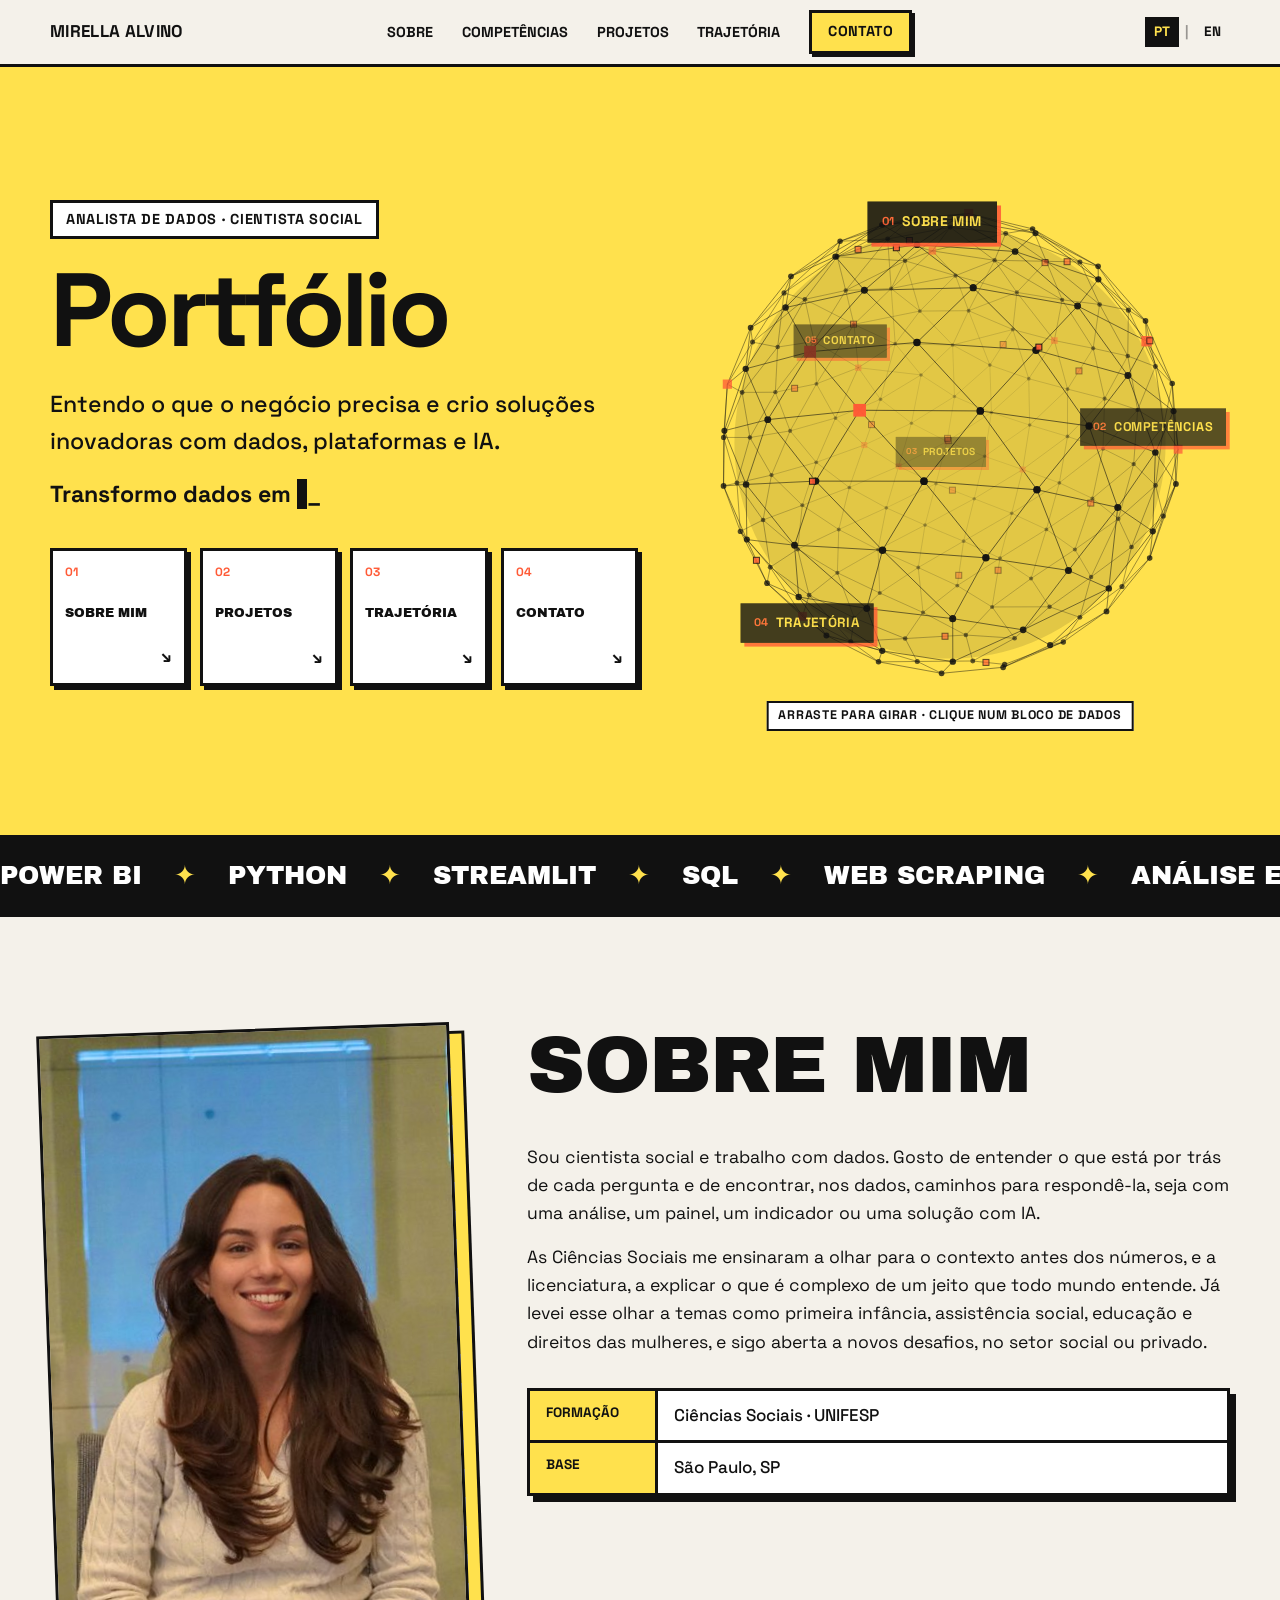
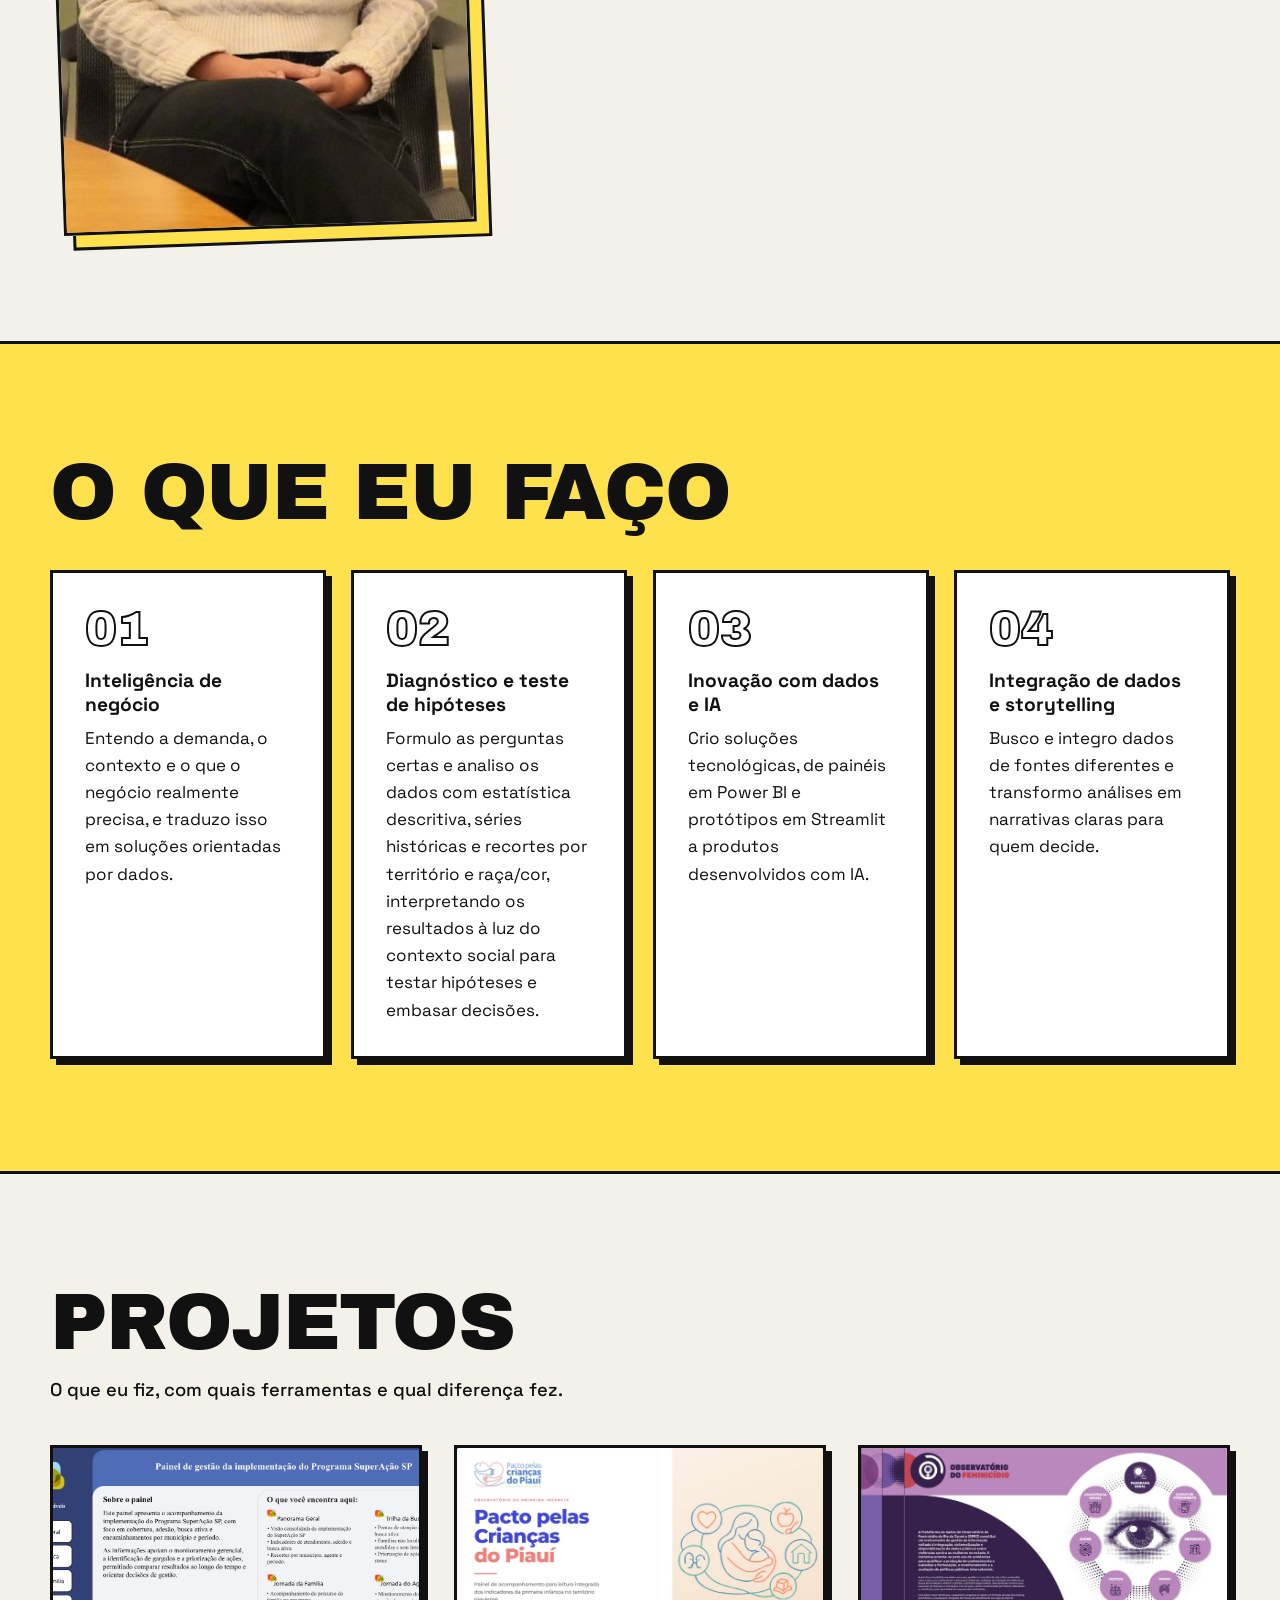
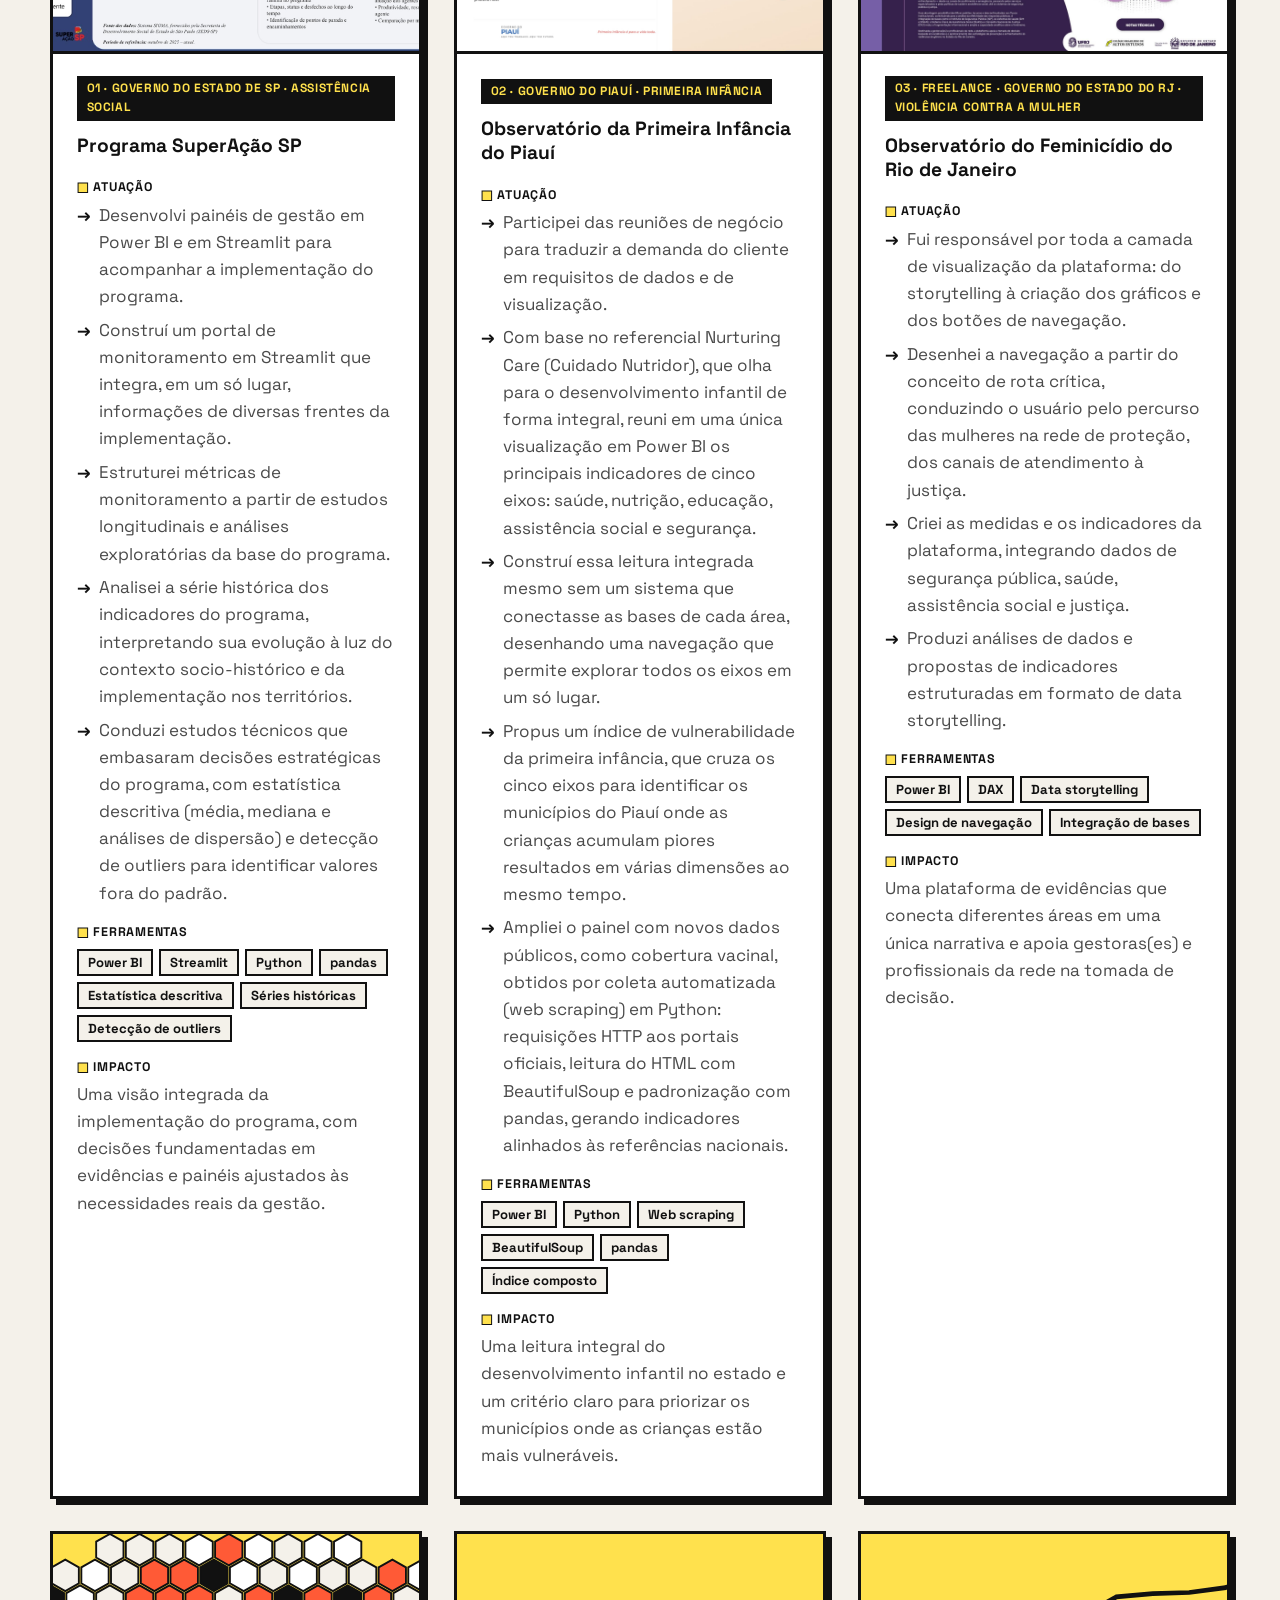
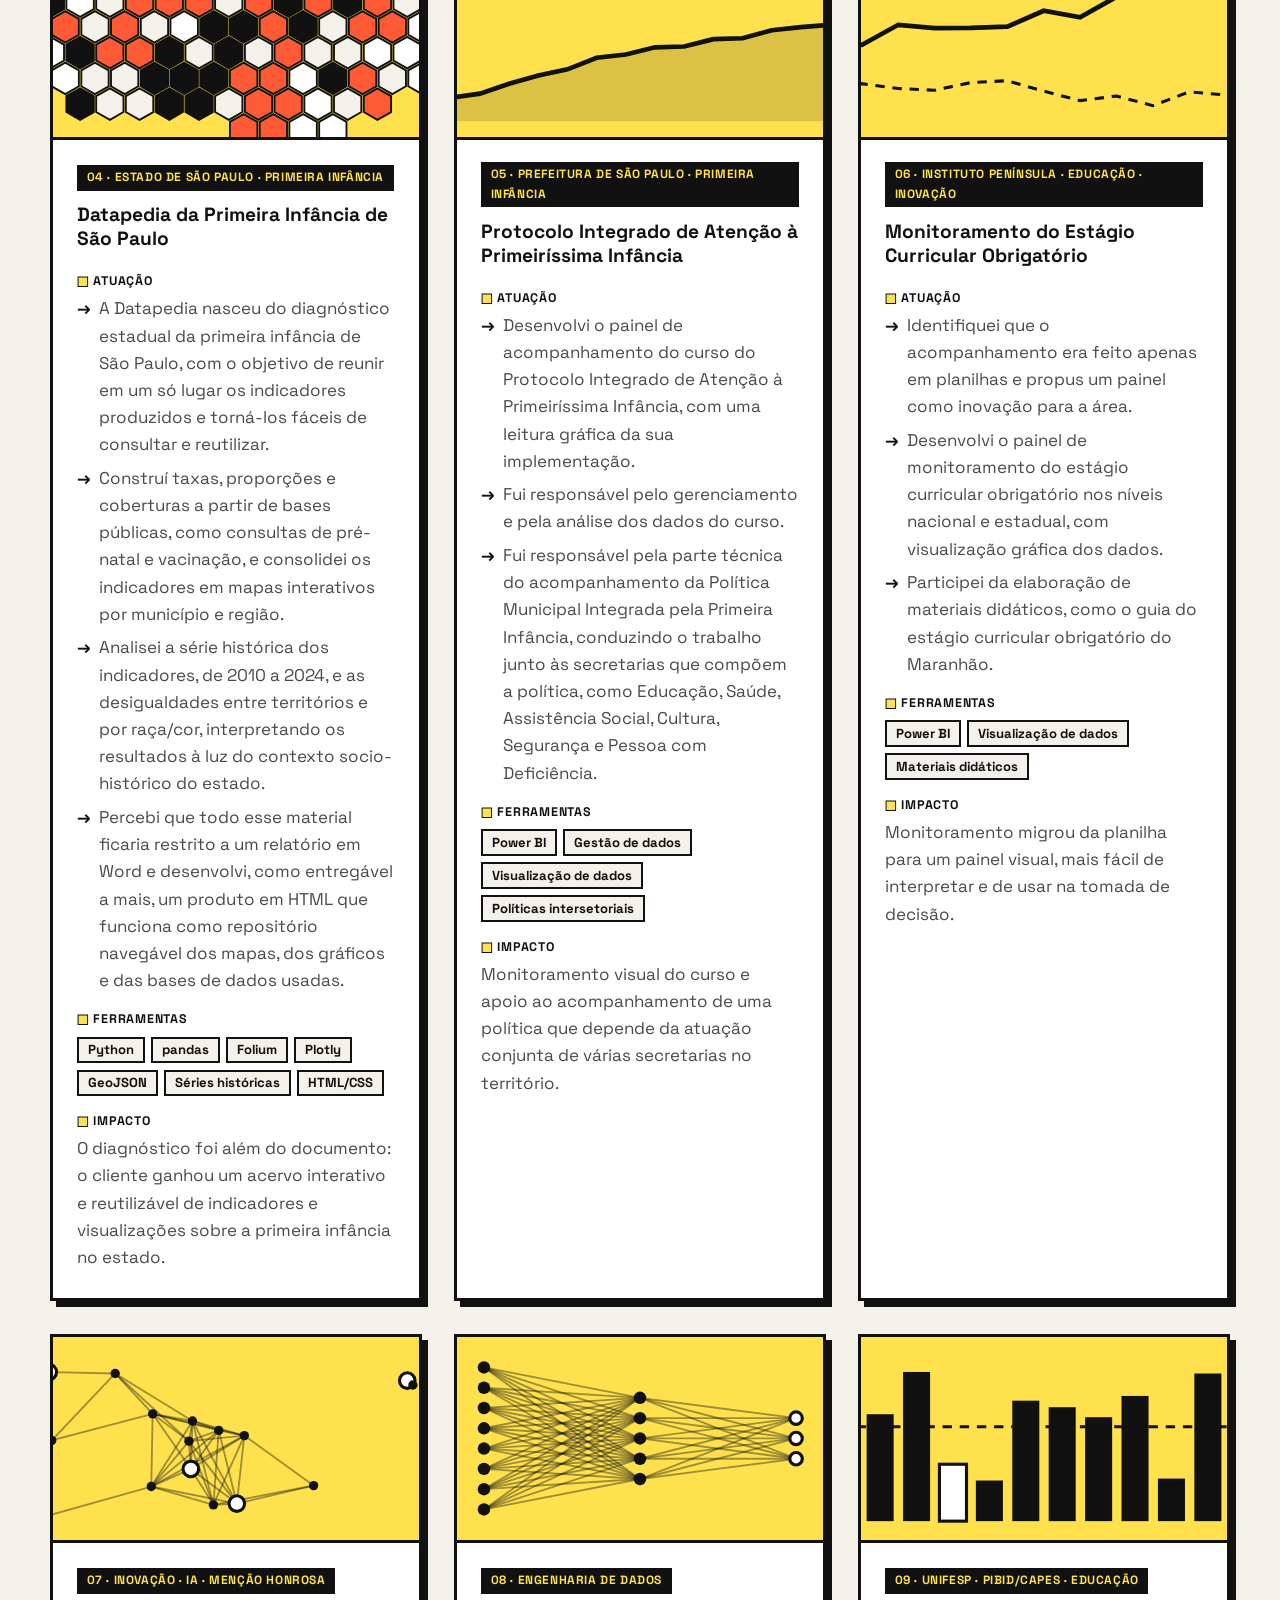
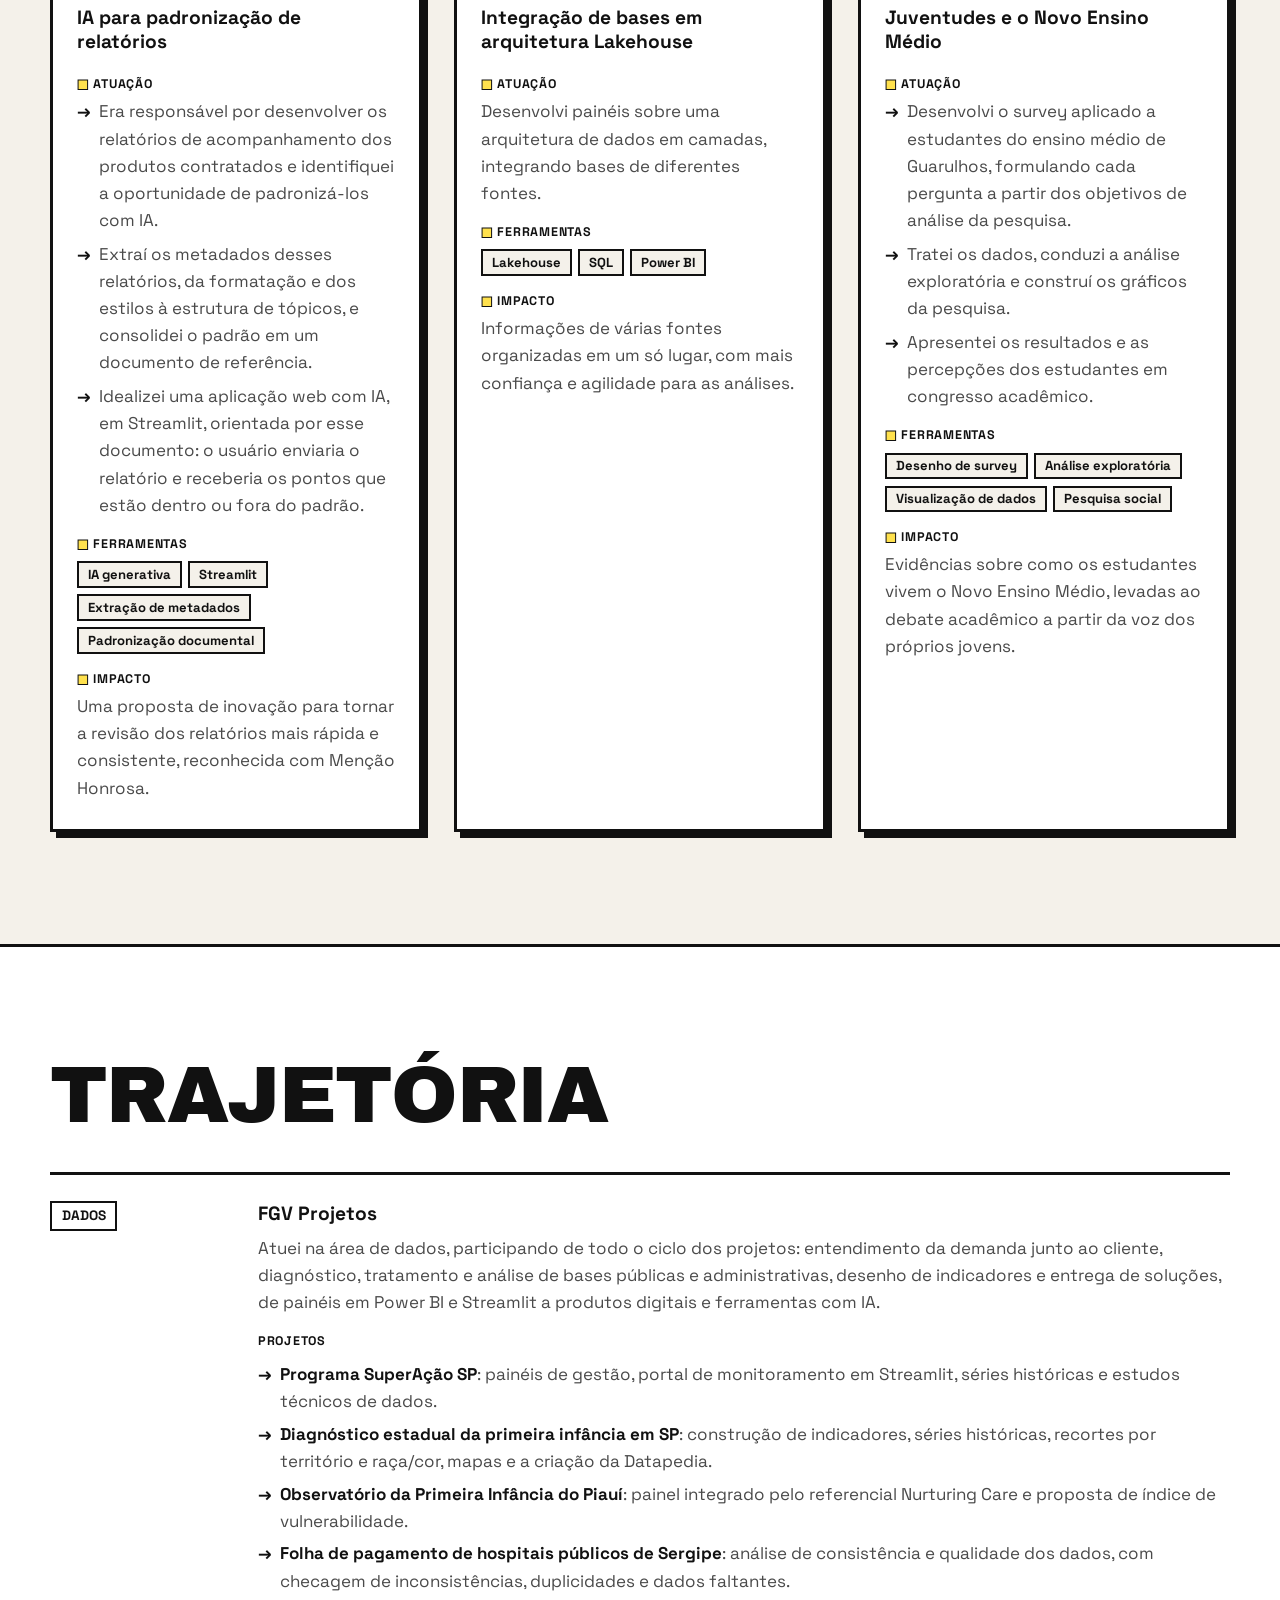
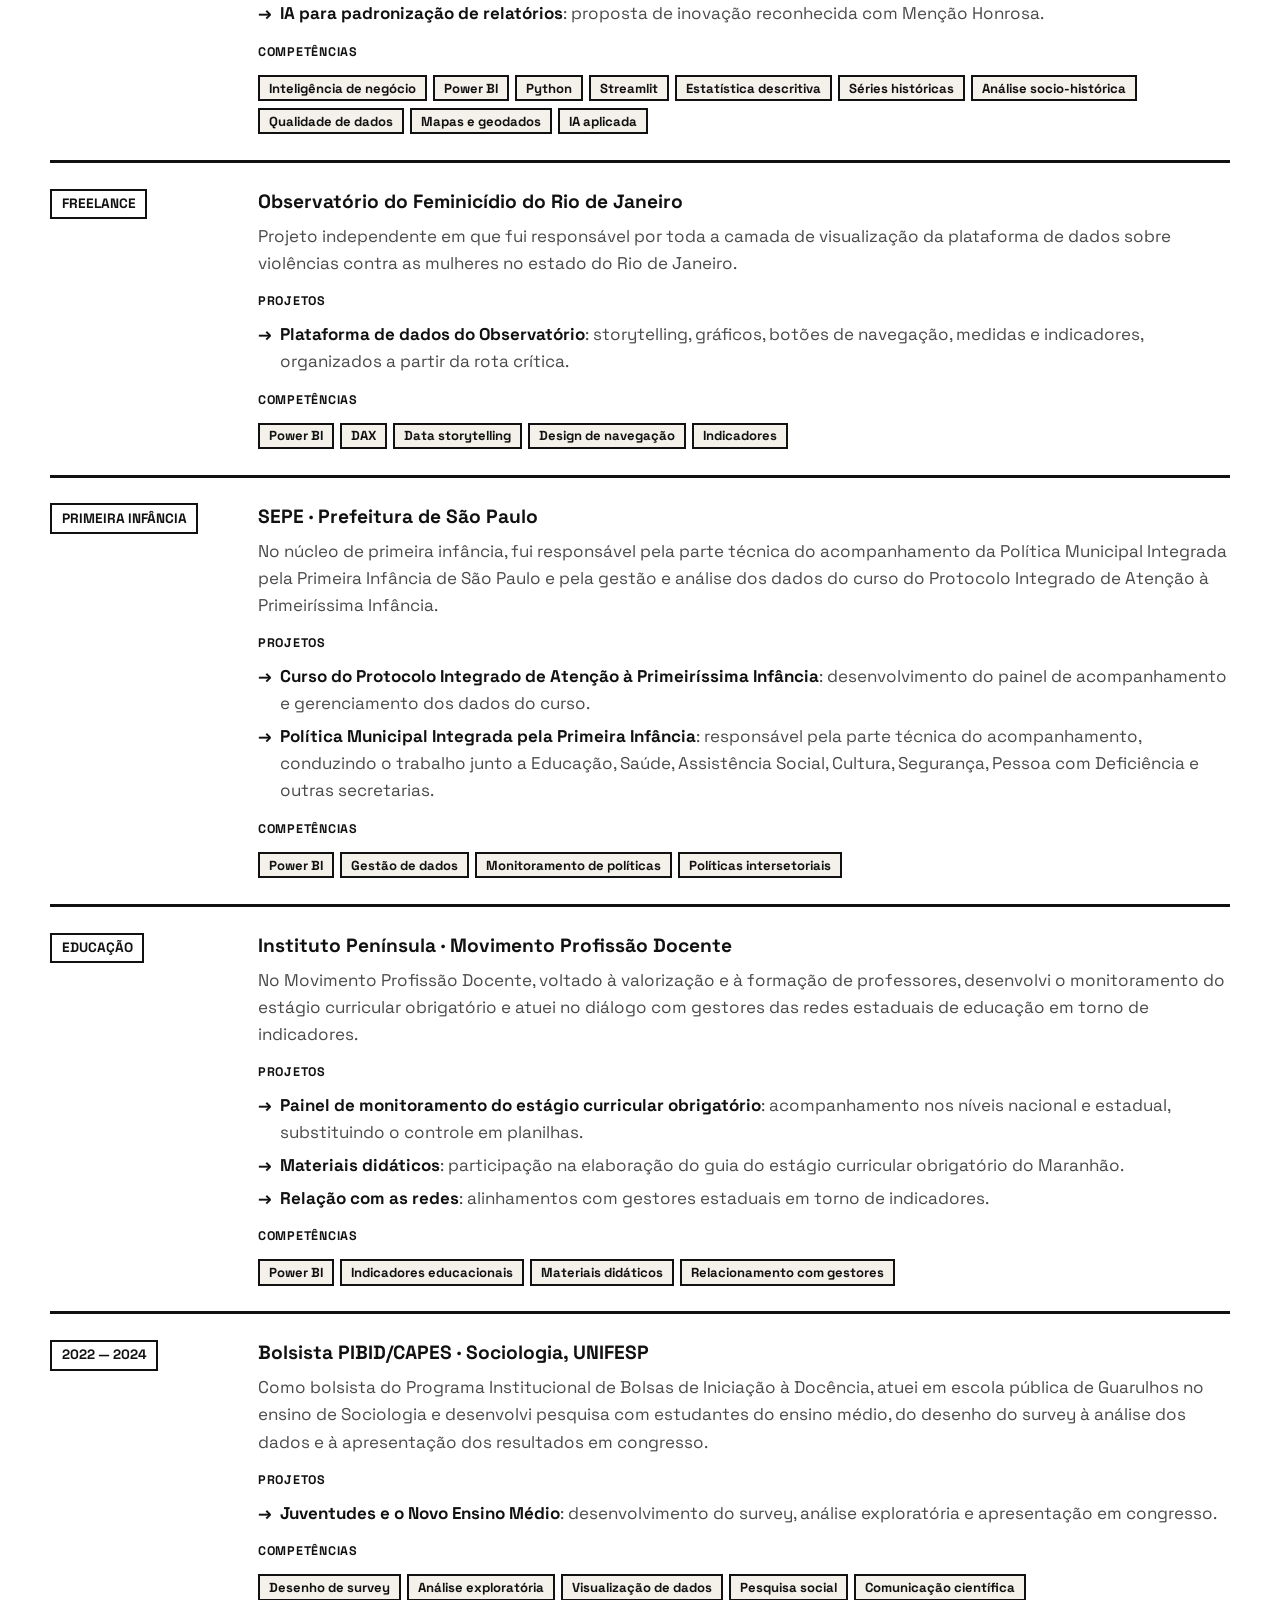
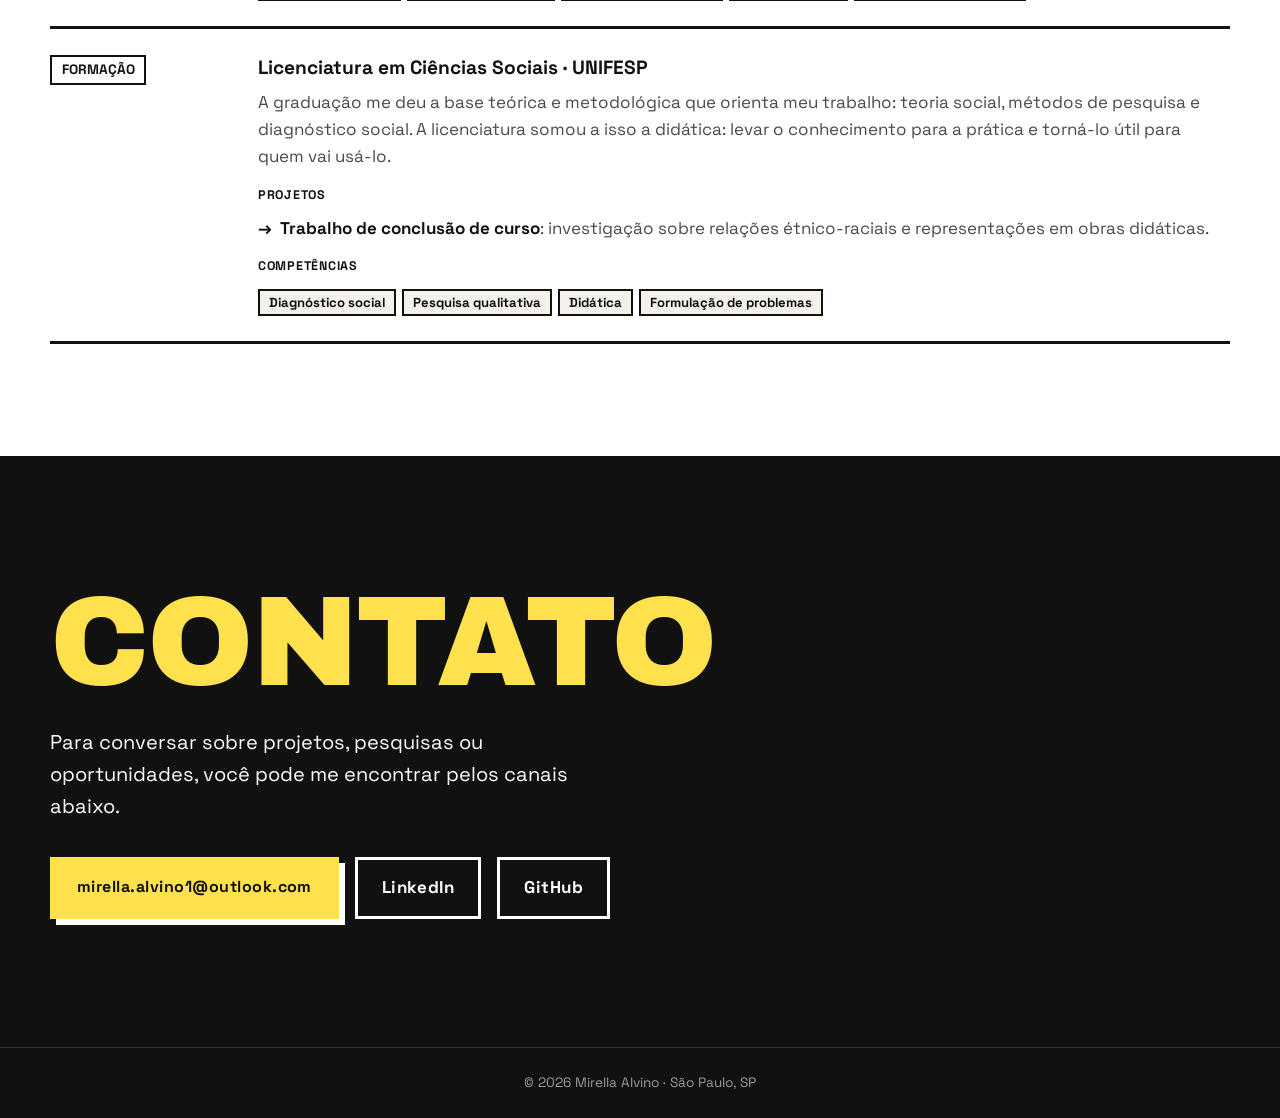
==== index.html @ a9a46445 "Adiciona versão em inglês e botão PT/EN" ====
<!doctype html>
<html lang="pt-BR">
<head>
  <meta charset="utf-8">
  <meta name="viewport" content="width=device-width, initial-scale=1">
  <title>Mirella Alvino — Portfólio</title>
  <meta name="description" content="Portfólio de Mirella Alvino: inteligência de negócio e soluções inovadoras com dados, plataformas e IA.">
  <link rel="preconnect" href="https://fonts.googleapis.com">
  <link rel="preconnect" href="https://fonts.gstatic.com" crossorigin>
  <link href="https://fonts.googleapis.com/css2?family=Archivo+Black&family=Space+Grotesk:wght@400;500;700&display=swap" rel="stylesheet">
  <link rel="alternate" hreflang="pt-BR" href="index.html">
  <link rel="alternate" hreflang="en" href="en.html">
  <link rel="stylesheet" href="style.css">
</head>
<body>

  <div class="progresso" aria-hidden="true"></div>

  <!-- ============ MENU ============ -->
  <header class="topo">
    <nav class="container nav">
      <a href="#inicio" class="logo">Mirella Alvino</a>
      <div class="idioma" aria-label="Idioma">
        <a href="index.html" aria-current="page">PT</a>
        <span aria-hidden="true">|</span>
        <a href="en.html" lang="en" hreflang="en">EN</a>
      </div>
      <button class="menu-btn" aria-label="Abrir menu" aria-expanded="false">☰</button>
      <ul class="menu">
        <li><a href="#sobre">Sobre</a></li>
        <li><a href="#competencias">Competências</a></li>
        <li><a href="#projetos">Projetos</a></li>
        <li><a href="#trajetoria">Trajetória</a></li>
        <li><a href="#contato" class="btn btn-pequeno">Contato</a></li>
      </ul>
    </nav>
  </header>

  <main>

    <!-- ============ INÍCIO ============ -->
    <section id="inicio" class="hero">
      <div class="container hero-grid">
        <div class="hero-texto">
          <p class="etiqueta revelar">Analista de dados · Cientista social</p>
          <h1 class="revelar">Portfólio</h1>
          <p class="cargo revelar">Entendo o que o negócio precisa e crio soluções inovadoras com dados, plataformas e IA.</p>
          <p class="digitando revelar" aria-label="Transformo dados em decisões, soluções, inovação, produtos e impacto">
            Transformo dados em <span class="palavra" data-palavras="decisões|soluções|inovação|produtos|impacto">decisões</span><span class="cursor-texto" aria-hidden="true">_</span>
          </p>
          <nav class="quadros revelar" aria-label="Seções do portfólio">
            <a href="#sobre" class="quadro"><small>01</small><span>Sobre mim</span><i aria-hidden="true">↘</i></a>
            <a href="#projetos" class="quadro"><small>02</small><span>Projetos</span><i aria-hidden="true">↘</i></a>
            <a href="#trajetoria" class="quadro"><small>03</small><span>Trajetória</span><i aria-hidden="true">↘</i></a>
            <a href="#contato" class="quadro"><small>04</small><span>Contato</span><i aria-hidden="true">↘</i></a>
          </nav>
        </div>

        <!-- mundo social feito de dados: pessoas (pontos) ligadas por conexões.
             Os blocos giram junto com o globo e levam para cada seção. -->
        <div class="mundo">
          <canvas class="mundo-canvas" aria-hidden="true"></canvas>
          <nav class="blocos" aria-label="Navegue pelo mundo de dados">
            <a href="#sobre" class="bloco" data-lat="38" data-lon="-35"><small>01</small>Sobre mim</a>
            <a href="#competencias" class="bloco" data-lat="-10" data-lon="45"><small>02</small>Competências</a>
            <a href="#projetos" class="bloco" data-lat="12" data-lon="140"><small>03</small>Projetos</a>
            <a href="#trajetoria" class="bloco" data-lat="-40" data-lon="-120"><small>04</small>Trajetória</a>
            <a href="#contato" class="bloco" data-lat="55" data-lon="-170"><small>05</small>Contato</a>
          </nav>
          <p class="mundo-legenda" data-toque="Arraste para girar · toque num bloco de dados">Arraste para girar · clique num bloco de dados</p>
        </div>
      </div>
    </section>

    <!-- ============ FAIXA DE FERRAMENTAS ============ -->
    <div class="faixa" aria-label="Ferramentas que uso">
      <div class="faixa-trilho">
        <span>Power BI</span><span>✦</span><span>Python</span><span>✦</span><span>Streamlit</span><span>✦</span><span>SQL</span><span>✦</span><span>Web scraping</span><span>✦</span><span>Análise exploratória</span><span>✦</span><span>Séries históricas</span><span>✦</span><span>Inteligência de negócio</span><span>✦</span><span>Storytelling com dados</span><span>✦</span><span>Produtos com IA</span><span>✦</span>
        <span aria-hidden="true">Power BI</span><span aria-hidden="true">✦</span><span aria-hidden="true">Python</span><span aria-hidden="true">✦</span><span aria-hidden="true">Streamlit</span><span aria-hidden="true">✦</span><span aria-hidden="true">SQL</span><span aria-hidden="true">✦</span><span aria-hidden="true">Web scraping</span><span aria-hidden="true">✦</span><span aria-hidden="true">Análise exploratória</span><span aria-hidden="true">✦</span><span aria-hidden="true">Séries históricas</span><span aria-hidden="true">✦</span><span aria-hidden="true">Inteligência de negócio</span><span aria-hidden="true">✦</span><span aria-hidden="true">Storytelling com dados</span><span aria-hidden="true">✦</span><span aria-hidden="true">Produtos com IA</span><span aria-hidden="true">✦</span>
      </div>
    </div>

    <!-- ============ SOBRE ============ -->
    <section id="sobre" class="secao">
      <div class="container sobre-grid">
        <div class="foto revelar">
          <img src="img/mirella.jpg" alt="Foto de Mirella Alvino" width="640" height="800">
        </div>
        <div>
          <h2 class="revelar">Sobre mim</h2>
          <p class="revelar">
            Sou cientista social e trabalho com dados. Gosto de entender o que está por trás de cada
            pergunta e de encontrar, nos dados, caminhos para respondê-la, seja com uma análise, um painel,
            um indicador ou uma solução com IA.
          </p>
          <p class="revelar">
            As Ciências Sociais me ensinaram a olhar para o contexto antes dos números, e a licenciatura, a
            explicar o que é complexo de um jeito que todo mundo entende. Já levei esse olhar a temas como
            primeira infância, assistência social, educação e direitos das mulheres, e sigo aberta a novos
            desafios, no setor social ou privado.
          </p>
          <dl class="ficha revelar">
            <div><dt>Formação</dt><dd>Ciências Sociais · UNIFESP</dd></div>
            <div><dt>Base</dt><dd>São Paulo, SP</dd></div>
          </dl>
        </div>
      </div>
    </section>

    <!-- ============ COMPETÊNCIAS ============ -->
    <section id="competencias" class="secao secao-amarela">
      <div class="container">
        <h2 class="revelar">O que eu faço</h2>
        <div class="cards">
          <article class="card revelar">
            <span class="icone">01</span>
            <h3>Inteligência de negócio</h3>
            <p>Entendo a demanda, o contexto e o que o negócio realmente precisa, e traduzo isso em soluções orientadas por dados.</p>
          </article>
          <article class="card revelar">
            <span class="icone">02</span>
            <h3>Diagnóstico e teste de hipóteses</h3>
            <p>Formulo as perguntas certas e analiso os dados com estatística descritiva, séries históricas e recortes por território e raça/cor, interpretando os resultados à luz do contexto social para testar hipóteses e embasar decisões.</p>
          </article>
          <article class="card revelar">
            <span class="icone">03</span>
            <h3>Inovação com dados e IA</h3>
            <p>Crio soluções tecnológicas, de painéis em Power BI e protótipos em Streamlit a produtos desenvolvidos com IA.</p>
          </article>
          <article class="card revelar">
            <span class="icone">04</span>
            <h3>Integração de dados e storytelling</h3>
            <p>Busco e integro dados de fontes diferentes e transformo análises em narrativas claras para quem decide.</p>
          </article>
        </div>
      </div>
    </section>

    <!-- ============ PROJETOS ============ -->
    <section id="projetos" class="secao">
      <div class="container">
        <h2 class="revelar">Projetos</h2>
        <p class="intro-secao revelar">O que eu fiz, com quais ferramentas e qual diferença fez.</p>
        <div class="projetos">

          <article class="projeto revelar" id="proj-superacao">
            <div class="projeto-img"><img src="img/painel-superacao.jpg" alt="Tela inicial do painel de gestão do Programa SuperAção SP" loading="lazy"></div>
            <div class="projeto-info">
              <p class="tags">01 · Governo do Estado de SP · Assistência social</p>
              <h3>Programa SuperAção SP</h3>
              <dl>
                <dt>Atuação</dt>
                <dd><ul class="atuacao"><li>Desenvolvi painéis de gestão em Power BI e em Streamlit para acompanhar a implementação do programa.</li><li>Construí um portal de monitoramento em Streamlit que integra, em um só lugar, informações de diversas frentes da implementação.</li><li>Estruturei métricas de monitoramento a partir de estudos longitudinais e análises exploratórias da base do programa.</li><li>Analisei a série histórica dos indicadores do programa, interpretando sua evolução à luz do contexto socio-histórico e da implementação nos territórios.</li><li>Conduzi estudos técnicos que embasaram decisões estratégicas do programa, com estatística descritiva (média, mediana e análises de dispersão) e detecção de outliers para identificar valores fora do padrão.</li></ul></dd>
                <dt>Ferramentas</dt>
                <dd class="ferramentas"><span>Power BI</span><span>Streamlit</span><span>Python</span><span>pandas</span><span>Estatística descritiva</span><span>Séries históricas</span><span>Detecção de outliers</span></dd>
                <dt>Impacto</dt>
                <dd>Uma visão integrada da implementação do programa, com decisões fundamentadas em evidências e painéis ajustados às necessidades reais da gestão.</dd>
              </dl>
            </div>
          </article>

          <article class="projeto revelar" id="proj-piaui">
            <div class="projeto-img"><img src="img/observatorio-primeira-infancia.jpg" alt="Tela inicial do Observatório da Primeira Infância do Piauí" loading="lazy"></div>
            <div class="projeto-info">
              <p class="tags">02 · Governo do Piauí · Primeira infância</p>
              <h3>Observatório da Primeira Infância do Piauí</h3>
              <dl>
                <dt>Atuação</dt>
                <dd><ul class="atuacao"><li>Participei das reuniões de negócio para traduzir a demanda do cliente em requisitos de dados e de visualização.</li><li>Com base no referencial Nurturing Care (Cuidado Nutridor), que olha para o desenvolvimento infantil de forma integral, reuni em uma única visualização em Power BI os principais indicadores de cinco eixos: saúde, nutrição, educação, assistência social e segurança.</li><li>Construí essa leitura integrada mesmo sem um sistema que conectasse as bases de cada área, desenhando uma navegação que permite explorar todos os eixos em um só lugar.</li><li>Propus um índice de vulnerabilidade da primeira infância, que cruza os cinco eixos para identificar os municípios do Piauí onde as crianças acumulam piores resultados em várias dimensões ao mesmo tempo.</li><li>Ampliei o painel com novos dados públicos, como cobertura vacinal, obtidos por coleta automatizada (web scraping) em Python: requisições HTTP aos portais oficiais, leitura do HTML com BeautifulSoup e padronização com pandas, gerando indicadores alinhados às referências nacionais.</li></ul></dd>
                <dt>Ferramentas</dt>
                <dd class="ferramentas"><span>Power BI</span><span>Python</span><span>Web scraping</span><span>BeautifulSoup</span><span>pandas</span><span>Índice composto</span></dd>
                <dt>Impacto</dt>
                <dd>Uma leitura integral do desenvolvimento infantil no estado e um critério claro para priorizar os municípios onde as crianças estão mais vulneráveis.</dd>
              </dl>
            </div>
          </article>

          <article class="projeto revelar" id="proj-feminicidio">
            <div class="projeto-img"><img src="img/observatorio-feminicidio.jpg" alt="Tela inicial do Observatório do Feminicídio do Rio de Janeiro" loading="lazy"></div>
            <div class="projeto-info">
              <p class="tags">03 · Freelance · Governo do Estado do RJ · Violência contra a mulher</p>
              <h3>Observatório do Feminicídio do Rio de Janeiro</h3>
              <dl>
                <dt>Atuação</dt>
                <dd><ul class="atuacao"><li>Fui responsável por toda a camada de visualização da plataforma: do storytelling à criação dos gráficos e dos botões de navegação.</li><li>Desenhei a navegação a partir do conceito de rota crítica, conduzindo o usuário pelo percurso das mulheres na rede de proteção, dos canais de atendimento à justiça.</li><li>Criei as medidas e os indicadores da plataforma, integrando dados de segurança pública, saúde, assistência social e justiça.</li><li>Produzi análises de dados e propostas de indicadores estruturadas em formato de data storytelling.</li></ul></dd>
                <dt>Ferramentas</dt>
                <dd class="ferramentas"><span>Power BI</span><span>DAX</span><span>Data storytelling</span><span>Design de navegação</span><span>Integração de bases</span></dd>
                <dt>Impacto</dt>
                <dd>Uma plataforma de evidências que conecta diferentes áreas em uma única narrativa e apoia gestoras(es) e profissionais da rede na tomada de decisão.</dd>
              </dl>
            </div>
          </article>

          <article class="projeto revelar" id="proj-datapedia">
            <div class="grafico" data-tipo="mapa" aria-hidden="true"></div>
            <div class="projeto-info">
              <p class="tags">04 · Estado de São Paulo · Primeira infância</p>
              <h3>Datapedia da Primeira Infância de São Paulo</h3>
              <dl>
                <dt>Atuação</dt>
                <dd><ul class="atuacao"><li>A Datapedia nasceu do diagnóstico estadual da primeira infância de São Paulo, com o objetivo de reunir em um só lugar os indicadores produzidos e torná-los fáceis de consultar e reutilizar.</li><li>Construí taxas, proporções e coberturas a partir de bases públicas, como consultas de pré-natal e vacinação, e consolidei os indicadores em mapas interativos por município e região.</li><li>Analisei a série histórica dos indicadores, de 2010 a 2024, e as desigualdades entre territórios e por raça/cor, interpretando os resultados à luz do contexto socio-histórico do estado.</li><li>Percebi que todo esse material ficaria restrito a um relatório em Word e desenvolvi, como entregável a mais, um produto em HTML que funciona como repositório navegável dos mapas, dos gráficos e das bases de dados usadas.</li></ul></dd>
                <dt>Ferramentas</dt>
                <dd class="ferramentas"><span>Python</span><span>pandas</span><span>Folium</span><span>Plotly</span><span>GeoJSON</span><span>Séries históricas</span><span>HTML/CSS</span></dd>
                <dt>Impacto</dt>
                <dd>O diagnóstico foi além do documento: o cliente ganhou um acervo interativo e reutilizável de indicadores e visualizações sobre a primeira infância no estado.</dd>
              </dl>
            </div>
          </article>

          <article class="projeto revelar" id="proj-protocolo">
            <div class="grafico" data-tipo="area" aria-hidden="true"></div>
            <div class="projeto-info">
              <p class="tags">05 · Prefeitura de São Paulo · Primeira infância</p>
              <h3>Protocolo Integrado de Atenção à Primeiríssima Infância</h3>
              <dl>
                <dt>Atuação</dt>
                <dd><ul class="atuacao"><li>Desenvolvi o painel de acompanhamento do curso do Protocolo Integrado de Atenção à Primeiríssima Infância, com uma leitura gráfica da sua implementação.</li><li>Fui responsável pelo gerenciamento e pela análise dos dados do curso.</li><li>Fui responsável pela parte técnica do acompanhamento da Política Municipal Integrada pela Primeira Infância, conduzindo o trabalho junto às secretarias que compõem a política, como Educação, Saúde, Assistência Social, Cultura, Segurança e Pessoa com Deficiência.</li></ul></dd>
                <dt>Ferramentas</dt>
                <dd class="ferramentas"><span>Power BI</span><span>Gestão de dados</span><span>Visualização de dados</span><span>Políticas intersetoriais</span></dd>
                <dt>Impacto</dt>
                <dd>Monitoramento visual do curso e apoio ao acompanhamento de uma política que depende da atuação conjunta de várias secretarias no território.</dd>
              </dl>
            </div>
          </article>

          <article class="projeto revelar" id="proj-estagio">
            <div class="grafico" data-tipo="linha" aria-hidden="true"></div>
            <div class="projeto-info">
              <p class="tags">06 · Instituto Península · Educação · Inovação</p>
              <h3>Monitoramento do Estágio Curricular Obrigatório</h3>
              <dl>
                <dt>Atuação</dt>
                <dd><ul class="atuacao"><li>Identifiquei que o acompanhamento era feito apenas em planilhas e propus um painel como inovação para a área.</li><li>Desenvolvi o painel de monitoramento do estágio curricular obrigatório nos níveis nacional e estadual, com visualização gráfica dos dados.</li><li>Participei da elaboração de materiais didáticos, como o guia do estágio curricular obrigatório do Maranhão.</li></ul></dd>
                <dt>Ferramentas</dt>
                <dd class="ferramentas"><span>Power BI</span><span>Visualização de dados</span><span>Materiais didáticos</span></dd>
                <dt>Impacto</dt>
                <dd>Monitoramento migrou da planilha para um painel visual, mais fácil de interpretar e de usar na tomada de decisão.</dd>
              </dl>
            </div>
          </article>

          <article class="projeto revelar" id="proj-ia">
            <div class="grafico" data-tipo="rede" aria-hidden="true"></div>
            <div class="projeto-info">
              <p class="tags">07 · Inovação · IA · Menção honrosa</p>
              <h3>IA para padronização de relatórios</h3>
              <dl>
                <dt>Atuação</dt>
                <dd><ul class="atuacao"><li>Era responsável por desenvolver os relatórios de acompanhamento dos produtos contratados e identifiquei a oportunidade de padronizá-los com IA.</li><li>Extraí os metadados desses relatórios, da formatação e dos estilos à estrutura de tópicos, e consolidei o padrão em um documento de referência.</li><li>Idealizei uma aplicação web com IA, em Streamlit, orientada por esse documento: o usuário enviaria o relatório e receberia os pontos que estão dentro ou fora do padrão.</li></ul></dd>
                <dt>Ferramentas</dt>
                <dd class="ferramentas"><span>IA generativa</span><span>Streamlit</span><span>Extração de metadados</span><span>Padronização documental</span></dd>
                <dt>Impacto</dt>
                <dd>Uma proposta de inovação para tornar a revisão dos relatórios mais rápida e consistente, reconhecida com Menção Honrosa.</dd>
              </dl>
            </div>
          </article>

          <article class="projeto revelar" id="proj-lakehouse">
            <div class="grafico" data-tipo="camadas" aria-hidden="true"></div>
            <div class="projeto-info">
              <p class="tags">08 · Engenharia de dados</p>
              <h3>Integração de bases em arquitetura Lakehouse</h3>
              <dl>
                <dt>Atuação</dt>
                <dd>Desenvolvi painéis sobre uma arquitetura de dados em camadas, integrando bases de diferentes fontes.</dd>
                <dt>Ferramentas</dt>
                <dd class="ferramentas"><span>Lakehouse</span><span>SQL</span><span>Power BI</span></dd>
                <dt>Impacto</dt>
                <dd>Informações de várias fontes organizadas em um só lugar, com mais confiança e agilidade para as análises.</dd>
              </dl>
            </div>
          </article>

          <article class="projeto revelar" id="proj-juventudes">
            <div class="grafico" data-tipo="barras" aria-hidden="true"></div>
            <div class="projeto-info">
              <p class="tags">09 · UNIFESP · PIBID/CAPES · Educação</p>
              <h3>Juventudes e o Novo Ensino Médio</h3>
              <dl>
                <dt>Atuação</dt>
                <dd><ul class="atuacao"><li>Desenvolvi o survey aplicado a estudantes do ensino médio de Guarulhos, formulando cada pergunta a partir dos objetivos de análise da pesquisa.</li><li>Tratei os dados, conduzi a análise exploratória e construí os gráficos da pesquisa.</li><li>Apresentei os resultados e as percepções dos estudantes em congresso acadêmico.</li></ul></dd>
                <dt>Ferramentas</dt>
                <dd class="ferramentas"><span>Desenho de survey</span><span>Análise exploratória</span><span>Visualização de dados</span><span>Pesquisa social</span></dd>
                <dt>Impacto</dt>
                <dd>Evidências sobre como os estudantes vivem o Novo Ensino Médio, levadas ao debate acadêmico a partir da voz dos próprios jovens.</dd>
              </dl>
            </div>
          </article>

        </div>
      </div>
    </section>

    <!-- ============ TRAJETÓRIA ============ -->
    <section id="trajetoria" class="secao secao-creme">
      <div class="container">
        <h2 class="revelar">Trajetória</h2>
        <ol class="linha-tempo">
          <li class="revelar">
            <span class="periodo">Dados</span>
            <div class="traj-corpo">
              <h3>FGV Projetos</h3>
              <p>Atuei na área de dados, participando de todo o ciclo dos projetos: entendimento da demanda junto ao cliente, diagnóstico, tratamento e análise de bases públicas e administrativas, desenho de indicadores e entrega de soluções, de painéis em Power BI e Streamlit a produtos digitais e ferramentas com IA.</p>
              <p class="traj-rotulo">Projetos</p>
              <ul class="traj-lista"><li><strong>Programa SuperAção SP</strong>: painéis de gestão, portal de monitoramento em Streamlit, séries históricas e estudos técnicos de dados.</li><li><strong>Diagnóstico estadual da primeira infância em SP</strong>: construção de indicadores, séries históricas, recortes por território e raça/cor, mapas e a criação da Datapedia.</li><li><strong>Observatório da Primeira Infância do Piauí</strong>: painel integrado pelo referencial Nurturing Care e proposta de índice de vulnerabilidade.</li><li><strong>Folha de pagamento de hospitais públicos de Sergipe</strong>: análise de consistência e qualidade dos dados, com checagem de inconsistências, duplicidades e dados faltantes.</li><li><strong>IA para padronização de relatórios</strong>: proposta de inovação reconhecida com Menção Honrosa.</li></ul>
              <p class="traj-rotulo">Competências</p>
              <div class="ferramentas"><span>Inteligência de negócio</span><span>Power BI</span><span>Python</span><span>Streamlit</span><span>Estatística descritiva</span><span>Séries históricas</span><span>Análise socio-histórica</span><span>Qualidade de dados</span><span>Mapas e geodados</span><span>IA aplicada</span></div>
            </div>
          </li>
          <li class="revelar">
            <span class="periodo">Freelance</span>
            <div class="traj-corpo">
              <h3>Observatório do Feminicídio do Rio de Janeiro</h3>
              <p>Projeto independente em que fui responsável por toda a camada de visualização da plataforma de dados sobre violências contra as mulheres no estado do Rio de Janeiro.</p>
              <p class="traj-rotulo">Projetos</p>
              <ul class="traj-lista"><li><strong>Plataforma de dados do Observatório</strong>: storytelling, gráficos, botões de navegação, medidas e indicadores, organizados a partir da rota crítica.</li></ul>
              <p class="traj-rotulo">Competências</p>
              <div class="ferramentas"><span>Power BI</span><span>DAX</span><span>Data storytelling</span><span>Design de navegação</span><span>Indicadores</span></div>
            </div>
          </li>
          <li class="revelar">
            <span class="periodo">Primeira infância</span>
            <div class="traj-corpo">
              <h3>SEPE · Prefeitura de São Paulo</h3>
              <p>No núcleo de primeira infância, fui responsável pela parte técnica do acompanhamento da Política Municipal Integrada pela Primeira Infância de São Paulo e pela gestão e análise dos dados do curso do Protocolo Integrado de Atenção à Primeiríssima Infância.</p>
              <p class="traj-rotulo">Projetos</p>
              <ul class="traj-lista"><li><strong>Curso do Protocolo Integrado de Atenção à Primeiríssima Infância</strong>: desenvolvimento do painel de acompanhamento e gerenciamento dos dados do curso.</li><li><strong>Política Municipal Integrada pela Primeira Infância</strong>: responsável pela parte técnica do acompanhamento, conduzindo o trabalho junto a Educação, Saúde, Assistência Social, Cultura, Segurança, Pessoa com Deficiência e outras secretarias.</li></ul>
              <p class="traj-rotulo">Competências</p>
              <div class="ferramentas"><span>Power BI</span><span>Gestão de dados</span><span>Monitoramento de políticas</span><span>Políticas intersetoriais</span></div>
            </div>
          </li>
          <li class="revelar">
            <span class="periodo">Educação</span>
            <div class="traj-corpo">
              <h3>Instituto Península · Movimento Profissão Docente</h3>
              <p>No Movimento Profissão Docente, voltado à valorização e à formação de professores, desenvolvi o monitoramento do estágio curricular obrigatório e atuei no diálogo com gestores das redes estaduais de educação em torno de indicadores.</p>
              <p class="traj-rotulo">Projetos</p>
              <ul class="traj-lista"><li><strong>Painel de monitoramento do estágio curricular obrigatório</strong>: acompanhamento nos níveis nacional e estadual, substituindo o controle em planilhas.</li><li><strong>Materiais didáticos</strong>: participação na elaboração do guia do estágio curricular obrigatório do Maranhão.</li><li><strong>Relação com as redes</strong>: alinhamentos com gestores estaduais em torno de indicadores.</li></ul>
              <p class="traj-rotulo">Competências</p>
              <div class="ferramentas"><span>Power BI</span><span>Indicadores educacionais</span><span>Materiais didáticos</span><span>Relacionamento com gestores</span></div>
            </div>
          </li>
          <li class="revelar">
            <span class="periodo">2022 — 2024</span>
            <div class="traj-corpo">
              <h3>Bolsista PIBID/CAPES · Sociologia, UNIFESP</h3>
              <p>Como bolsista do Programa Institucional de Bolsas de Iniciação à Docência, atuei em escola pública de Guarulhos no ensino de Sociologia e desenvolvi pesquisa com estudantes do ensino médio, do desenho do survey à análise dos dados e à apresentação dos resultados em congresso.</p>
              <p class="traj-rotulo">Projetos</p>
              <ul class="traj-lista"><li><strong>Juventudes e o Novo Ensino Médio</strong>: desenvolvimento do survey, análise exploratória e apresentação em congresso.</li></ul>
              <p class="traj-rotulo">Competências</p>
              <div class="ferramentas"><span>Desenho de survey</span><span>Análise exploratória</span><span>Visualização de dados</span><span>Pesquisa social</span><span>Comunicação científica</span></div>
            </div>
          </li>
          <li class="revelar">
            <span class="periodo">Formação</span>
            <div class="traj-corpo">
              <h3>Licenciatura em Ciências Sociais · UNIFESP</h3>
              <p>A graduação me deu a base teórica e metodológica que orienta meu trabalho: teoria social, métodos de pesquisa e diagnóstico social. A licenciatura somou a isso a didática: levar o conhecimento para a prática e torná-lo útil para quem vai usá-lo.</p>
              <p class="traj-rotulo">Projetos</p>
              <ul class="traj-lista"><li><strong>Trabalho de conclusão de curso</strong>: investigação sobre relações étnico-raciais e representações em obras didáticas.</li></ul>
              <p class="traj-rotulo">Competências</p>
              <div class="ferramentas"><span>Diagnóstico social</span><span>Pesquisa qualitativa</span><span>Didática</span><span>Formulação de problemas</span></div>
            </div>
          </li>
        </ol>
      </div>
    </section>

    <!-- ============ CONTATO ============ -->
    <section id="contato" class="contato">
      <div class="container">
        <h2 class="revelar">Contato</h2>
        <p class="revelar">Para conversar sobre projetos, pesquisas ou oportunidades, você pode me encontrar pelos canais abaixo.</p>
        <div class="acoes revelar">
          <a href="mailto:mirella.alvino1@outlook.com" class="btn btn-amarelo">mirella.alvino1@outlook.com</a>
          <a href="https://www.linkedin.com/in/mirellalvinobastos/" class="btn btn-claro" target="_blank" rel="noopener">LinkedIn</a>
          <a href="https://github.com/mialvino3-a11y" class="btn btn-claro" target="_blank" rel="noopener">GitHub</a>
        </div>
      </div>
    </section>

  </main>

  <footer class="rodape">
    <p>© <span id="ano">2026</span> Mirella Alvino · São Paulo, SP</p>
  </footer>

  <script src="efeitos.js"></script>
</body>
</html>
---- style.css ----
/* ============ CORES — mude aqui para trocar o visual do site todo ============ */
:root {
  --amarelo: #ffe14d;        /* cor principal */
  --laranja: #ff5a36;        /* cor de apoio */
  --preto: #111111;
  --creme: #f4f1ea;
  --branco: #ffffff;
  --cinza: #4a4a4a;
  --borda: 3px solid var(--preto);
  --sombra: 6px 6px 0 var(--preto);
  --titulo: 'Archivo Black', Impact, sans-serif;
}

/* ============ BASE ============ */
* { box-sizing: border-box; margin: 0; padding: 0; }
/* overflow-x: hidden é a alternativa para navegadores que não conhecem "clip" */
html { scroll-padding-top: 72px; overflow-x: hidden; overflow-x: clip; }
main > section { overflow-x: hidden; overflow-x: clip; }
body {
  font-family: 'Space Grotesk', system-ui, sans-serif;
  background: var(--creme);
  color: var(--preto);
  line-height: 1.6;
  font-size: 17px;
  overflow-x: clip;
}
img { max-width: 100%; display: block; }
a { color: inherit; }
h1, h2 { font-family: var(--titulo); font-weight: 400; text-transform: uppercase; line-height: .92; letter-spacing: -.02em; }
h2 { font-size: clamp(2.1rem, 7vw, 5rem); margin-bottom: 2.5rem; }
h3 { font-size: 1.2rem; font-weight: 700; line-height: 1.25; margin-bottom: .5rem; }
.container { width: min(1180px, 100% - 32px); margin-inline: auto; position: relative; }

/* ============ BOTÕES ============ */
.btn {
  display: inline-block;
  padding: .9rem 1.5rem;
  background: var(--preto);
  color: var(--branco);
  text-decoration: none;
  font-weight: 700;
  text-transform: uppercase;
  letter-spacing: .03em;
  border: var(--borda);
  box-shadow: 4px 4px 0 var(--branco), 4px 4px 0 3px var(--preto);
  transition: transform .15s, box-shadow .15s;
}
.btn:hover { transform: translate(-3px, -3px); box-shadow: 7px 7px 0 var(--branco), 7px 7px 0 3px var(--preto); }
.btn:active { transform: translate(2px, 2px); box-shadow: none; }
.btn-contorno { background: var(--branco); color: var(--preto); box-shadow: var(--sombra); }
.btn-contorno:hover { box-shadow: 9px 9px 0 var(--preto); }
.btn-pequeno { padding: .45rem 1rem; font-size: .85rem; box-shadow: 3px 3px 0 var(--preto); background: var(--amarelo); color: var(--preto) !important; }
.btn-pequeno:hover { box-shadow: 5px 5px 0 var(--preto); }
.acoes { display: flex; flex-wrap: wrap; gap: 1rem; margin-top: 2.2rem; }

/* ============ MENU ============ */
.topo { position: sticky; top: 0; z-index: 10; background: var(--creme); border-bottom: var(--borda); }
.nav { display: flex; align-items: center; justify-content: space-between; height: 64px; }
.logo { font-weight: 700; text-transform: uppercase; text-decoration: none; letter-spacing: .02em; }
.menu { display: flex; align-items: center; gap: 1.8rem; list-style: none; }
.menu a { text-decoration: none; font-weight: 700; font-size: .9rem; text-transform: uppercase; }
.menu a:not(.btn) { background: linear-gradient(var(--amarelo), var(--amarelo)) no-repeat 0 100% / 0 40%; transition: background-size .25s; }
.menu a:not(.btn):hover { background-size: 100% 40%; }
.menu-btn { display: none; background: none; border: 0; font-size: 1.6rem; cursor: pointer; }
.logo { order: 1; } .menu { order: 2; } .idioma { order: 3; } .menu-btn { order: 4; }
.idioma { display: flex; align-items: center; gap: .35rem; font-weight: 700; font-size: .85rem; margin-left: 1.8rem; }
.idioma span { opacity: .4; }
.idioma a { text-decoration: none; padding: .15rem .45rem; border: 2px solid transparent; }
.idioma a:hover { border-color: var(--preto); }
.idioma a[aria-current="page"] { background: var(--preto); color: var(--amarelo); }

/* ============ INÍCIO ============ */
.hero { position: relative; background: var(--amarelo); padding: clamp(3.5rem, 8vw, 6rem) 0 clamp(4rem, 9vw, 7rem); border-bottom: var(--borda); }
.etiqueta {
  display: inline-block; font-weight: 700; text-transform: uppercase; font-size: .9rem; letter-spacing: .05em;
  border: var(--borda); background: var(--branco); padding: .3rem .8rem;
}
.hero h1 {
  font-family: 'Space Grotesk', system-ui, sans-serif; font-weight: 700; text-transform: none;
  letter-spacing: -.045em; line-height: .95; font-size: clamp(3rem, 9vw, 6.5rem); margin: 1.4rem 0 1.6rem;
}
.tarja { background: var(--preto); color: var(--amarelo); padding: 0 .12em; display: inline-block; transform: rotate(-1.5deg); }
.cargo { font-size: clamp(1.15rem, 2.2vw, 1.45rem); font-weight: 500; max-width: 40rem; }
.digitando { margin-top: 1rem; font-size: clamp(1.15rem, 2.2vw, 1.45rem); font-weight: 700; }
.palavra { background: var(--preto); color: var(--amarelo); padding: 0 .3rem; }
.cursor-texto { animation: piscar 1s steps(1) infinite; font-weight: 700; }
@keyframes piscar { 50% { opacity: 0; } }

/* ============ FAIXA DE FERRAMENTAS ============ */
.faixa { overflow: hidden; background: var(--preto); color: var(--branco); padding: 1.1rem 0; border-bottom: var(--borda); }
.faixa-trilho {
  display: flex; gap: 2rem; width: max-content;
  font-family: var(--titulo); font-size: 1.6rem; text-transform: uppercase;
  animation: deslizar 32s linear infinite;
}
.faixa-trilho span:nth-child(even) { color: var(--amarelo); }
.faixa:hover .faixa-trilho { animation-play-state: paused; }
@keyframes deslizar { to { transform: translateX(-50%); } }

/* ============ SEÇÕES ============ */
.secao { padding: clamp(4.5rem, 9vw, 7rem) 0; }
.secao-amarela { background: var(--amarelo); border-block: var(--borda); }
.secao-creme { background: var(--branco); border-top: var(--borda); }

.sobre-grid { display: grid; grid-template-columns: 1fr 1.7fr; gap: 4rem; align-items: start; }
.sobre-grid p { margin-bottom: 1rem; font-size: 1.1rem; }
.foto img, .foto-placeholder {
  width: 100%; aspect-ratio: 4 / 5; object-fit: cover;
  border: var(--borda); box-shadow: 12px 12px 0 var(--amarelo), 12px 12px 0 3px var(--preto);
  transform: rotate(-2deg);
}
.foto-placeholder { display: grid; place-items: center; background: var(--branco); font-family: var(--titulo); font-size: 6rem; }
.sobre-grid strong { color: var(--preto); background: linear-gradient(transparent 55%, var(--amarelo) 55%); padding: 0 .1em; }
.ficha { margin-top: 2rem; border: var(--borda); background: var(--branco); box-shadow: var(--sombra); }
.ficha div { display: grid; grid-template-columns: 8rem 1fr; }
.ficha div + div { border-top: var(--borda); }
.ficha dt { background: var(--amarelo); padding: .7rem 1rem; font-weight: 700; text-transform: uppercase; font-size: .85rem; border-right: var(--borda); }
.ficha dd { padding: .7rem 1rem; font-weight: 500; }

.cards { display: grid; grid-template-columns: repeat(auto-fit, minmax(min(260px, 100%), 1fr)); gap: 1.6rem; }
.card {
  background: var(--branco); padding: 2rem; border: var(--borda); box-shadow: var(--sombra);
  transition: transform .2s, box-shadow .2s;
}
.card:hover { transform: translate(-4px, -4px) rotate(-1deg); box-shadow: 10px 10px 0 var(--preto); }
.icone { display: block; font-family: var(--titulo); font-size: 3rem; line-height: 1; margin-bottom: 1rem; -webkit-text-stroke: 2px var(--preto); color: transparent; }
.card:hover .icone { color: var(--amarelo); }
/* destaque no projeto escolhido pelo globo */
.projeto.destacado { animation: destacar 1.6s ease; }
@keyframes destacar {
  0%, 100% { box-shadow: var(--sombra); }
  20%, 60% { box-shadow: 0 0 0 6px var(--laranja), 10px 10px 0 6px var(--preto); }
}

/* quadradinhos de navegação da capa */
.quadros { display: grid; grid-template-columns: repeat(4, minmax(0, 1fr)); gap: .8rem; margin-top: 2.2rem; max-width: 38rem; }
.quadro {
  aspect-ratio: 1; display: flex; flex-direction: column; justify-content: space-between;
  padding: .75rem; background: var(--branco); color: var(--preto); text-decoration: none;
  border: var(--borda); box-shadow: 4px 4px 0 var(--preto);
  transition: transform .15s, box-shadow .15s, background .15s;
}
.quadro small { font-weight: 700; font-size: .75rem; color: var(--laranja); }
.quadro span { font-family: var(--titulo); text-transform: uppercase; font-size: .8rem; line-height: 1.1; overflow-wrap: anywhere; }
.quadro i { font-style: normal; font-weight: 700; align-self: flex-end; transition: transform .15s; }
.quadro:hover, .quadro:focus-visible { background: var(--preto); color: var(--amarelo); transform: translate(-3px, -3px); box-shadow: 7px 7px 0 var(--laranja); outline: none; }
.quadro:hover i, .quadro:focus-visible i { transform: translate(3px, 3px); }
.intro-secao { font-size: 1.15rem; font-weight: 500; margin: -1.5rem 0 2.5rem; }

/* ============ PROJETOS ============ */
/* min(...) e min-width: 0 impedem que a imagem (bem maior que a tela) estique o cartão no Safari */
.projetos { display: grid; grid-template-columns: repeat(auto-fit, minmax(min(320px, 100%), 1fr)); gap: 2rem; }
.projeto {
  background: var(--branco); border: var(--borda); box-shadow: var(--sombra);
  transition: transform .2s, box-shadow .2s; display: flex; flex-direction: column;
}
.projeto:hover { transform: translate(-4px, -4px); box-shadow: 10px 10px 0 var(--amarelo), 10px 10px 0 3px var(--preto); }
.projeto { min-width: 0; }
.card { min-width: 0; }
.projeto-img { position: relative; width: 100%; aspect-ratio: 16 / 9; border-bottom: var(--borda); overflow: hidden; background: var(--creme); }
.projeto-img img { position: absolute; inset: 0; width: 100%; max-width: 100%; height: 100%; object-fit: cover; object-position: center top; transition: transform .5s ease; }
.projeto:hover .projeto-img img { transform: scale(1.05); }
.grafico { aspect-ratio: 16 / 9; border-bottom: var(--borda); background: var(--amarelo); }
.grafico svg { width: 100%; height: 100%; display: block; }
.grafico .traco { fill: none; stroke: var(--preto); stroke-width: 3; }
.grafico .traco-2 { fill: none; stroke: var(--preto); stroke-width: 2; stroke-dasharray: 6 5; }
.grafico .preenche { fill: var(--preto); opacity: .15; }
.grafico .ponto { fill: var(--preto); }
.grafico .ponto-2 { fill: var(--branco); stroke: var(--preto); stroke-width: 2; }
.grafico .barra { fill: var(--preto); }
.grafico .barra-destaque { fill: var(--branco); stroke: var(--preto); stroke-width: 2; }
.grafico .hex { stroke: var(--preto); stroke-width: 1.2; }
.grafico .hex-0 { fill: var(--branco); }
.grafico .hex-1 { fill: var(--creme); }
.grafico .hex-2 { fill: var(--laranja); }
.grafico .hex-3 { fill: var(--preto); }
.com-efeitos .grafico .hex { opacity: 0; }
.com-efeitos .grafico.desenhado .hex { opacity: 1; transition: opacity .8s ease; }
.grafico .ligacao { stroke: var(--preto); stroke-width: 1.2; opacity: .4; }
.projeto-info { padding: 1.4rem 1.5rem 1.7rem; }
.tags {
  display: inline-block; font-size: .75rem; font-weight: 700; text-transform: uppercase; letter-spacing: .05em;
  background: var(--preto); color: var(--amarelo); padding: .2rem .6rem; margin-bottom: .8rem;
}
.projeto-info dl { display: grid; gap: .2rem; }
.projeto-info dt { font-weight: 700; text-transform: uppercase; font-size: .78rem; letter-spacing: .06em; margin-top: .8rem; }
.projeto-info dt::before { content: '■ '; color: var(--amarelo); -webkit-text-stroke: 1px var(--preto); }
.projeto-info dd { color: var(--cinza); }
.atuacao { list-style: none; display: grid; gap: .4rem; }
.atuacao li { position: relative; padding-left: 1.4rem; }
.atuacao li::before { content: '→'; position: absolute; left: 0; font-weight: 700; color: var(--preto); }
.ferramentas { display: flex; flex-wrap: wrap; gap: .4rem; margin-top: .2rem; }
.ferramentas span { border: 2px solid var(--preto); padding: .05rem .55rem; font-size: .82rem; font-weight: 700; color: var(--preto); background: var(--creme); }

/* ============ TRAJETÓRIA ============ */
.linha-tempo { list-style: none; border-top: var(--borda); }
.linha-tempo > li {
  display: grid; grid-template-columns: 11rem 1fr; gap: 2rem; align-items: baseline;
  padding: 1.6rem 0; border-bottom: var(--borda); transition: background .2s, padding .2s;
}
.linha-tempo > li:hover { background: var(--amarelo); padding-inline: 1rem; }
.periodo {
  justify-self: start; font-weight: 700; text-transform: uppercase; font-size: .85rem;
  border: 2px solid var(--preto); padding: .15rem .6rem; background: var(--branco);
}
.linha-tempo p { color: var(--cinza); }
.traj-corpo { display: grid; gap: .55rem; min-width: 0; }
.traj-corpo h3 { margin-bottom: 0; }
.traj-rotulo { color: var(--preto) !important; font-weight: 700; text-transform: uppercase; font-size: .78rem; letter-spacing: .06em; margin-top: .4rem; }
.traj-lista { list-style: none; display: grid; gap: .35rem; color: var(--cinza); }
.traj-lista li { position: relative; padding-left: 1.4rem; }
.traj-lista li::before { content: '→'; position: absolute; left: 0; font-weight: 700; color: var(--preto); }
.traj-lista strong { color: var(--preto); }

/* ============ CONTATO ============ */
.contato { background: var(--preto); color: var(--branco); padding: clamp(5rem, 10vw, 8rem) 0; }
.contato h2 { font-size: clamp(2.2rem, 11vw, 8rem); color: var(--amarelo); margin-bottom: 1.5rem; }
.contato p { font-size: 1.25rem; max-width: 36rem; }
.contato .btn { overflow-wrap: anywhere; text-transform: none; }
.contato .btn-amarelo { font-size: clamp(.82rem, 3.8vw, 1rem); padding-inline: clamp(.9rem, 4vw, 1.5rem); }
.btn-amarelo { background: var(--amarelo); color: var(--preto); border-color: var(--amarelo); box-shadow: 6px 6px 0 var(--branco); }
.btn-amarelo:hover { box-shadow: 9px 9px 0 var(--branco); }
.btn-claro { background: transparent; color: var(--branco); border-color: var(--branco); box-shadow: none; }
.btn-claro:hover { background: var(--branco); color: var(--preto); box-shadow: 6px 6px 0 var(--amarelo); }

.rodape { background: var(--preto); color: #9a9a9a; text-align: center; padding: 1.5rem 0; font-size: .85rem; border-top: 1px solid #333; }

/* ============ EFEITOS ============ */
.progresso {
  position: fixed; top: 0; left: 0; right: 0; height: 5px; z-index: 20;
  background: var(--amarelo); border-bottom: 2px solid var(--preto);
  transform-origin: left; transform: scaleX(0);
}

/* elementos aparecem ao rolar */
.com-efeitos .revelar {
  opacity: 0; transform: translateY(40px);
  transition: opacity .6s ease, transform .6s cubic-bezier(.2,.9,.3,1.2);
}
.com-efeitos .revelar.visivel { opacity: 1; transform: none; }

/* gráficos se desenham quando aparecem */
.com-efeitos .grafico .traco { stroke-dashoffset: var(--comp, 0); }
.com-efeitos .grafico.desenhado .traco { stroke-dashoffset: 0; transition: stroke-dashoffset 1.6s ease; }
.com-efeitos .grafico .barra, .com-efeitos .grafico .barra-destaque { transform: scaleY(0); transform-box: fill-box; transform-origin: bottom; }
.com-efeitos .grafico.desenhado .barra,
.com-efeitos .grafico.desenhado .barra-destaque { transform: none; transition: transform .8s cubic-bezier(.2,.9,.3,1.2); }
.com-efeitos .grafico .ponto, .com-efeitos .grafico .ponto-2 { opacity: 0; }
.com-efeitos .grafico.desenhado .ponto,
.com-efeitos .grafico.desenhado .ponto-2 { opacity: 1; transition: opacity .6s ease; }

@media (prefers-reduced-motion: reduce) {
  .cursor-texto, .faixa-trilho, .projeto.destacado { animation: none; }
}

/* ============ CAPA: MUNDO DE DADOS ============ */
.hero-grid { display: grid; grid-template-columns: 1.05fr 1fr; gap: 2rem; align-items: center; }
.hero-texto { min-width: 0; }
.mundo { position: relative; width: 100%; max-width: 560px; aspect-ratio: 1; justify-self: center; touch-action: none; cursor: grab; }
.mundo.arrastando { cursor: grabbing; }
.mundo-canvas { position: absolute; inset: 0; width: 100%; height: 100%; }
.blocos { position: absolute; inset: 0; pointer-events: none; }
.bloco {
  position: absolute; left: 0; top: 0; pointer-events: auto;
  display: flex; align-items: center; gap: .45rem; white-space: nowrap;
  padding: .45rem .75rem; background: var(--preto); color: var(--amarelo);
  border: 2px solid var(--preto); box-shadow: 4px 4px 0 var(--laranja);
  font-weight: 700; text-transform: uppercase; font-size: .85rem; letter-spacing: .03em; text-decoration: none;
  transform: translate(-50%, -50%) scale(var(--s, 1));
  opacity: var(--o, 1); z-index: var(--z, 1);
  transition: background .15s, color .15s, box-shadow .15s;
}
/* regras separadas: navegadores antigos ignoram a regra inteira se não conhecem :focus-visible */
.bloco small { font-size: .7rem; color: var(--laranja); }
.bloco:hover small, .bloco:focus-visible small { color: var(--preto); }
.bloco:hover { background: var(--laranja); color: var(--preto); box-shadow: 6px 6px 0 var(--preto); }
.bloco:focus-visible { background: var(--laranja); color: var(--preto); box-shadow: 6px 6px 0 var(--preto); outline: none; }
/* posições iniciais, usadas também se o JavaScript não carregar */
.bloco:nth-child(1) { left: 68%; top: 26%; }
.bloco:nth-child(2) { left: 72%; top: 55%; }
.bloco:nth-child(3) { left: 38%; top: 38%; }
.bloco:nth-child(4) { left: 30%; top: 78%; }
.bloco:nth-child(5) { left: 34%; top: 15%; }
.bloco:nth-child(6) { left: 62%; top: 85%; }
.bloco:nth-child(7) { left: 20%; top: 50%; }
.bloco:nth-child(8) { left: 80%; top: 40%; }
.bloco:nth-child(9) { left: 50%; top: 92%; }
.bloco.atras { pointer-events: none; }
.mundo-legenda {
  position: absolute; left: 50%; bottom: -.5rem; transform: translateX(-50%); white-space: nowrap;
  font-size: .78rem; font-weight: 700; text-transform: uppercase; letter-spacing: .06em;
  background: var(--branco); border: 2px solid var(--preto); padding: .2rem .6rem;
}

/* ============ EFEITOS 3D ============ */

/* cartões com profundidade: inclinam com o mouse e o conteúdo "salta".
   Só em aparelhos com mouse (no toque não há inclinação, e o Safari do iPhone
   deixa de cortar as imagens quando existe profundidade 3D) */
@media (hover: hover) and (pointer: fine) {
  .card { transform-style: preserve-3d; }
  .card .icone { transform: translateZ(50px); }
  .card h3 { transform: translateZ(30px); }
}
.card.inclinando, .projeto.inclinando {
  transform: perspective(900px) rotateX(var(--rx)) rotateY(var(--ry)) scale(1.02);
  box-shadow: var(--sx) var(--sy) 0 var(--preto);
  transition: transform .08s linear, box-shadow .08s linear;
}
.projeto.inclinando { box-shadow: var(--sx) var(--sy) 0 var(--amarelo), var(--sx) var(--sy) 0 3px var(--preto); }

/* cartões entram virando em 3D */
.com-efeitos .card.revelar, .com-efeitos .projeto.revelar {
  transform: perspective(900px) rotateX(18deg) translateY(50px);
  transform-origin: top center;
  transition: opacity .8s ease, transform .9s cubic-bezier(.2,.9,.3,1.15);
}
.com-efeitos .card.revelar.visivel, .com-efeitos .projeto.revelar.visivel { transform: perspective(900px) rotateX(0) translateY(0); }


@media (max-width: 900px) {
  /* no celular os cartões entram só subindo, sem virar em 3D */
  .com-efeitos .card.revelar, .com-efeitos .projeto.revelar { transform: translateY(40px); }
  .com-efeitos .card.revelar.visivel, .com-efeitos .projeto.revelar.visivel { transform: none; }
  .hero-grid { grid-template-columns: 1fr; }
  /* no celular o globo fica um pouco menor, deixando espaço nas laterais para rolar a página */
  .mundo { max-width: min(420px, 84%); margin-top: 1rem; }
  .bloco { font-size: .72rem; padding: .35rem .55rem; box-shadow: 3px 3px 0 var(--laranja); }
  .mundo-legenda { font-size: .68rem; }
}

/* ============ CELULAR ============ */
@media (max-width: 800px) {
  .quadros { grid-template-columns: repeat(2, minmax(0, 1fr)); max-width: 22rem; }
  .quadro { aspect-ratio: auto; min-height: 4.6rem; gap: .4rem; }
  .quadro span { font-size: .9rem; }
}
@media (max-width: 800px) {
  .sobre-grid { grid-template-columns: 1fr; gap: 3rem; }
  .foto { max-width: 260px; }
  .menu-btn { display: block; }
  .idioma { margin-left: auto; margin-right: .8rem; }
  .menu {
    display: none; position: absolute; top: 64px; left: 0; right: 0;
    flex-direction: column; gap: 1.2rem; padding: 1.5rem;
    background: var(--creme); border-bottom: var(--borda);
  }
  .menu.aberto { display: flex; }
  .projetos { grid-template-columns: 1fr; }
  .linha-tempo > li { grid-template-columns: 1fr; gap: .6rem; }
  .ficha div { grid-template-columns: 1fr; }
  .ficha dt { border-right: 0; border-bottom: var(--borda); }
  .faixa-trilho { font-size: 1.2rem; }
}
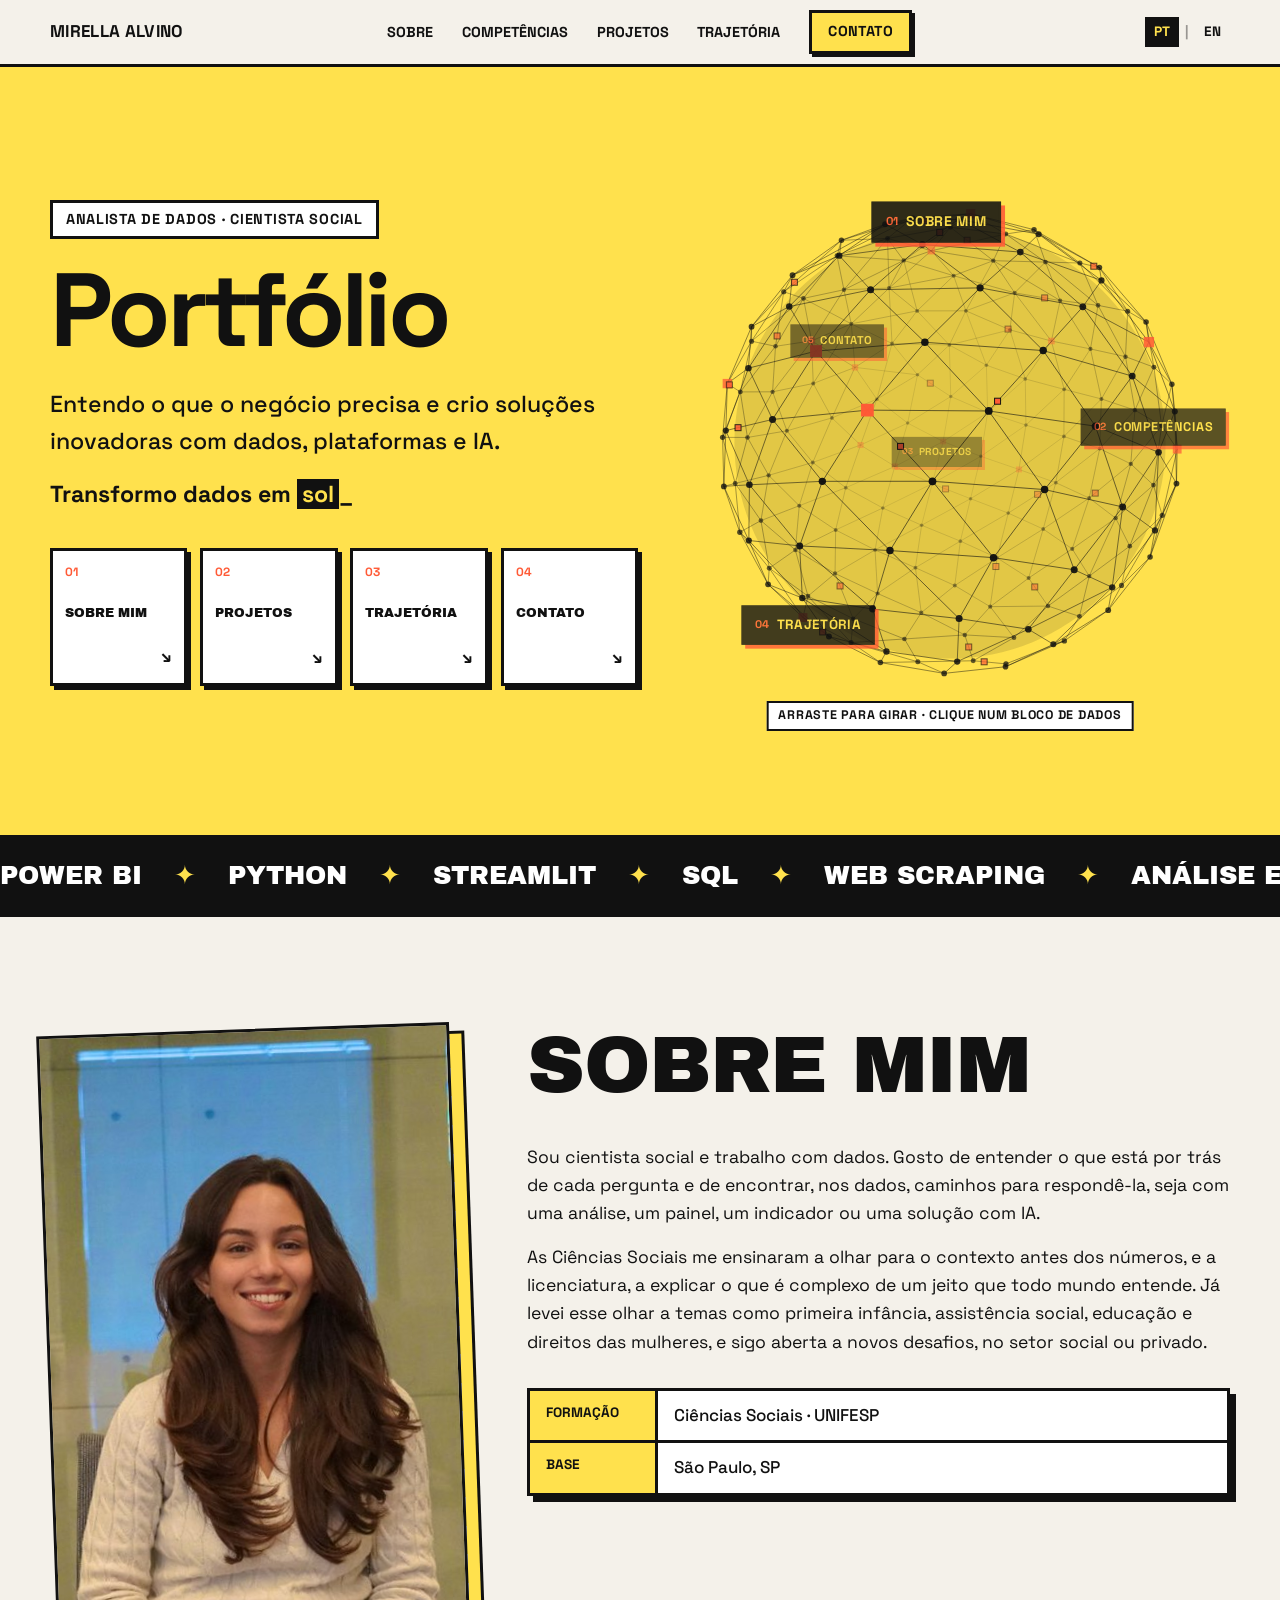
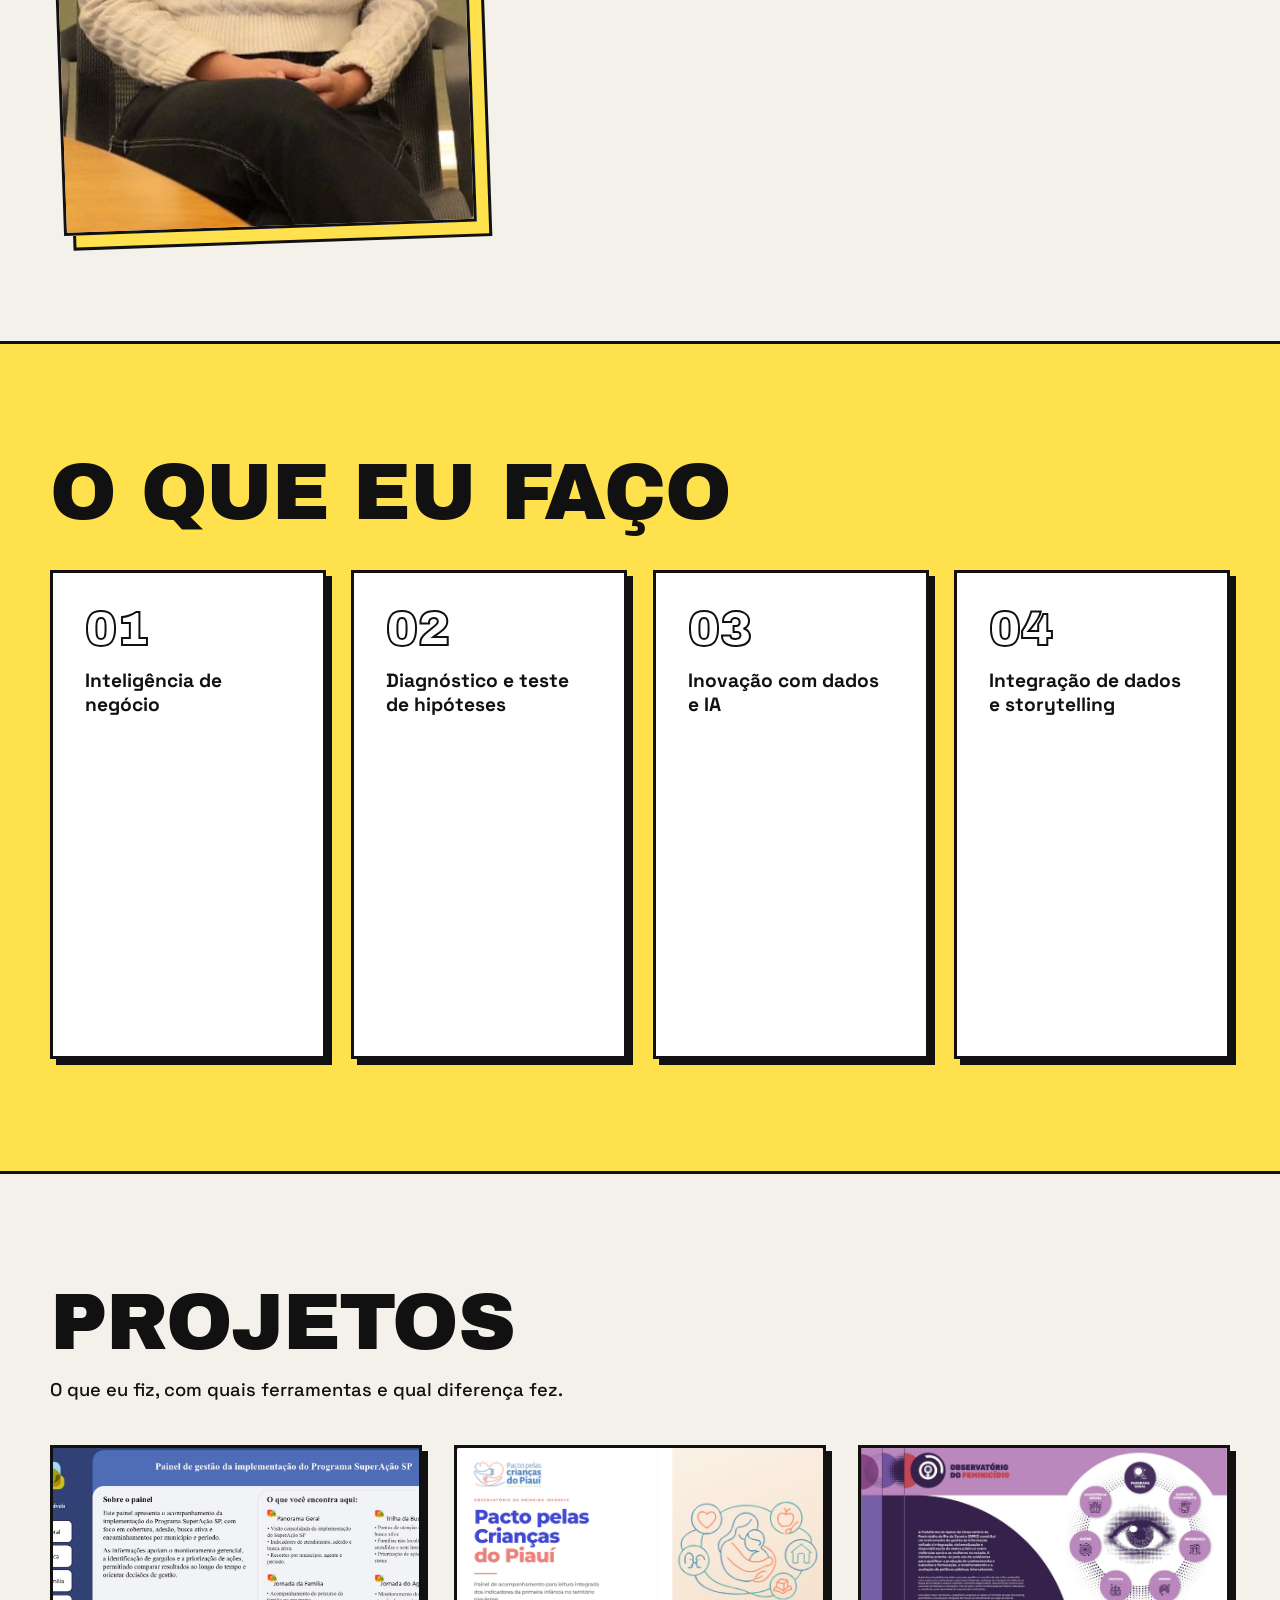
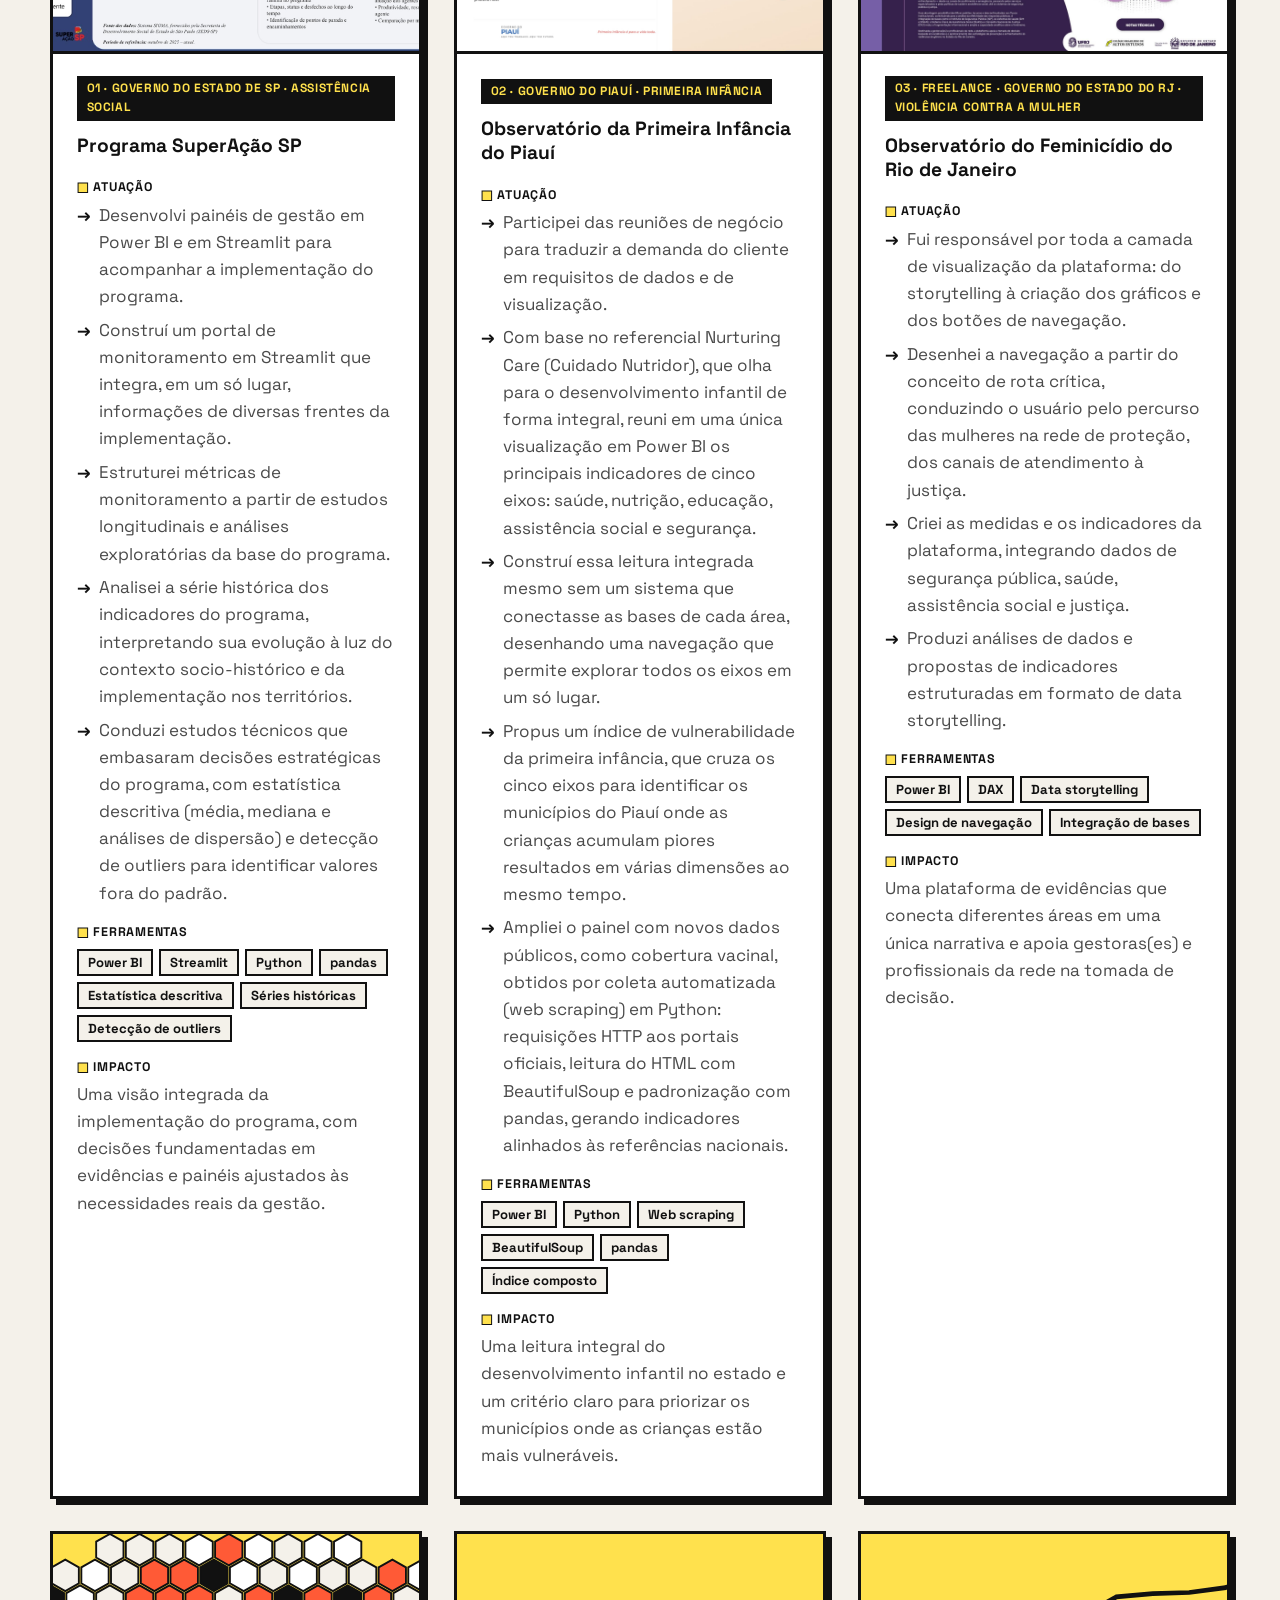
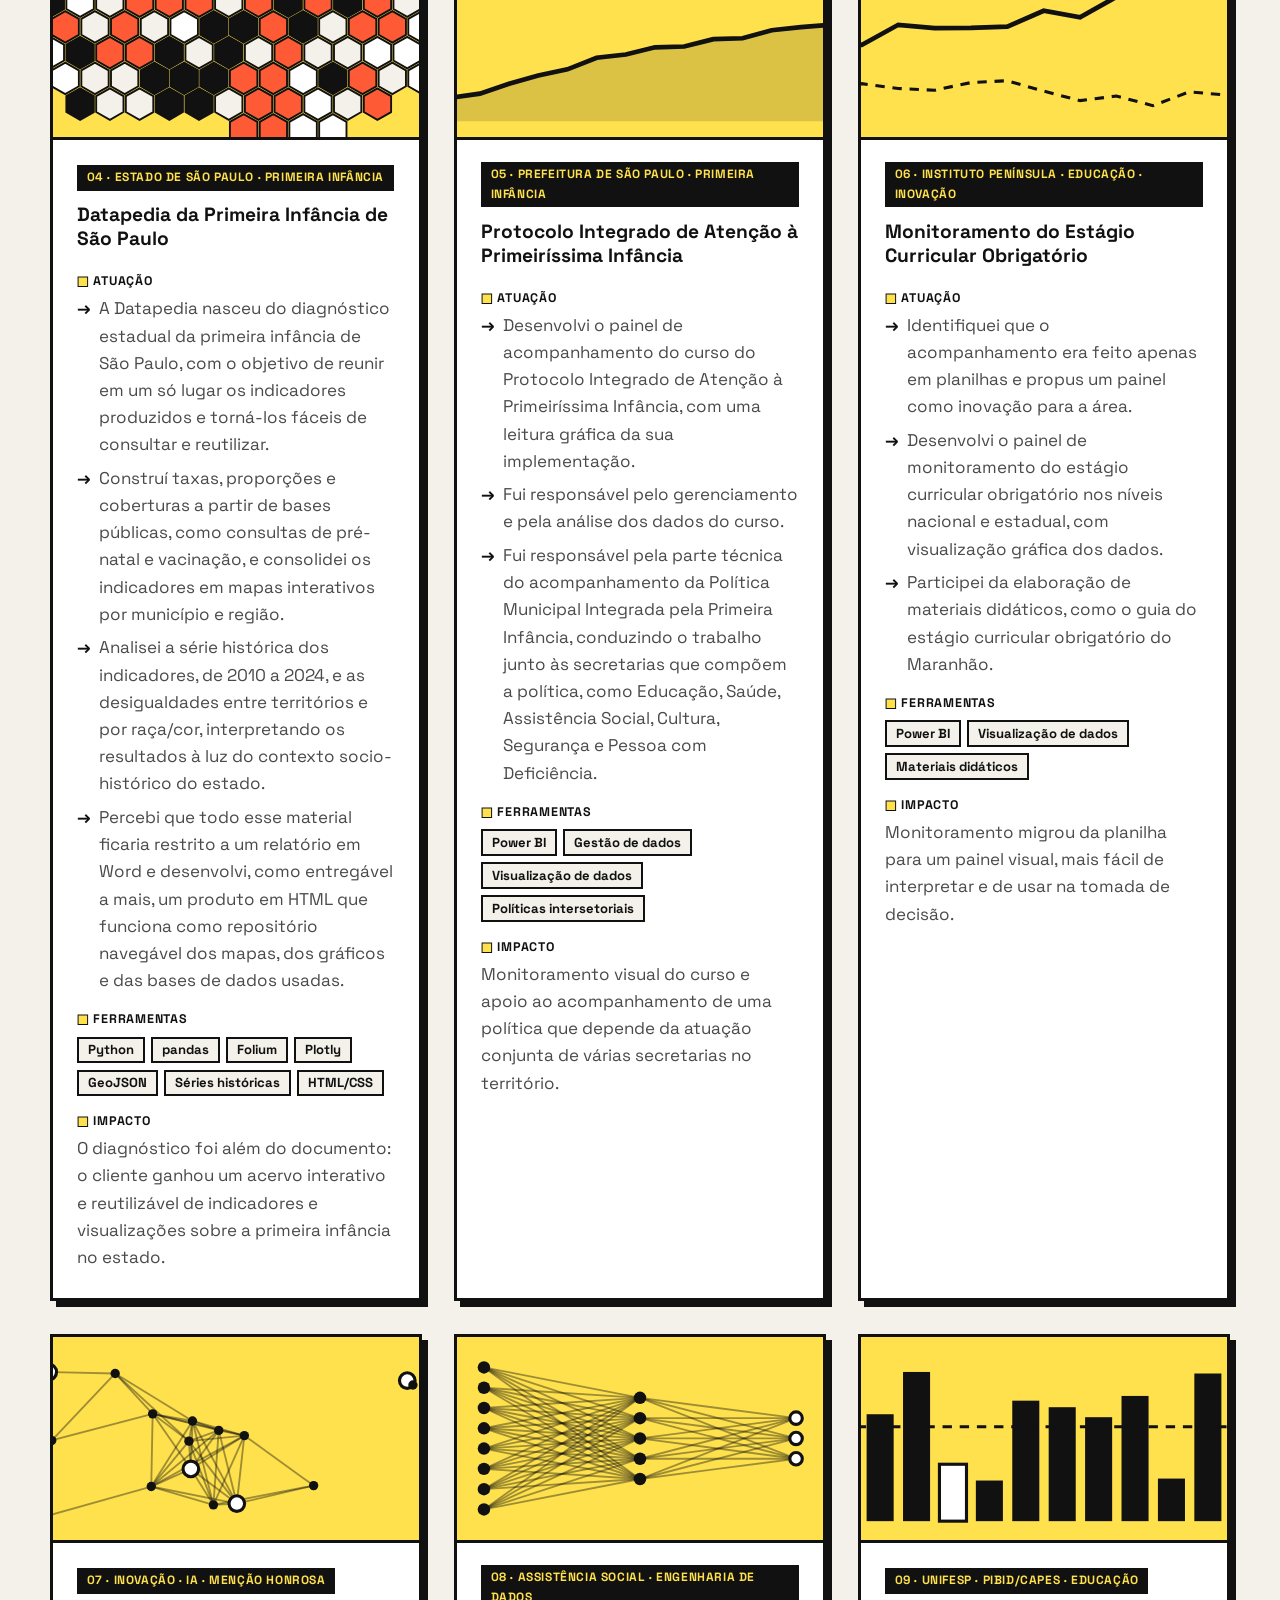
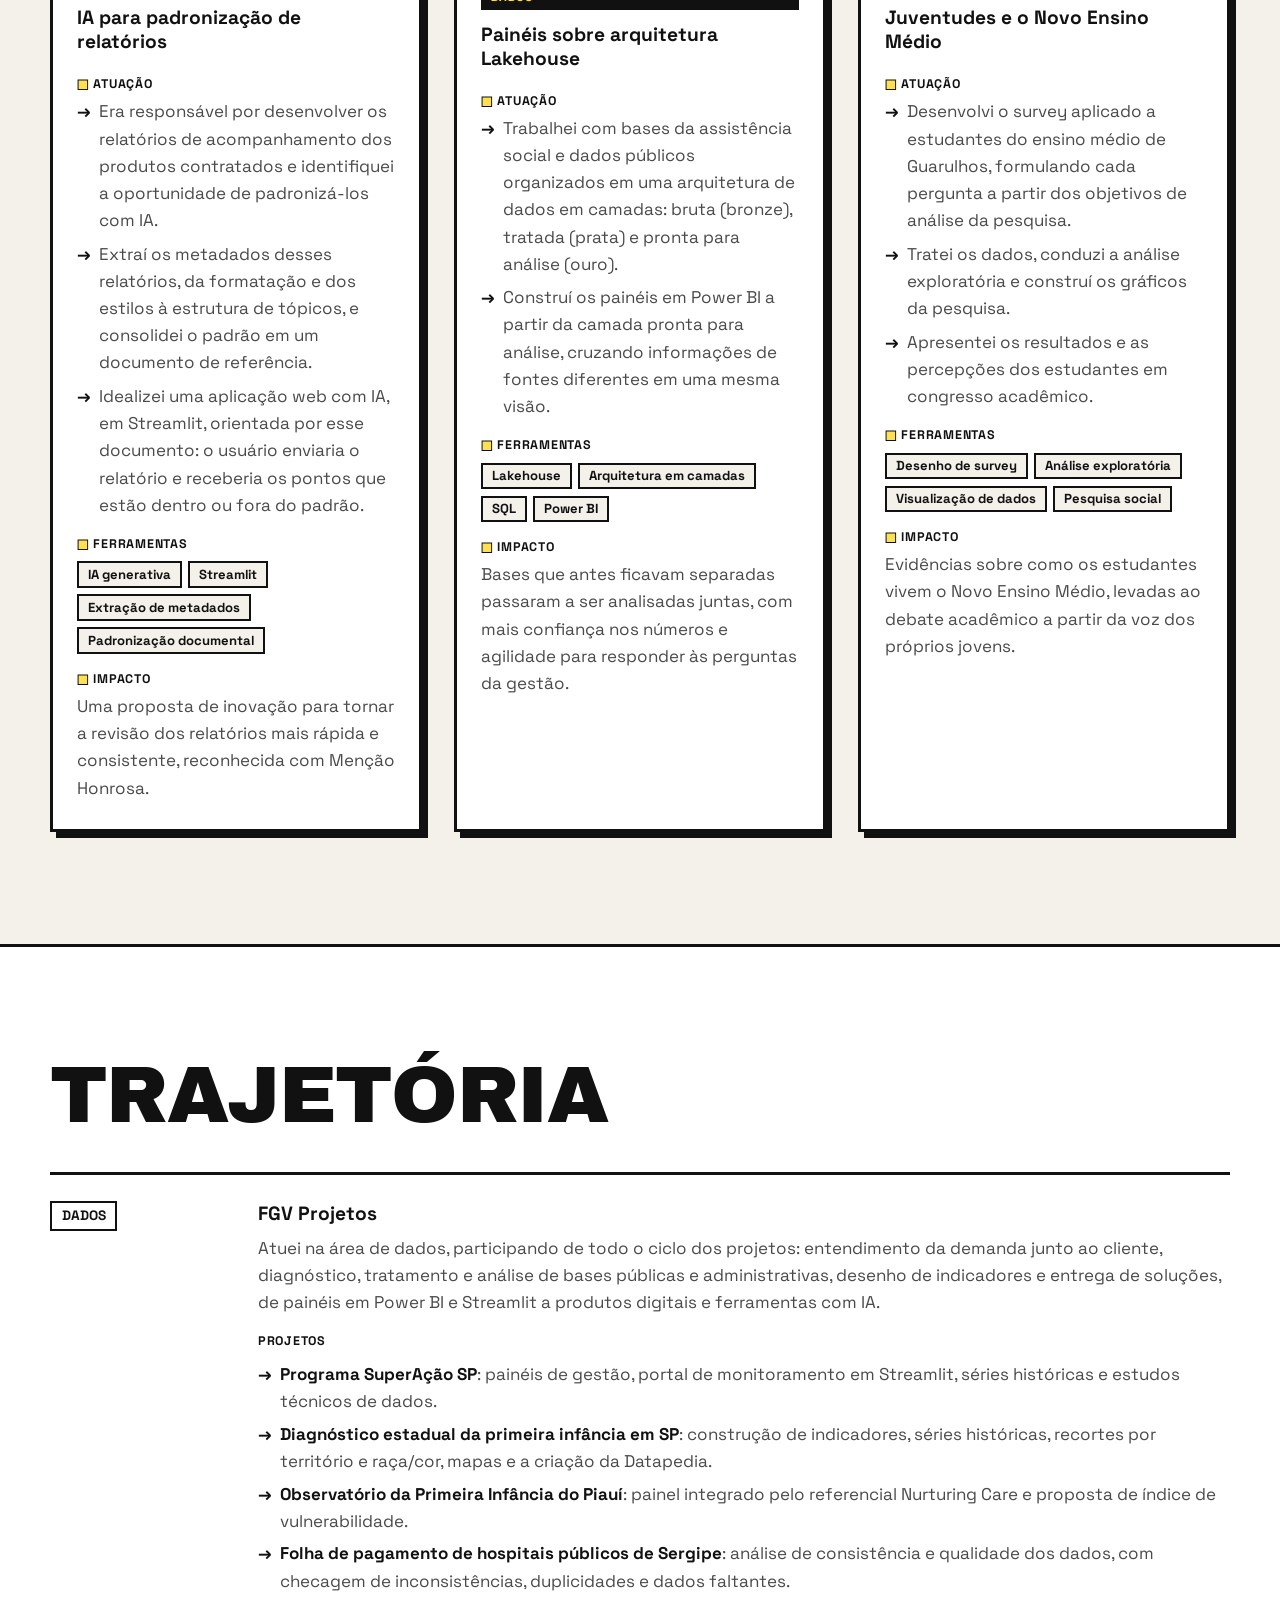
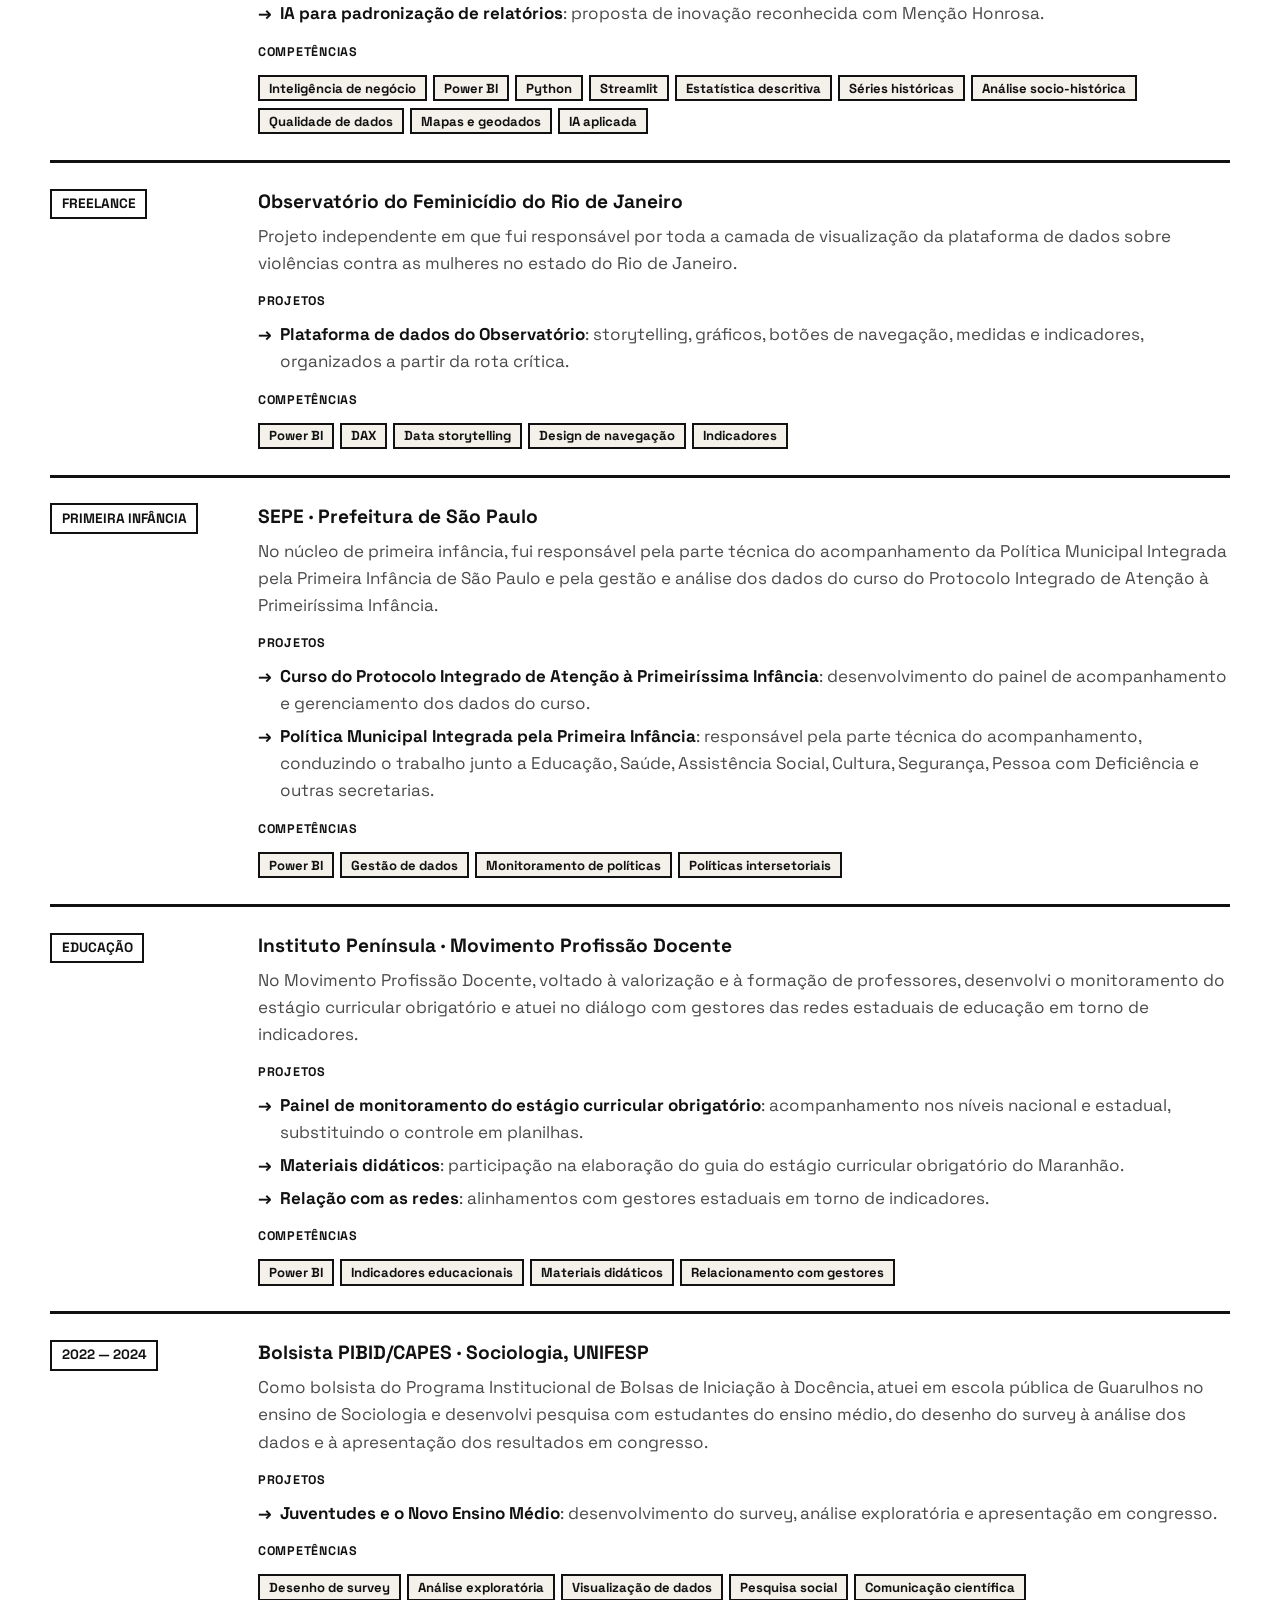
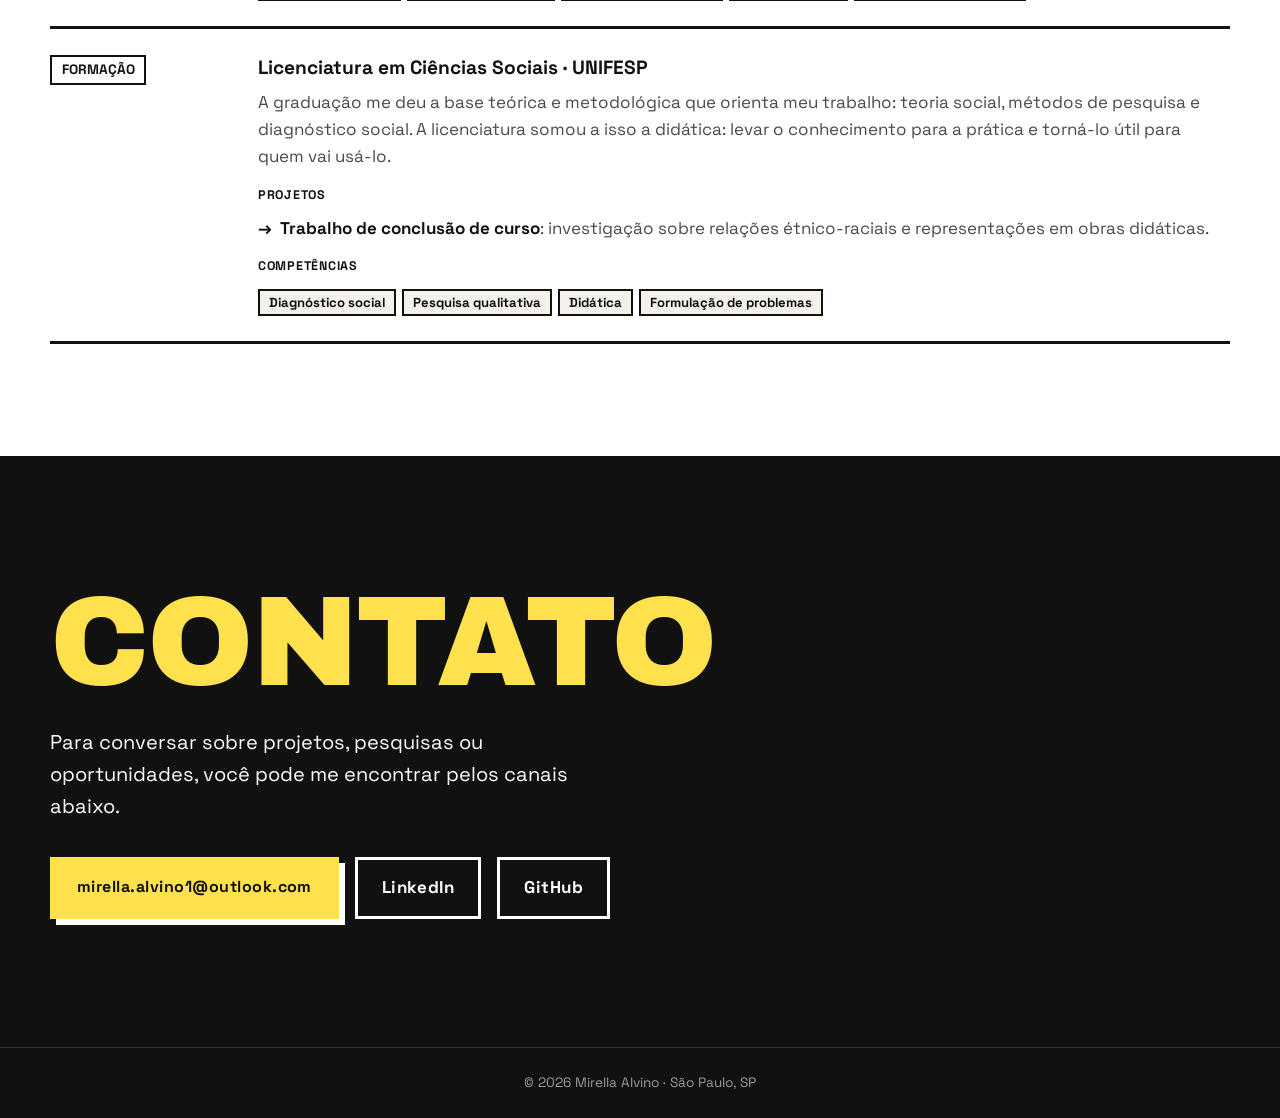
==== commit f0a2bbf4: "Prévia para compartilhar o link, ícone e novo texto do projeto Lakehouse" ====
--- a/index.html
+++ b/index.html
@@ -5,6 +5,18 @@
   <meta name="viewport" content="width=device-width, initial-scale=1">
   <title>Mirella Alvino — Portfólio</title>
   <meta name="description" content="Portfólio de Mirella Alvino: inteligência de negócio e soluções inovadoras com dados, plataformas e IA.">
+  <link rel="icon" href="img/favicon.svg" type="image/svg+xml">
+  <link rel="apple-touch-icon" href="img/icone-180.png">
+  <meta property="og:type" content="website">
+  <meta property="og:title" content="Mirella Alvino — Portfólio">
+  <meta property="og:description" content="Portfólio de Mirella Alvino: inteligência de negócio e soluções inovadoras com dados, plataformas e IA.">
+  <meta property="og:url" content="https://mialvino3-a11y.github.io/Portf-lio-/">
+  <meta property="og:image" content="https://mialvino3-a11y.github.io/Portf-lio-/img/previa-pt.png">
+  <meta property="og:image:width" content="1200">
+  <meta property="og:image:height" content="630">
+  <meta property="og:locale" content="pt_BR">
+  <meta property="og:locale:alternate" content="en_US">
+  <meta name="twitter:card" content="summary_large_image">
   <link rel="preconnect" href="https://fonts.googleapis.com">
   <link rel="preconnect" href="https://fonts.gstatic.com" crossorigin>
   <link href="https://fonts.googleapis.com/css2?family=Archivo+Black&family=Space+Grotesk:wght@400;500;700&display=swap" rel="stylesheet">
@@ -258,15 +270,15 @@
           <article class="projeto revelar" id="proj-lakehouse">
             <div class="grafico" data-tipo="camadas" aria-hidden="true"></div>
             <div class="projeto-info">
-              <p class="tags">08 · Engenharia de dados</p>
-              <h3>Integração de bases em arquitetura Lakehouse</h3>
-              <dl>
-                <dt>Atuação</dt>
-                <dd>Desenvolvi painéis sobre uma arquitetura de dados em camadas, integrando bases de diferentes fontes.</dd>
-                <dt>Ferramentas</dt>
-                <dd class="ferramentas"><span>Lakehouse</span><span>SQL</span><span>Power BI</span></dd>
-                <dt>Impacto</dt>
-                <dd>Informações de várias fontes organizadas em um só lugar, com mais confiança e agilidade para as análises.</dd>
+              <p class="tags">08 · Assistência social · Engenharia de dados</p>
+              <h3>Painéis sobre arquitetura Lakehouse</h3>
+              <dl>
+                <dt>Atuação</dt>
+                <dd><ul class="atuacao"><li>Trabalhei com bases da assistência social e dados públicos organizados em uma arquitetura de dados em camadas: bruta (bronze), tratada (prata) e pronta para análise (ouro).</li><li>Construí os painéis em Power BI a partir da camada pronta para análise, cruzando informações de fontes diferentes em uma mesma visão.</li></ul></dd>
+                <dt>Ferramentas</dt>
+                <dd class="ferramentas"><span>Lakehouse</span><span>Arquitetura em camadas</span><span>SQL</span><span>Power BI</span></dd>
+                <dt>Impacto</dt>
+                <dd>Bases que antes ficavam separadas passaram a ser analisadas juntas, com mais confiança nos números e agilidade para responder às perguntas da gestão.</dd>
               </dl>
             </div>
           </article>
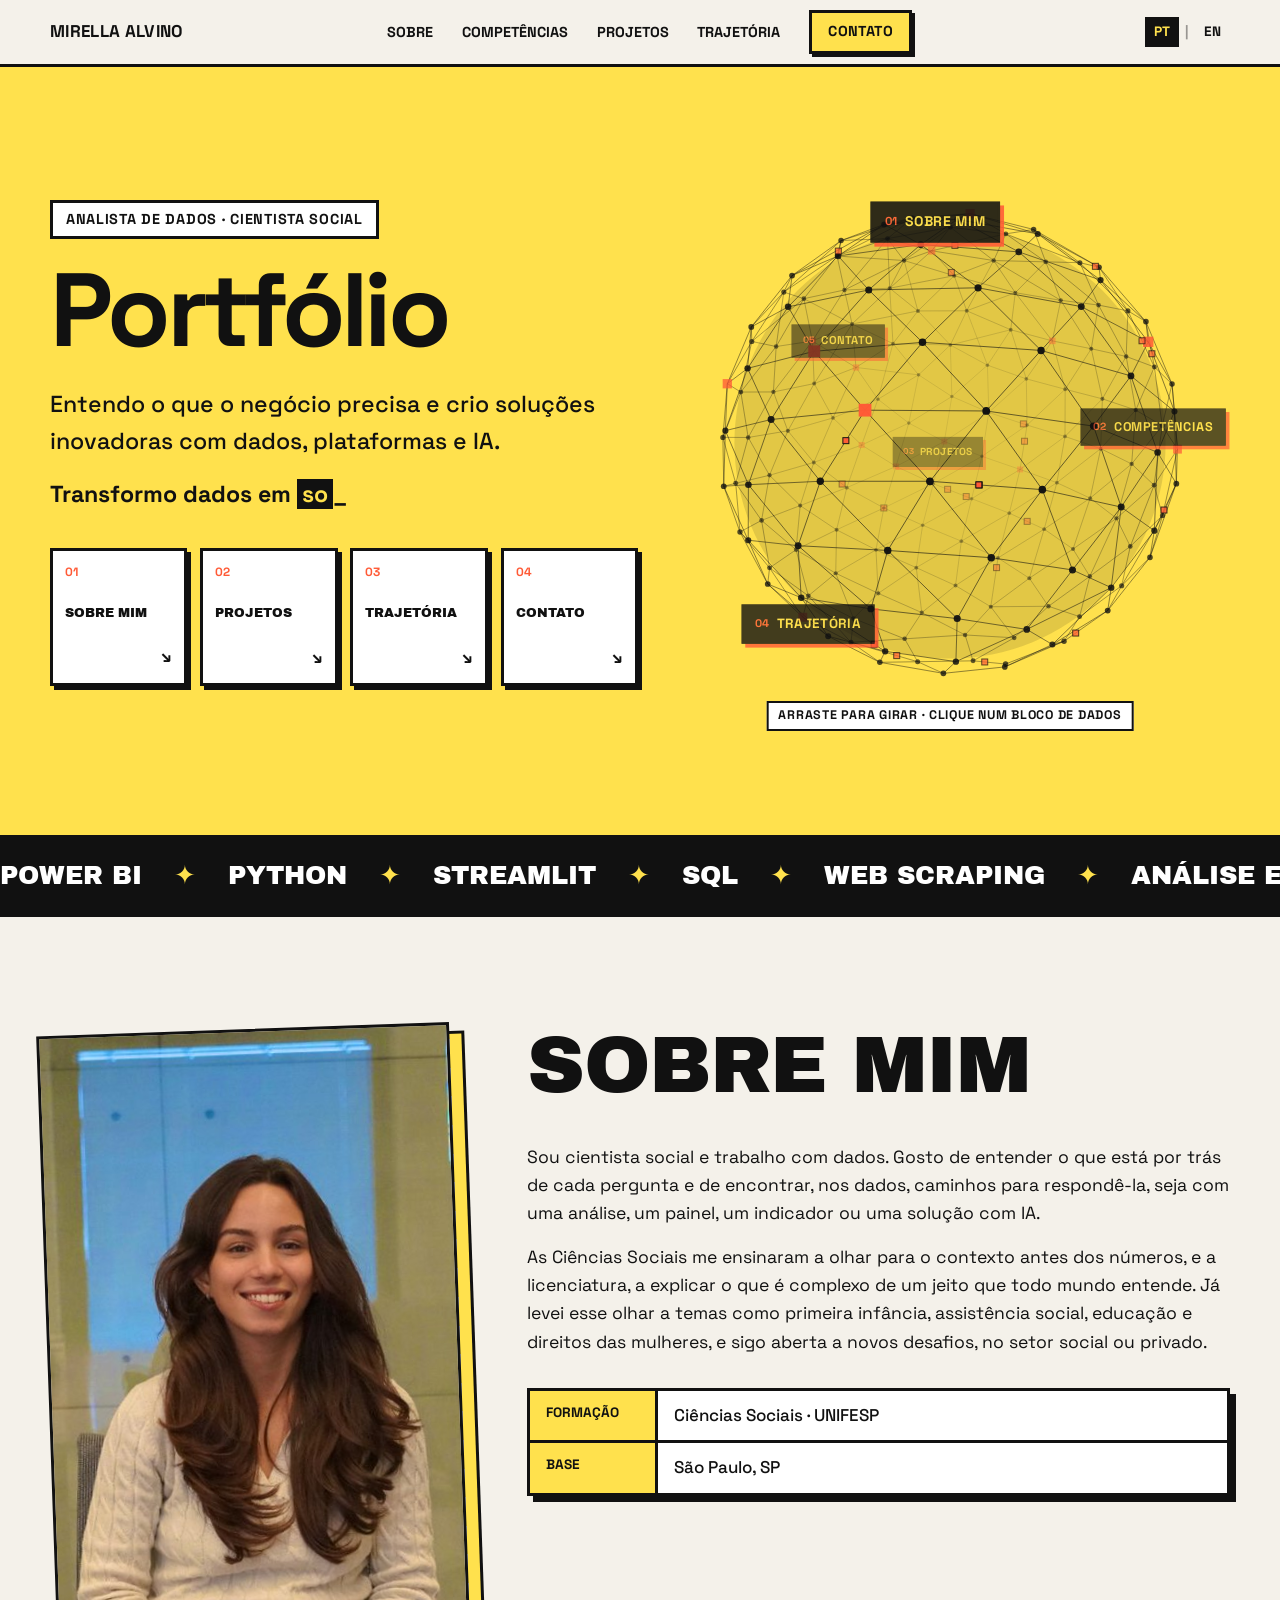
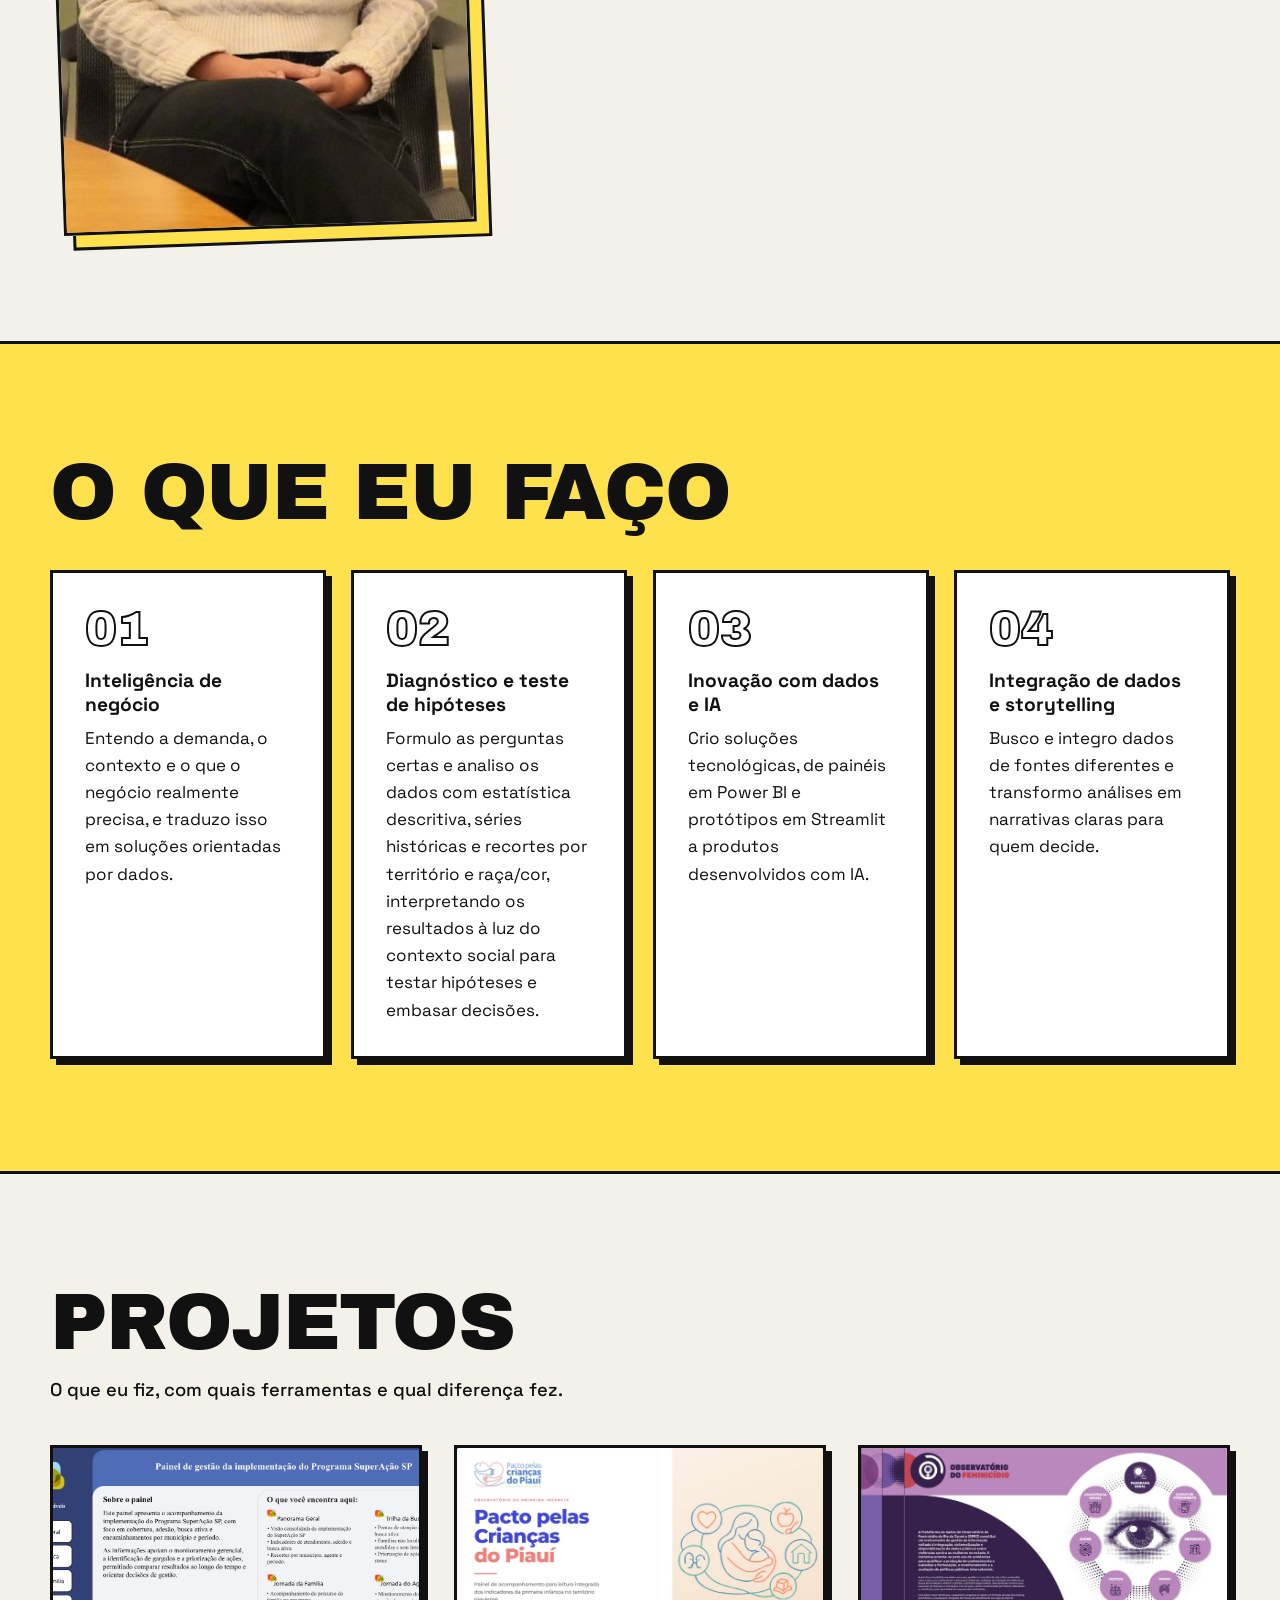
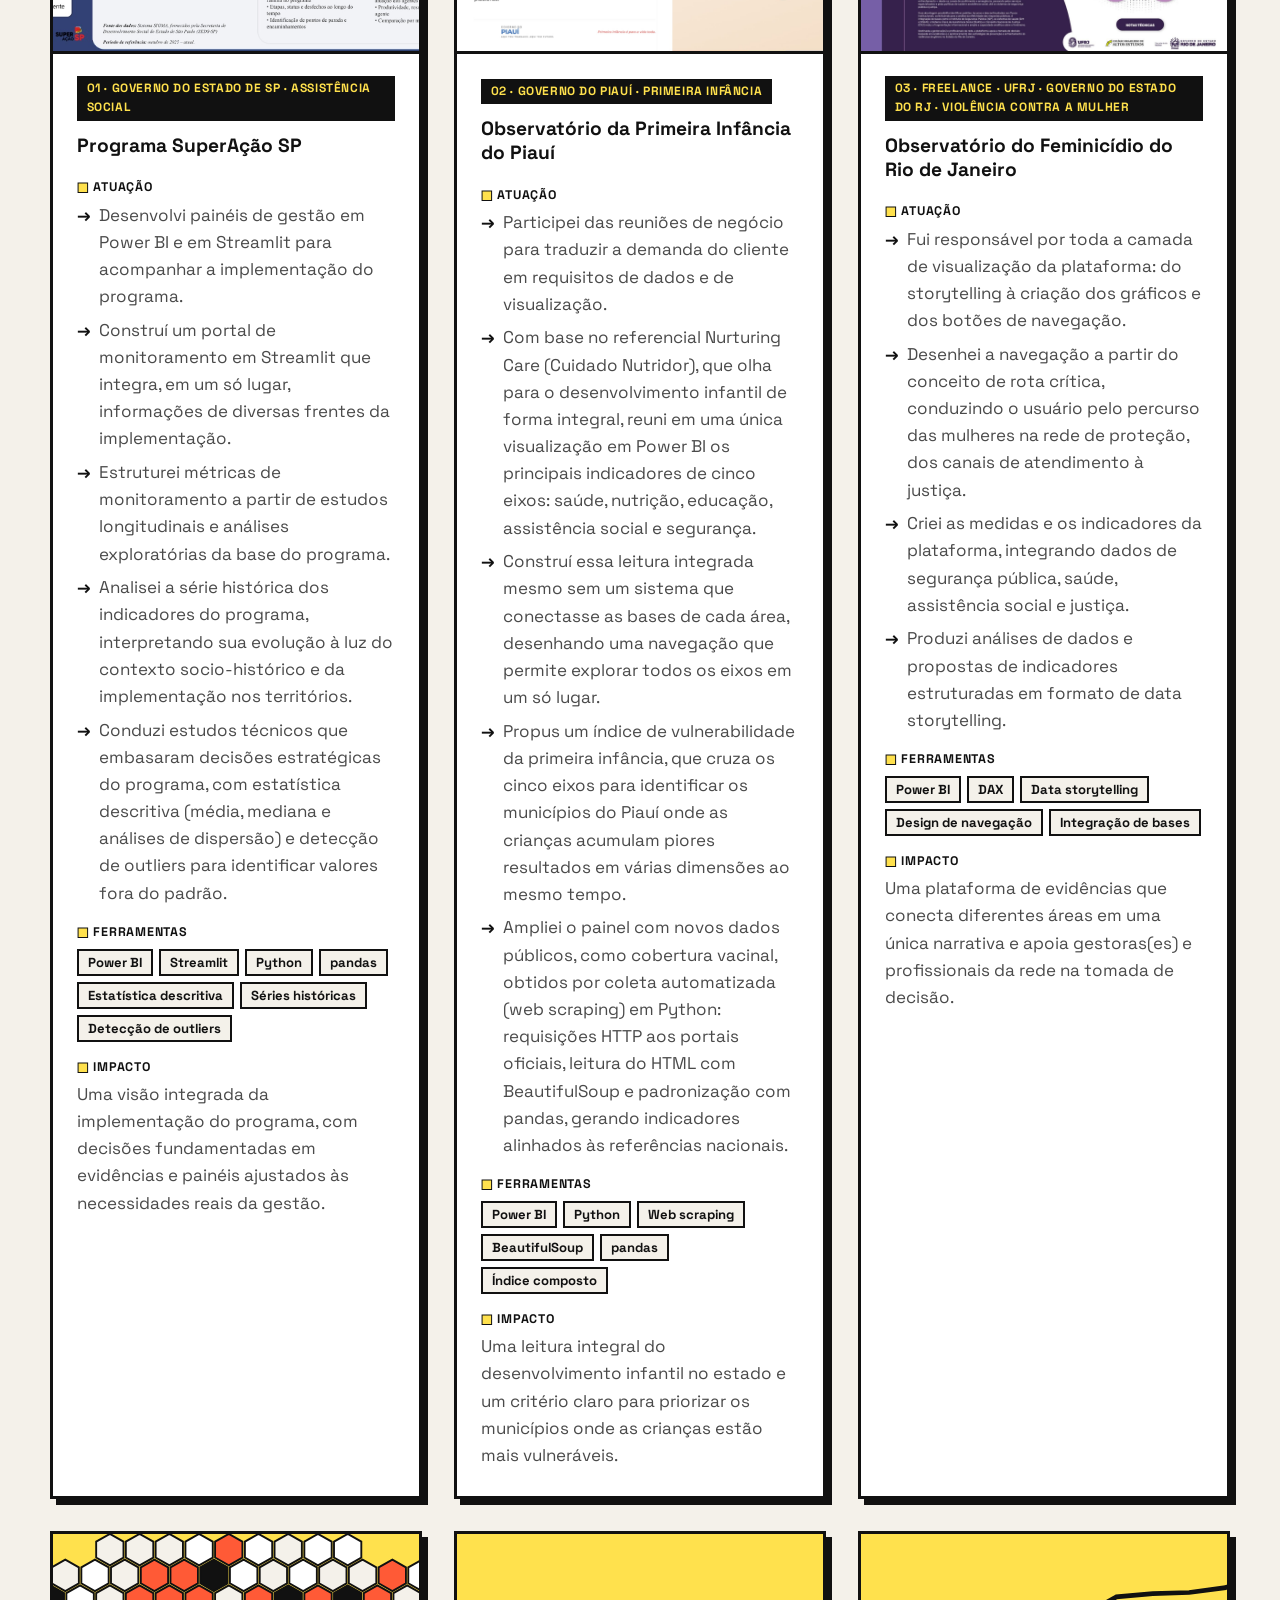
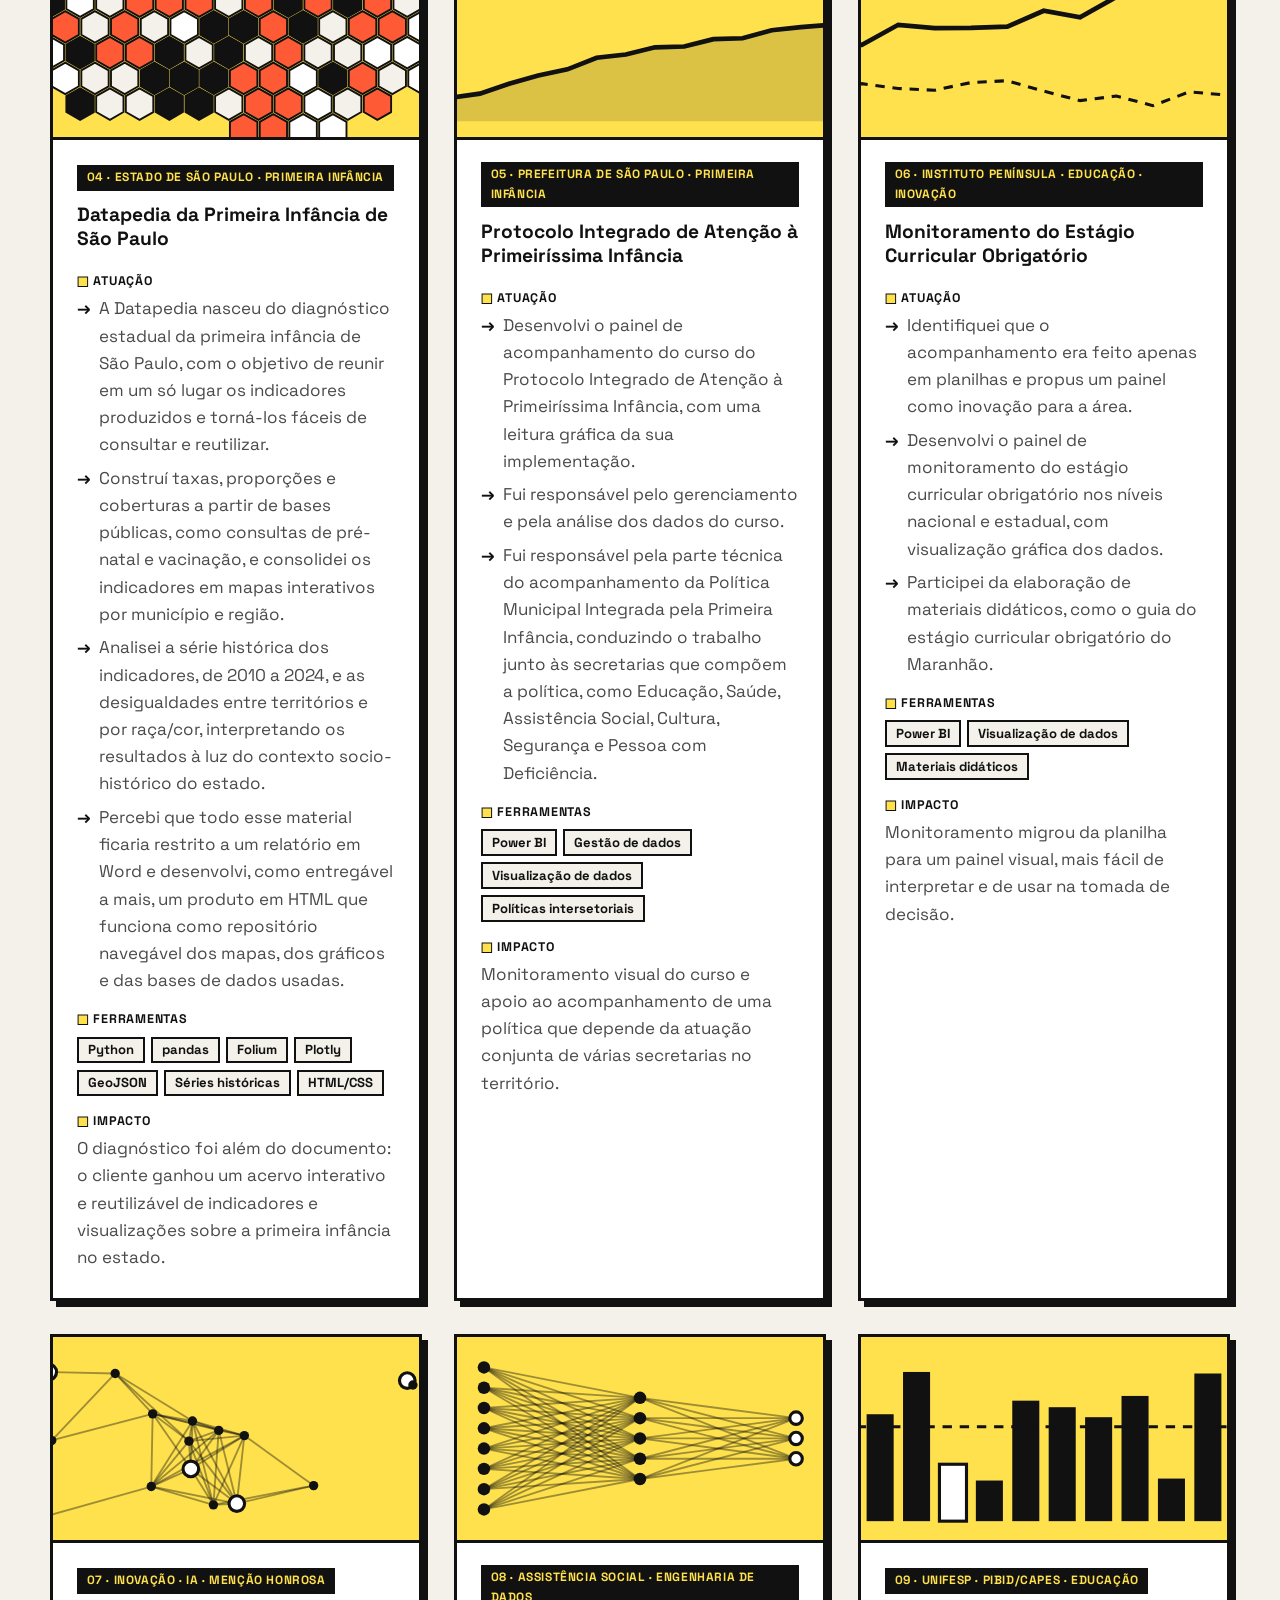
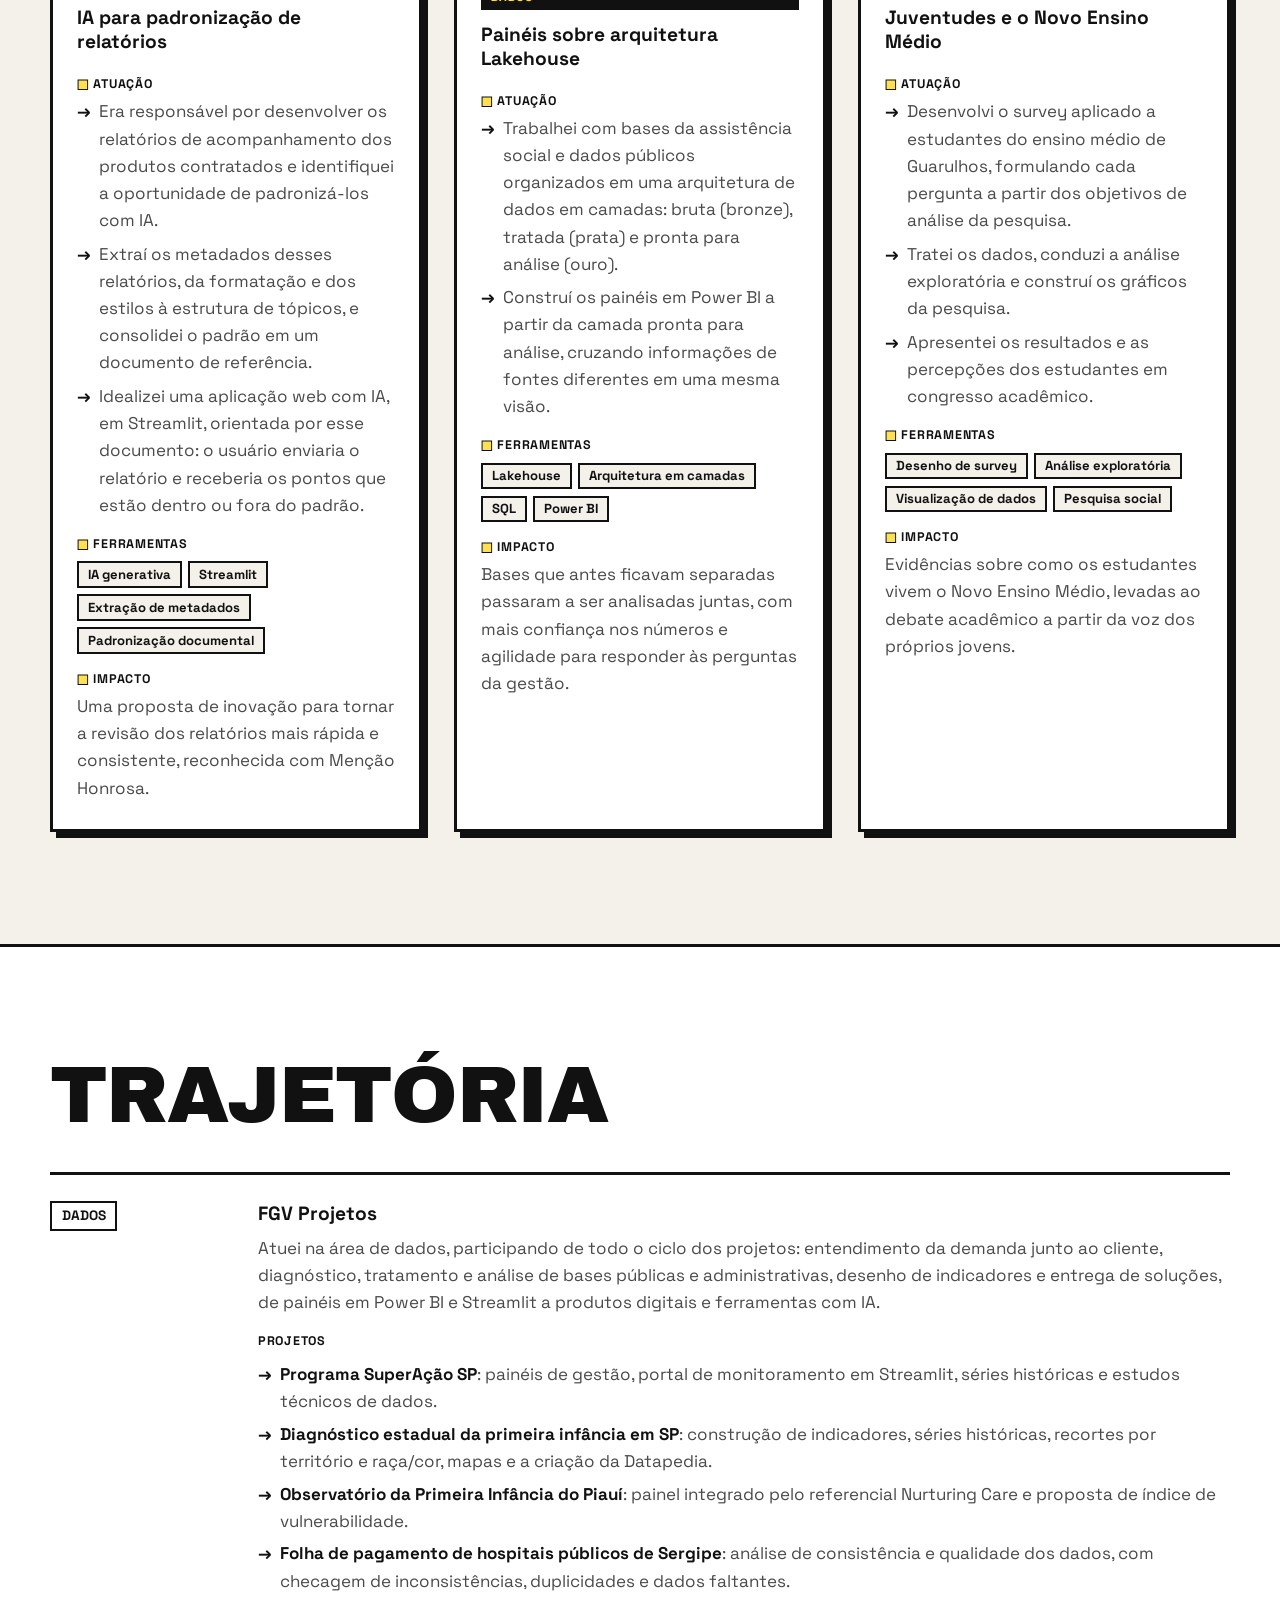
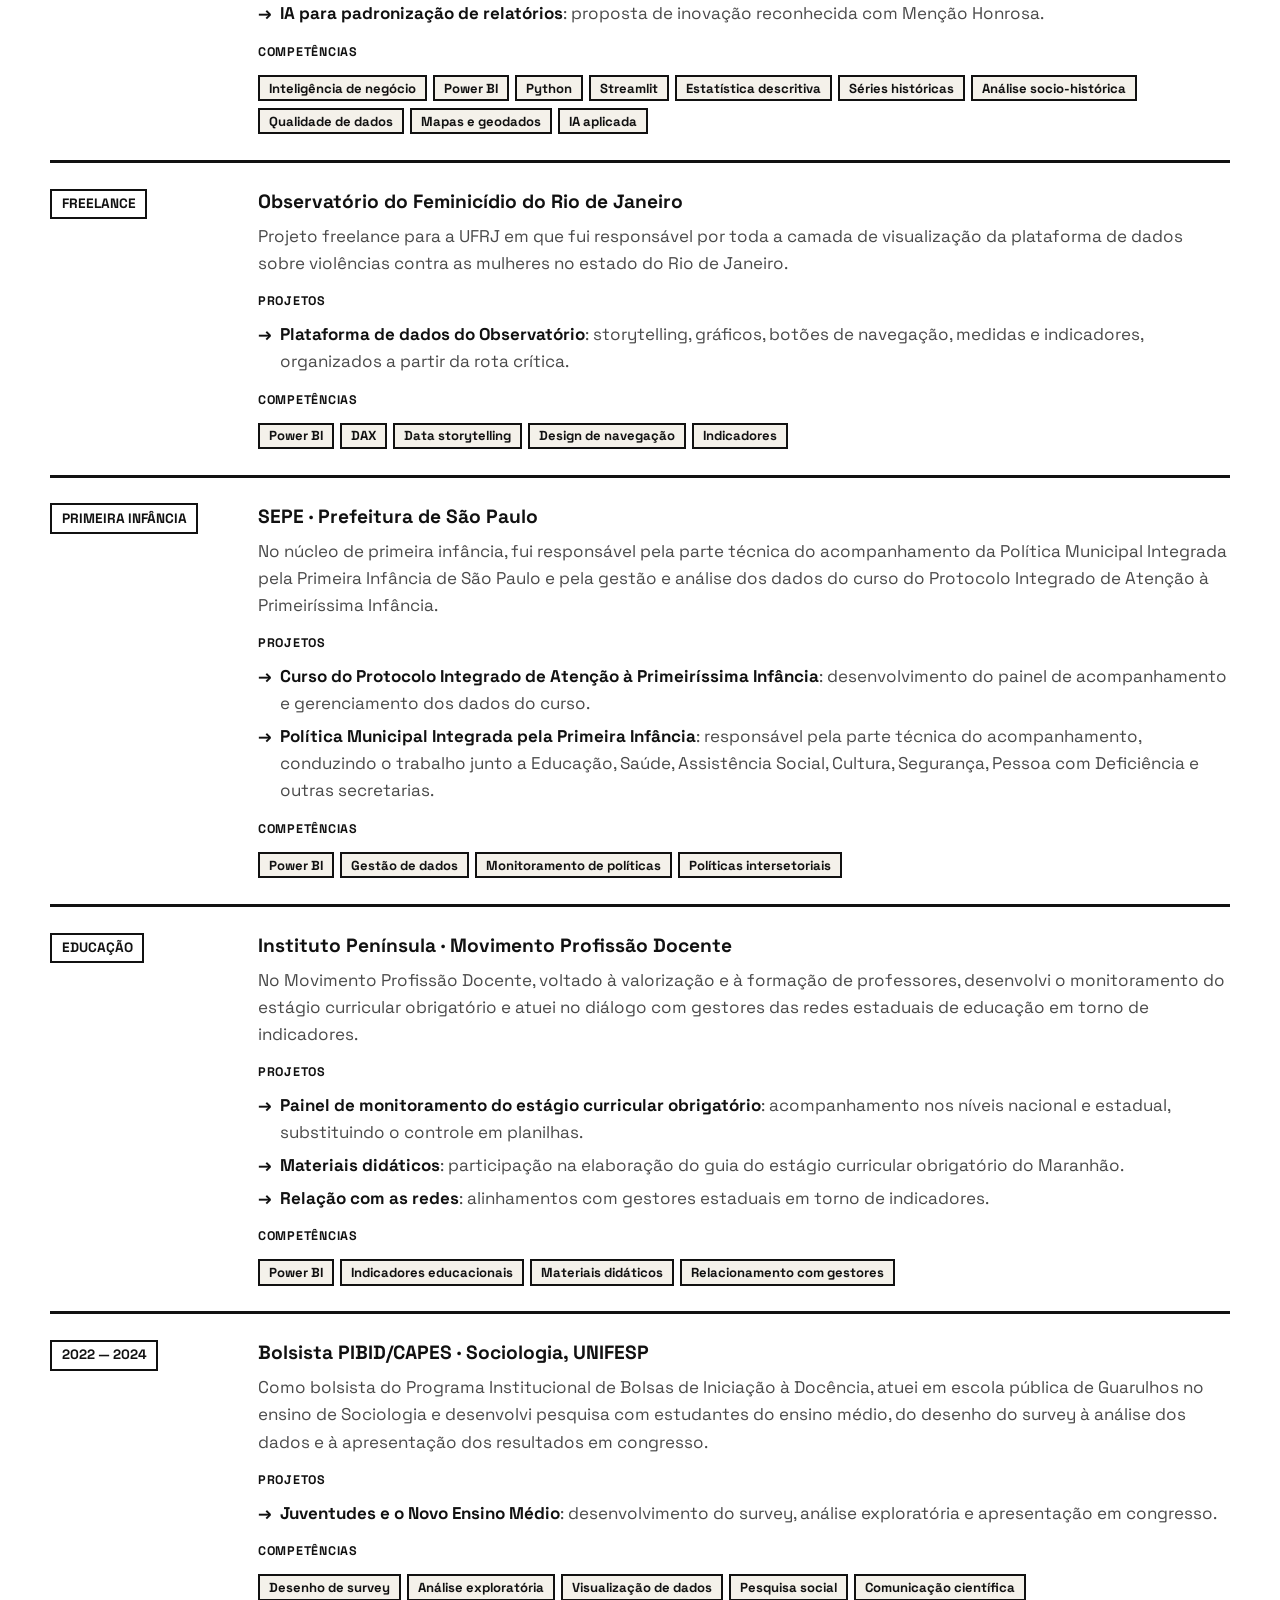
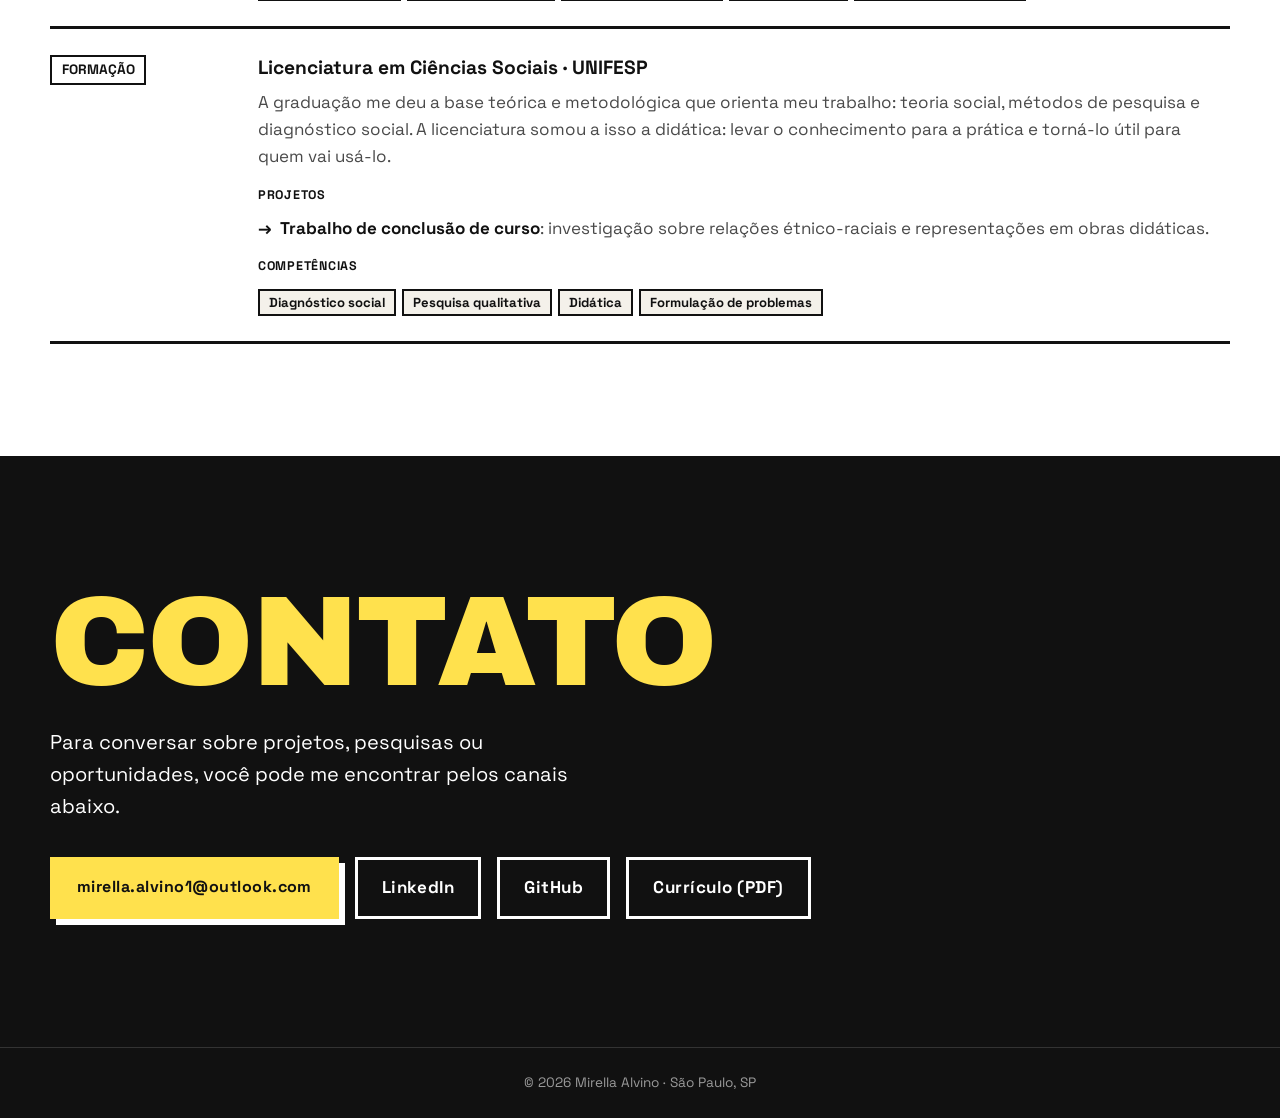
==== commit 06520e44: "Currículo em PDF (PT e EN) para baixar e Observatório do Feminicídio como freelance para a UFRJ" ====
--- a/index.html
+++ b/index.html
@@ -190,7 +190,7 @@
           <article class="projeto revelar" id="proj-feminicidio">
             <div class="projeto-img"><img src="img/observatorio-feminicidio.jpg" alt="Tela inicial do Observatório do Feminicídio do Rio de Janeiro" loading="lazy"></div>
             <div class="projeto-info">
-              <p class="tags">03 · Freelance · Governo do Estado do RJ · Violência contra a mulher</p>
+              <p class="tags">03 · Freelance · UFRJ · Governo do Estado do RJ · Violência contra a mulher</p>
               <h3>Observatório do Feminicídio do Rio de Janeiro</h3>
               <dl>
                 <dt>Atuação</dt>
@@ -323,7 +323,7 @@
             <span class="periodo">Freelance</span>
             <div class="traj-corpo">
               <h3>Observatório do Feminicídio do Rio de Janeiro</h3>
-              <p>Projeto independente em que fui responsável por toda a camada de visualização da plataforma de dados sobre violências contra as mulheres no estado do Rio de Janeiro.</p>
+              <p>Projeto freelance para a UFRJ em que fui responsável por toda a camada de visualização da plataforma de dados sobre violências contra as mulheres no estado do Rio de Janeiro.</p>
               <p class="traj-rotulo">Projetos</p>
               <ul class="traj-lista"><li><strong>Plataforma de dados do Observatório</strong>: storytelling, gráficos, botões de navegação, medidas e indicadores, organizados a partir da rota crítica.</li></ul>
               <p class="traj-rotulo">Competências</p>
@@ -387,6 +387,7 @@
           <a href="mailto:mirella.alvino1@outlook.com" class="btn btn-amarelo">mirella.alvino1@outlook.com</a>
           <a href="https://www.linkedin.com/in/mirellalvinobastos/" class="btn btn-claro" target="_blank" rel="noopener">LinkedIn</a>
           <a href="https://github.com/mialvino3-a11y" class="btn btn-claro" target="_blank" rel="noopener">GitHub</a>
+          <a href="curriculo/Mirella-Alvino-Curriculo.pdf" class="btn btn-claro" download>Currículo (PDF)</a>
         </div>
       </div>
     </section>
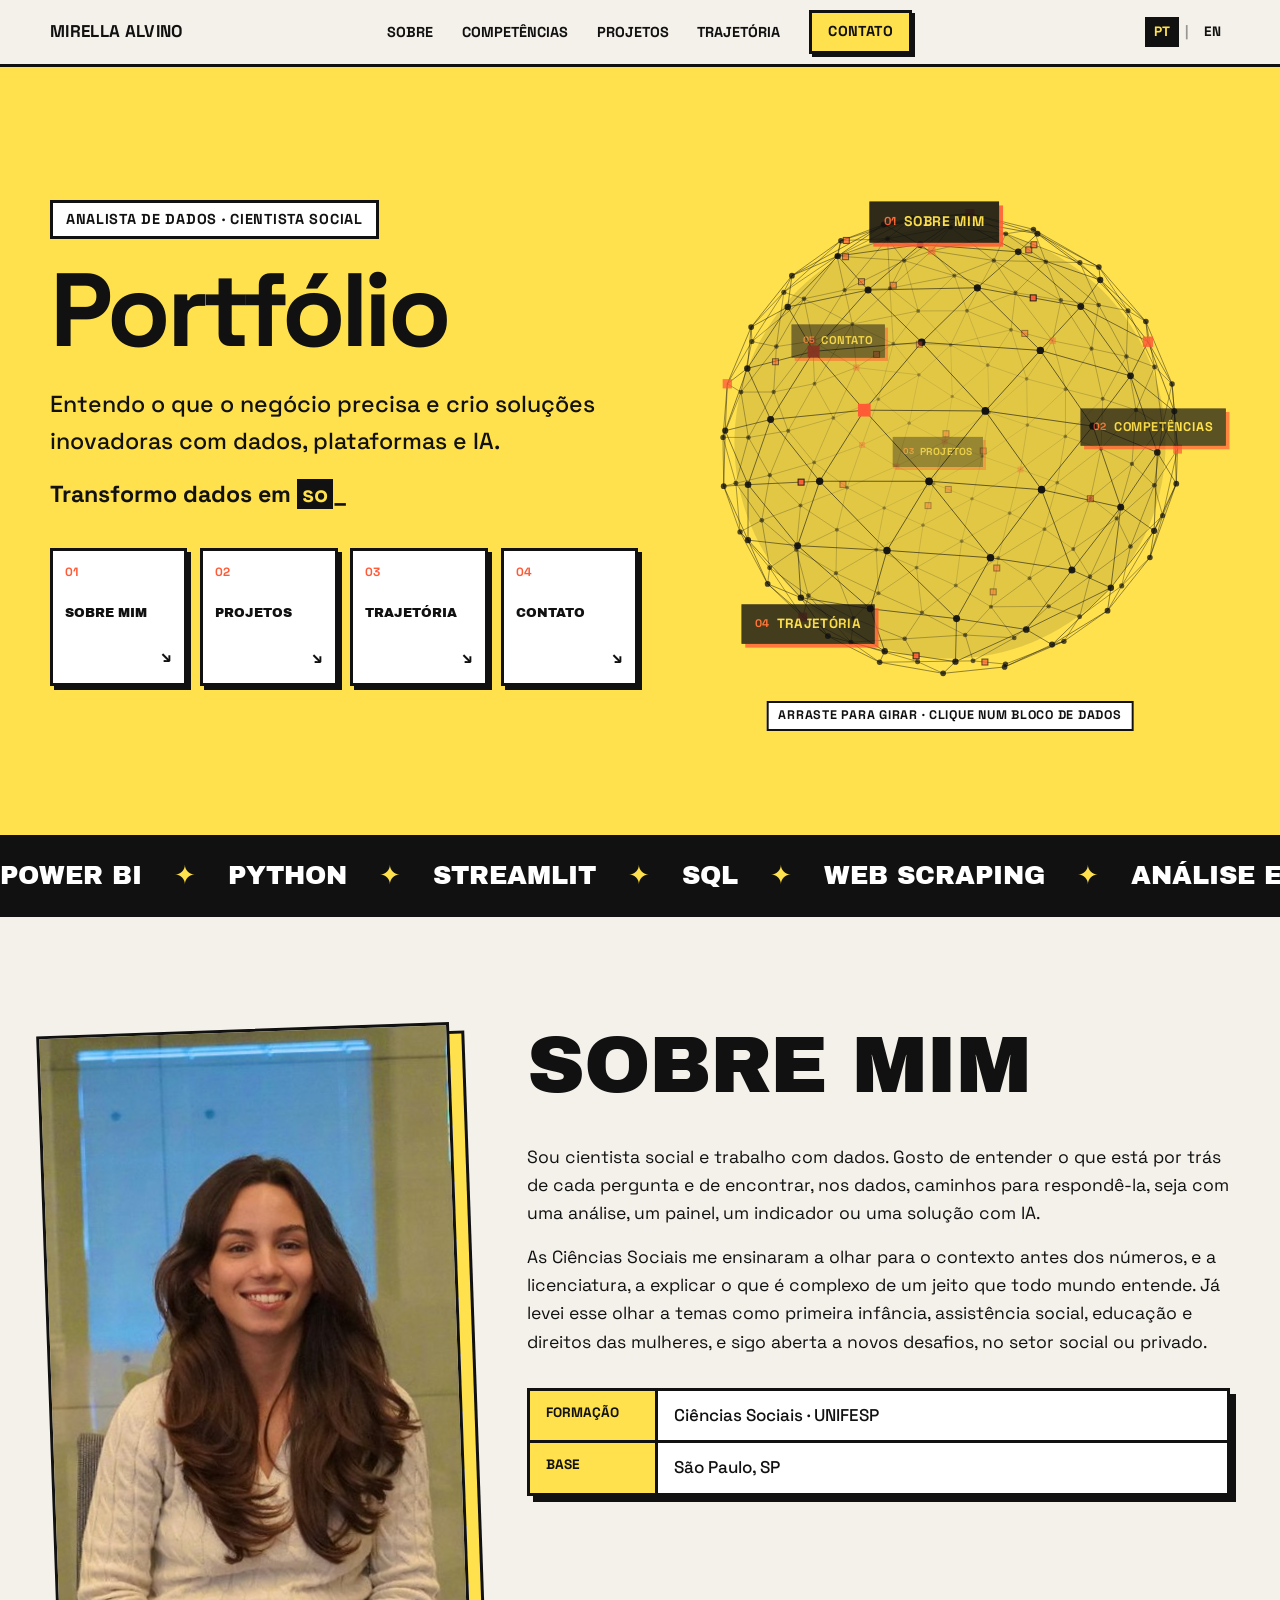
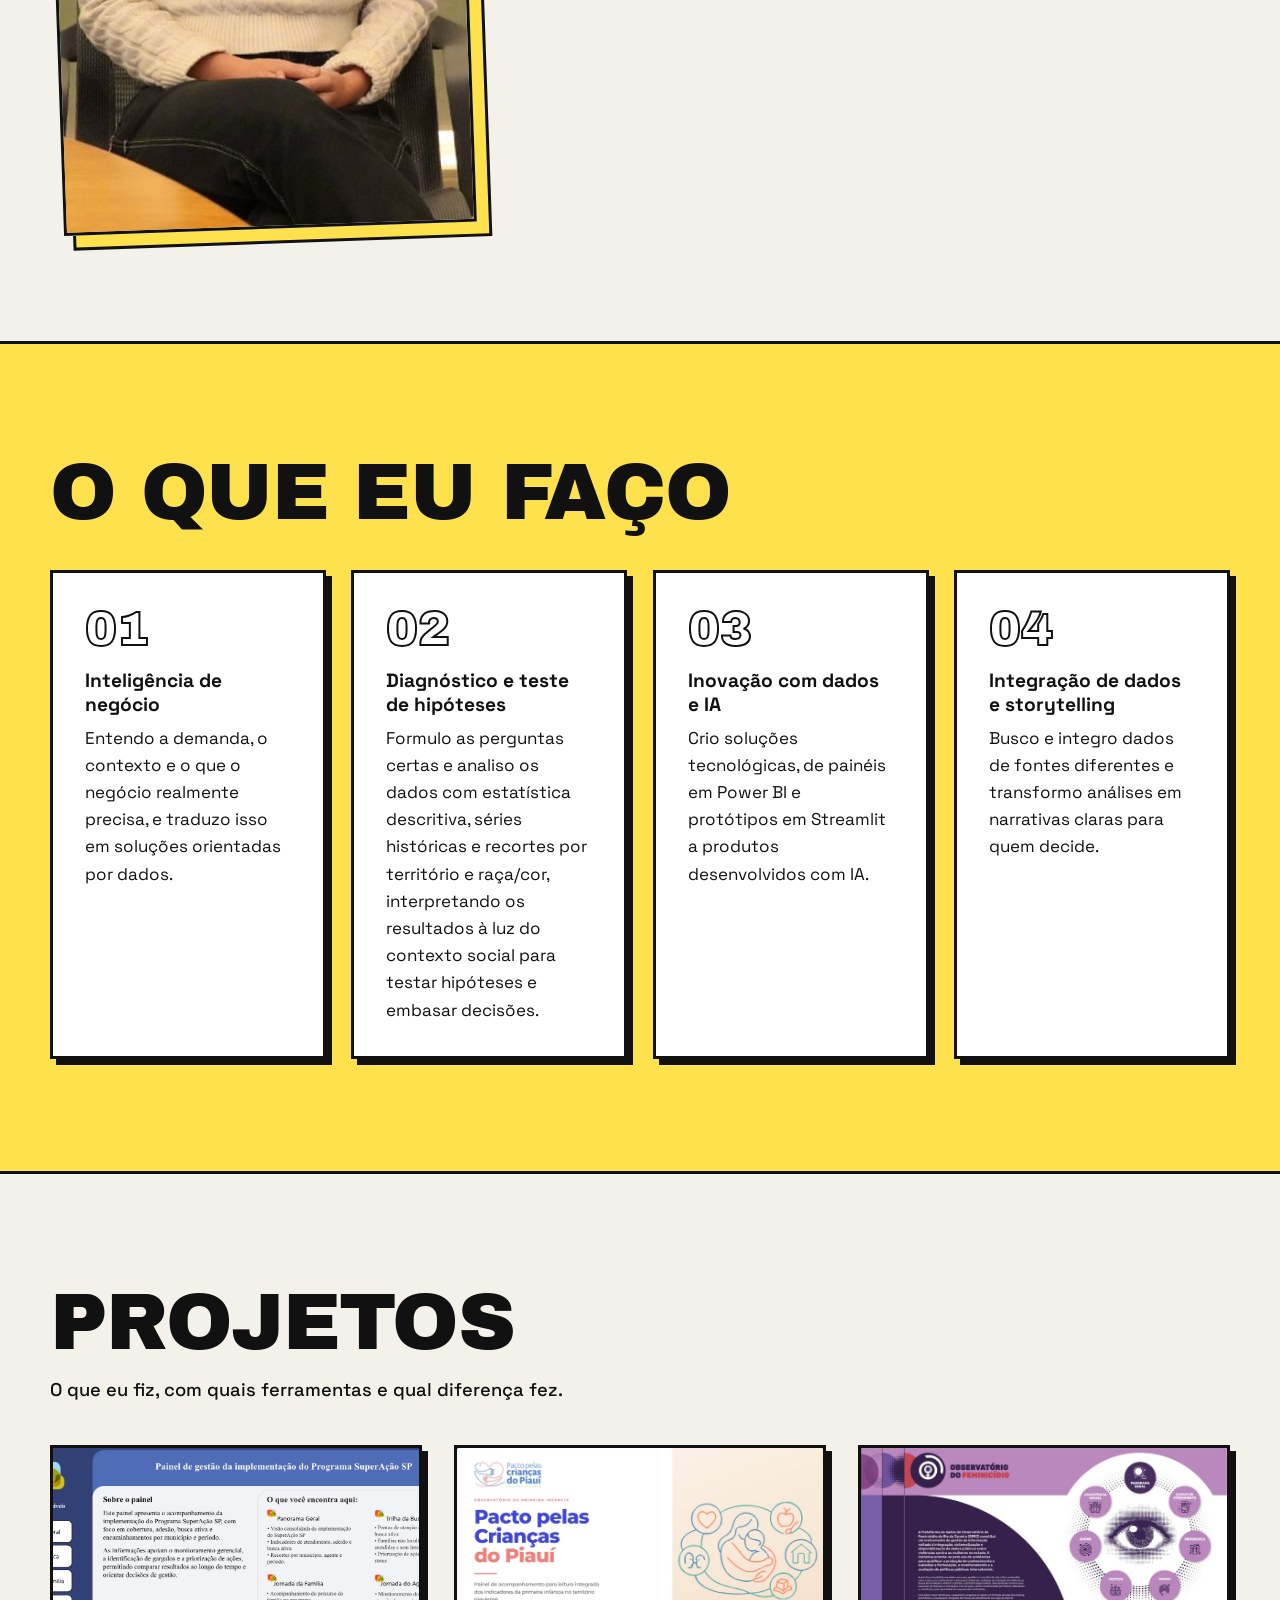
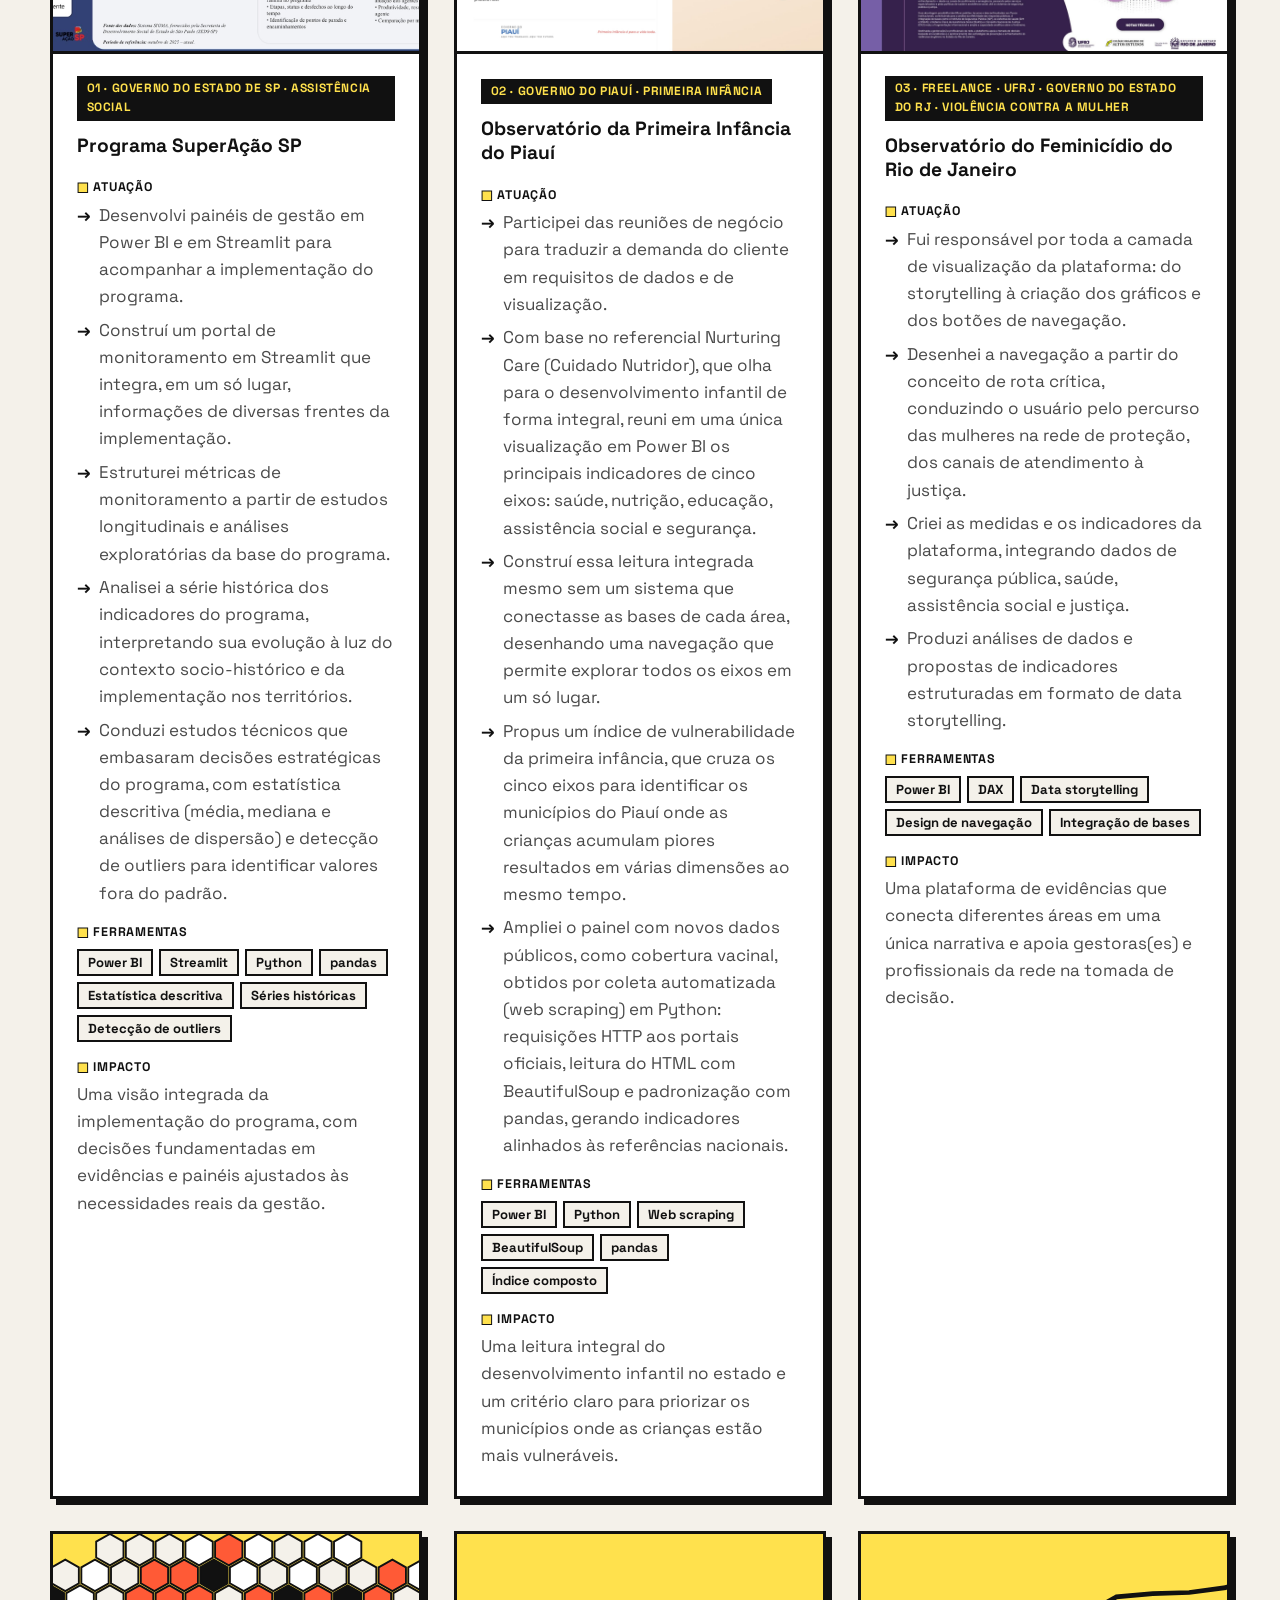
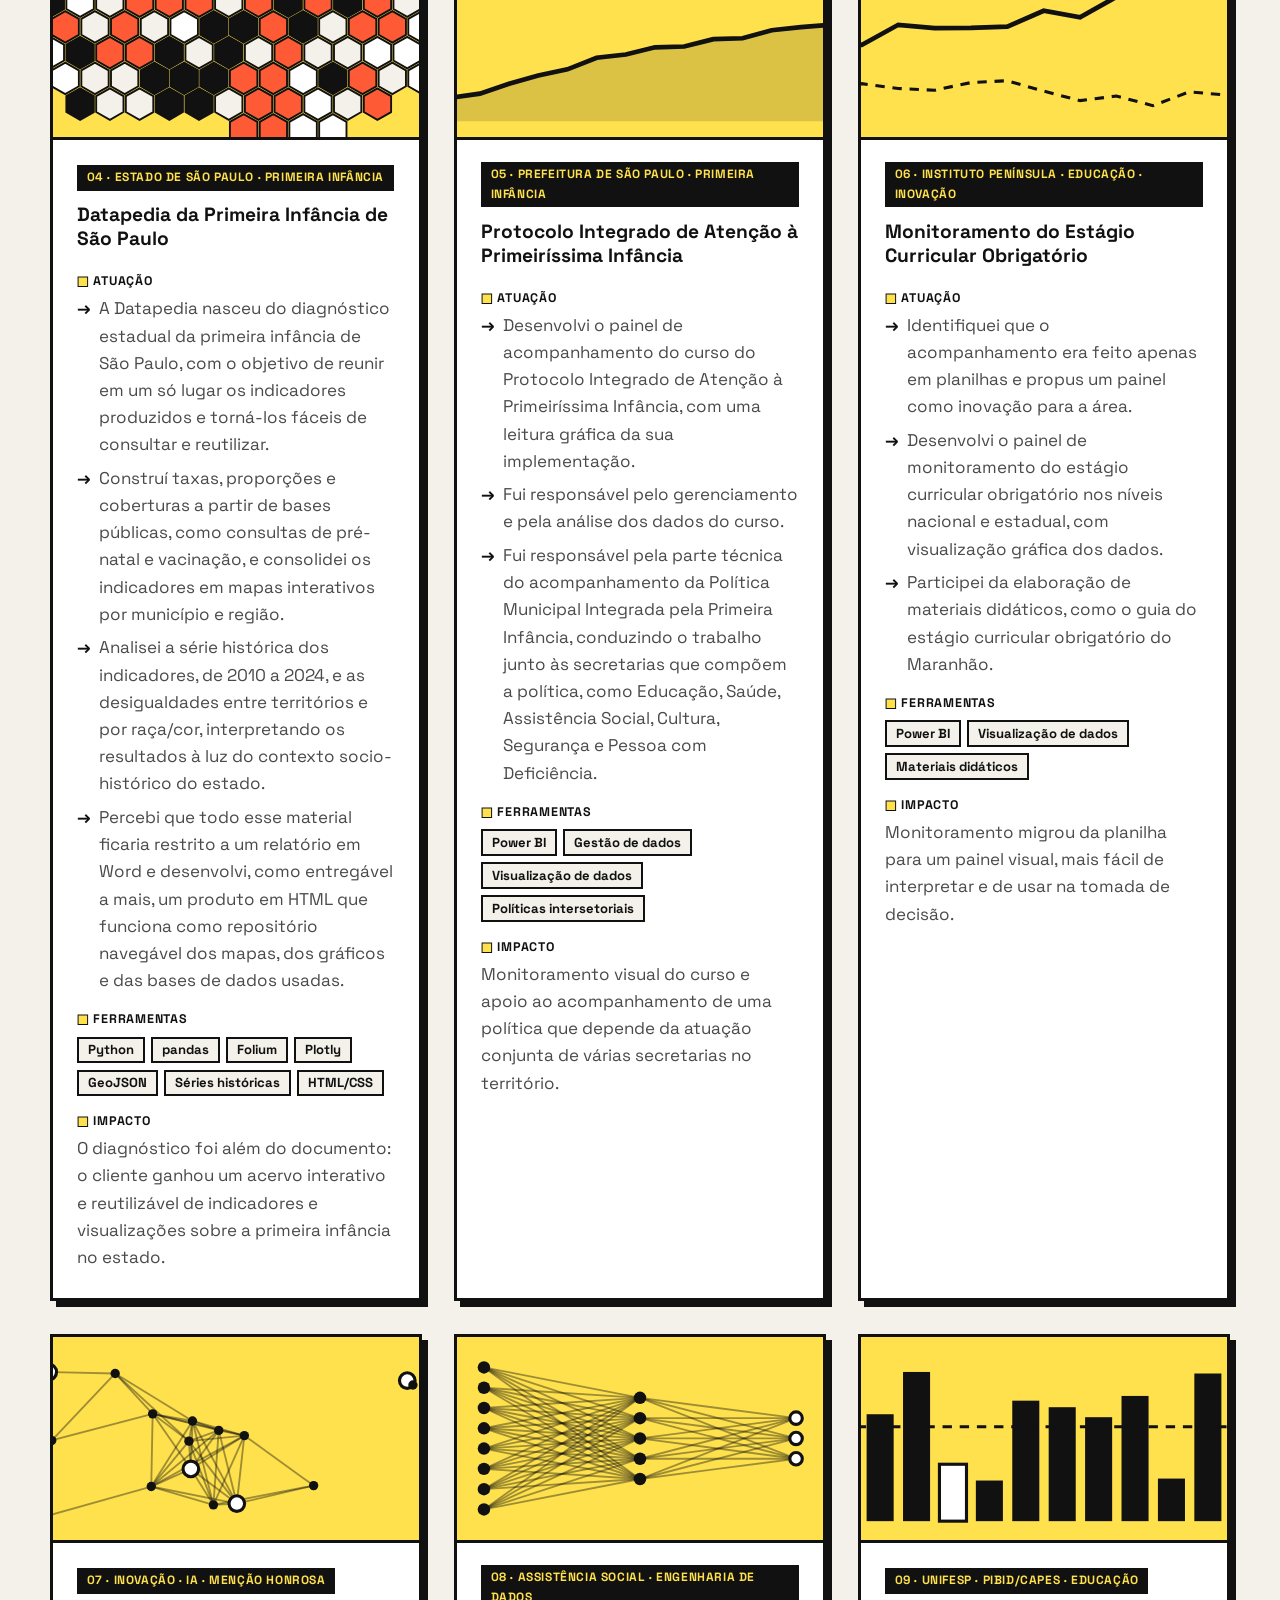
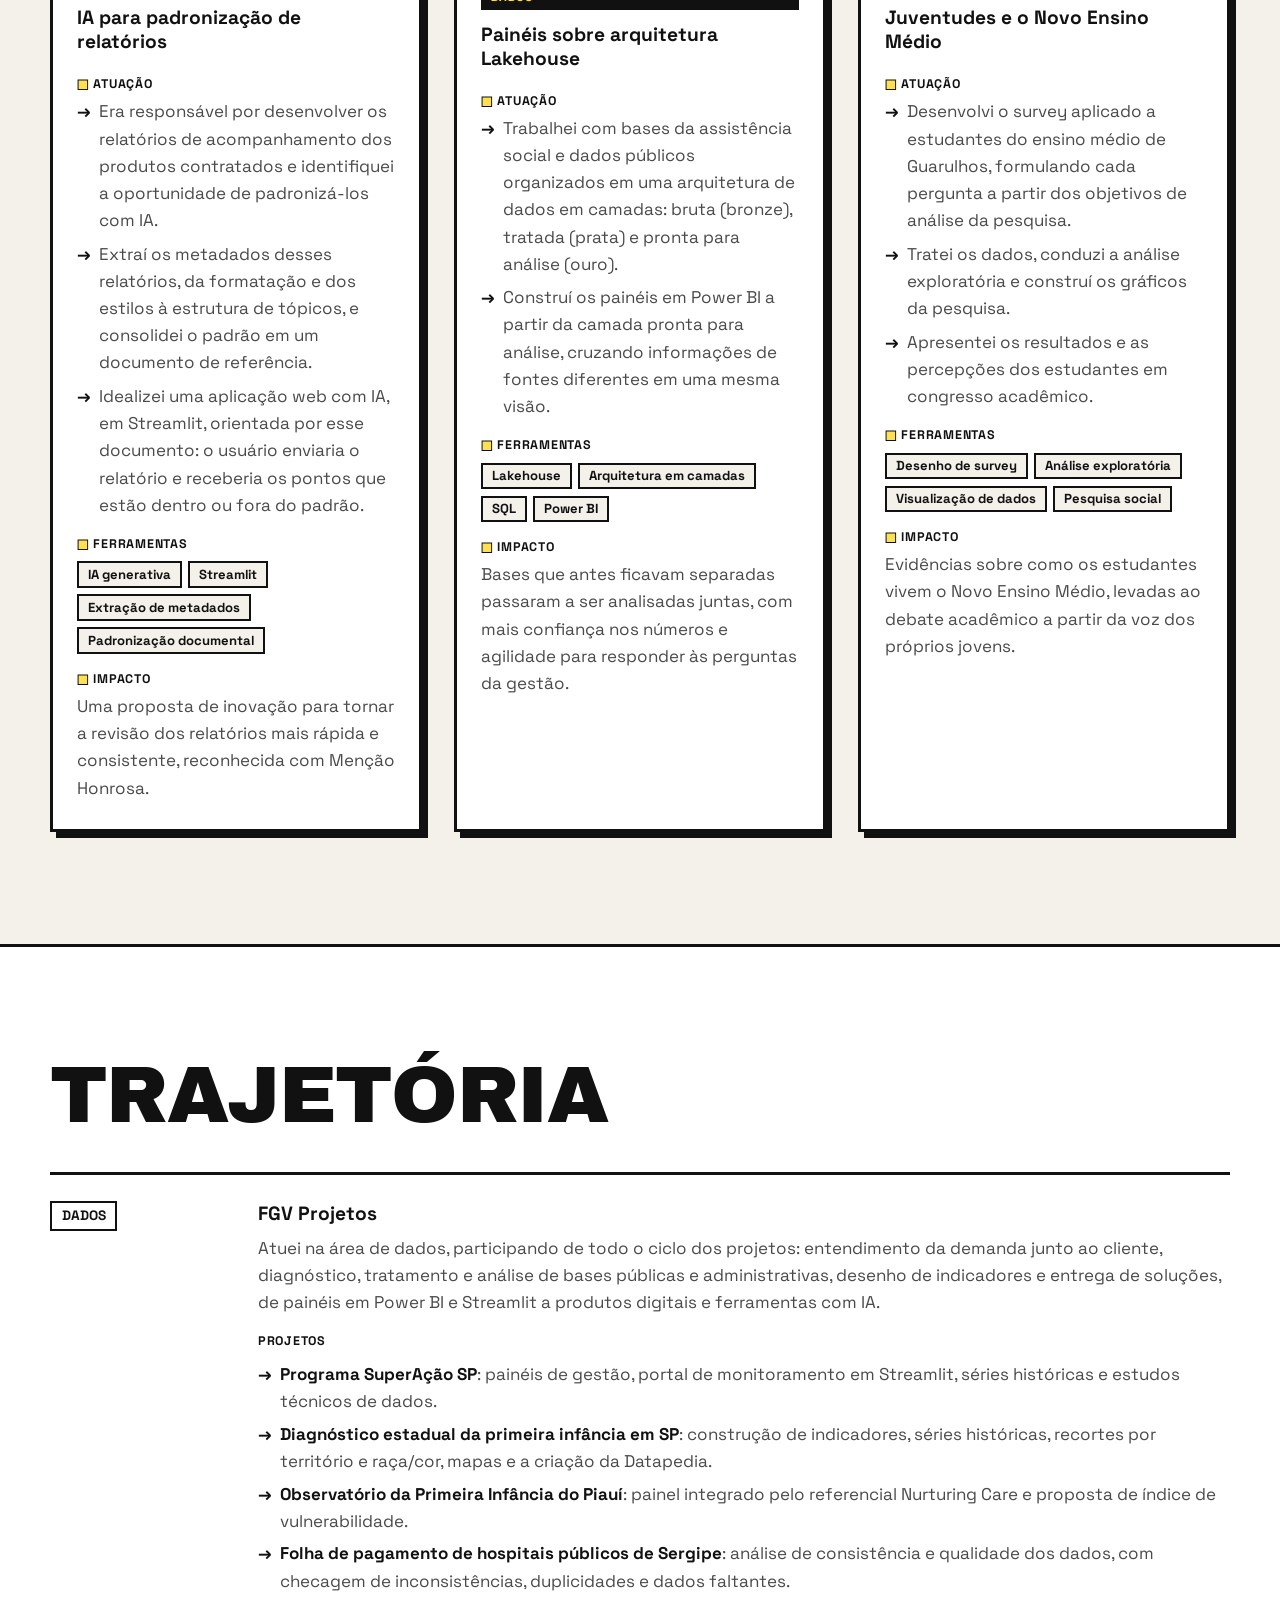
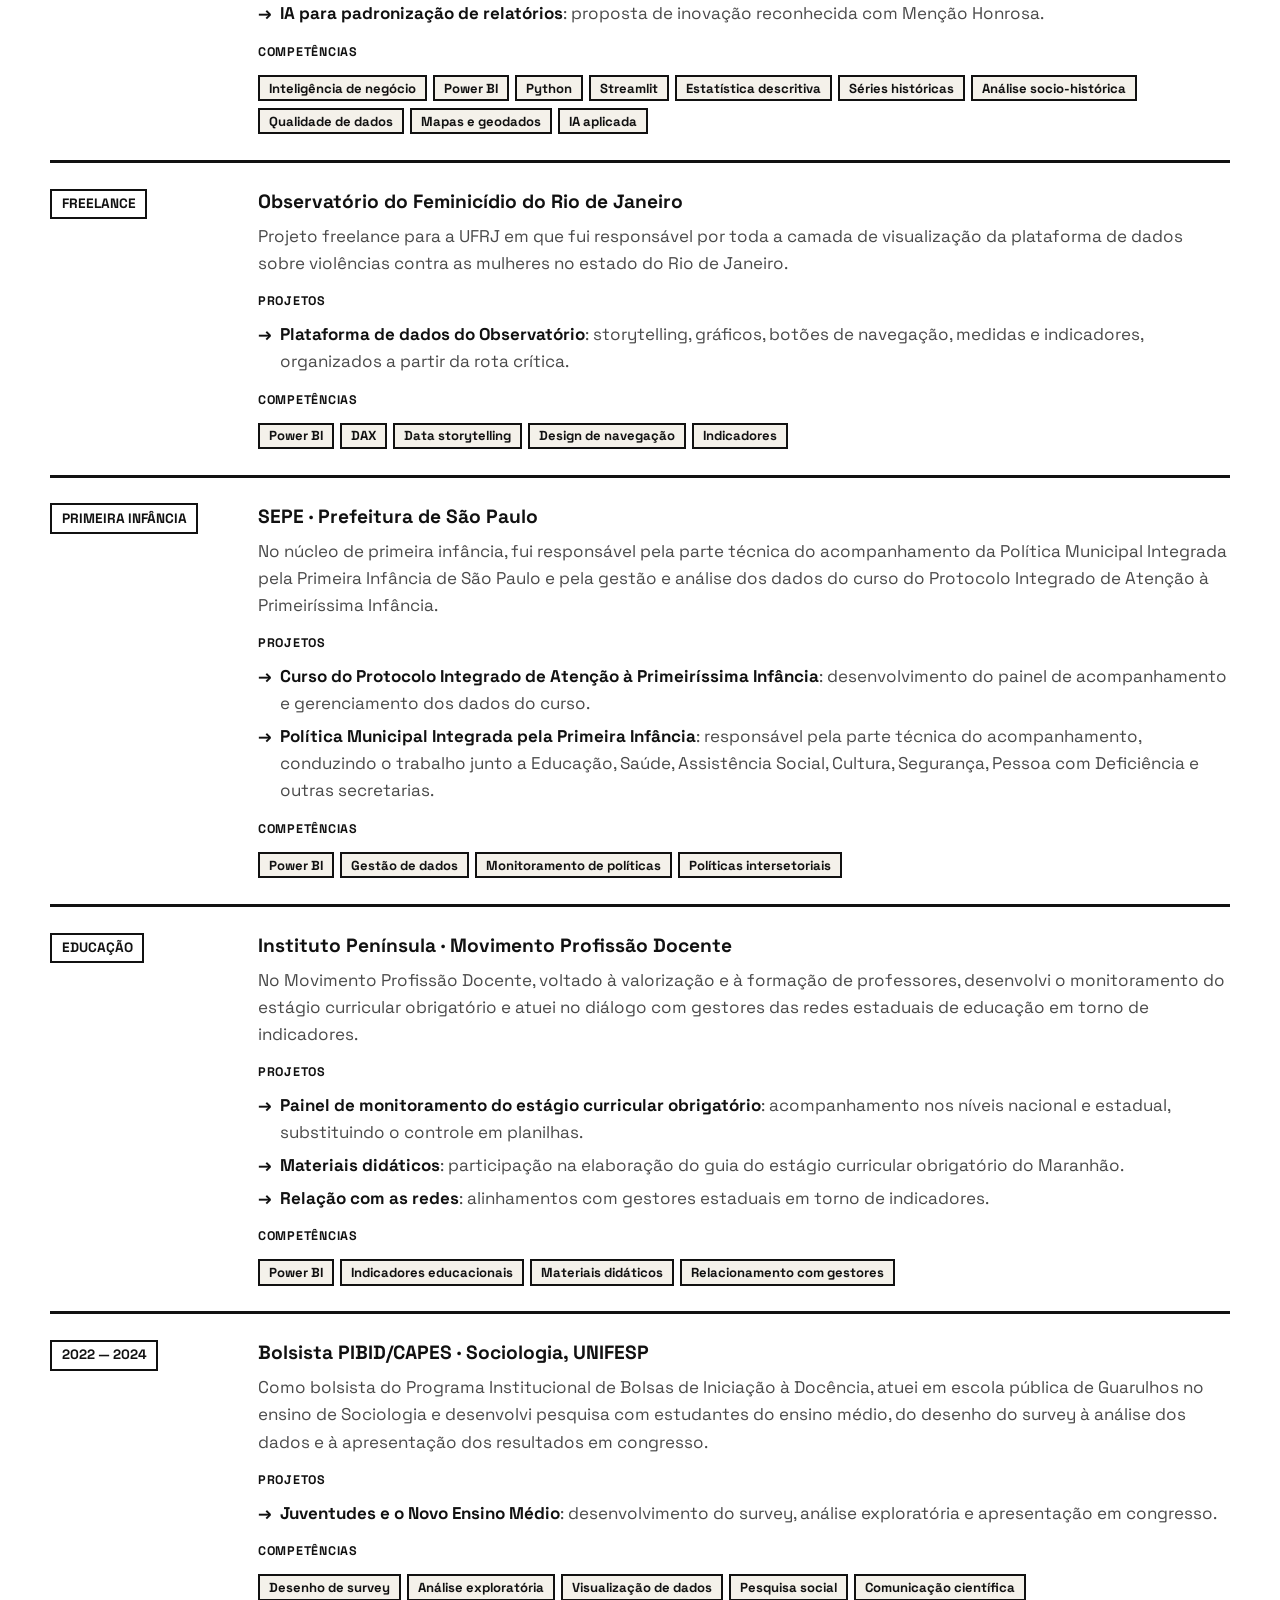
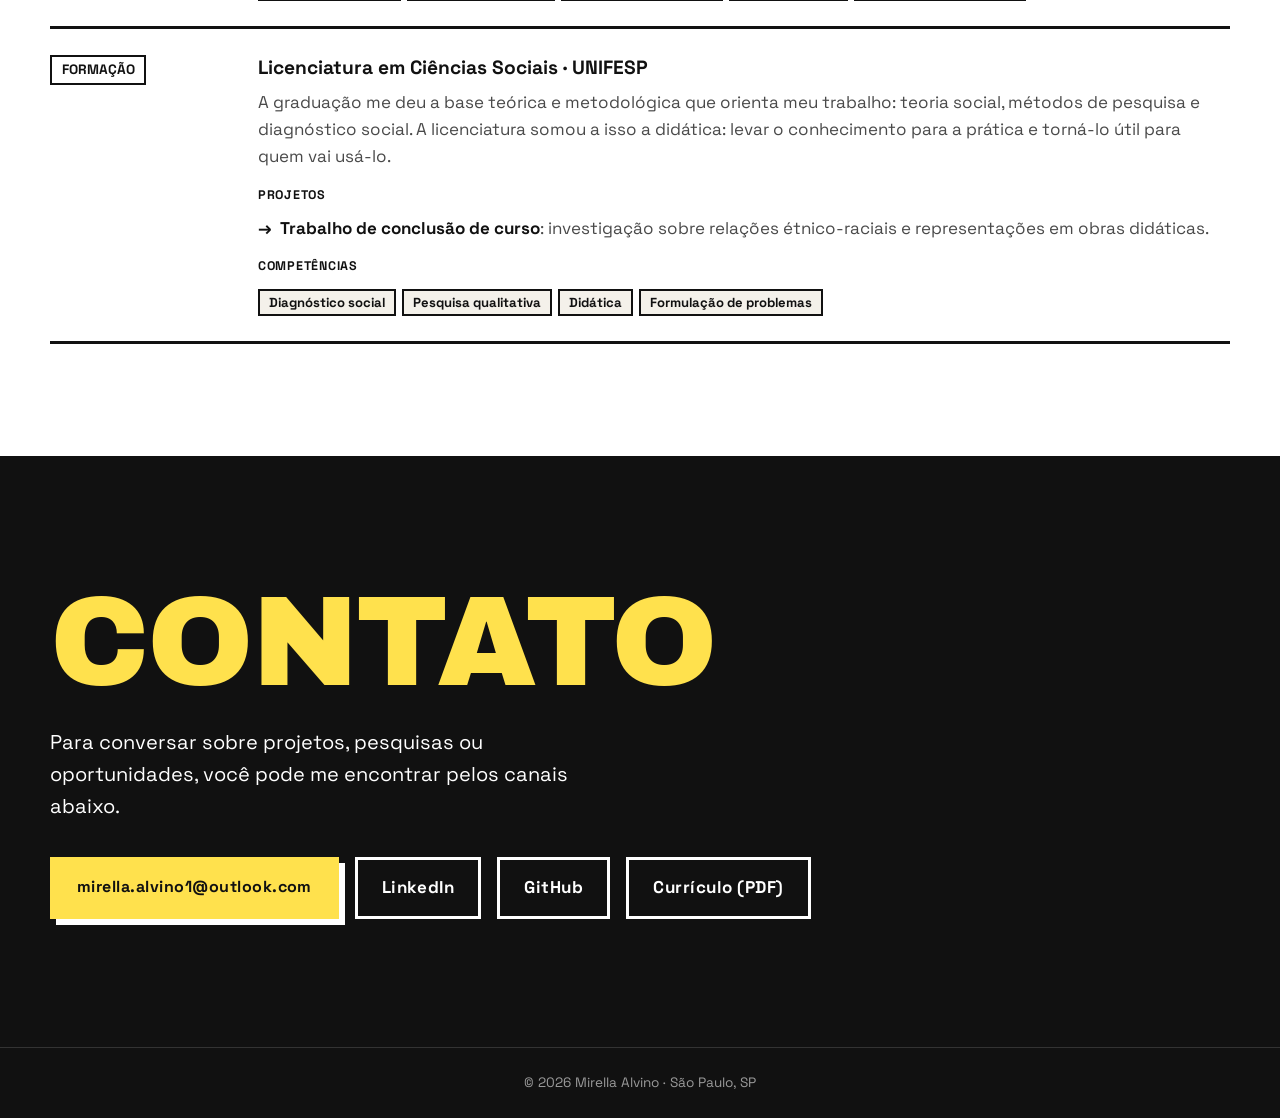
==== commit 2754e468: "Atualiza endereço do site para Portfolio-Mirella" ====
--- a/index.html
+++ b/index.html
@@ -10,8 +10,8 @@
   <meta property="og:type" content="website">
   <meta property="og:title" content="Mirella Alvino — Portfólio">
   <meta property="og:description" content="Portfólio de Mirella Alvino: inteligência de negócio e soluções inovadoras com dados, plataformas e IA.">
-  <meta property="og:url" content="https://mialvino3-a11y.github.io/Portf-lio-/">
-  <meta property="og:image" content="https://mialvino3-a11y.github.io/Portf-lio-/img/previa-pt.png">
+  <meta property="og:url" content="https://mialvino3-a11y.github.io/Portfolio-Mirella/">
+  <meta property="og:image" content="https://mialvino3-a11y.github.io/Portfolio-Mirella/img/previa-pt.png">
   <meta property="og:image:width" content="1200">
   <meta property="og:image:height" content="630">
   <meta property="og:locale" content="pt_BR">
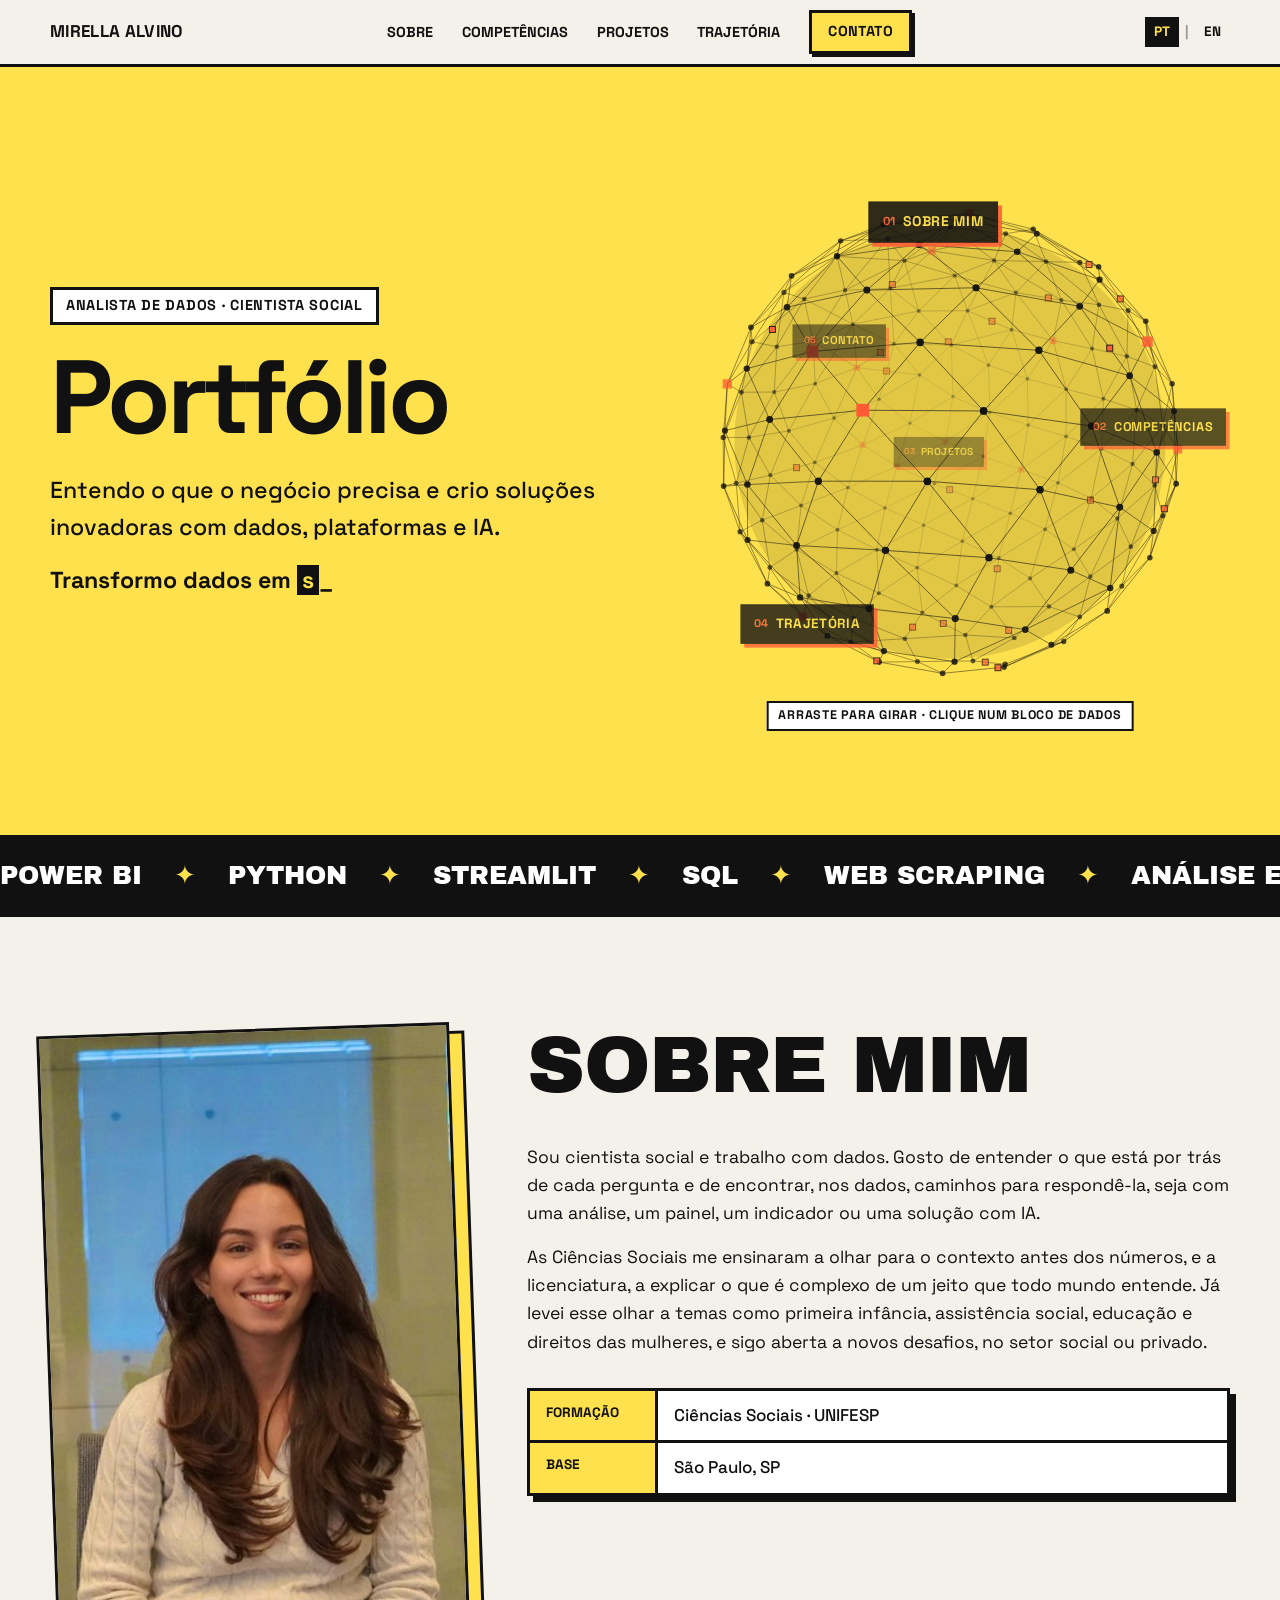
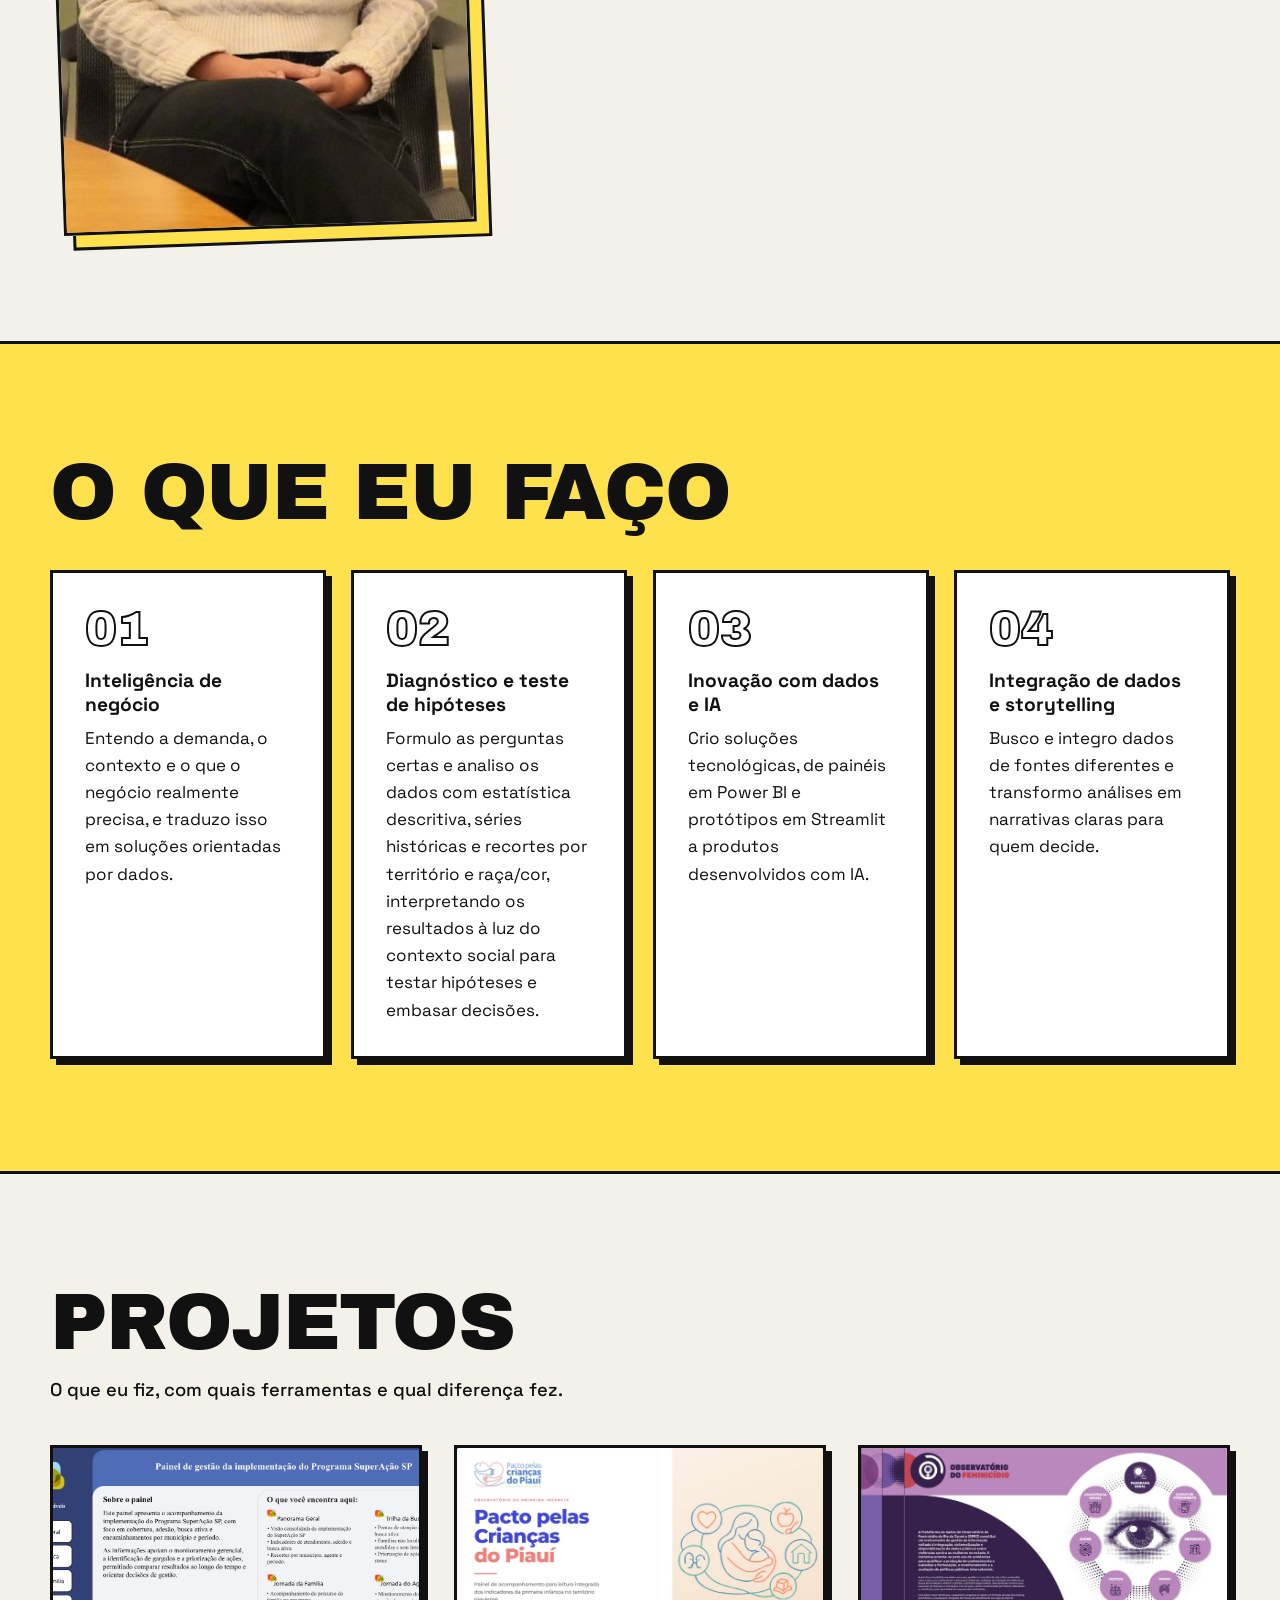
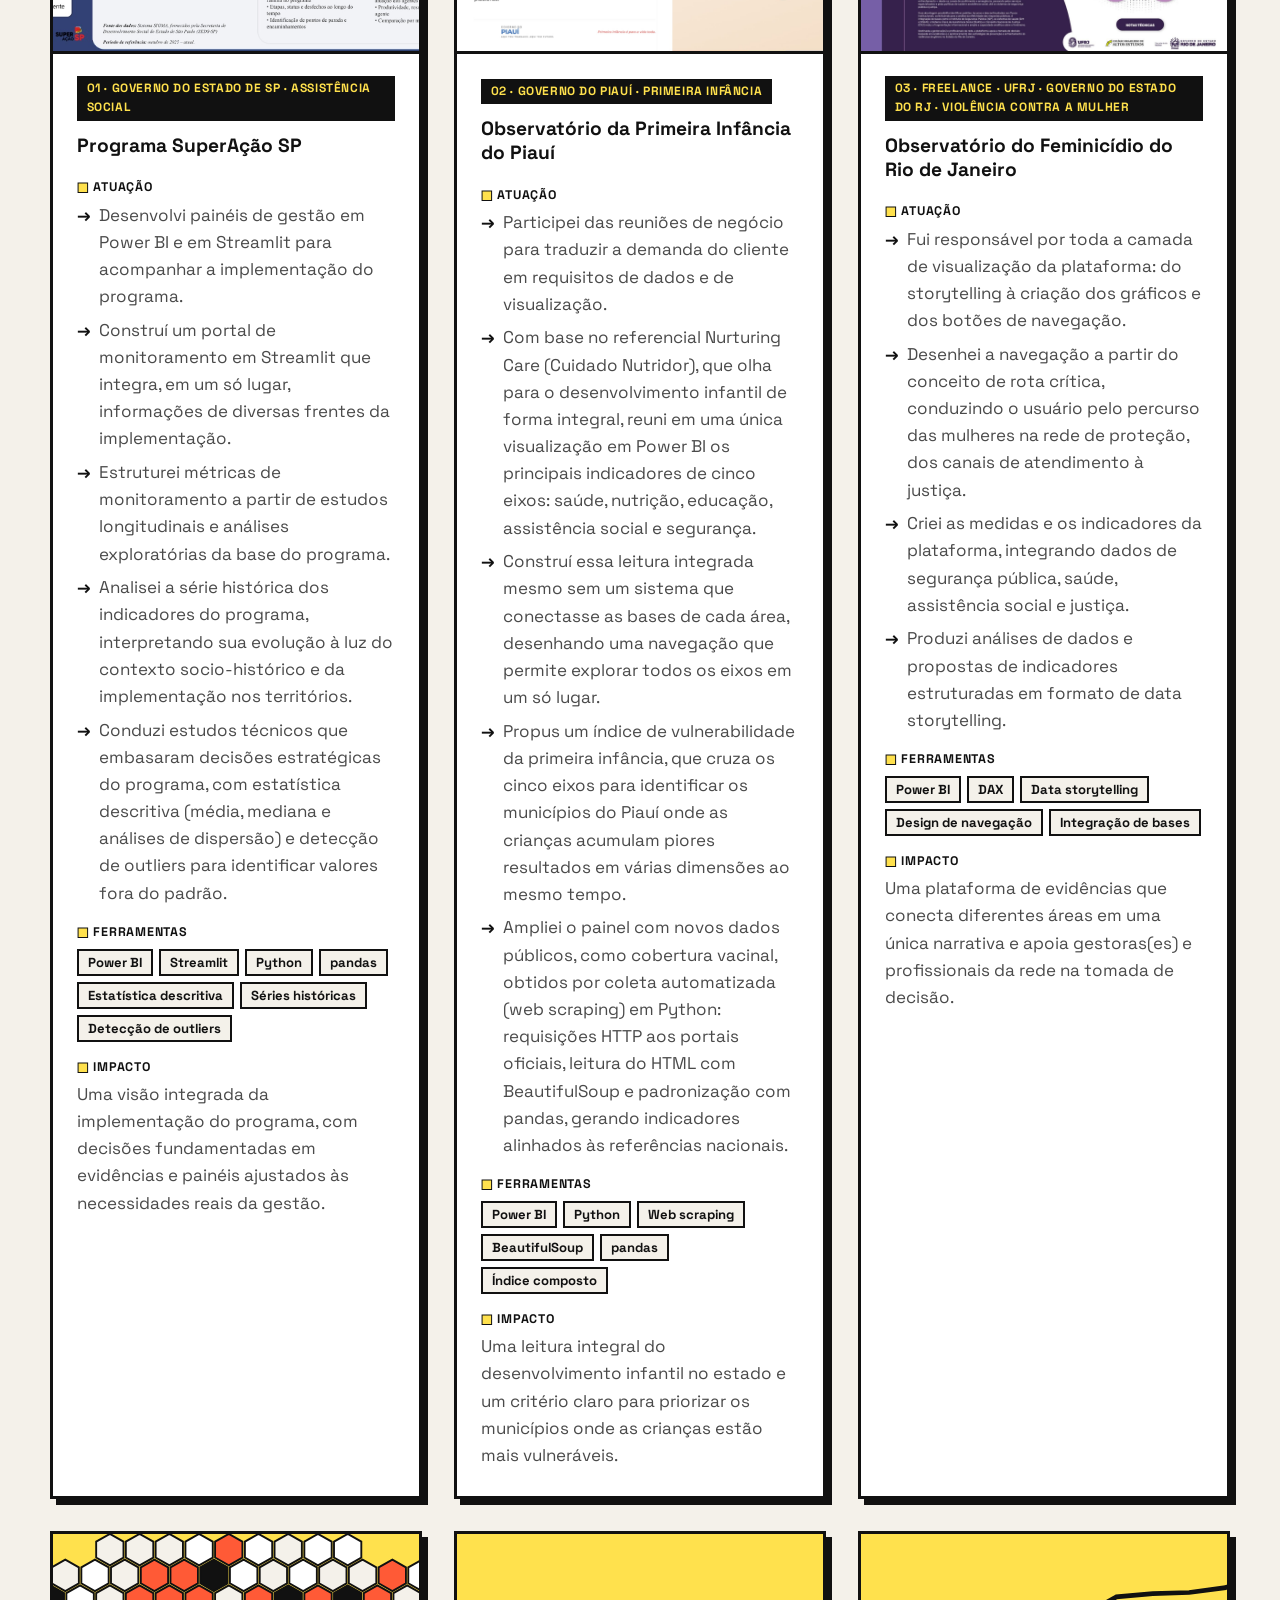
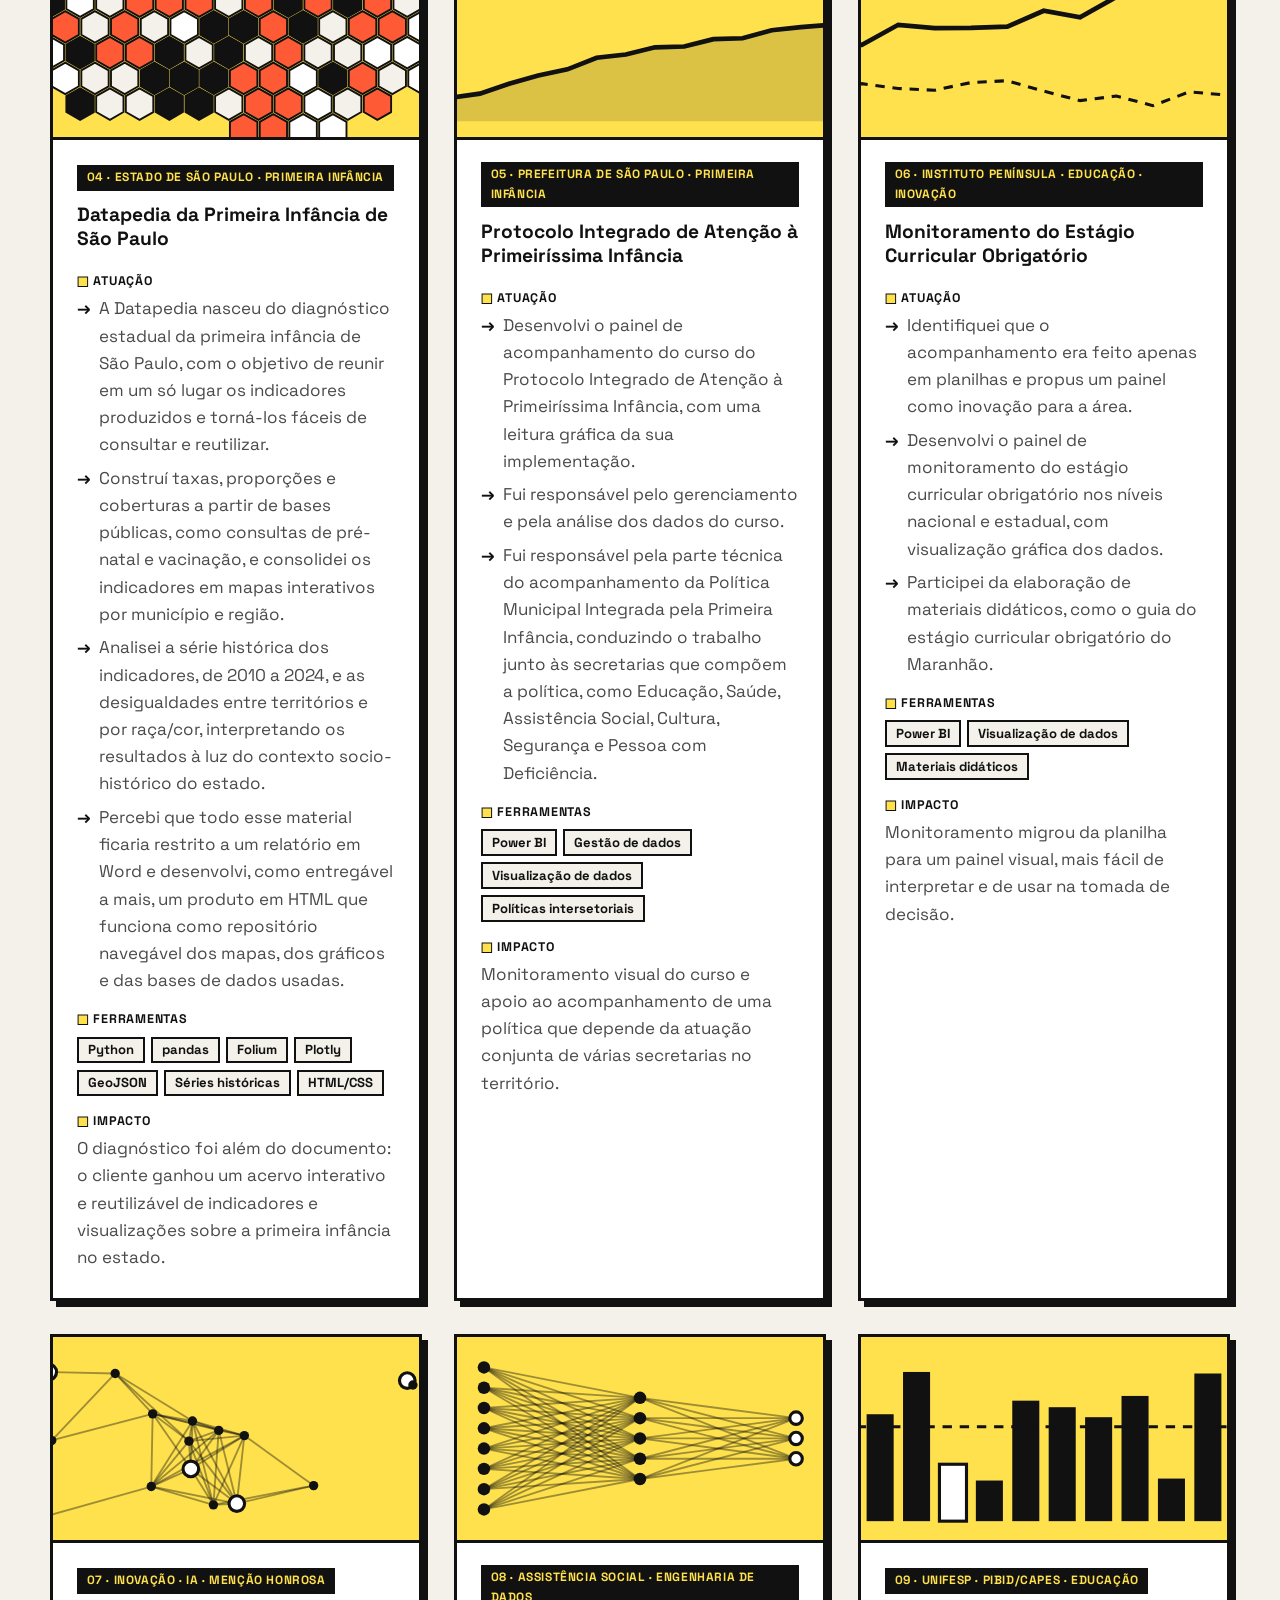
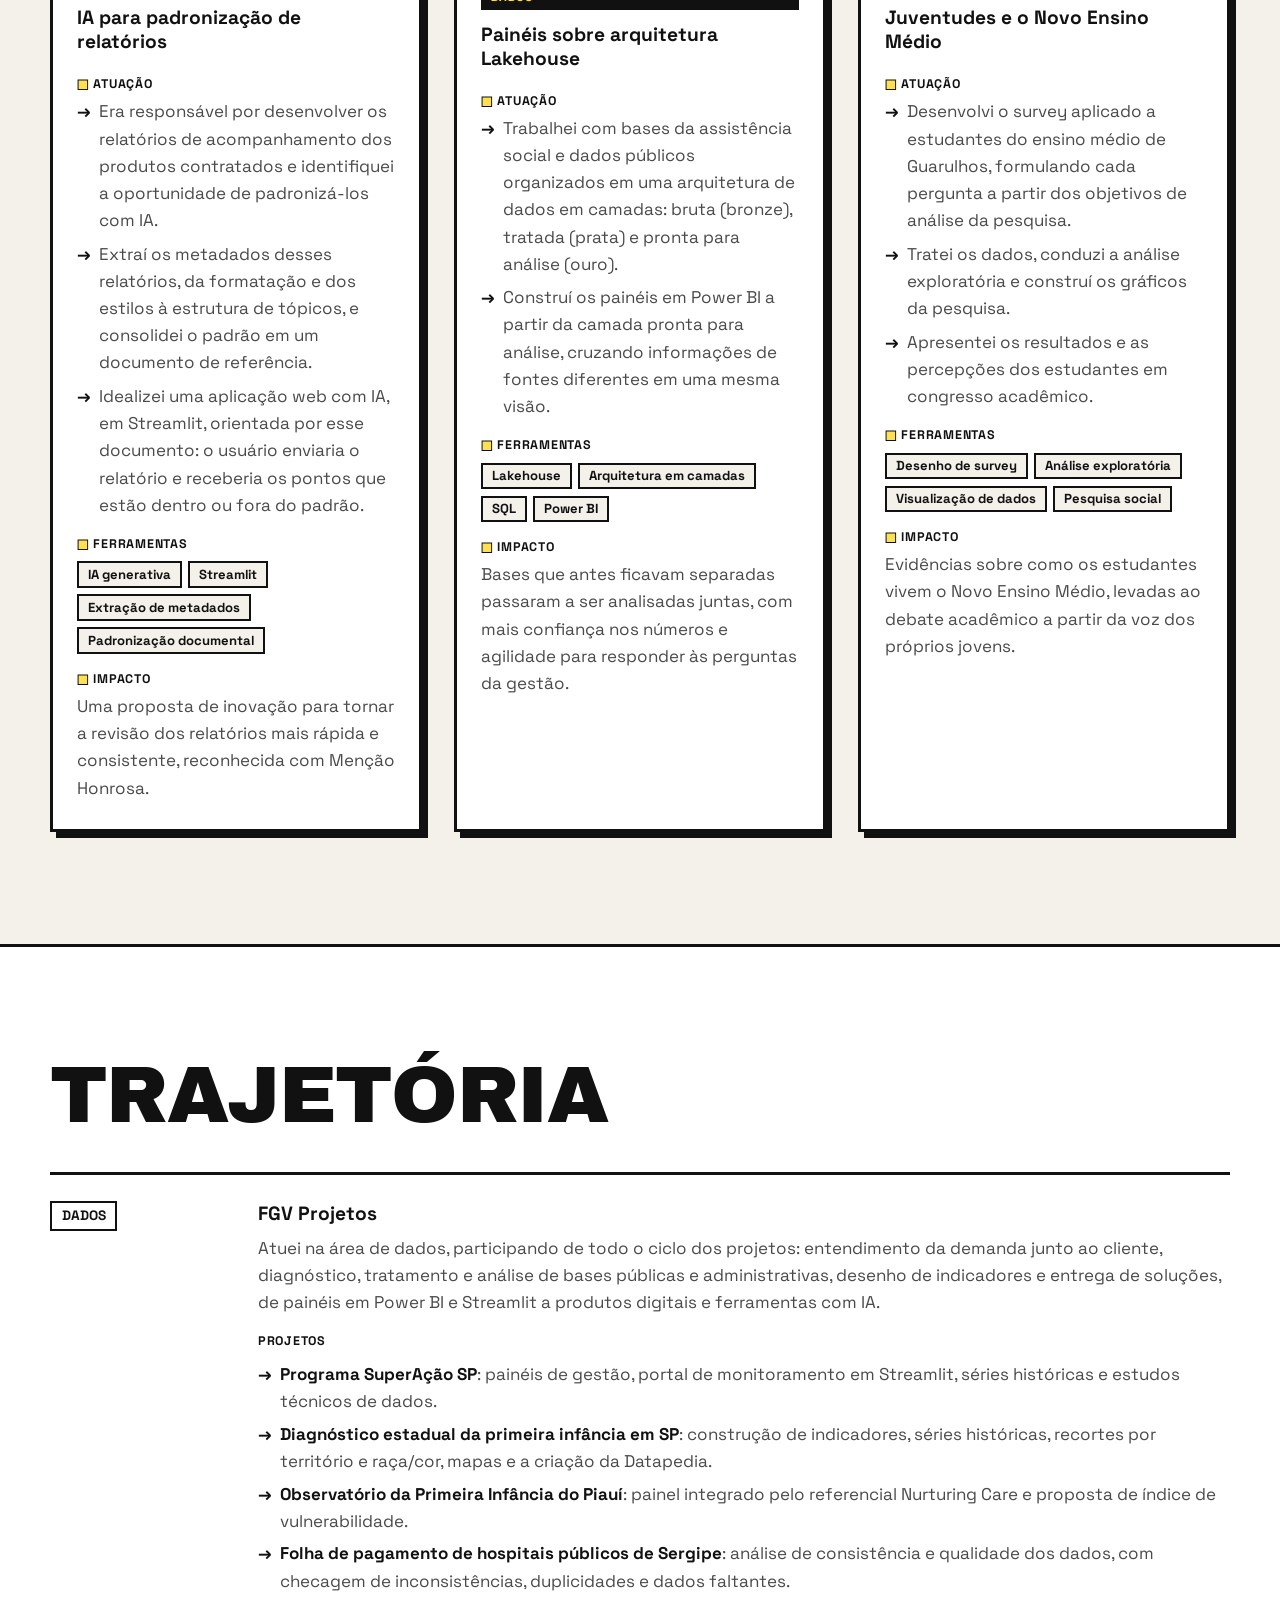
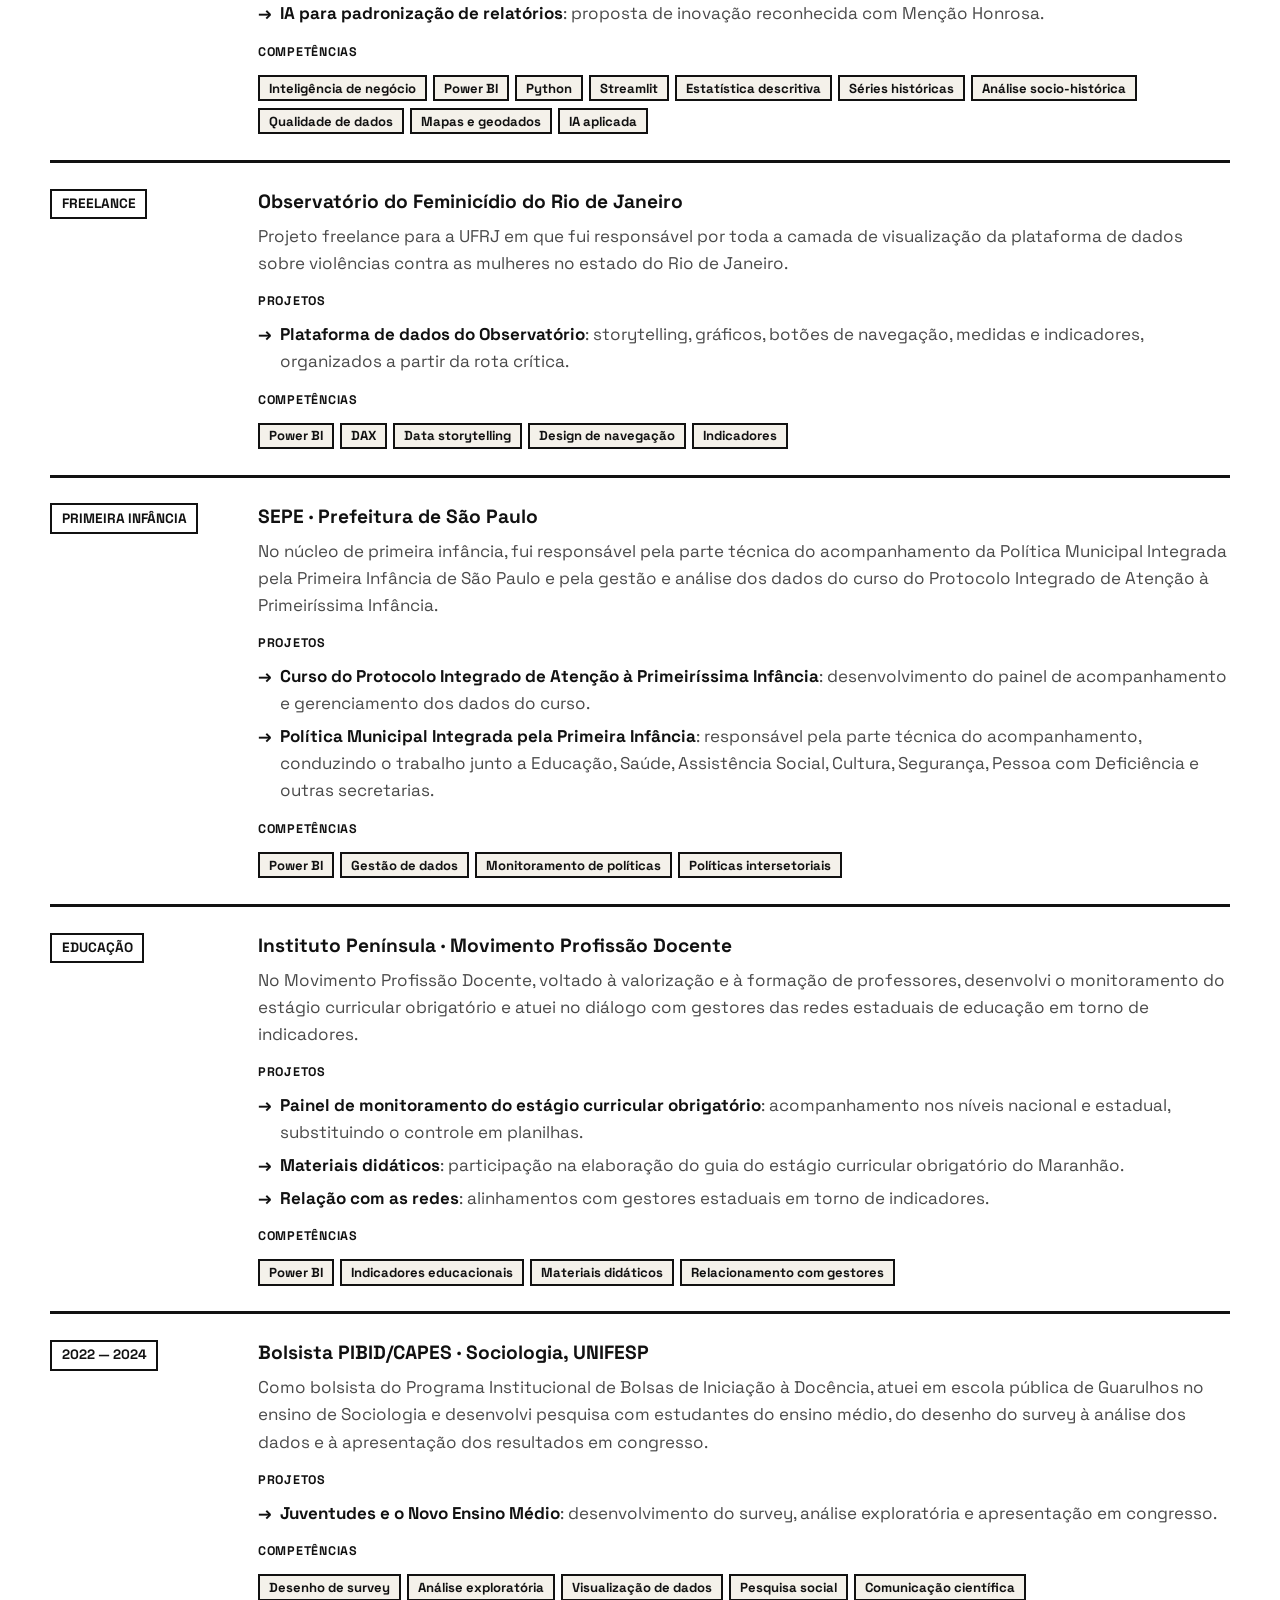
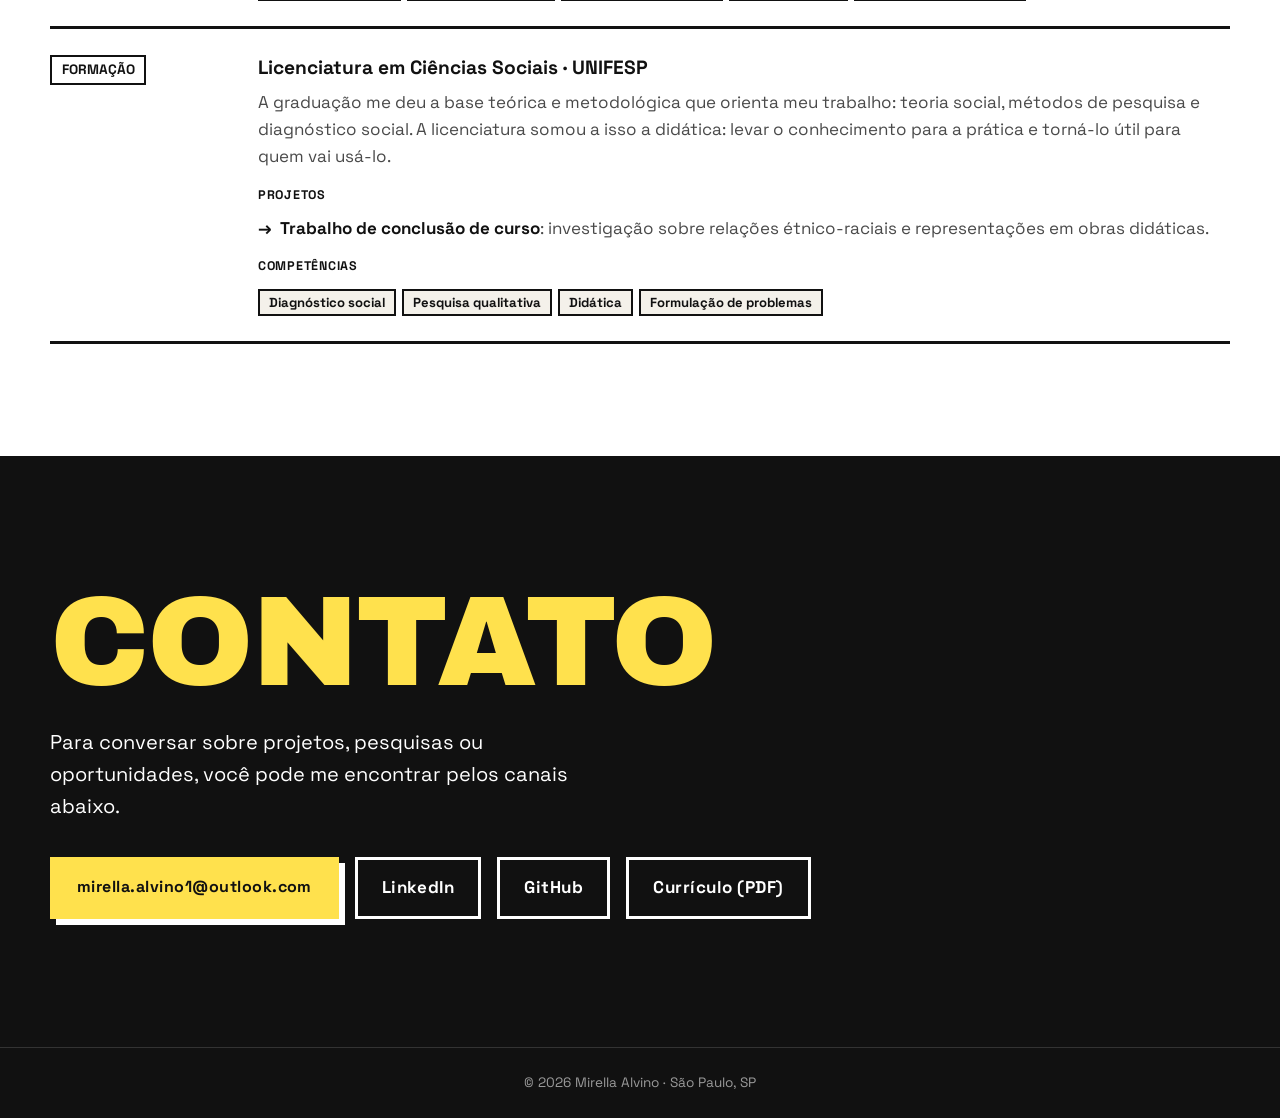
==== commit f97e86b0: "Capa: tira os quadradinhos e deixa só o globo" ====
--- a/index.html
+++ b/index.html
@@ -60,12 +60,6 @@
           <p class="digitando revelar" aria-label="Transformo dados em decisões, soluções, inovação, produtos e impacto">
             Transformo dados em <span class="palavra" data-palavras="decisões|soluções|inovação|produtos|impacto">decisões</span><span class="cursor-texto" aria-hidden="true">_</span>
           </p>
-          <nav class="quadros revelar" aria-label="Seções do portfólio">
-            <a href="#sobre" class="quadro"><small>01</small><span>Sobre mim</span><i aria-hidden="true">↘</i></a>
-            <a href="#projetos" class="quadro"><small>02</small><span>Projetos</span><i aria-hidden="true">↘</i></a>
-            <a href="#trajetoria" class="quadro"><small>03</small><span>Trajetória</span><i aria-hidden="true">↘</i></a>
-            <a href="#contato" class="quadro"><small>04</small><span>Contato</span><i aria-hidden="true">↘</i></a>
-          </nav>
         </div>
 
         <!-- mundo social feito de dados: pessoas (pontos) ligadas por conexões.
--- a/style.css
+++ b/style.css
@@ -132,19 +132,6 @@
   20%, 60% { box-shadow: 0 0 0 6px var(--laranja), 10px 10px 0 6px var(--preto); }
 }
 
-/* quadradinhos de navegação da capa */
-.quadros { display: grid; grid-template-columns: repeat(4, minmax(0, 1fr)); gap: .8rem; margin-top: 2.2rem; max-width: 38rem; }
-.quadro {
-  aspect-ratio: 1; display: flex; flex-direction: column; justify-content: space-between;
-  padding: .75rem; background: var(--branco); color: var(--preto); text-decoration: none;
-  border: var(--borda); box-shadow: 4px 4px 0 var(--preto);
-  transition: transform .15s, box-shadow .15s, background .15s;
-}
-.quadro small { font-weight: 700; font-size: .75rem; color: var(--laranja); }
-.quadro span { font-family: var(--titulo); text-transform: uppercase; font-size: .8rem; line-height: 1.1; overflow-wrap: anywhere; }
-.quadro i { font-style: normal; font-weight: 700; align-self: flex-end; transition: transform .15s; }
-.quadro:hover, .quadro:focus-visible { background: var(--preto); color: var(--amarelo); transform: translate(-3px, -3px); box-shadow: 7px 7px 0 var(--laranja); outline: none; }
-.quadro:hover i, .quadro:focus-visible i { transform: translate(3px, 3px); }
 .intro-secao { font-size: 1.15rem; font-weight: 500; margin: -1.5rem 0 2.5rem; }
 
 /* ============ PROJETOS ============ */
@@ -331,11 +318,6 @@
 
 /* ============ CELULAR ============ */
 @media (max-width: 800px) {
-  .quadros { grid-template-columns: repeat(2, minmax(0, 1fr)); max-width: 22rem; }
-  .quadro { aspect-ratio: auto; min-height: 4.6rem; gap: .4rem; }
-  .quadro span { font-size: .9rem; }
-}
-@media (max-width: 800px) {
   .sobre-grid { grid-template-columns: 1fr; gap: 3rem; }
   .foto { max-width: 260px; }
   .menu-btn { display: block; }
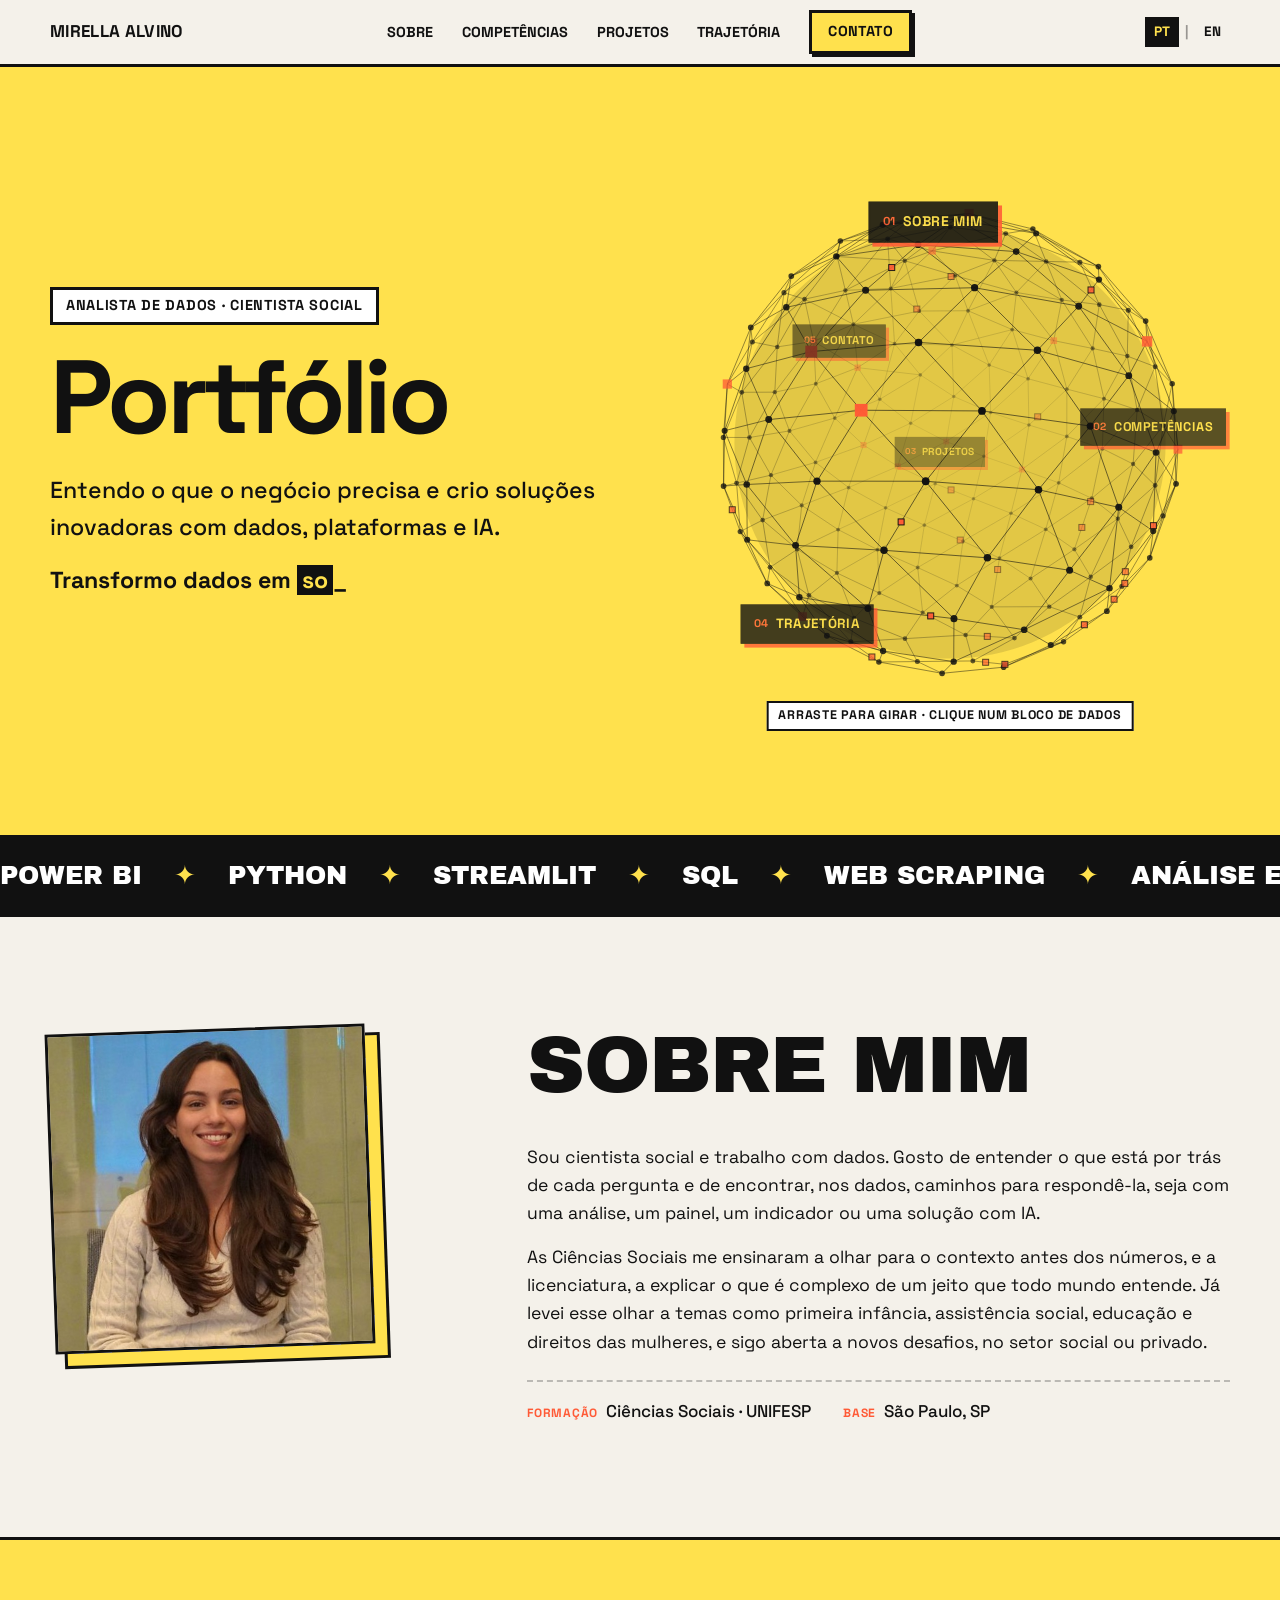
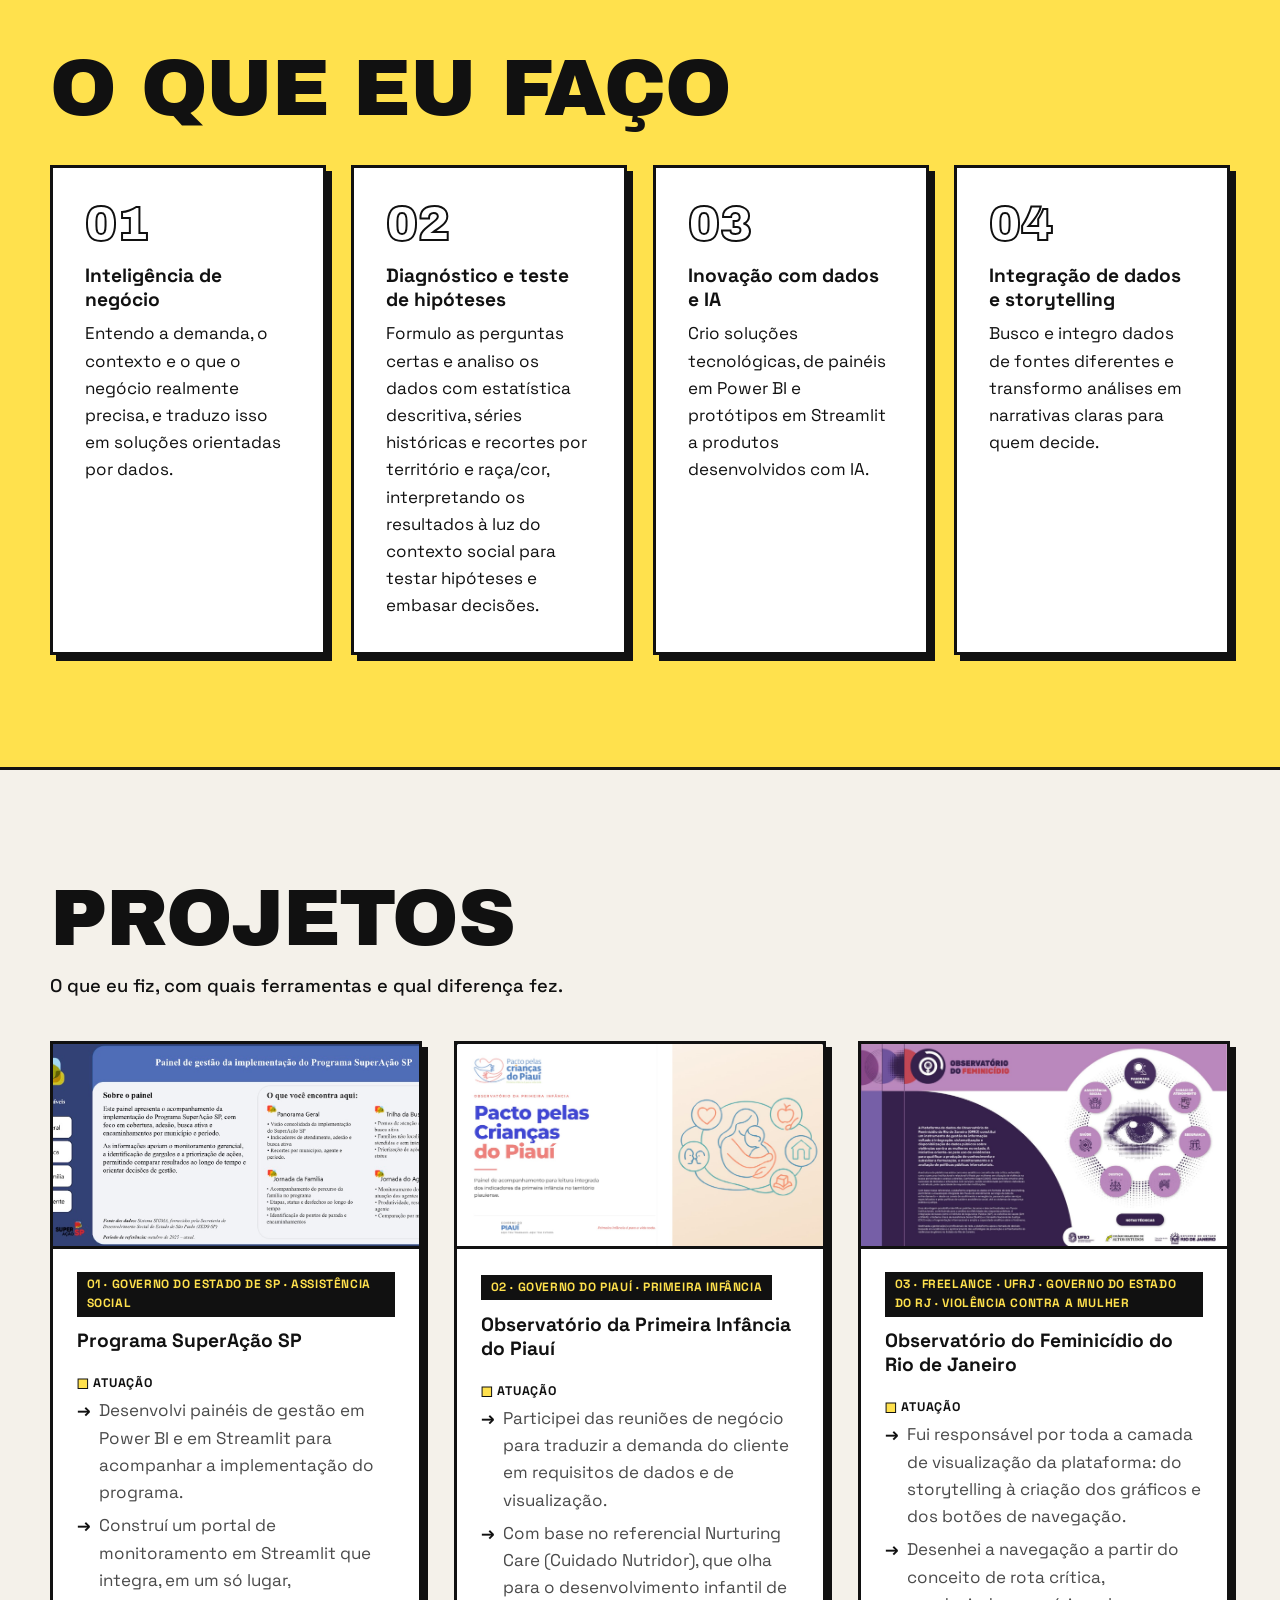
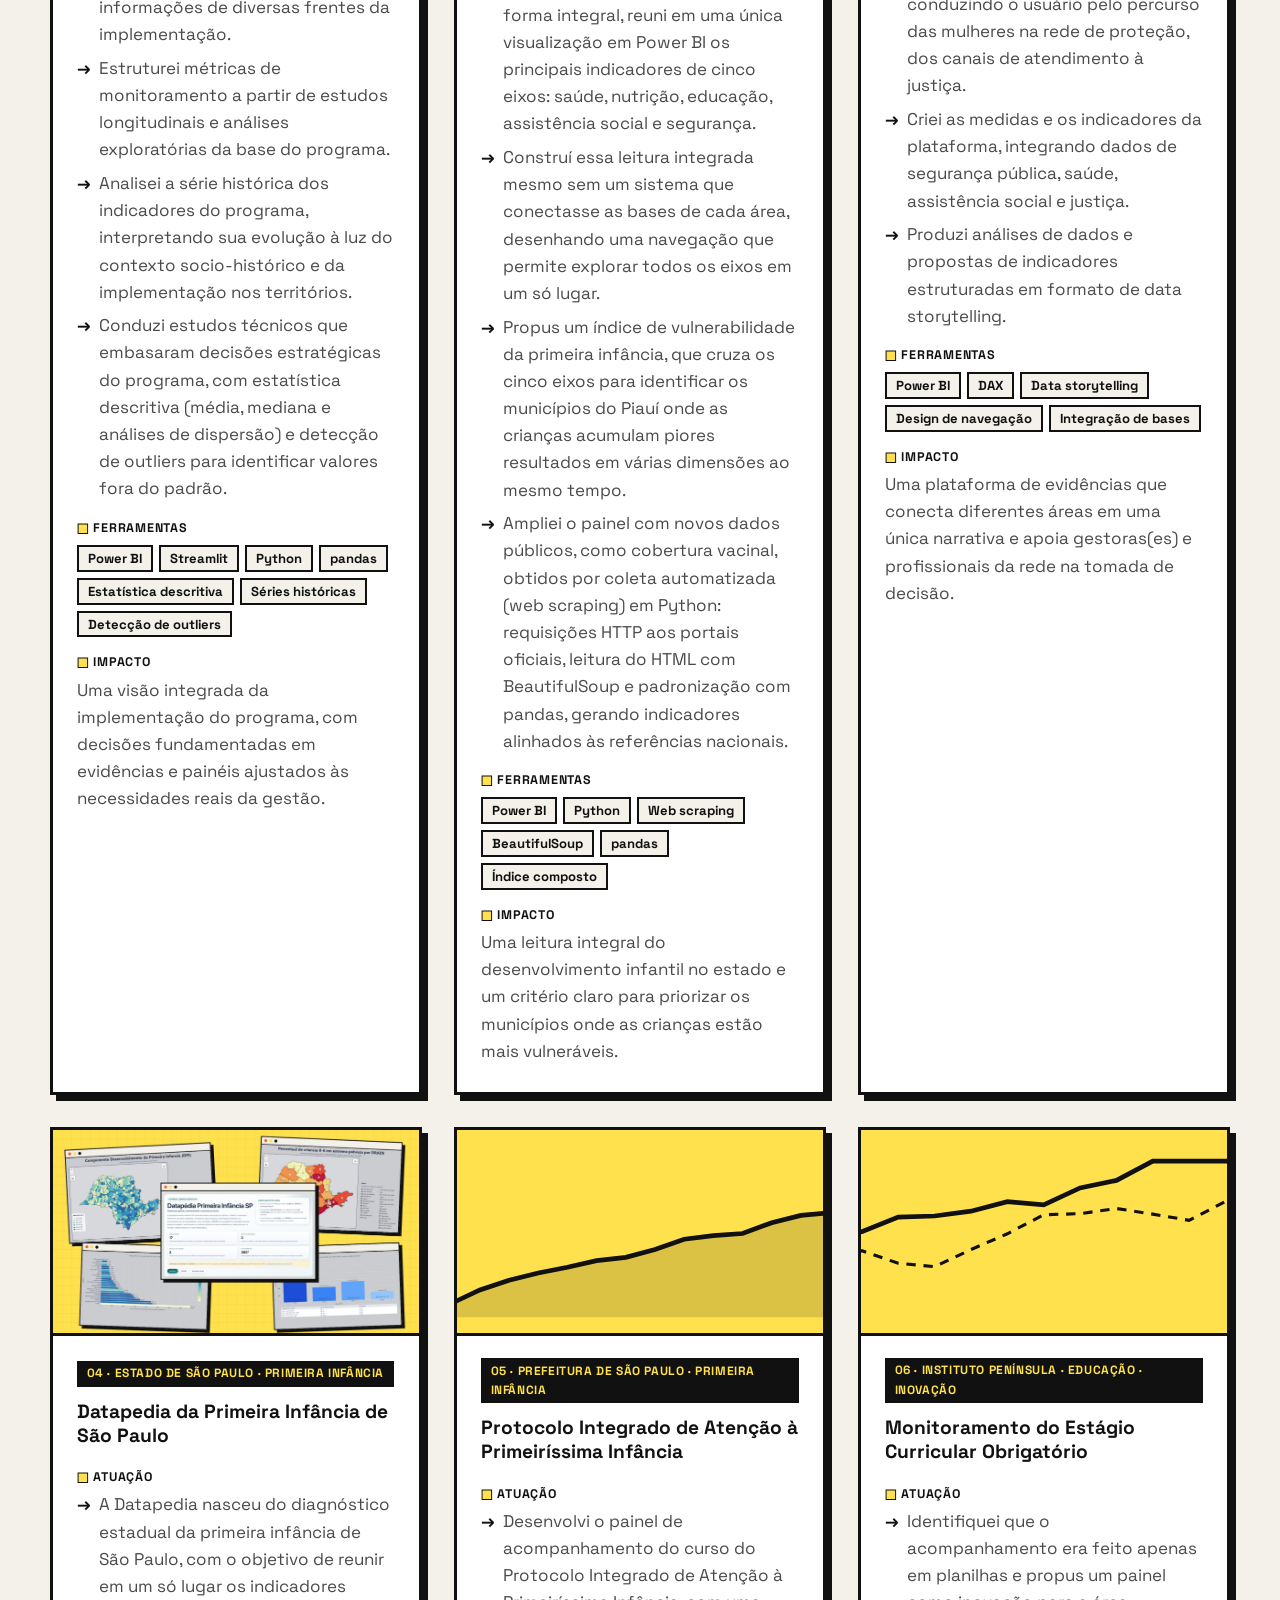
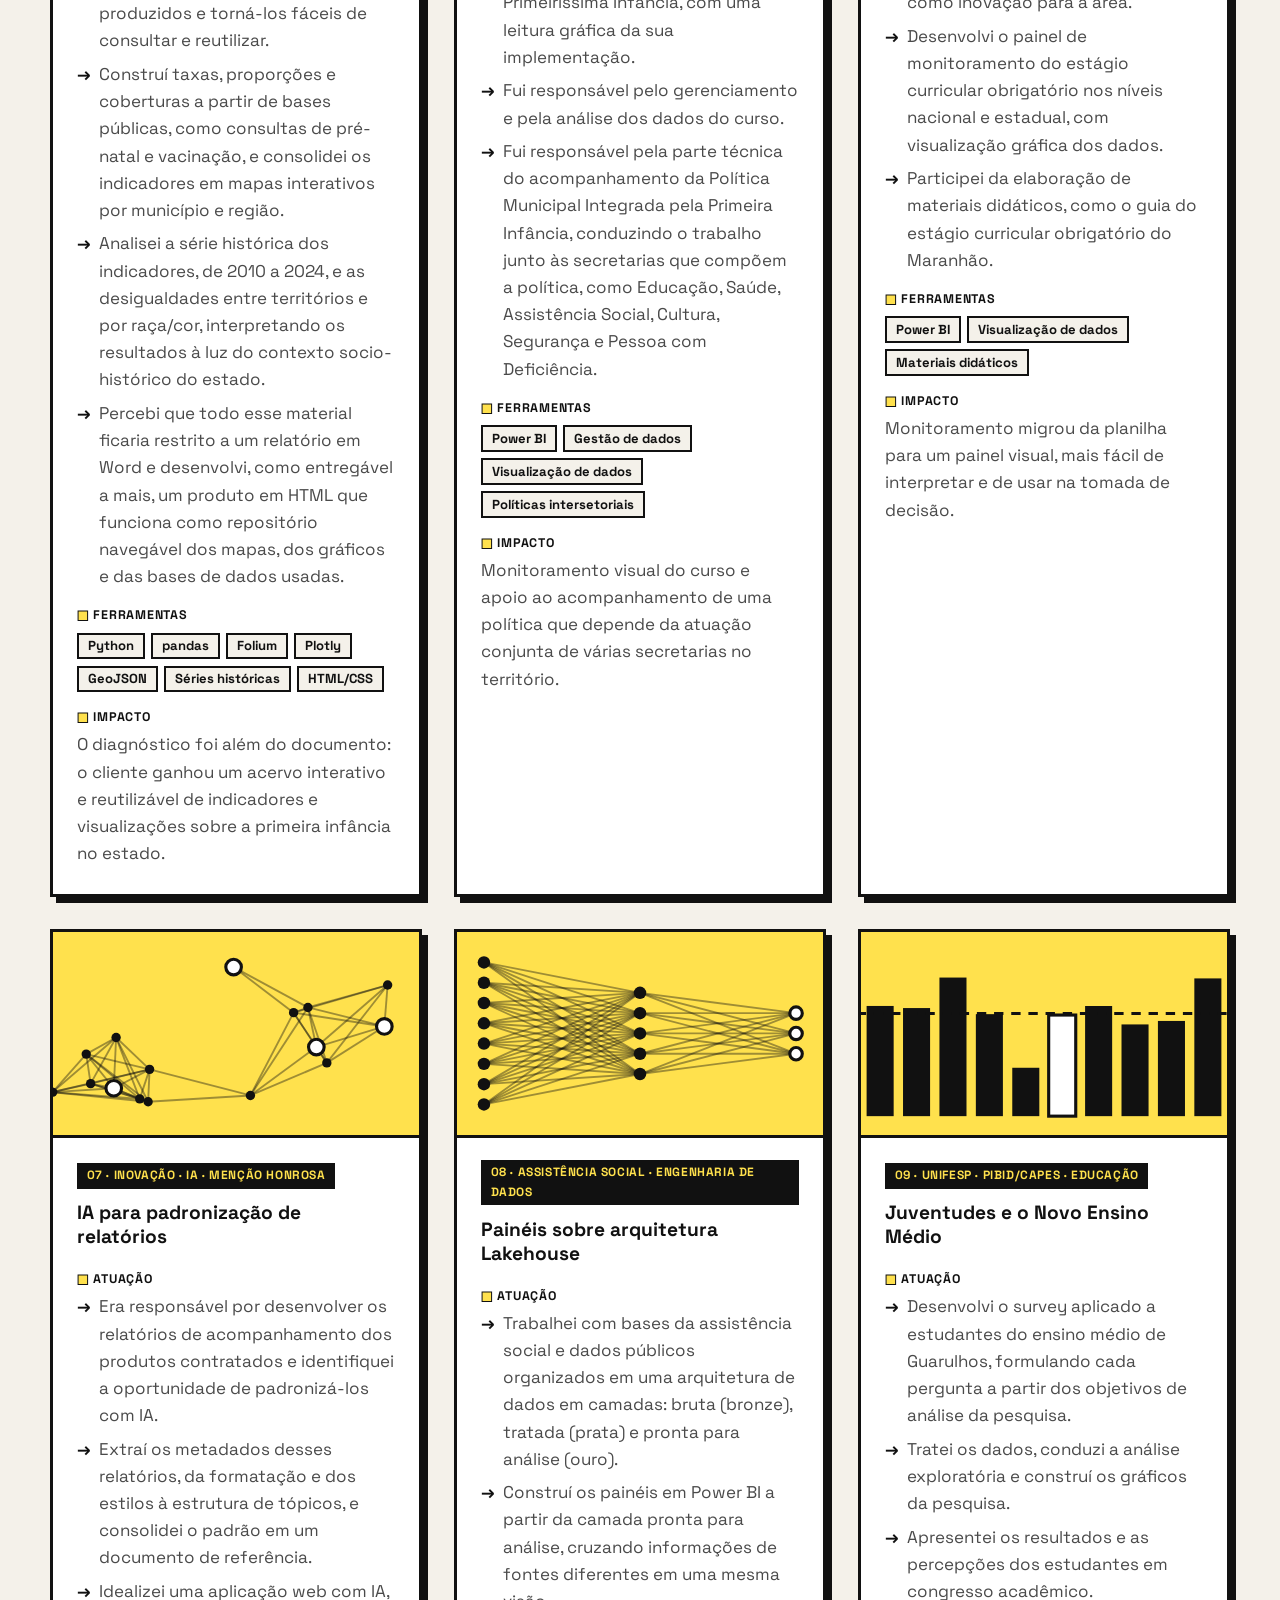
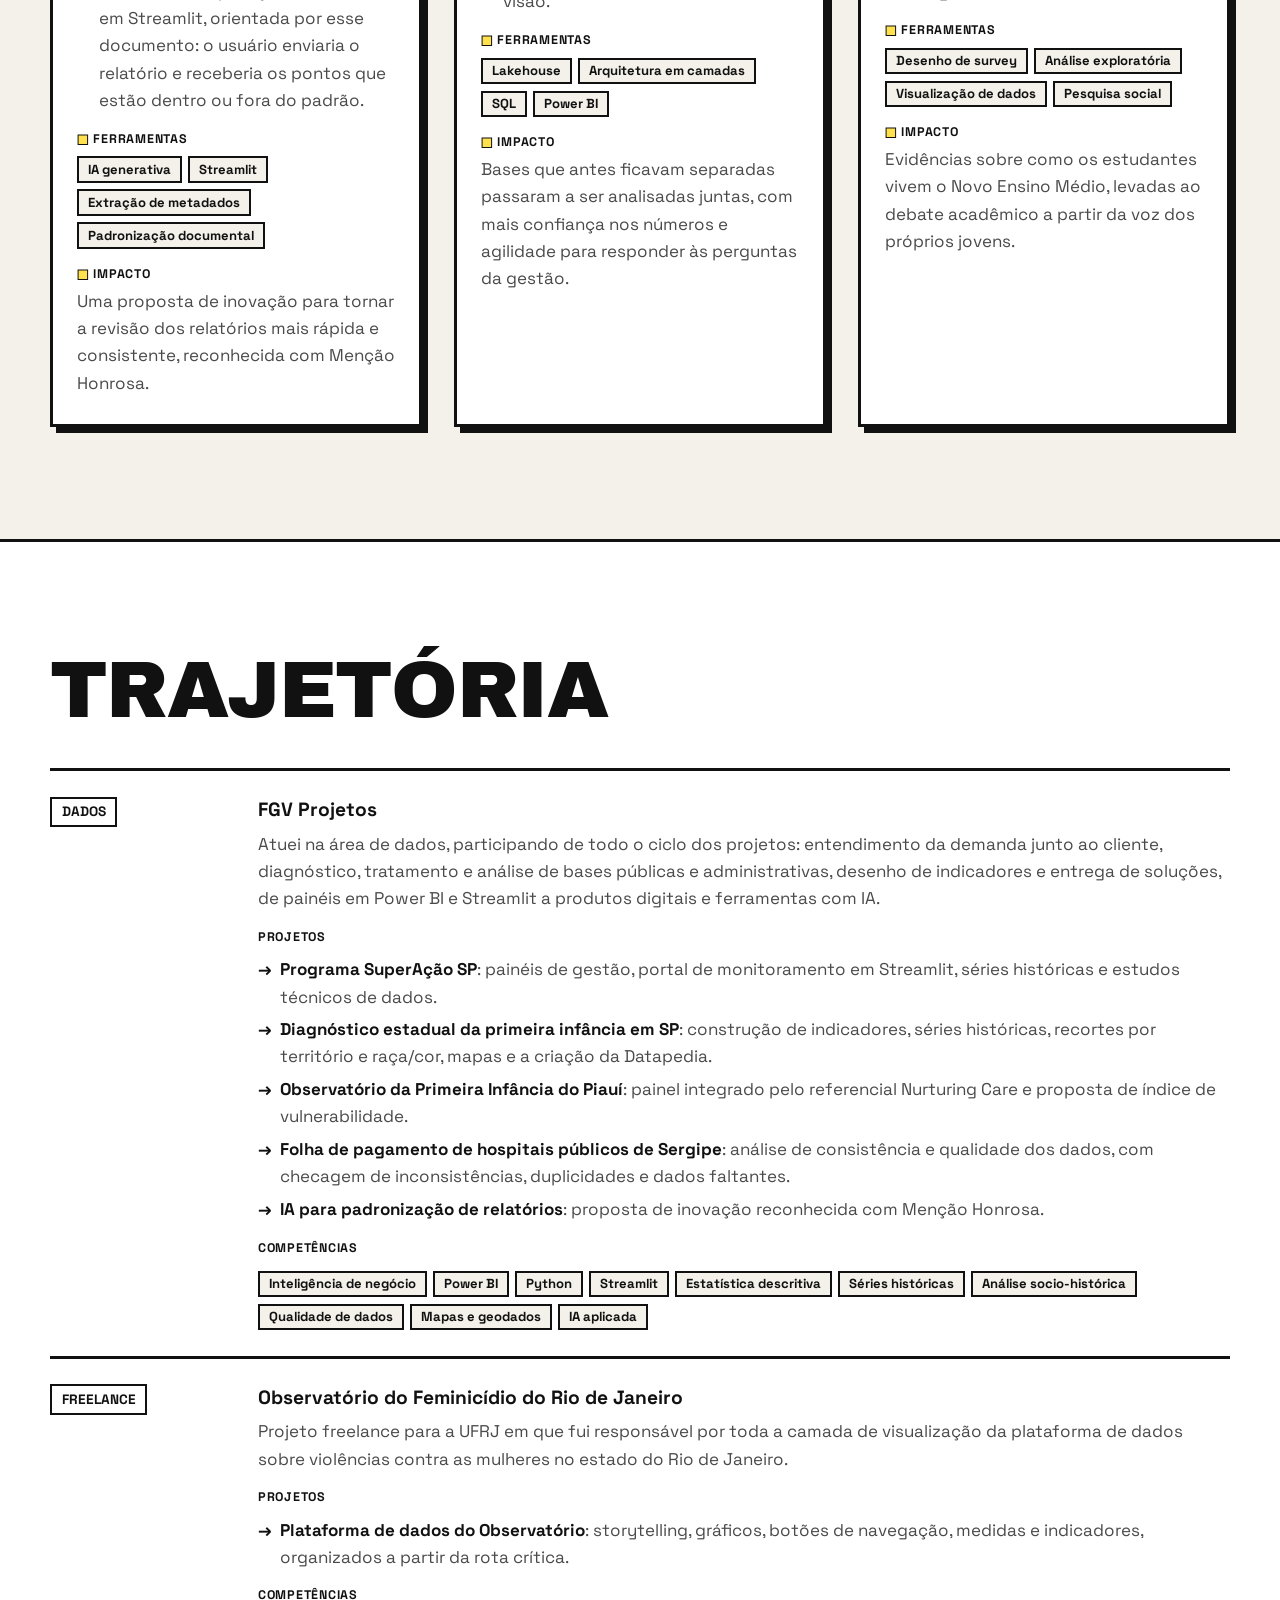
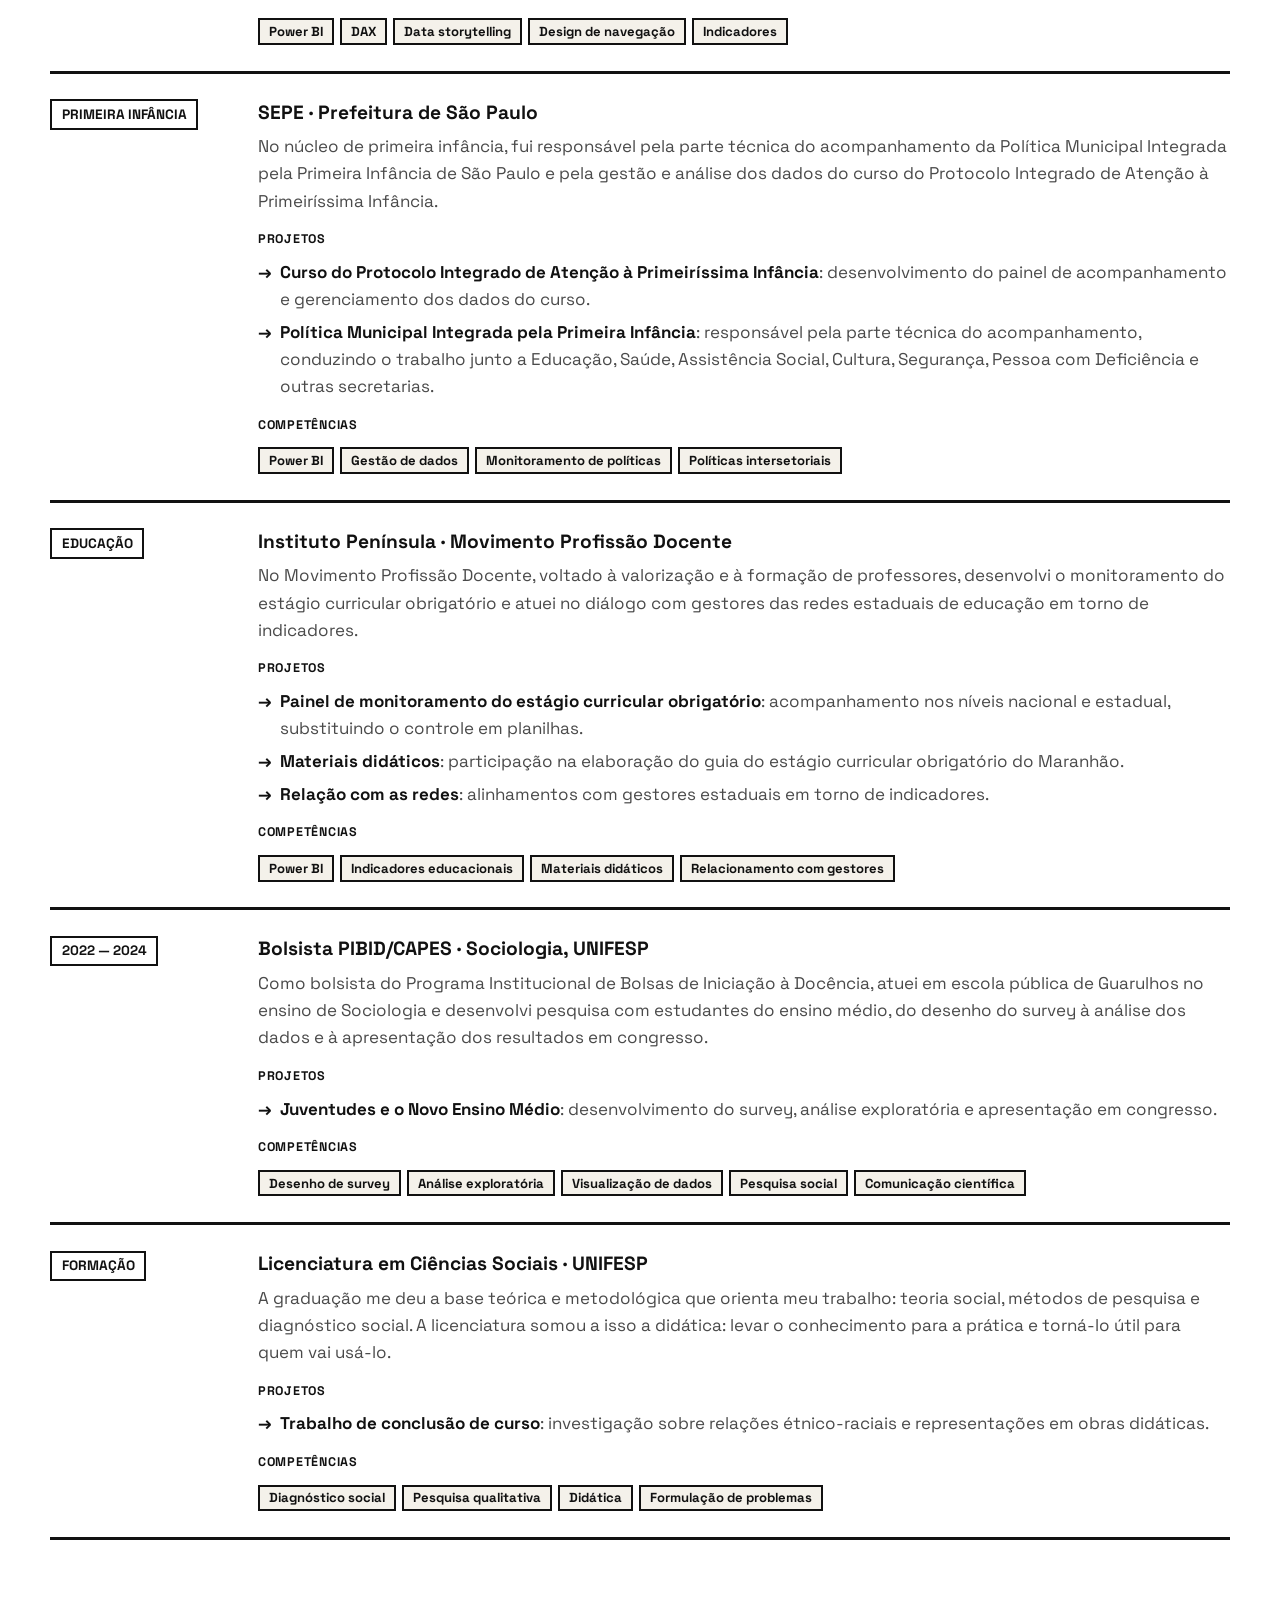
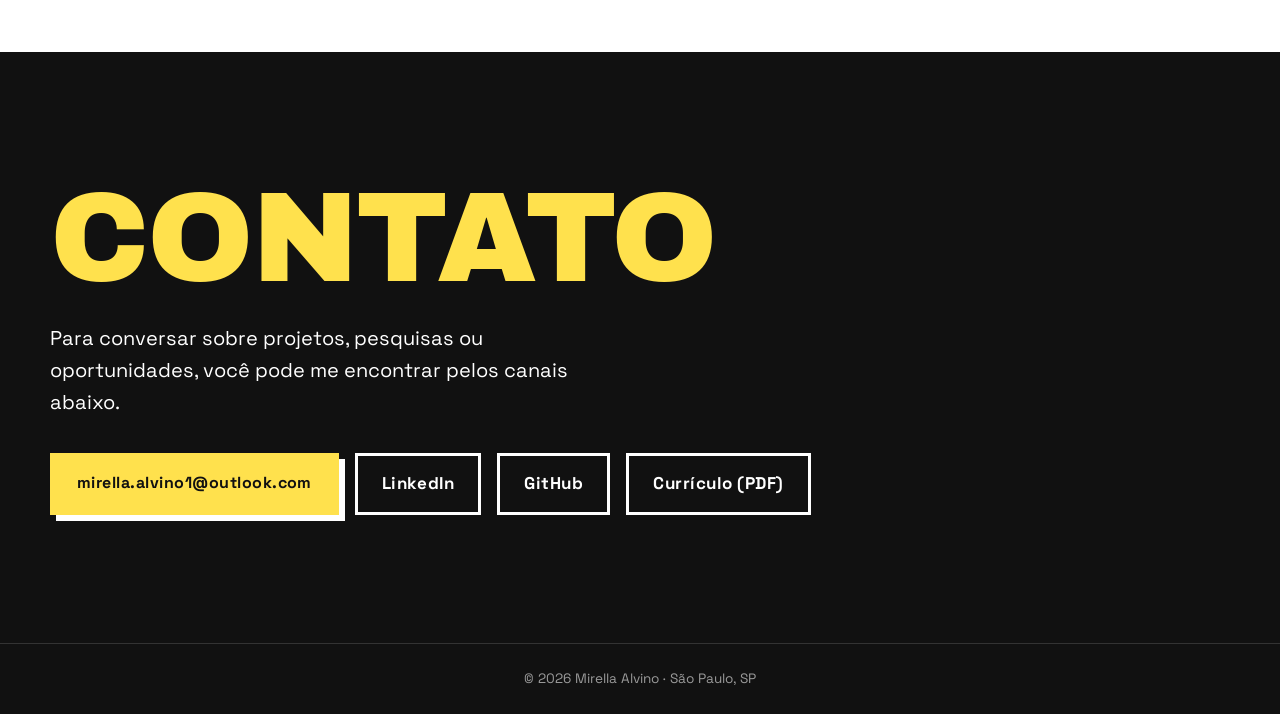
==== commit cdbc30e0: "Foto quadrada (redonda no celular), informações do Sobre sem cara de botão e telas da Datapedia" ====
--- a/index.html
+++ b/index.html
@@ -90,7 +90,7 @@
     <section id="sobre" class="secao">
       <div class="container sobre-grid">
         <div class="foto revelar">
-          <img src="img/mirella.jpg" alt="Foto de Mirella Alvino" width="640" height="800">
+          <img src="img/mirella-perfil.jpg" alt="Foto de Mirella Alvino" width="470" height="470">
         </div>
         <div>
           <h2 class="revelar">Sobre mim</h2>
@@ -198,7 +198,7 @@
           </article>
 
           <article class="projeto revelar" id="proj-datapedia">
-            <div class="grafico" data-tipo="mapa" aria-hidden="true"></div>
+            <div class="projeto-img"><img src="img/datapedia.jpg" alt="Telas da Datapedia da Primeira Infância de São Paulo: mapas, rankings e gráficos" loading="lazy"></div>
             <div class="projeto-info">
               <p class="tags">04 · Estado de São Paulo · Primeira infância</p>
               <h3>Datapedia da Primeira Infância de São Paulo</h3>
--- a/style.css
+++ b/style.css
@@ -104,18 +104,19 @@
 
 .sobre-grid { display: grid; grid-template-columns: 1fr 1.7fr; gap: 4rem; align-items: start; }
 .sobre-grid p { margin-bottom: 1rem; font-size: 1.1rem; }
+.foto { max-width: 320px; }
 .foto img, .foto-placeholder {
-  width: 100%; aspect-ratio: 4 / 5; object-fit: cover;
+  width: 100%; height: auto; aspect-ratio: 1; object-fit: cover; object-position: center;
   border: var(--borda); box-shadow: 12px 12px 0 var(--amarelo), 12px 12px 0 3px var(--preto);
   transform: rotate(-2deg);
 }
 .foto-placeholder { display: grid; place-items: center; background: var(--branco); font-family: var(--titulo); font-size: 6rem; }
 .sobre-grid strong { color: var(--preto); background: linear-gradient(transparent 55%, var(--amarelo) 55%); padding: 0 .1em; }
-.ficha { margin-top: 2rem; border: var(--borda); background: var(--branco); box-shadow: var(--sombra); }
-.ficha div { display: grid; grid-template-columns: 8rem 1fr; }
-.ficha div + div { border-top: var(--borda); }
-.ficha dt { background: var(--amarelo); padding: .7rem 1rem; font-weight: 700; text-transform: uppercase; font-size: .85rem; border-right: var(--borda); }
-.ficha dd { padding: .7rem 1rem; font-weight: 500; }
+/* informações rápidas: texto simples, sem cara de botão */
+.ficha { margin-top: 1.5rem; padding-top: 1rem; border-top: 2px dashed rgba(17,17,17,.25); display: flex; flex-wrap: wrap; gap: .4rem 2rem; }
+.ficha div { display: flex; align-items: baseline; gap: .5rem; }
+.ficha dt { font-weight: 700; text-transform: uppercase; font-size: .75rem; letter-spacing: .06em; color: var(--laranja); }
+.ficha dd { font-weight: 500; }
 
 .cards { display: grid; grid-template-columns: repeat(auto-fit, minmax(min(260px, 100%), 1fr)); gap: 1.6rem; }
 .card {
@@ -318,8 +319,9 @@
 
 /* ============ CELULAR ============ */
 @media (max-width: 800px) {
-  .sobre-grid { grid-template-columns: 1fr; gap: 3rem; }
-  .foto { max-width: 260px; }
+  .sobre-grid { grid-template-columns: 1fr; gap: 1.8rem; }
+  .foto { max-width: 9.5rem; }
+  .foto img { border-radius: 50%; transform: none; box-shadow: 6px 6px 0 var(--amarelo), 6px 6px 0 3px var(--preto); }
   .menu-btn { display: block; }
   .idioma { margin-left: auto; margin-right: .8rem; }
   .menu {
@@ -330,7 +332,5 @@
   .menu.aberto { display: flex; }
   .projetos { grid-template-columns: 1fr; }
   .linha-tempo > li { grid-template-columns: 1fr; gap: .6rem; }
-  .ficha div { grid-template-columns: 1fr; }
-  .ficha dt { border-right: 0; border-bottom: var(--borda); }
   .faixa-trilho { font-size: 1.2rem; }
 }
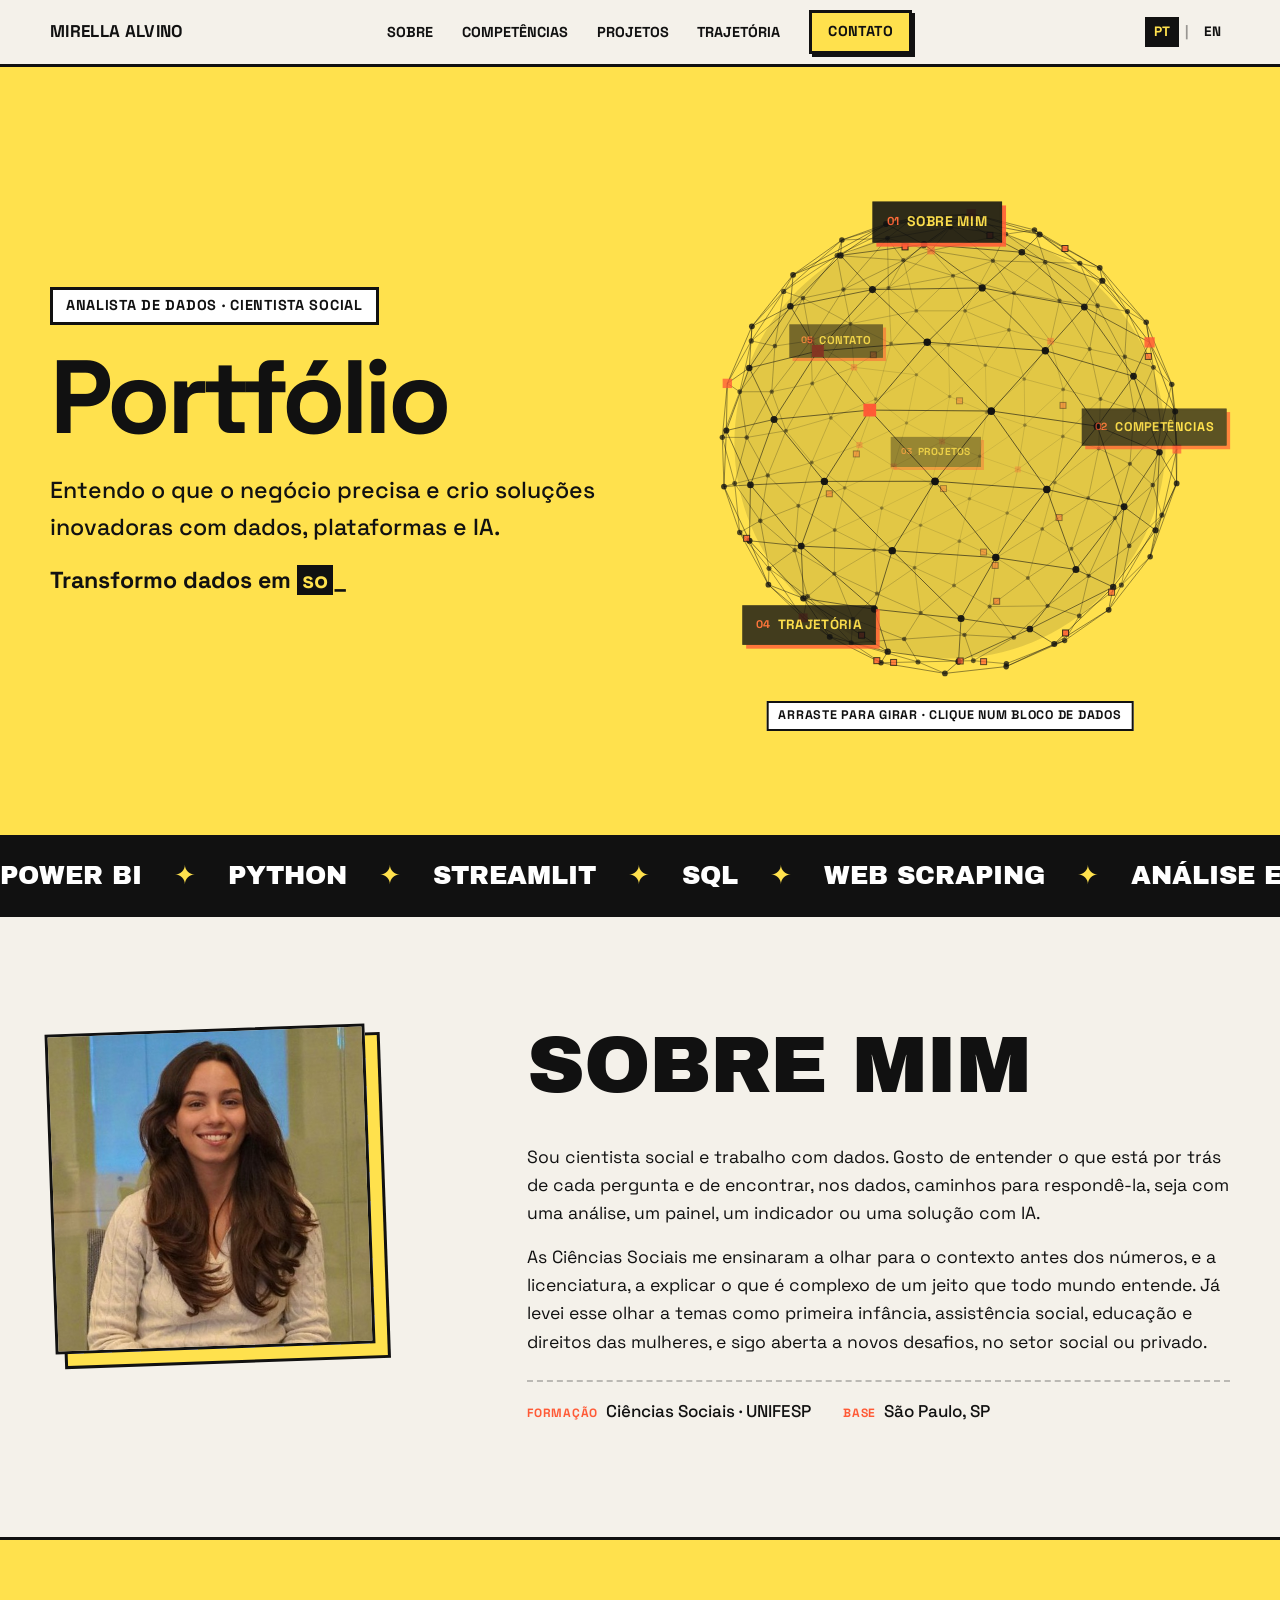
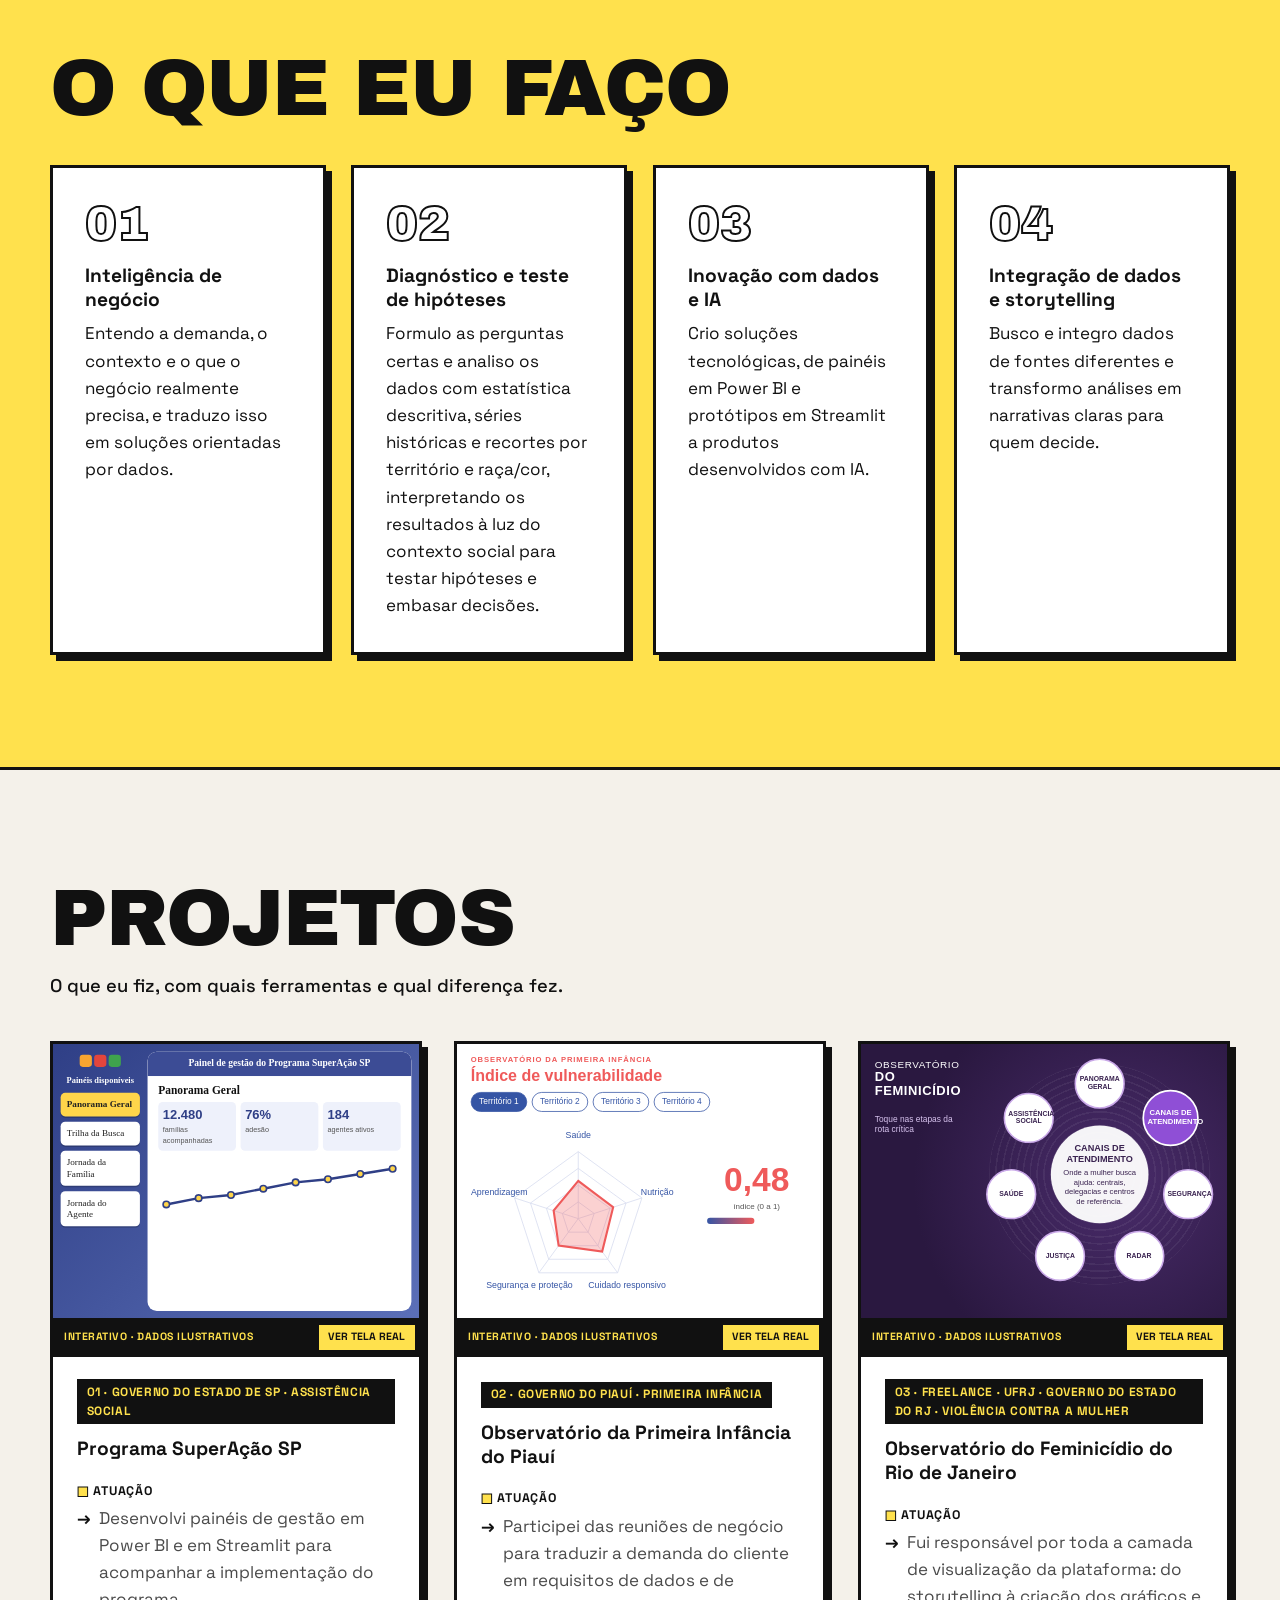
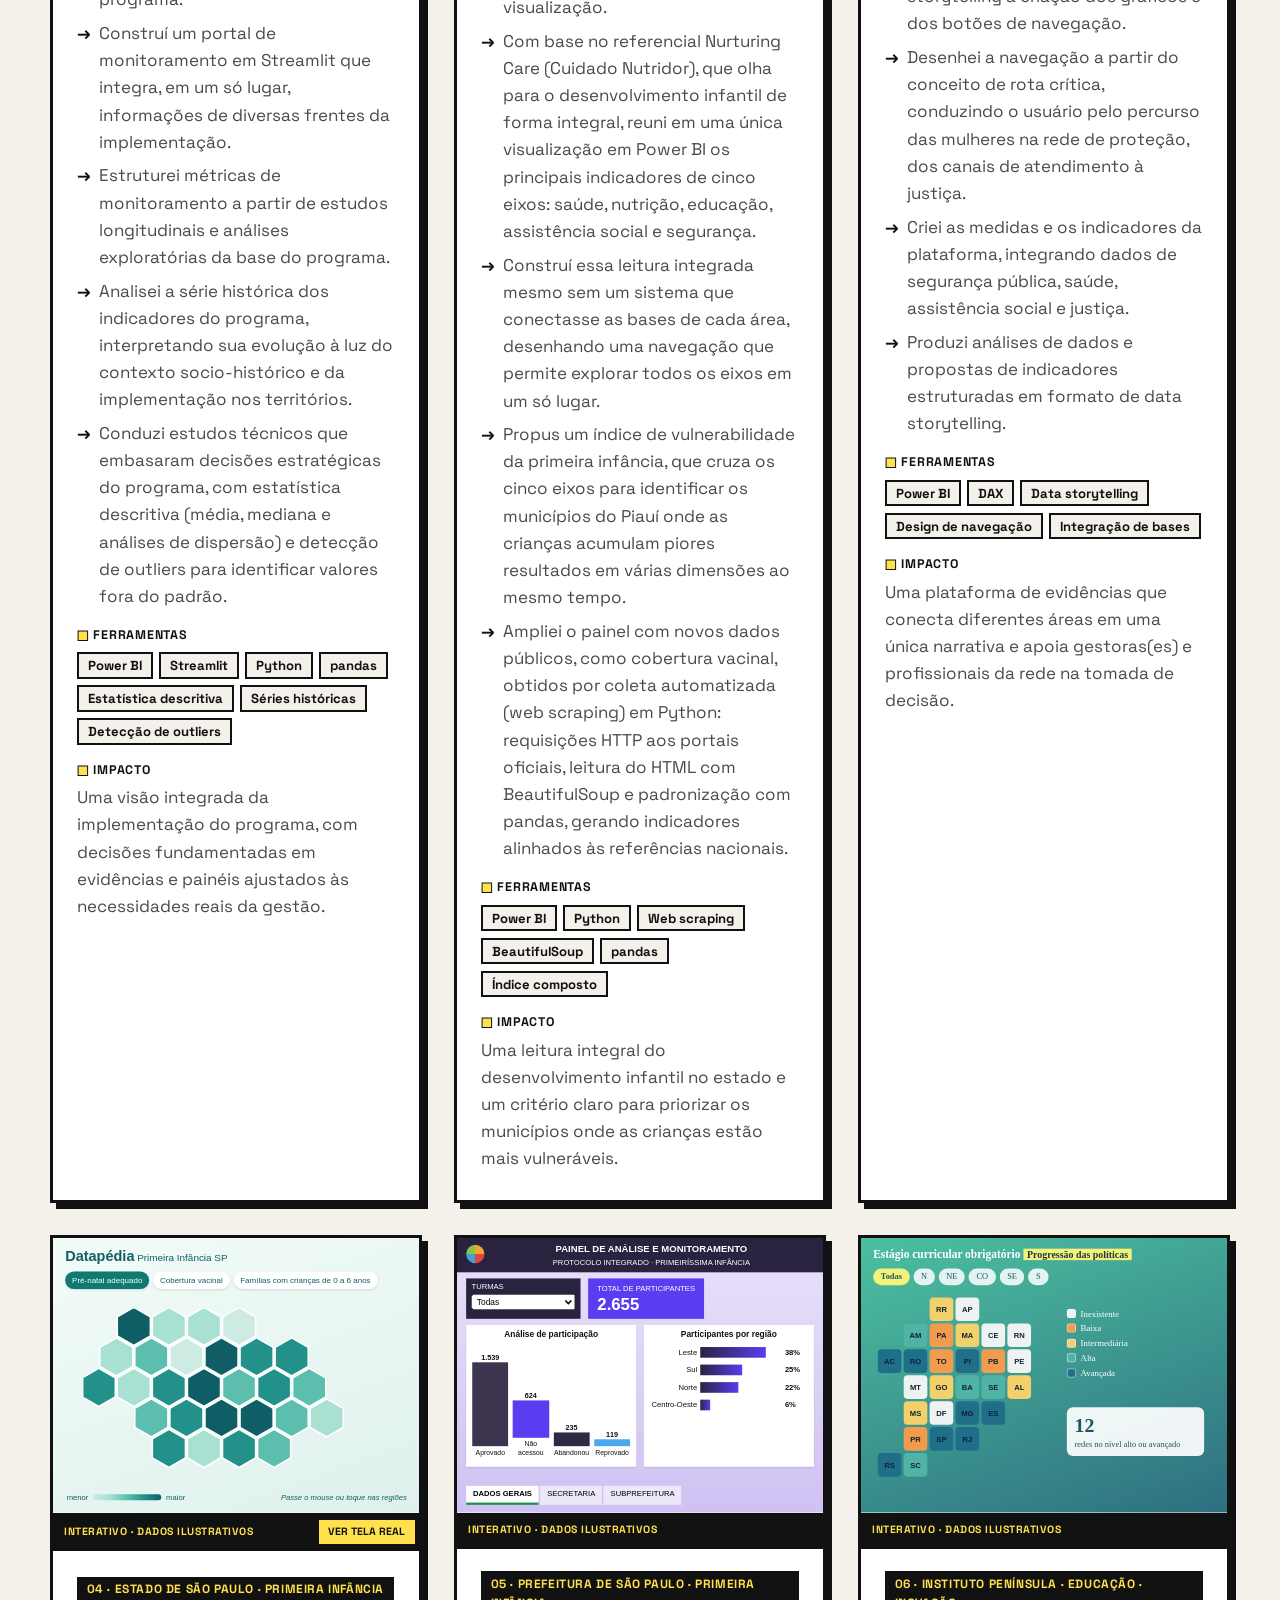
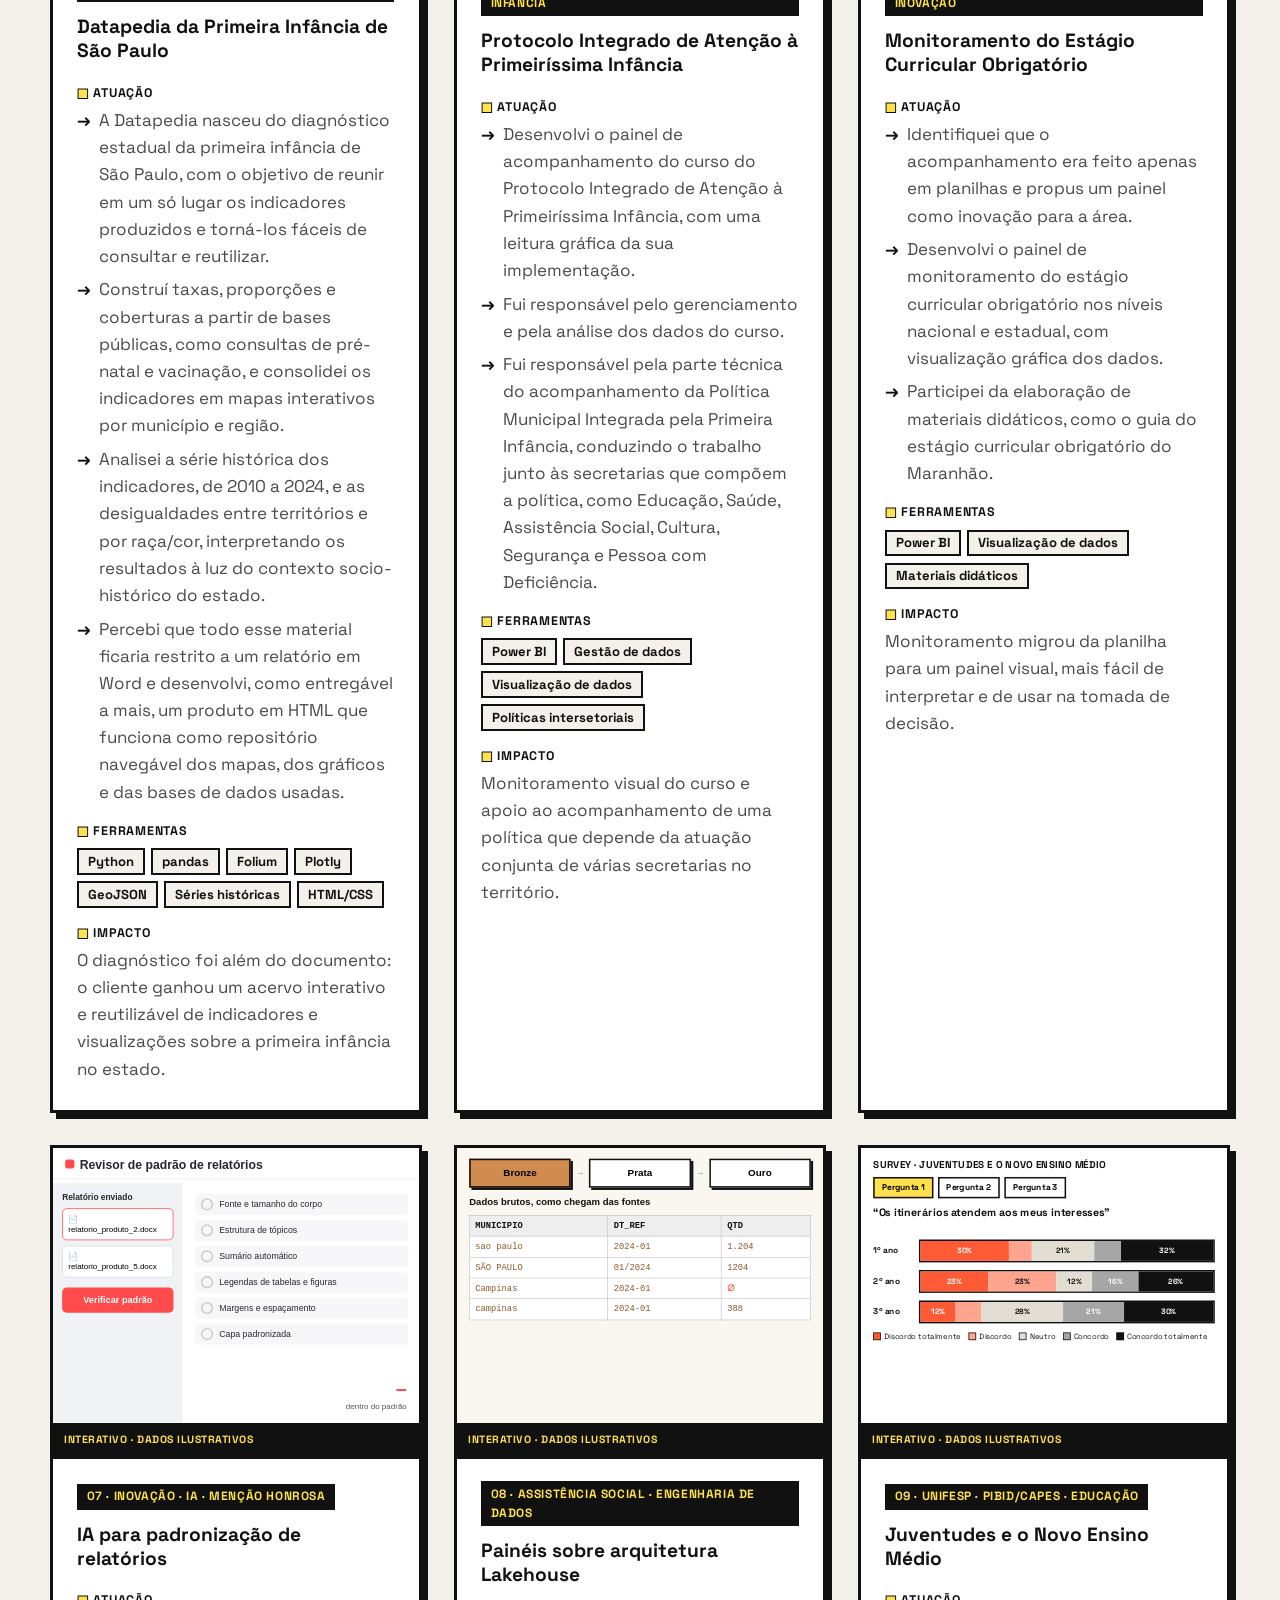
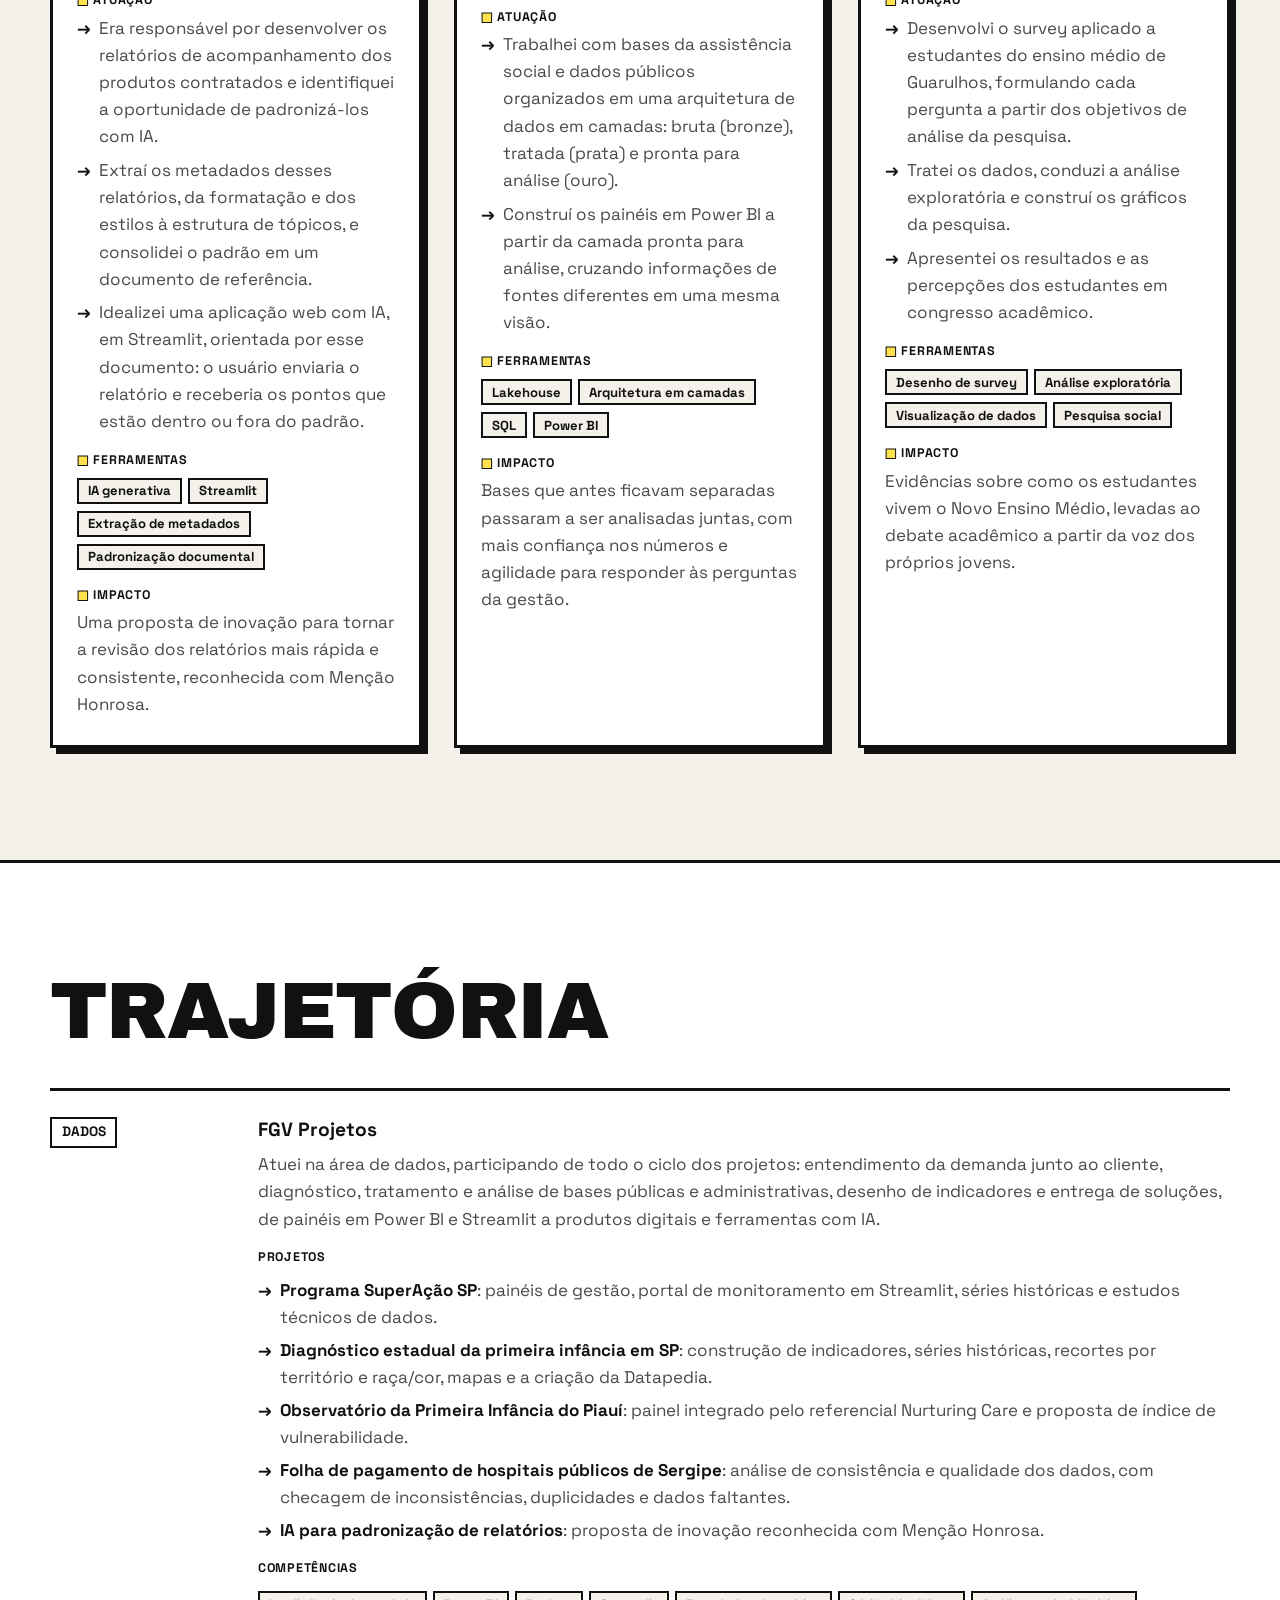
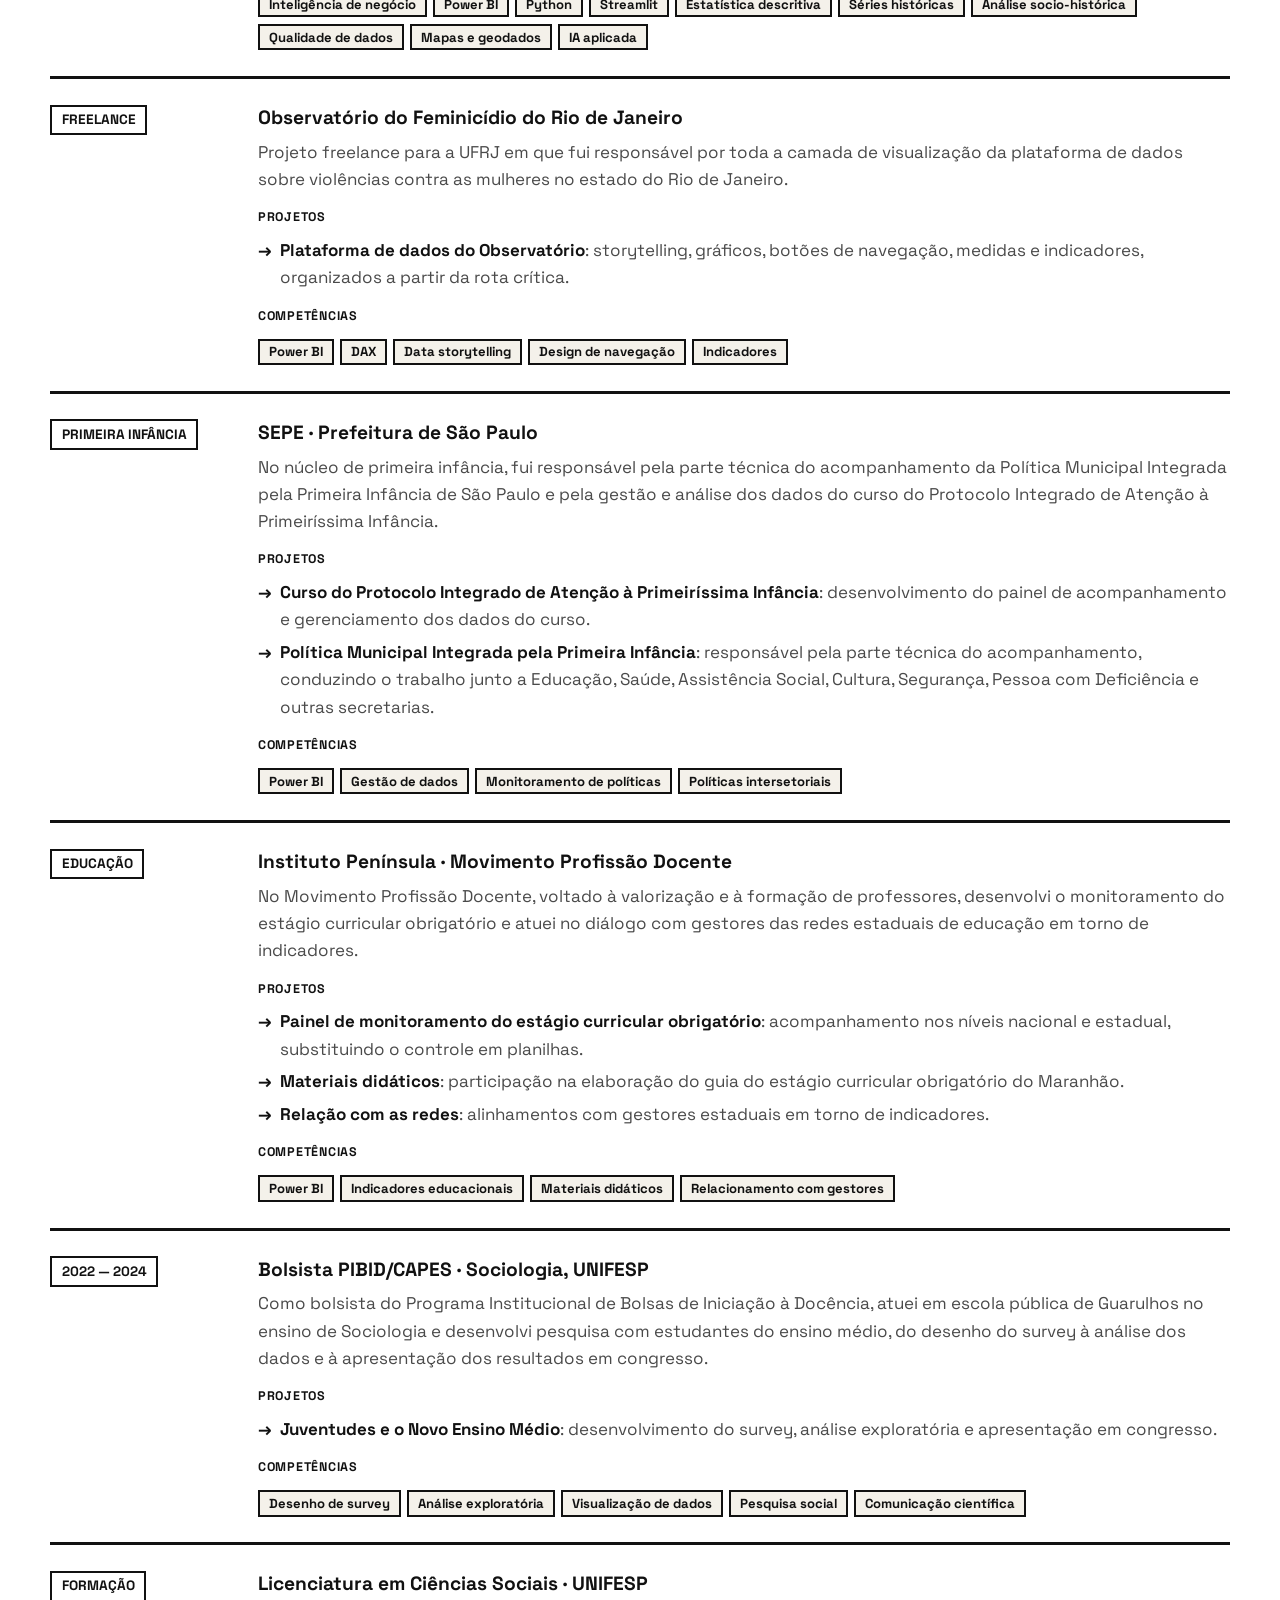
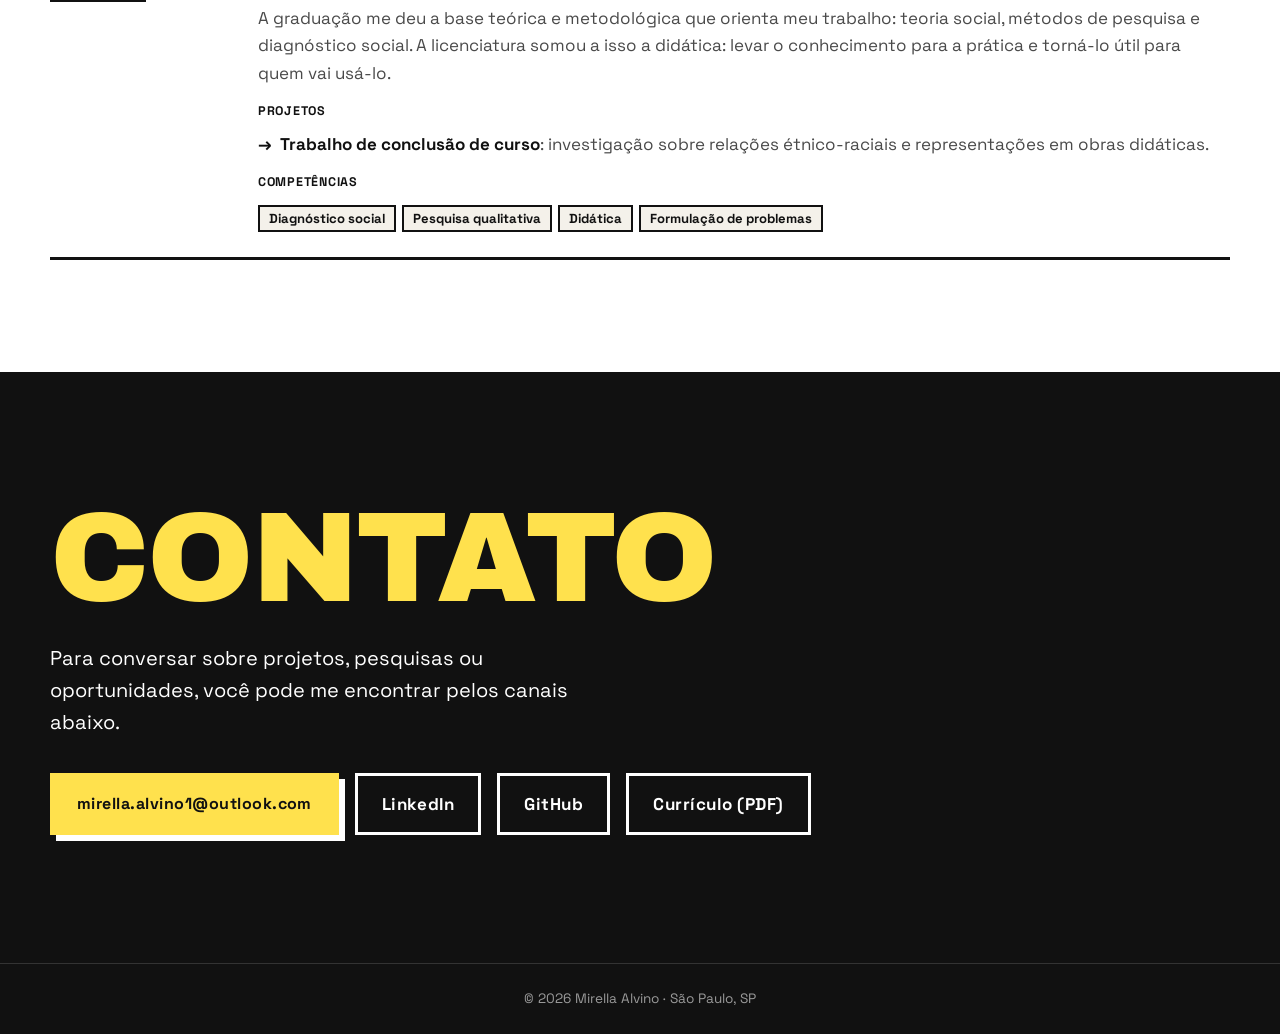
==== commit 21975747: "Capas dos projetos viram demonstrações interativas com dados ilustrativos" ====
--- a/index.html
+++ b/index.html
@@ -150,7 +150,7 @@
         <div class="projetos">
 
           <article class="projeto revelar" id="proj-superacao">
-            <div class="projeto-img"><img src="img/painel-superacao.jpg" alt="Tela inicial do painel de gestão do Programa SuperAção SP" loading="lazy"></div>
+            <div class="demo" data-demo="superacao"><img src="img/painel-superacao.jpg" alt="Tela inicial do painel de gestão do Programa SuperAção SP" loading="lazy"></div>
             <div class="projeto-info">
               <p class="tags">01 · Governo do Estado de SP · Assistência social</p>
               <h3>Programa SuperAção SP</h3>
@@ -166,7 +166,7 @@
           </article>
 
           <article class="projeto revelar" id="proj-piaui">
-            <div class="projeto-img"><img src="img/observatorio-primeira-infancia.jpg" alt="Tela inicial do Observatório da Primeira Infância do Piauí" loading="lazy"></div>
+            <div class="demo" data-demo="piaui"><img src="img/observatorio-primeira-infancia.jpg" alt="Tela inicial do Observatório da Primeira Infância do Piauí" loading="lazy"></div>
             <div class="projeto-info">
               <p class="tags">02 · Governo do Piauí · Primeira infância</p>
               <h3>Observatório da Primeira Infância do Piauí</h3>
@@ -182,7 +182,7 @@
           </article>
 
           <article class="projeto revelar" id="proj-feminicidio">
-            <div class="projeto-img"><img src="img/observatorio-feminicidio.jpg" alt="Tela inicial do Observatório do Feminicídio do Rio de Janeiro" loading="lazy"></div>
+            <div class="demo" data-demo="feminicidio"><img src="img/observatorio-feminicidio.jpg" alt="Tela inicial do Observatório do Feminicídio do Rio de Janeiro" loading="lazy"></div>
             <div class="projeto-info">
               <p class="tags">03 · Freelance · UFRJ · Governo do Estado do RJ · Violência contra a mulher</p>
               <h3>Observatório do Feminicídio do Rio de Janeiro</h3>
@@ -198,7 +198,7 @@
           </article>
 
           <article class="projeto revelar" id="proj-datapedia">
-            <div class="projeto-img"><img src="img/datapedia.jpg" alt="Telas da Datapedia da Primeira Infância de São Paulo: mapas, rankings e gráficos" loading="lazy"></div>
+            <div class="demo" data-demo="datapedia"><img src="img/datapedia.jpg" alt="Telas da Datapedia da Primeira Infância de São Paulo: mapas, rankings e gráficos" loading="lazy"></div>
             <div class="projeto-info">
               <p class="tags">04 · Estado de São Paulo · Primeira infância</p>
               <h3>Datapedia da Primeira Infância de São Paulo</h3>
@@ -214,7 +214,7 @@
           </article>
 
           <article class="projeto revelar" id="proj-protocolo">
-            <div class="grafico" data-tipo="area" aria-hidden="true"></div>
+            <div class="demo" data-demo="protocolo"></div>
             <div class="projeto-info">
               <p class="tags">05 · Prefeitura de São Paulo · Primeira infância</p>
               <h3>Protocolo Integrado de Atenção à Primeiríssima Infância</h3>
@@ -230,7 +230,7 @@
           </article>
 
           <article class="projeto revelar" id="proj-estagio">
-            <div class="grafico" data-tipo="linha" aria-hidden="true"></div>
+            <div class="demo" data-demo="estagio"></div>
             <div class="projeto-info">
               <p class="tags">06 · Instituto Península · Educação · Inovação</p>
               <h3>Monitoramento do Estágio Curricular Obrigatório</h3>
@@ -246,7 +246,7 @@
           </article>
 
           <article class="projeto revelar" id="proj-ia">
-            <div class="grafico" data-tipo="rede" aria-hidden="true"></div>
+            <div class="demo" data-demo="ia"></div>
             <div class="projeto-info">
               <p class="tags">07 · Inovação · IA · Menção honrosa</p>
               <h3>IA para padronização de relatórios</h3>
@@ -262,7 +262,7 @@
           </article>
 
           <article class="projeto revelar" id="proj-lakehouse">
-            <div class="grafico" data-tipo="camadas" aria-hidden="true"></div>
+            <div class="demo" data-demo="lakehouse"></div>
             <div class="projeto-info">
               <p class="tags">08 · Assistência social · Engenharia de dados</p>
               <h3>Painéis sobre arquitetura Lakehouse</h3>
@@ -278,7 +278,7 @@
           </article>
 
           <article class="projeto revelar" id="proj-juventudes">
-            <div class="grafico" data-tipo="barras" aria-hidden="true"></div>
+            <div class="demo" data-demo="juventudes"></div>
             <div class="projeto-info">
               <p class="tags">09 · UNIFESP · PIBID/CAPES · Educação</p>
               <h3>Juventudes e o Novo Ensino Médio</h3>
@@ -392,6 +392,7 @@
     <p>© <span id="ano">2026</span> Mirella Alvino · São Paulo, SP</p>
   </footer>
 
+  <script src="demos.js"></script>
   <script src="efeitos.js"></script>
 </body>
 </html>
--- a/style.css
+++ b/style.css
@@ -145,26 +145,6 @@
 .projeto:hover { transform: translate(-4px, -4px); box-shadow: 10px 10px 0 var(--amarelo), 10px 10px 0 3px var(--preto); }
 .projeto { min-width: 0; }
 .card { min-width: 0; }
-.projeto-img { position: relative; width: 100%; aspect-ratio: 16 / 9; border-bottom: var(--borda); overflow: hidden; background: var(--creme); }
-.projeto-img img { position: absolute; inset: 0; width: 100%; max-width: 100%; height: 100%; object-fit: cover; object-position: center top; transition: transform .5s ease; }
-.projeto:hover .projeto-img img { transform: scale(1.05); }
-.grafico { aspect-ratio: 16 / 9; border-bottom: var(--borda); background: var(--amarelo); }
-.grafico svg { width: 100%; height: 100%; display: block; }
-.grafico .traco { fill: none; stroke: var(--preto); stroke-width: 3; }
-.grafico .traco-2 { fill: none; stroke: var(--preto); stroke-width: 2; stroke-dasharray: 6 5; }
-.grafico .preenche { fill: var(--preto); opacity: .15; }
-.grafico .ponto { fill: var(--preto); }
-.grafico .ponto-2 { fill: var(--branco); stroke: var(--preto); stroke-width: 2; }
-.grafico .barra { fill: var(--preto); }
-.grafico .barra-destaque { fill: var(--branco); stroke: var(--preto); stroke-width: 2; }
-.grafico .hex { stroke: var(--preto); stroke-width: 1.2; }
-.grafico .hex-0 { fill: var(--branco); }
-.grafico .hex-1 { fill: var(--creme); }
-.grafico .hex-2 { fill: var(--laranja); }
-.grafico .hex-3 { fill: var(--preto); }
-.com-efeitos .grafico .hex { opacity: 0; }
-.com-efeitos .grafico.desenhado .hex { opacity: 1; transition: opacity .8s ease; }
-.grafico .ligacao { stroke: var(--preto); stroke-width: 1.2; opacity: .4; }
 .projeto-info { padding: 1.4rem 1.5rem 1.7rem; }
 .tags {
   display: inline-block; font-size: .75rem; font-weight: 700; text-transform: uppercase; letter-spacing: .05em;
@@ -226,16 +206,6 @@
   transition: opacity .6s ease, transform .6s cubic-bezier(.2,.9,.3,1.2);
 }
 .com-efeitos .revelar.visivel { opacity: 1; transform: none; }
-
-/* gráficos se desenham quando aparecem */
-.com-efeitos .grafico .traco { stroke-dashoffset: var(--comp, 0); }
-.com-efeitos .grafico.desenhado .traco { stroke-dashoffset: 0; transition: stroke-dashoffset 1.6s ease; }
-.com-efeitos .grafico .barra, .com-efeitos .grafico .barra-destaque { transform: scaleY(0); transform-box: fill-box; transform-origin: bottom; }
-.com-efeitos .grafico.desenhado .barra,
-.com-efeitos .grafico.desenhado .barra-destaque { transform: none; transition: transform .8s cubic-bezier(.2,.9,.3,1.2); }
-.com-efeitos .grafico .ponto, .com-efeitos .grafico .ponto-2 { opacity: 0; }
-.com-efeitos .grafico.desenhado .ponto,
-.com-efeitos .grafico.desenhado .ponto-2 { opacity: 1; transition: opacity .6s ease; }
 
 @media (prefers-reduced-motion: reduce) {
   .cursor-texto, .faixa-trilho, .projeto.destacado { animation: none; }
@@ -334,3 +304,137 @@
   .linha-tempo > li { grid-template-columns: 1fr; gap: .6rem; }
   .faixa-trilho { font-size: 1.2rem; }
 }
+
+/* ============ DEMONSTRAÇÕES INTERATIVAS DOS PROJETOS ============ */
+.demo { border-bottom: var(--borda); background: var(--branco); }
+.demo-tela { position: relative; width: 100%; aspect-ratio: 4 / 3; overflow: hidden; }
+.palco { position: absolute; left: 0; top: 0; width: 480px; height: 360px; transform-origin: 0 0; font-size: 12px; line-height: 1.25; }
+.palco button { font: inherit; cursor: pointer; }
+.demo-barra { display: flex; justify-content: space-between; align-items: center; gap: .5rem; min-height: 2.1rem; padding: .25rem .25rem .25rem .7rem; background: var(--preto); color: var(--amarelo); border-top: var(--borda); font-size: .66rem; font-weight: 700; text-transform: uppercase; letter-spacing: .05em; }
+.demo-ver-real { flex: none; font: 700 .66rem/1 'Space Grotesk', sans-serif; text-transform: uppercase; background: var(--amarelo); color: var(--preto); border: 0; padding: .45rem .6rem; cursor: pointer; }
+.demo .demo-real { position: absolute; inset: 0; width: 100%; height: 100%; object-fit: contain; background: #1d1d1d; z-index: 2; opacity: 0; pointer-events: none; transition: opacity .3s; }
+.demo.mostrando-real .demo-real { opacity: 1; }
+
+/* 01 SuperAção: portal com menu lateral */
+.palco-superacao { display: grid; grid-template-columns: 124px 1fr; background: linear-gradient(135deg, #2f3f86, #5b6fb8); font-family: Georgia, 'Times New Roman', serif; }
+.palco-superacao aside { padding: 14px 10px; display: flex; flex-direction: column; gap: 7px; color: #fff; }
+.sa-logo { display: flex; gap: 3px; margin: 0 auto 4px; } .sa-logo i { width: 16px; height: 16px; border-radius: 4px; background: #f7a531; } .sa-logo i:nth-child(2) { background: #e2453c; } .sa-logo i:nth-child(3) { background: #3fa34d; }
+.palco-superacao aside small { text-align: center; font-weight: 700; font-size: 11px; margin-bottom: 2px; }
+.sa-bt { text-align: left; background: #fff; color: #222; border: 0; border-radius: 6px; padding: 8px 8px; font-size: 11.5px; box-shadow: 0 2px 0 rgba(0,0,0,.2); }
+.sa-bt.ativo { background: #ffd54a; font-weight: 700; }
+.palco-superacao section { margin: 10px 10px 10px 0; background: #fff; border-radius: 12px; display: flex; flex-direction: column; overflow: hidden; }
+.palco-superacao header { background: #3c4c95; color: #fff; text-align: center; padding: 8px; font-size: 12.5px; font-weight: 700; }
+.palco-superacao h4 { margin: 10px 14px 6px; font-size: 15px; }
+.sa-corpo { flex: 1; padding: 0 14px 10px; font-family: Arial, sans-serif; }
+.sa-kpis { display: grid; grid-template-columns: repeat(3, 1fr); gap: 6px; } .sa-kpis div { background: #eef1fb; border-radius: 6px; padding: 6px; } .sa-kpis b { display: block; font-size: 17px; color: #2f3f86; } .sa-kpis span { font-size: 9.5px; color: #555; }
+.sa-corpo svg { width: 100%; height: 140px; } .sa-linha { fill: none; stroke: #2f3f86; stroke-width: 3; } .sa-corpo circle { fill: #ffd54a; stroke: #2f3f86; stroke-width: 2; }
+.sa-funil { display: flex; flex-direction: column; align-items: center; gap: 6px; margin-top: 8px; }
+.sa-funil div { width: var(--v); background: linear-gradient(90deg, #3c4c95, #6c7fd0); color: #fff; border-radius: 5px; padding: 9px 8px; display: flex; justify-content: space-between; font-size: 11.5px; transition: width .4s; }
+.sa-jornada { display: flex; align-items: flex-end; gap: 10px; height: 190px; padding-top: 10px; }
+.sa-jornada div { flex: 1; display: flex; flex-direction: column; align-items: center; justify-content: flex-end; gap: 3px; } .sa-jornada i { width: 100%; background: #3c4c95; border-radius: 4px 4px 0 0; } .sa-jornada div:nth-child(1) i { background: #ffb300; } .sa-jornada span { font-size: 10px; color: #555; }
+.sa-agentes { position: relative; display: flex; flex-direction: column; gap: 6px; margin-top: 6px; }
+.sa-agentes div { display: grid; grid-template-columns: 4.4rem 1fr 2.2rem; align-items: center; gap: 4px; font-size: 11px; } .sa-agentes i { display: block; height: 16px; background: #6c7fd0; border-radius: 3px; } .sa-agentes b { color: #2f3f86; }
+.sa-agentes em { position: absolute; top: -4px; bottom: -14px; border-left: 2px dashed #e2453c; font-size: 9.5px; color: #e2453c; padding-left: 3px; display: flex; align-items: flex-end; font-style: normal; }
+
+/* 02 Piauí: índice pelos componentes do Nurturing Care */
+.palco-piaui { background: #fff; font-family: Arial, sans-serif; padding: 14px 18px; }
+.pi-sobre { color: #ef5a5a; font-size: 10px; letter-spacing: .12em; text-transform: uppercase; font-weight: 700; }
+.palco-piaui h4 { font-size: 21px; color: #ef5a5a; margin: 2px 0 8px; font-weight: 800; }
+.pi-terr { display: flex; gap: 6px; } .pi-terr button { border: 1.5px solid #3555a5; background: #fff; color: #3555a5; border-radius: 20px; padding: 5px 10px; font-size: 11px; } .pi-terr button.ativo { background: #3555a5; color: #fff; }
+.pi-radar { position: absolute; left: 14px; top: 106px; width: 290px; height: 246px; overflow: visible; }
+.pi-radar text { font-size: 10.5px; fill: #3555a5; } .pi-grade { fill: none; stroke: #d9def0; stroke-width: 1; }
+.pi-forma { fill: rgba(239,90,90,.28); stroke: #ef5a5a; stroke-width: 2.5; transition: all .5s; }
+.pi-indice { position: absolute; right: 22px; top: 150px; width: 130px; text-align: center; }
+.pi-indice b { display: block; font-size: 44px; color: #ef5a5a; font-weight: 800; } .pi-indice span { font-size: 10.5px; color: #555; }
+.pi-indice i { display: block; height: 8px; margin-top: 8px; border-radius: 4px; background: linear-gradient(90deg, #3555a5, #ef5a5a); transition: width .5s; }
+
+/* 03 Feminicídio: navegação pela rota crítica */
+.palco-feminicidio { background: radial-gradient(circle at 70% 50%, #4a2c6b, #2a1840 70%); color: #fff; font-family: Arial, sans-serif; }
+.fe-titulo { position: absolute; left: 18px; top: 20px; font-size: 13px; text-transform: uppercase; letter-spacing: .06em; line-height: 1.1; width: 120px; }
+.fe-titulo b { display: block; font-size: 17px; }
+.fe-roda { position: absolute; left: 168px; top: 26px; width: 290px; height: 290px; border-radius: 50%; background: repeating-radial-gradient(circle, rgba(255,255,255,.06) 0 2px, transparent 2px 9px); }
+.fe-roda button { position: absolute; transform: translate(-50%, -50%); width: 66px; height: 66px; border-radius: 50%; border: 2px solid #c9a8e8; background: #fff; color: #3a2350; font-size: 9px; font-weight: 700; text-transform: uppercase; padding: 4px; line-height: 1.1; transition: transform .2s, background .2s; }
+.fe-roda button.ativo { background: #8f4fd6; color: #fff; transform: translate(-50%, -50%) scale(1.12); border-color: #fff; }
+.fe-centro { position: absolute; left: 50%; top: 50%; transform: translate(-50%, -50%); width: 128px; height: 128px; border-radius: 50%; background: rgba(255,255,255,.95); color: #3a2350; display: flex; flex-direction: column; align-items: center; justify-content: center; text-align: center; padding: 12px; }
+.fe-centro b { font-size: 12px; text-transform: uppercase; margin-bottom: 4px; } .fe-centro span { font-size: 10px; }
+.fe-dica { position: absolute; left: 18px; top: 92px; width: 120px; font-size: 11px; color: #d8c4ef; }
+
+/* 04 Datapedia: mapa por região */
+.palco-datapedia { background: linear-gradient(160deg, #f2fbf8, #dff1ec); font-family: Arial, sans-serif; padding: 12px 16px; }
+.palco-datapedia header { font-size: 13px; color: #0f5e66; } .palco-datapedia header b { font-size: 19px; }
+.dp-ind { display: flex; gap: 5px; margin-top: 8px; } .dp-ind button { border: 0; background: #fff; color: #0f5e66; border-radius: 14px; padding: 5px 9px; font-size: 10.5px; box-shadow: 0 1px 3px rgba(0,0,0,.15); } .dp-ind button.ativo { background: #0f7a72; color: #fff; }
+.dp-mapa { position: absolute; left: 40px; top: 92px; width: 400px; height: 230px; }
+.dp-mapa polygon { stroke: #fff; stroke-width: 2; cursor: pointer; transition: fill .4s; outline: none; } .dp-mapa polygon.ativo { stroke: #111; stroke-width: 3; }
+.dp-dica { position: absolute; right: 16px; bottom: 14px; font-size: 10px; color: #0f5e66; font-style: italic; }
+.dp-leg { position: absolute; left: 18px; bottom: 14px; display: flex; align-items: center; gap: 6px; font-size: 10px; color: #0f5e66; } .dp-leg i { width: 90px; height: 8px; background: linear-gradient(90deg, #cdebe3, #a8e0d2, #5cbfae, #22918a, #0f5e66); border-radius: 4px; }
+.dp-tip { position: absolute; transform: translate(-50%, -110%); background: #0f3f44; color: #fff; font-size: 10.5px; padding: 5px 8px; border-radius: 5px; pointer-events: none; white-space: nowrap; } .dp-tip b { display: block; }
+
+/* 05 Protocolo: painel Power BI */
+.palco-protocolo { background: linear-gradient(180deg, #e9e2fb, #cfc1f2); font-family: 'Segoe UI', Arial, sans-serif; }
+.palco-protocolo header { background: #2a2340; color: #fff; text-align: center; padding: 8px 10px 7px 40px; font-weight: 700; text-transform: uppercase; font-size: 12.5px; position: relative; }
+.palco-protocolo header small { display: block; font-size: 10px; font-weight: 400; margin-top: 2px; }
+.palco-protocolo header i { position: absolute; left: 12px; top: 9px; width: 24px; height: 24px; border-radius: 50%; background: conic-gradient(#f7a531 0 25%, #e2453c 0 50%, #3fa3d8 0 75%, #8bc34a 0); }
+.pr-filtros { display: flex; gap: 10px; padding: 8px 12px 0; align-items: stretch; }
+.pr-filtros label { background: #2a2340; color: #fff; font-size: 10px; text-transform: uppercase; padding: 5px 7px; display: flex; flex-direction: column; gap: 3px; width: 150px; }
+.pr-filtros select { font: inherit; font-size: 11px; text-transform: none; padding: 2px; }
+.pr-kpi { background: #5a3df0; color: #fff; padding: 5px 12px; min-width: 150px; } .pr-kpi span { font-size: 10px; text-transform: uppercase; } .pr-kpi b { display: block; font-size: 22px; }
+.pr-graf { display: grid; grid-template-columns: 1fr 1fr; gap: 10px; padding: 8px 12px; }
+.pr-graf > div { background: #fff; padding: 6px 8px; height: 186px; box-shadow: 0 1px 3px rgba(0,0,0,.15); } .pr-graf h5 { font-size: 11px; text-align: center; margin-bottom: 4px; }
+.pr-colunas { display: flex; align-items: flex-end; gap: 6px; height: 150px; }
+.pr-colunas div { flex: 1; height: 100%; display: flex; flex-direction: column; justify-content: flex-end; align-items: center; font-size: 9px; }
+.pr-colunas i { width: 100%; max-height: 110px; background: #5a3df0; transition: height .4s; } .pr-colunas div:nth-child(1) i { background: #3d3550; } .pr-colunas div:nth-child(3) i { background: #2f2944; } .pr-colunas div:nth-child(4) i { background: #49a8f0; }
+.pr-colunas span { margin-top: 3px; text-align: center; } .pr-colunas b { font-size: 9.5px; }
+.pr-barras { display: flex; flex-direction: column; gap: 9px; margin-top: 10px; }
+.pr-barras div { display: grid; grid-template-columns: 62px 1fr 30px; align-items: center; gap: 4px; font-size: 10px; } .pr-barras span { text-align: right; } .pr-barras i { display: block; height: 14px; max-width: 100%; background: linear-gradient(90deg, #2a2340, #5a3df0); transition: width .4s; }
+.pr-abas { position: absolute; left: 12px; bottom: 10px; display: flex; gap: 2px; } .pr-abas button { border: 0; background: rgba(255,255,255,.6); font-size: 10px; text-transform: uppercase; padding: 5px 9px; border-bottom: 3px solid transparent; } .pr-abas button.ativo { background: #fff; border-bottom-color: #1f8f4e; font-weight: 700; }
+
+/* 06 Estágio: mapa da progressão por UF */
+.palco-estagio { background: linear-gradient(160deg, #4cc0a0, #2e6f80); color: #fff; font-family: Georgia, 'Times New Roman', serif; padding: 12px 16px; }
+.palco-estagio header { font-size: 15px; font-weight: 700; } .palco-estagio header span { background: #f3f37a; color: #234; padding: 0 5px; font-size: 13px; }
+.es-reg { display: flex; gap: 5px; margin-top: 9px; } .es-reg button { border: 0; border-radius: 12px; background: rgba(255,255,255,.85); color: #1f5560; padding: 4px 10px; font-size: 11px; } .es-reg button.ativo { background: #f3f37a; font-weight: 700; }
+.es-mapa { position: absolute; left: 22px; top: 78px; width: 210px; height: 240px; }
+.es-mapa div { position: absolute; width: 31px; height: 31px; border-radius: 5px; color: #123; font: 700 10px/31px Arial, sans-serif; text-align: center; transition: opacity .3s, transform .3s; }
+.es-mapa div.fora { opacity: .18; transform: scale(.85); }
+.es-leg { position: absolute; left: 270px; top: 92px; list-style: none; font-size: 11.5px; display: flex; flex-direction: column; gap: 5px; } .es-leg i { display: inline-block; width: 12px; height: 12px; border-radius: 3px; margin-right: 6px; vertical-align: -2px; border: 1px solid rgba(255,255,255,.6); }
+.es-total { position: absolute; left: 270px; top: 222px; width: 180px; background: rgba(255,255,255,.92); color: #1f5560; padding: 8px 10px; border-radius: 8px; } .es-total b { font-size: 26px; display: block; } .es-total span { font-size: 11px; }
+
+/* 07 IA: checagem do padrão (estilo Streamlit) */
+.palco-ia { background: #fff; font-family: 'Source Sans Pro', Arial, sans-serif; color: #262730; }
+.palco-ia header { padding: 12px 16px 8px; font-size: 16px; font-weight: 700; border-bottom: 1px solid #eee; } .palco-ia header i { display: inline-block; width: 12px; height: 12px; background: #ff4b4b; border-radius: 3px; margin-right: 7px; }
+.ia-env { position: absolute; left: 0; top: 46px; bottom: 0; width: 170px; background: #f0f2f6; padding: 12px; display: flex; flex-direction: column; gap: 7px; }
+.ia-env span { font-size: 11px; font-weight: 700; }
+.ia-env button { text-align: left; border: 1px solid #d5d8de; background: #fff; border-radius: 6px; padding: 7px; font-size: 10.5px; } .ia-env button.ativo { border-color: #ff4b4b; }
+.ia-env .ia-rodar { margin-top: 6px; background: #ff4b4b; color: #fff; border: 0; text-align: center; font-weight: 700; font-size: 12px; padding: 9px; }
+.ia-lista { position: absolute; left: 186px; top: 60px; right: 14px; list-style: none; display: flex; flex-direction: column; gap: 6px; }
+.ia-lista li { display: flex; align-items: center; gap: 8px; padding: 6px 8px; border-radius: 6px; background: #f7f7f9; font-size: 11.5px; transition: background .2s; }
+.ia-lista i { width: 16px; height: 16px; border-radius: 50%; border: 2px solid #ccc; flex: none; display: grid; place-items: center; font-style: normal; font-size: 10px; color: #fff; }
+.ia-lista li.lendo i { border-color: #ff4b4b; border-top-color: transparent; animation: ia-gira .6s linear infinite; }
+.ia-lista li.ok { background: #e6f6ec; } .ia-lista li.ok i { background: #21a35a; border-color: #21a35a; } .ia-lista li.ok i::before { content: '✓'; }
+.ia-lista li.erro { background: #fdecec; } .ia-lista li.erro i { background: #ff4b4b; border-color: #ff4b4b; } .ia-lista li.erro i::before { content: '✕'; }
+@keyframes ia-gira { to { transform: rotate(360deg); } }
+.ia-nota { position: absolute; right: 16px; bottom: 14px; text-align: right; } .ia-nota b { font-size: 26px; color: #ff4b4b; display: block; } .ia-nota span { font-size: 10.5px; color: #555; }
+
+/* 08 Lakehouse: camadas bronze, prata e ouro */
+.palco-lakehouse { background: #faf7f0; font-family: Arial, sans-serif; padding: 14px 16px; }
+.lk-camadas { display: flex; align-items: center; gap: 6px; } .lk-camadas span { font-weight: 700; color: #888; }
+.lk-camadas button { flex: 1; border: 2px solid #111; padding: 9px 4px; font-weight: 700; font-size: 13px; background: #fff; box-shadow: 3px 3px 0 #111; }
+.lk-camadas button:nth-of-type(1).ativo { background: #d08b4f; } .lk-camadas button:nth-of-type(2).ativo { background: #cfd3d6; } .lk-camadas button:nth-of-type(3).ativo { background: #f2c94c; }
+.lk-desc { margin: 12px 0 8px; font-size: 12.5px; font-weight: 700; }
+.lk-corpo table { width: 100%; border-collapse: collapse; font-family: 'Courier New', monospace; font-size: 11.5px; background: #fff; }
+.lk-corpo th, .lk-corpo td { border: 1px solid #ccc; padding: 6px 7px; text-align: left; } .lk-corpo th { background: #eee; } .lk-corpo em { color: #ff5a36; font-style: normal; font-weight: 700; }
+.palco-lakehouse[data-camada="0"] .lk-corpo td { color: #8a5a2b; }
+.lk-painel { position: relative; height: 200px; background: #fff; border: 1px solid #ddd; display: flex; align-items: flex-end; gap: 10px; padding: 26px 14px 22px; }
+.lk-painel > span { position: absolute; left: 10px; top: 6px; font-size: 10.5px; font-weight: 700; background: #f2c94c; padding: 1px 6px; }
+.lk-painel div { flex: 1; height: 100%; display: flex; flex-direction: column; justify-content: flex-end; align-items: center; } .lk-painel i { width: 100%; background: #111; animation: lk-sobe .6s ease-out; } .lk-painel div:nth-child(6) i { background: #f2c94c; } .lk-painel b { font-size: 10px; margin-top: 3px; }
+@keyframes lk-sobe { from { transform: scaleY(0); transform-origin: bottom; } }
+
+/* 09 Juventudes: escala de concordância */
+.palco-juventudes { background: #fff; font-family: 'Space Grotesk', Arial, sans-serif; padding: 14px 16px; }
+.palco-juventudes h4 { font-size: 13px; text-transform: uppercase; letter-spacing: .03em; }
+.ju-perg { display: flex; gap: 6px; margin-top: 8px; } .ju-perg button { border: 2px solid #111; background: #fff; padding: 5px 9px; font-size: 11px; font-weight: 700; } .ju-perg button.ativo { background: #ffe14d; }
+.ju-texto { margin: 10px 0 8px; font-size: 14px; font-weight: 700; min-height: 36px; }
+.ju-barras { display: flex; flex-direction: column; gap: 10px; }
+.ju-barras > div { display: grid; grid-template-columns: 54px 1fr; align-items: center; gap: 6px; font-size: 11px; font-weight: 700; }
+.ju-barras p { display: flex; height: 30px; border: 2px solid #111; }
+.ju-barras i { display: grid; place-items: center; font-style: normal; font-size: 10px; color: #fff; transition: width .5s; } .ju-barras i:nth-child(2), .ju-barras i:nth-child(3) { color: #111; }
+.ju-leg { list-style: none; display: flex; flex-wrap: wrap; gap: 4px 10px; margin-top: 12px; font-size: 10px; } .ju-leg i { display: inline-block; width: 10px; height: 10px; margin-right: 4px; border: 1px solid #111; vertical-align: -1px; }
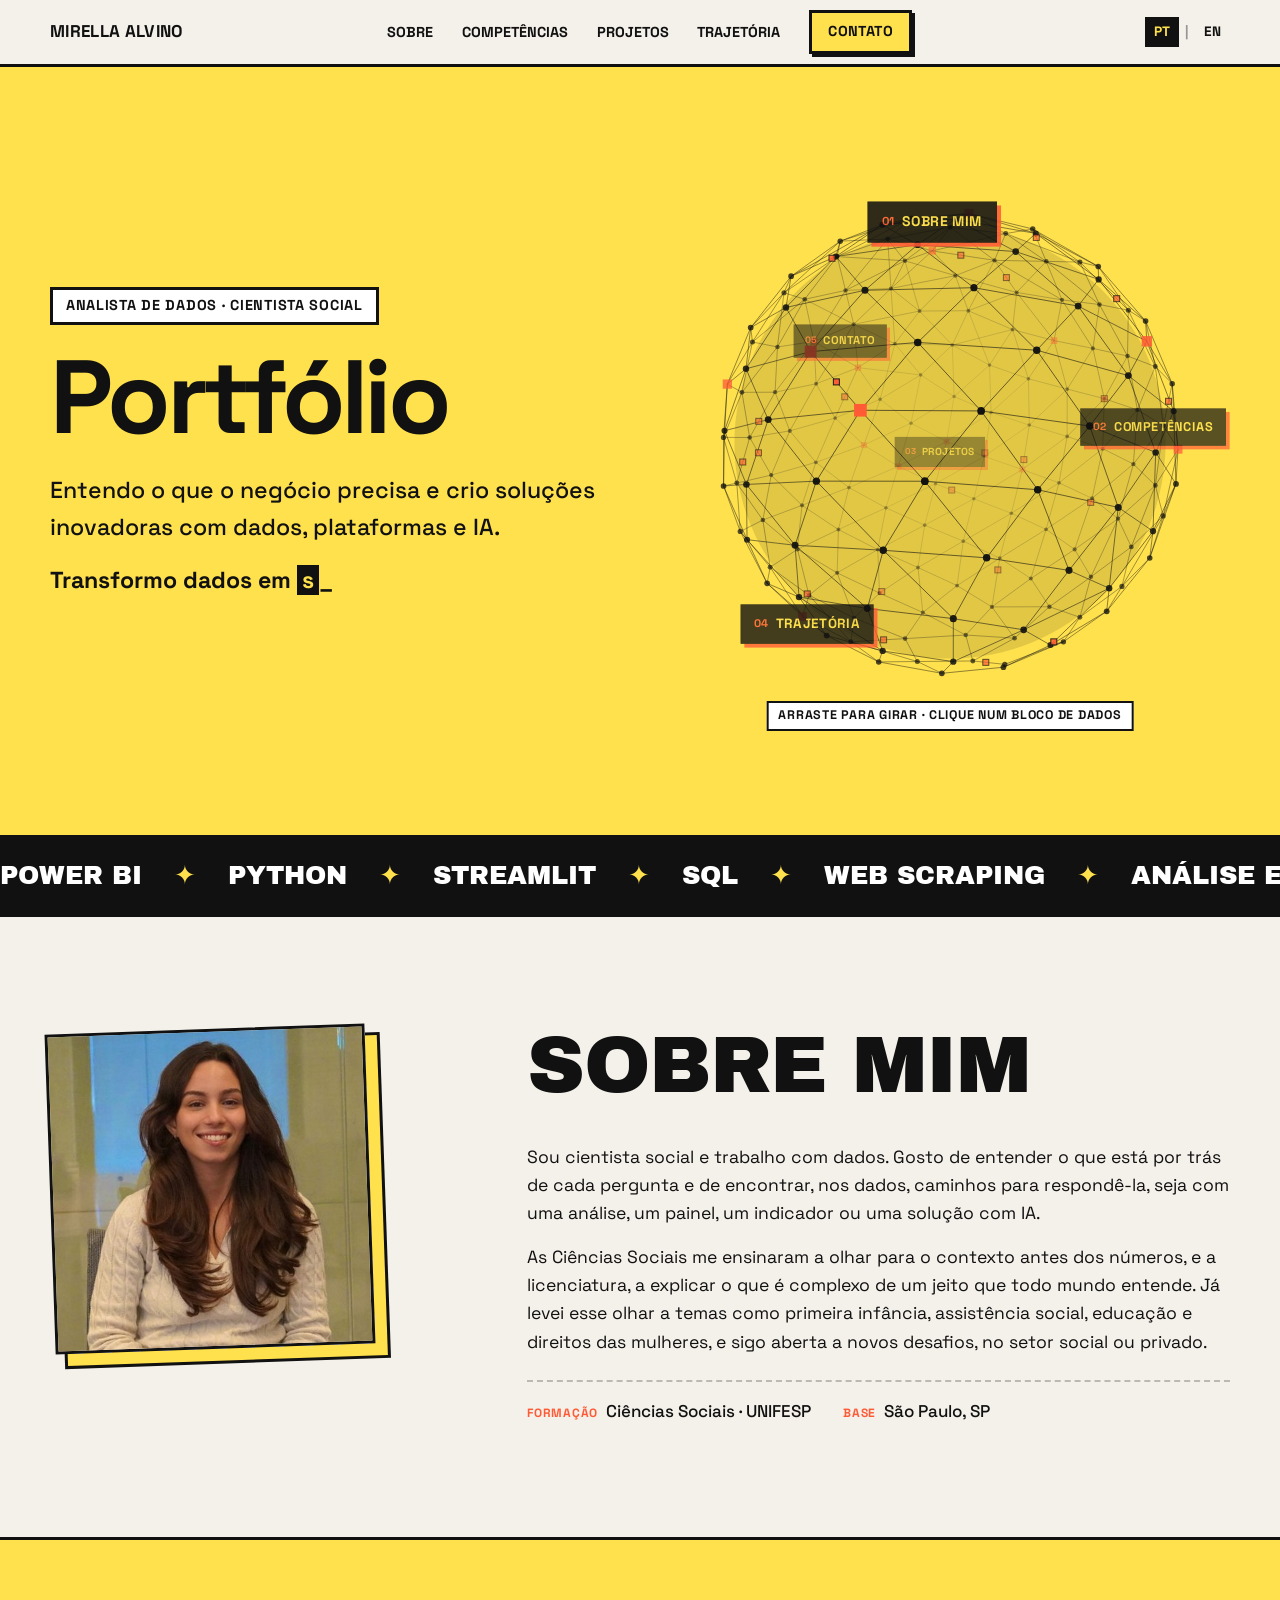
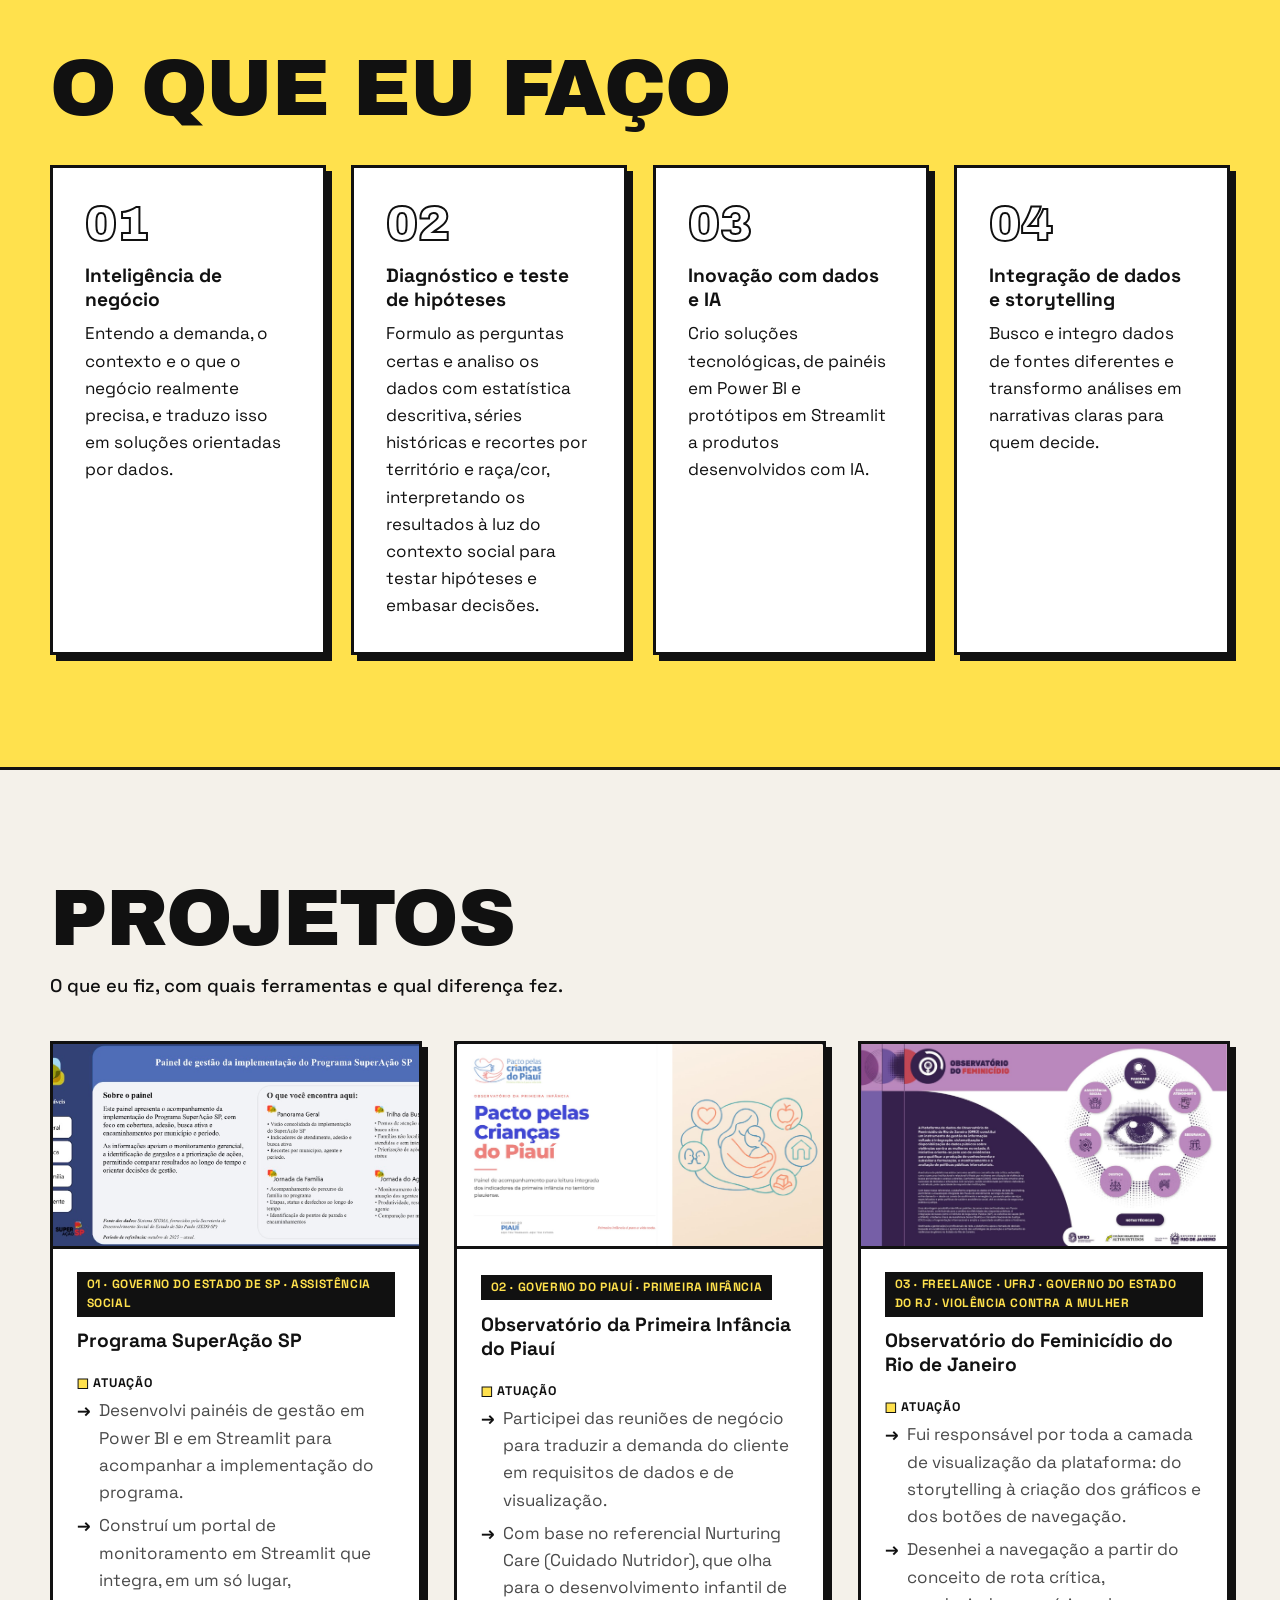
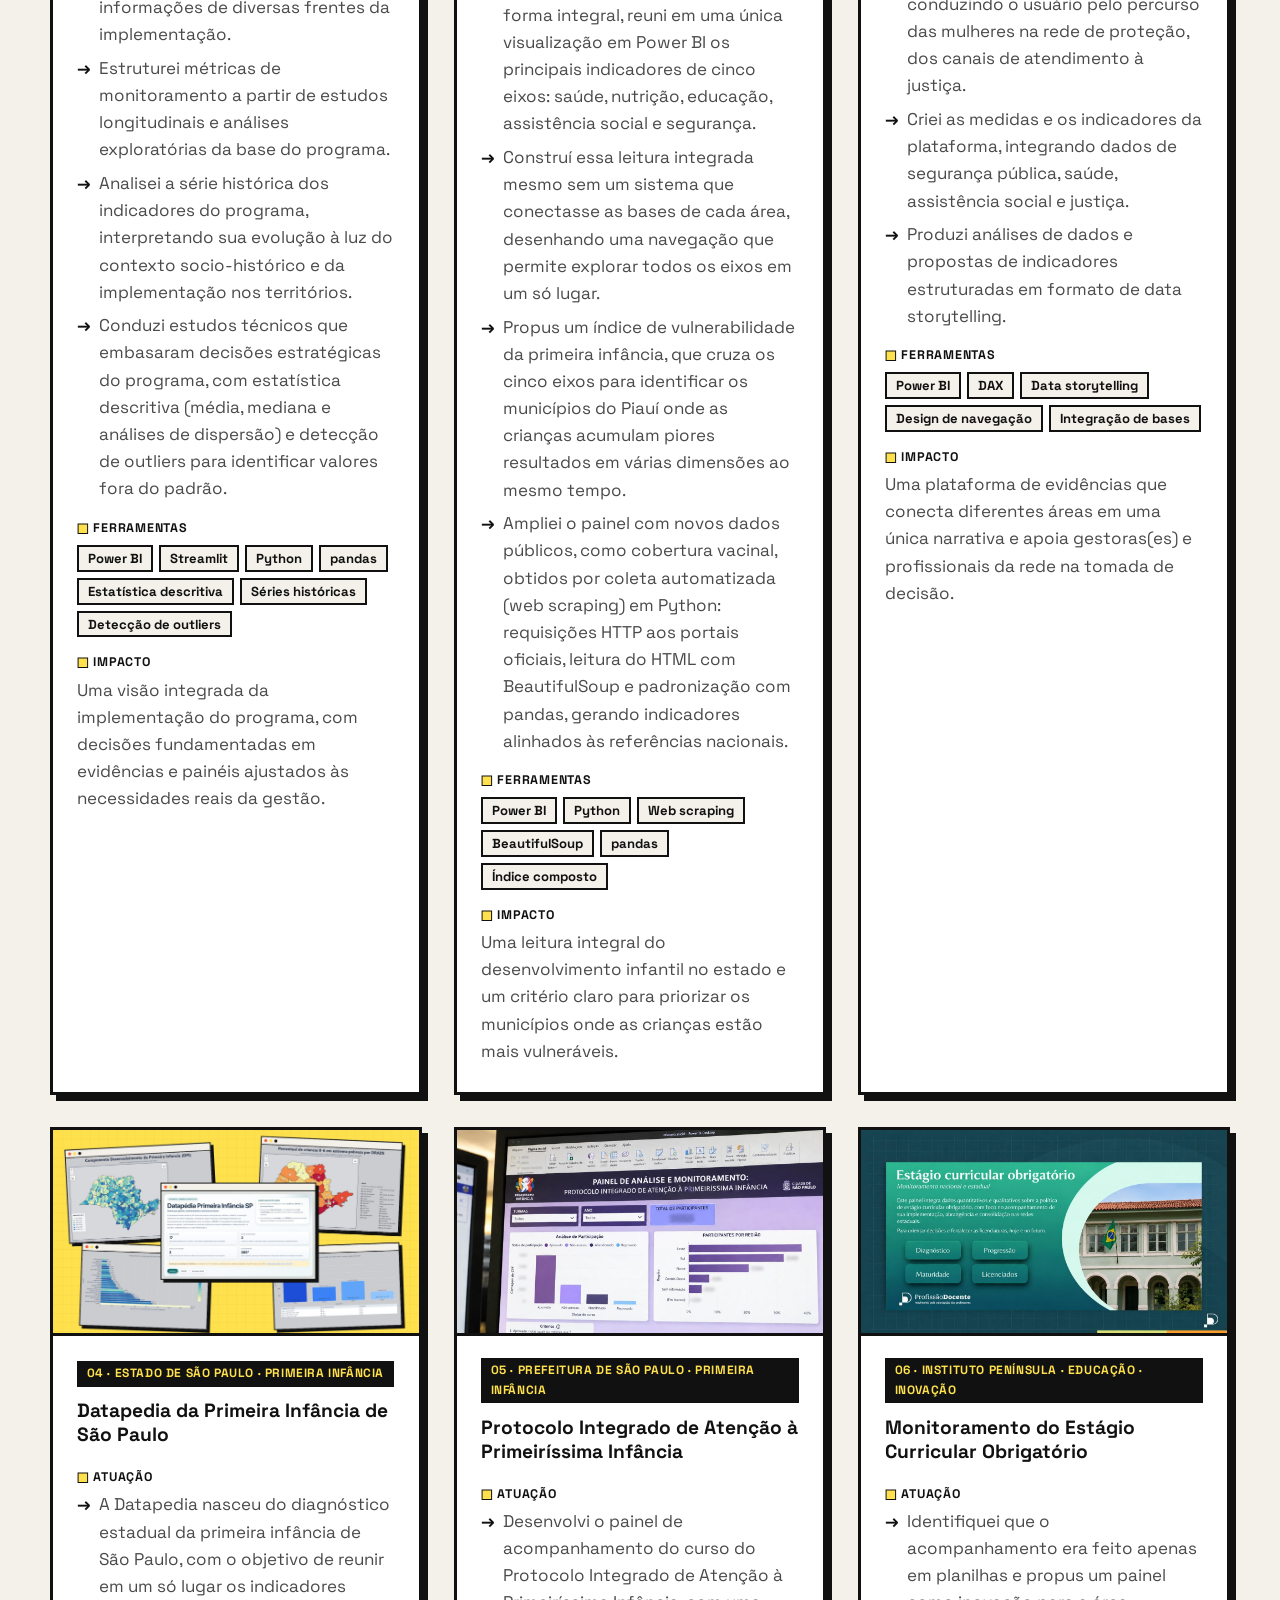
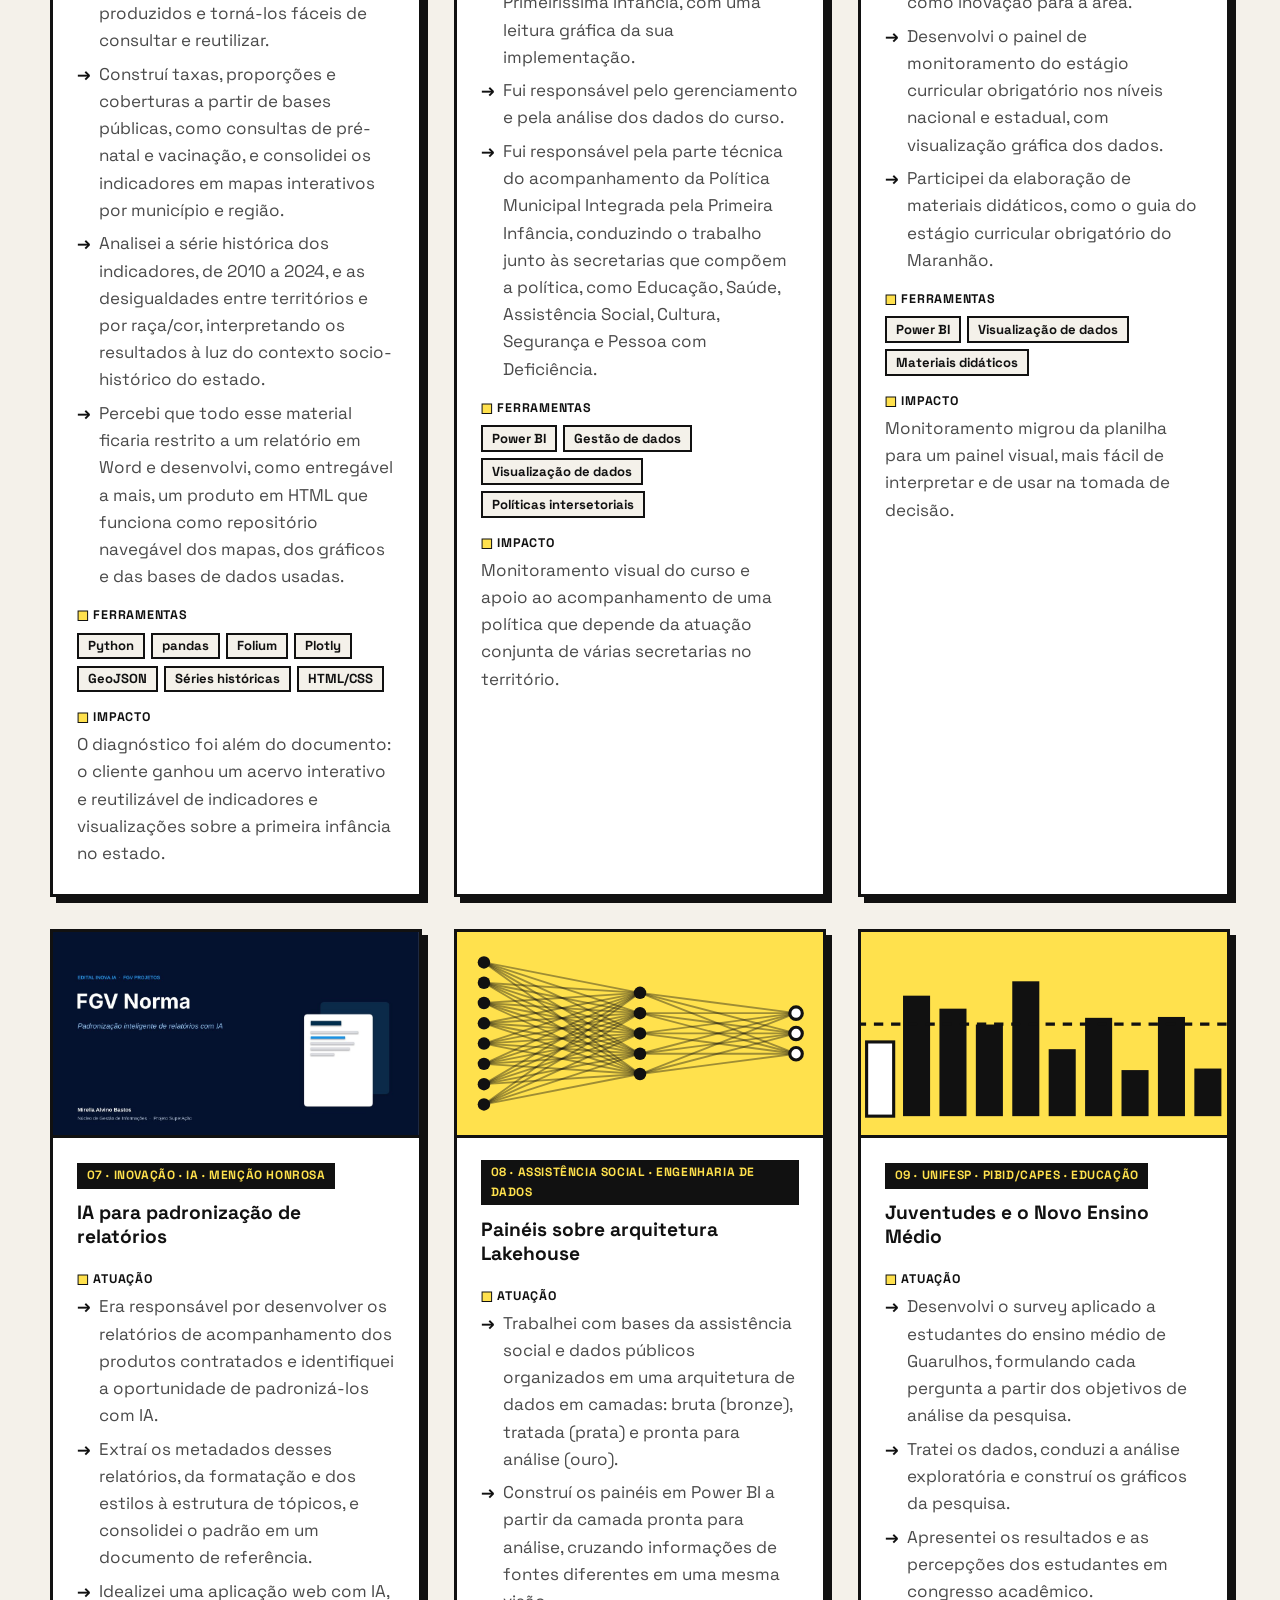
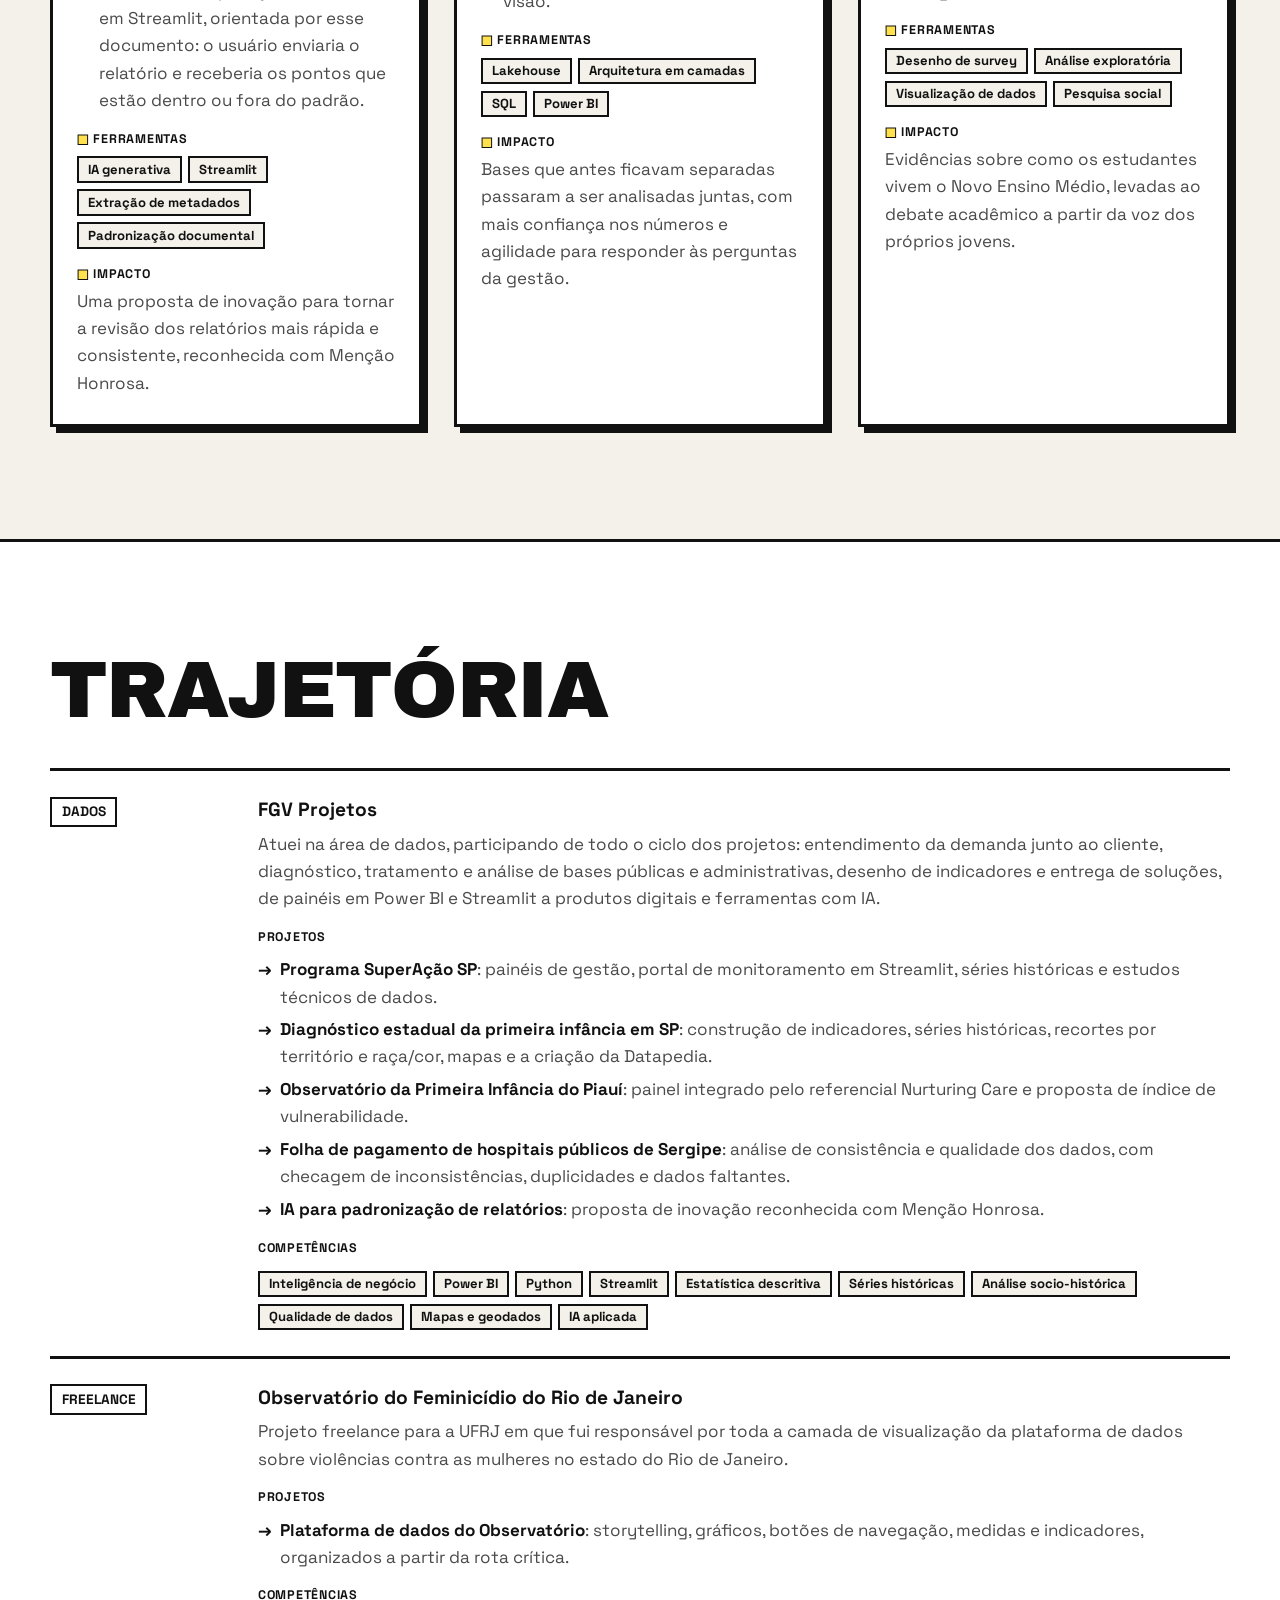
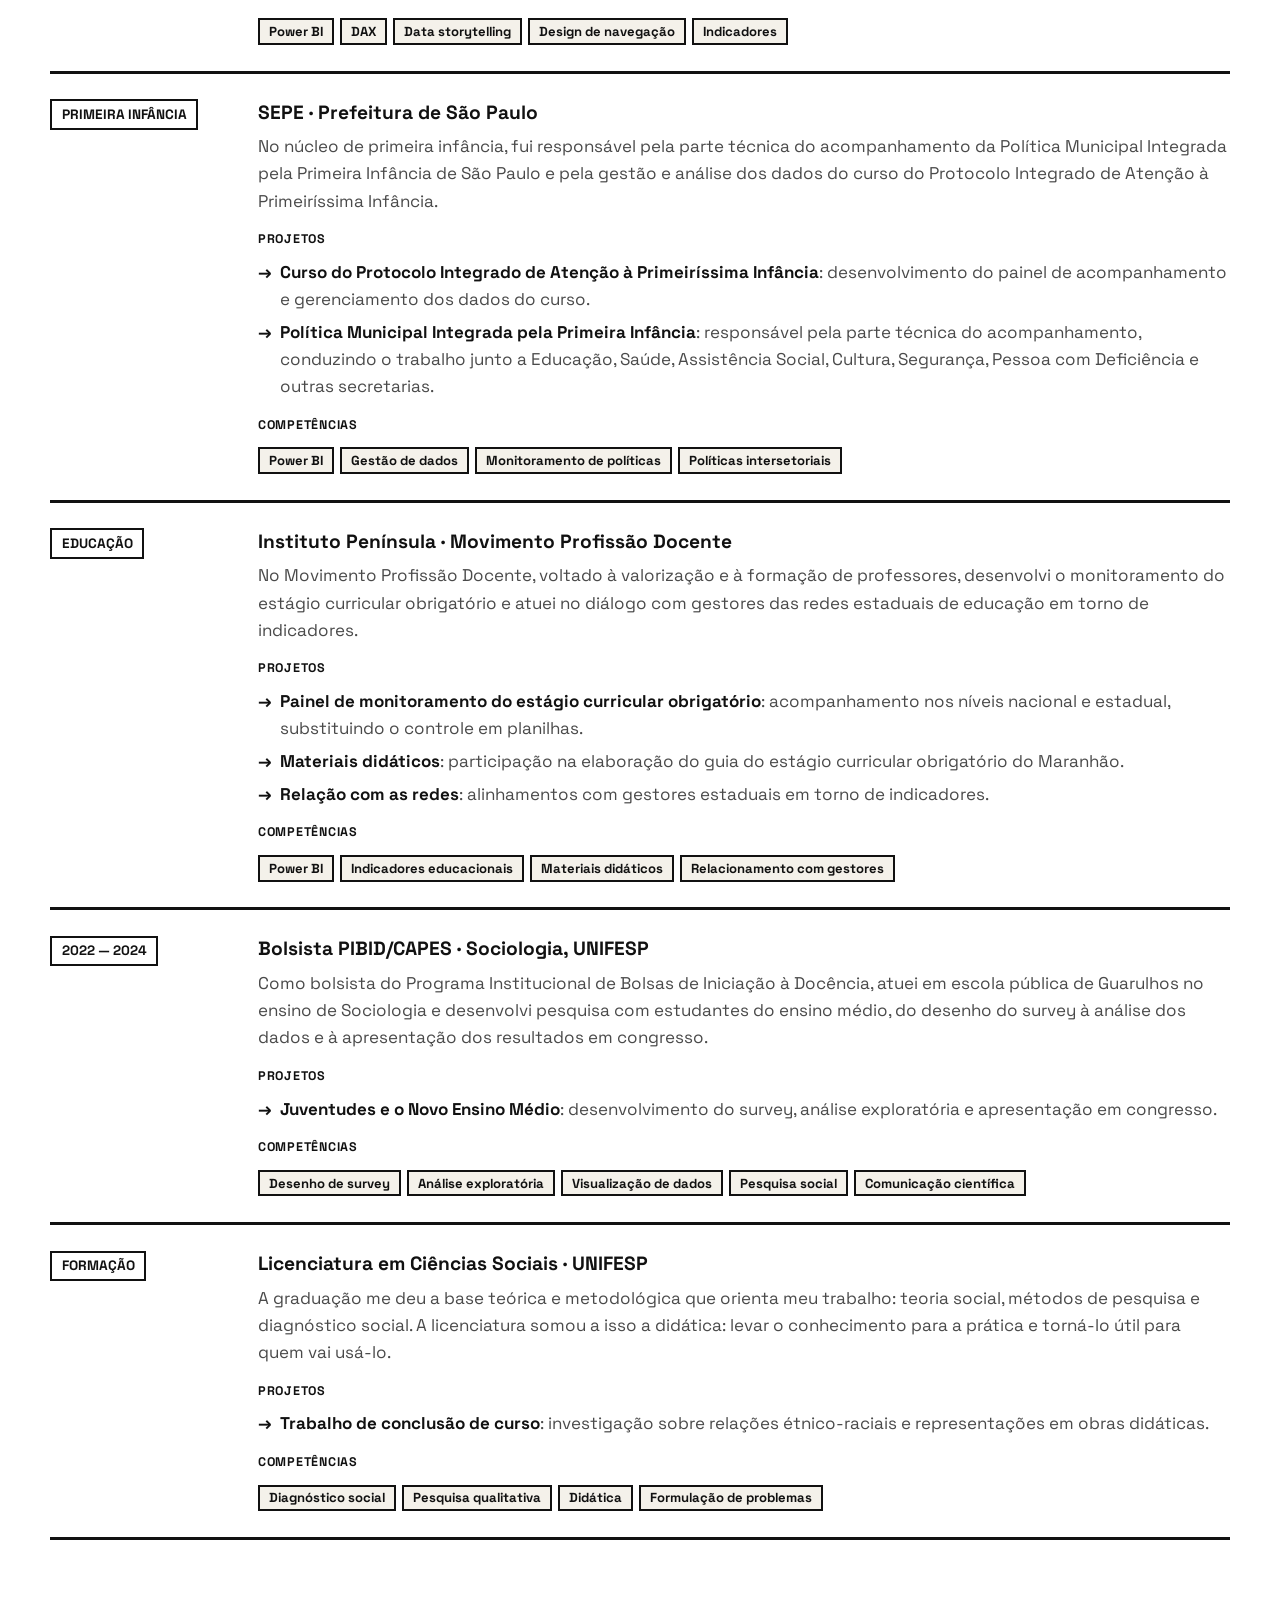
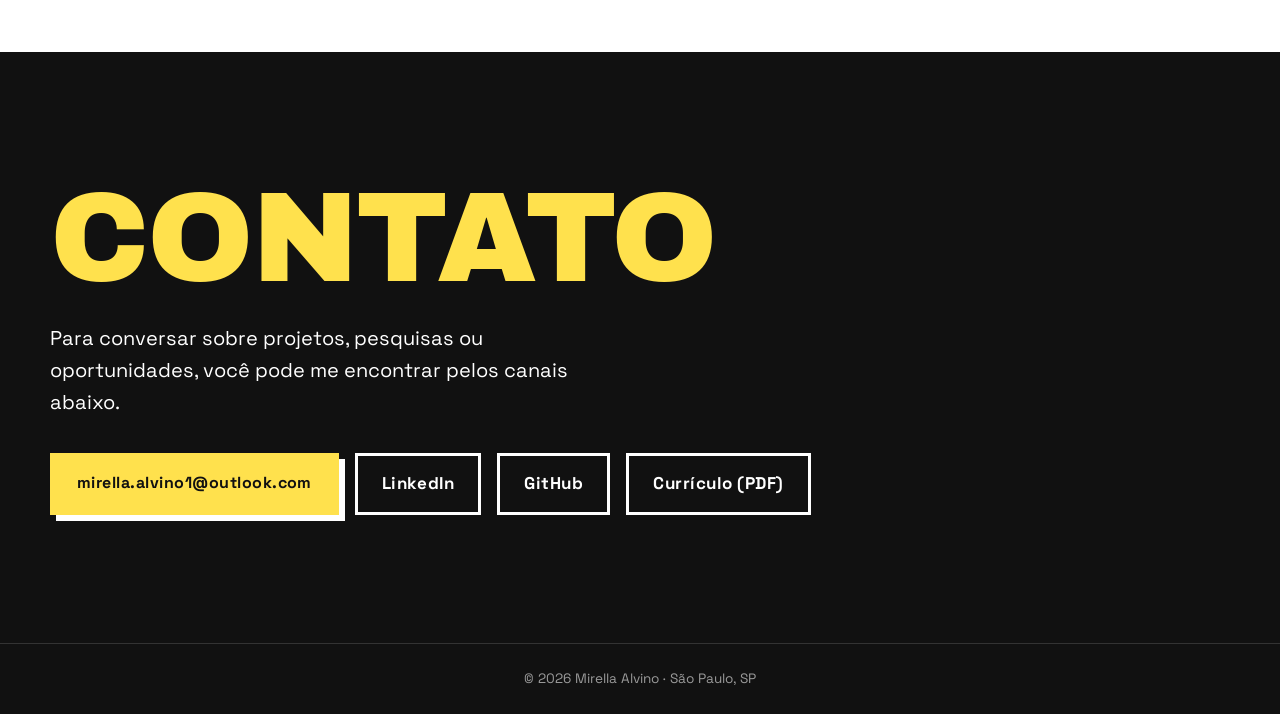
==== commit fc640284: "Volta as capas dos projetos com as telas reais e tira as demonstrações" ====
--- a/index.html
+++ b/index.html
@@ -150,7 +150,7 @@
         <div class="projetos">
 
           <article class="projeto revelar" id="proj-superacao">
-            <div class="demo" data-demo="superacao"><img src="img/painel-superacao.jpg" alt="Tela inicial do painel de gestão do Programa SuperAção SP" loading="lazy"></div>
+            <div class="projeto-img"><img src="img/painel-superacao.jpg" alt="Tela inicial do painel de gestão do Programa SuperAção SP" loading="lazy"></div>
             <div class="projeto-info">
               <p class="tags">01 · Governo do Estado de SP · Assistência social</p>
               <h3>Programa SuperAção SP</h3>
@@ -166,7 +166,7 @@
           </article>
 
           <article class="projeto revelar" id="proj-piaui">
-            <div class="demo" data-demo="piaui"><img src="img/observatorio-primeira-infancia.jpg" alt="Tela inicial do Observatório da Primeira Infância do Piauí" loading="lazy"></div>
+            <div class="projeto-img"><img src="img/observatorio-primeira-infancia.jpg" alt="Tela inicial do Observatório da Primeira Infância do Piauí" loading="lazy"></div>
             <div class="projeto-info">
               <p class="tags">02 · Governo do Piauí · Primeira infância</p>
               <h3>Observatório da Primeira Infância do Piauí</h3>
@@ -182,7 +182,7 @@
           </article>
 
           <article class="projeto revelar" id="proj-feminicidio">
-            <div class="demo" data-demo="feminicidio"><img src="img/observatorio-feminicidio.jpg" alt="Tela inicial do Observatório do Feminicídio do Rio de Janeiro" loading="lazy"></div>
+            <div class="projeto-img"><img src="img/observatorio-feminicidio.jpg" alt="Tela inicial do Observatório do Feminicídio do Rio de Janeiro" loading="lazy"></div>
             <div class="projeto-info">
               <p class="tags">03 · Freelance · UFRJ · Governo do Estado do RJ · Violência contra a mulher</p>
               <h3>Observatório do Feminicídio do Rio de Janeiro</h3>
@@ -198,7 +198,7 @@
           </article>
 
           <article class="projeto revelar" id="proj-datapedia">
-            <div class="demo" data-demo="datapedia"><img src="img/datapedia.jpg" alt="Telas da Datapedia da Primeira Infância de São Paulo: mapas, rankings e gráficos" loading="lazy"></div>
+            <div class="projeto-img"><img src="img/datapedia.jpg" alt="Telas da Datapedia da Primeira Infância de São Paulo: mapas, rankings e gráficos" loading="lazy"></div>
             <div class="projeto-info">
               <p class="tags">04 · Estado de São Paulo · Primeira infância</p>
               <h3>Datapedia da Primeira Infância de São Paulo</h3>
@@ -214,7 +214,7 @@
           </article>
 
           <article class="projeto revelar" id="proj-protocolo">
-            <div class="demo" data-demo="protocolo"></div>
+            <div class="projeto-img"><img src="img/painel-protocolo.jpg" alt="Painel de análise e monitoramento do Protocolo Integrado de Atenção à Primeiríssima Infância no Power BI" loading="lazy"></div>
             <div class="projeto-info">
               <p class="tags">05 · Prefeitura de São Paulo · Primeira infância</p>
               <h3>Protocolo Integrado de Atenção à Primeiríssima Infância</h3>
@@ -230,7 +230,7 @@
           </article>
 
           <article class="projeto revelar" id="proj-estagio">
-            <div class="demo" data-demo="estagio"></div>
+            <div class="projeto-img"><img src="img/painel-estagio.jpg" alt="Tela inicial do painel de monitoramento do estágio curricular obrigatório" loading="lazy"></div>
             <div class="projeto-info">
               <p class="tags">06 · Instituto Península · Educação · Inovação</p>
               <h3>Monitoramento do Estágio Curricular Obrigatório</h3>
@@ -246,7 +246,7 @@
           </article>
 
           <article class="projeto revelar" id="proj-ia">
-            <div class="demo" data-demo="ia"></div>
+            <div class="projeto-img"><img src="img/fgv-norma.jpg" alt="Capa da apresentação FGV Norma: padronização inteligente de relatórios com IA" loading="lazy"></div>
             <div class="projeto-info">
               <p class="tags">07 · Inovação · IA · Menção honrosa</p>
               <h3>IA para padronização de relatórios</h3>
@@ -262,7 +262,7 @@
           </article>
 
           <article class="projeto revelar" id="proj-lakehouse">
-            <div class="demo" data-demo="lakehouse"></div>
+            <div class="grafico" data-tipo="camadas" aria-hidden="true"></div>
             <div class="projeto-info">
               <p class="tags">08 · Assistência social · Engenharia de dados</p>
               <h3>Painéis sobre arquitetura Lakehouse</h3>
@@ -278,7 +278,7 @@
           </article>
 
           <article class="projeto revelar" id="proj-juventudes">
-            <div class="demo" data-demo="juventudes"></div>
+            <div class="grafico" data-tipo="barras" aria-hidden="true"></div>
             <div class="projeto-info">
               <p class="tags">09 · UNIFESP · PIBID/CAPES · Educação</p>
               <h3>Juventudes e o Novo Ensino Médio</h3>
@@ -392,7 +392,6 @@
     <p>© <span id="ano">2026</span> Mirella Alvino · São Paulo, SP</p>
   </footer>
 
-  <script src="demos.js"></script>
   <script src="efeitos.js"></script>
 </body>
 </html>
--- a/style.css
+++ b/style.css
@@ -145,6 +145,26 @@
 .projeto:hover { transform: translate(-4px, -4px); box-shadow: 10px 10px 0 var(--amarelo), 10px 10px 0 3px var(--preto); }
 .projeto { min-width: 0; }
 .card { min-width: 0; }
+.projeto-img { position: relative; width: 100%; aspect-ratio: 16 / 9; border-bottom: var(--borda); overflow: hidden; background: var(--creme); }
+.projeto-img img { position: absolute; inset: 0; width: 100%; max-width: 100%; height: 100%; object-fit: cover; object-position: center top; transition: transform .5s ease; }
+.projeto:hover .projeto-img img { transform: scale(1.05); }
+.grafico { aspect-ratio: 16 / 9; border-bottom: var(--borda); background: var(--amarelo); }
+.grafico svg { width: 100%; height: 100%; display: block; }
+.grafico .traco { fill: none; stroke: var(--preto); stroke-width: 3; }
+.grafico .traco-2 { fill: none; stroke: var(--preto); stroke-width: 2; stroke-dasharray: 6 5; }
+.grafico .preenche { fill: var(--preto); opacity: .15; }
+.grafico .ponto { fill: var(--preto); }
+.grafico .ponto-2 { fill: var(--branco); stroke: var(--preto); stroke-width: 2; }
+.grafico .barra { fill: var(--preto); }
+.grafico .barra-destaque { fill: var(--branco); stroke: var(--preto); stroke-width: 2; }
+.grafico .hex { stroke: var(--preto); stroke-width: 1.2; }
+.grafico .hex-0 { fill: var(--branco); }
+.grafico .hex-1 { fill: var(--creme); }
+.grafico .hex-2 { fill: var(--laranja); }
+.grafico .hex-3 { fill: var(--preto); }
+.com-efeitos .grafico .hex { opacity: 0; }
+.com-efeitos .grafico.desenhado .hex { opacity: 1; transition: opacity .8s ease; }
+.grafico .ligacao { stroke: var(--preto); stroke-width: 1.2; opacity: .4; }
 .projeto-info { padding: 1.4rem 1.5rem 1.7rem; }
 .tags {
   display: inline-block; font-size: .75rem; font-weight: 700; text-transform: uppercase; letter-spacing: .05em;
@@ -206,6 +226,16 @@
   transition: opacity .6s ease, transform .6s cubic-bezier(.2,.9,.3,1.2);
 }
 .com-efeitos .revelar.visivel { opacity: 1; transform: none; }
+
+/* gráficos se desenham quando aparecem */
+.com-efeitos .grafico .traco { stroke-dashoffset: var(--comp, 0); }
+.com-efeitos .grafico.desenhado .traco { stroke-dashoffset: 0; transition: stroke-dashoffset 1.6s ease; }
+.com-efeitos .grafico .barra, .com-efeitos .grafico .barra-destaque { transform: scaleY(0); transform-box: fill-box; transform-origin: bottom; }
+.com-efeitos .grafico.desenhado .barra,
+.com-efeitos .grafico.desenhado .barra-destaque { transform: none; transition: transform .8s cubic-bezier(.2,.9,.3,1.2); }
+.com-efeitos .grafico .ponto, .com-efeitos .grafico .ponto-2 { opacity: 0; }
+.com-efeitos .grafico.desenhado .ponto,
+.com-efeitos .grafico.desenhado .ponto-2 { opacity: 1; transition: opacity .6s ease; }
 
 @media (prefers-reduced-motion: reduce) {
   .cursor-texto, .faixa-trilho, .projeto.destacado { animation: none; }
@@ -304,137 +334,3 @@
   .linha-tempo > li { grid-template-columns: 1fr; gap: .6rem; }
   .faixa-trilho { font-size: 1.2rem; }
 }
-
-/* ============ DEMONSTRAÇÕES INTERATIVAS DOS PROJETOS ============ */
-.demo { border-bottom: var(--borda); background: var(--branco); }
-.demo-tela { position: relative; width: 100%; aspect-ratio: 4 / 3; overflow: hidden; }
-.palco { position: absolute; left: 0; top: 0; width: 480px; height: 360px; transform-origin: 0 0; font-size: 12px; line-height: 1.25; }
-.palco button { font: inherit; cursor: pointer; }
-.demo-barra { display: flex; justify-content: space-between; align-items: center; gap: .5rem; min-height: 2.1rem; padding: .25rem .25rem .25rem .7rem; background: var(--preto); color: var(--amarelo); border-top: var(--borda); font-size: .66rem; font-weight: 700; text-transform: uppercase; letter-spacing: .05em; }
-.demo-ver-real { flex: none; font: 700 .66rem/1 'Space Grotesk', sans-serif; text-transform: uppercase; background: var(--amarelo); color: var(--preto); border: 0; padding: .45rem .6rem; cursor: pointer; }
-.demo .demo-real { position: absolute; inset: 0; width: 100%; height: 100%; object-fit: contain; background: #1d1d1d; z-index: 2; opacity: 0; pointer-events: none; transition: opacity .3s; }
-.demo.mostrando-real .demo-real { opacity: 1; }
-
-/* 01 SuperAção: portal com menu lateral */
-.palco-superacao { display: grid; grid-template-columns: 124px 1fr; background: linear-gradient(135deg, #2f3f86, #5b6fb8); font-family: Georgia, 'Times New Roman', serif; }
-.palco-superacao aside { padding: 14px 10px; display: flex; flex-direction: column; gap: 7px; color: #fff; }
-.sa-logo { display: flex; gap: 3px; margin: 0 auto 4px; } .sa-logo i { width: 16px; height: 16px; border-radius: 4px; background: #f7a531; } .sa-logo i:nth-child(2) { background: #e2453c; } .sa-logo i:nth-child(3) { background: #3fa34d; }
-.palco-superacao aside small { text-align: center; font-weight: 700; font-size: 11px; margin-bottom: 2px; }
-.sa-bt { text-align: left; background: #fff; color: #222; border: 0; border-radius: 6px; padding: 8px 8px; font-size: 11.5px; box-shadow: 0 2px 0 rgba(0,0,0,.2); }
-.sa-bt.ativo { background: #ffd54a; font-weight: 700; }
-.palco-superacao section { margin: 10px 10px 10px 0; background: #fff; border-radius: 12px; display: flex; flex-direction: column; overflow: hidden; }
-.palco-superacao header { background: #3c4c95; color: #fff; text-align: center; padding: 8px; font-size: 12.5px; font-weight: 700; }
-.palco-superacao h4 { margin: 10px 14px 6px; font-size: 15px; }
-.sa-corpo { flex: 1; padding: 0 14px 10px; font-family: Arial, sans-serif; }
-.sa-kpis { display: grid; grid-template-columns: repeat(3, 1fr); gap: 6px; } .sa-kpis div { background: #eef1fb; border-radius: 6px; padding: 6px; } .sa-kpis b { display: block; font-size: 17px; color: #2f3f86; } .sa-kpis span { font-size: 9.5px; color: #555; }
-.sa-corpo svg { width: 100%; height: 140px; } .sa-linha { fill: none; stroke: #2f3f86; stroke-width: 3; } .sa-corpo circle { fill: #ffd54a; stroke: #2f3f86; stroke-width: 2; }
-.sa-funil { display: flex; flex-direction: column; align-items: center; gap: 6px; margin-top: 8px; }
-.sa-funil div { width: var(--v); background: linear-gradient(90deg, #3c4c95, #6c7fd0); color: #fff; border-radius: 5px; padding: 9px 8px; display: flex; justify-content: space-between; font-size: 11.5px; transition: width .4s; }
-.sa-jornada { display: flex; align-items: flex-end; gap: 10px; height: 190px; padding-top: 10px; }
-.sa-jornada div { flex: 1; display: flex; flex-direction: column; align-items: center; justify-content: flex-end; gap: 3px; } .sa-jornada i { width: 100%; background: #3c4c95; border-radius: 4px 4px 0 0; } .sa-jornada div:nth-child(1) i { background: #ffb300; } .sa-jornada span { font-size: 10px; color: #555; }
-.sa-agentes { position: relative; display: flex; flex-direction: column; gap: 6px; margin-top: 6px; }
-.sa-agentes div { display: grid; grid-template-columns: 4.4rem 1fr 2.2rem; align-items: center; gap: 4px; font-size: 11px; } .sa-agentes i { display: block; height: 16px; background: #6c7fd0; border-radius: 3px; } .sa-agentes b { color: #2f3f86; }
-.sa-agentes em { position: absolute; top: -4px; bottom: -14px; border-left: 2px dashed #e2453c; font-size: 9.5px; color: #e2453c; padding-left: 3px; display: flex; align-items: flex-end; font-style: normal; }
-
-/* 02 Piauí: índice pelos componentes do Nurturing Care */
-.palco-piaui { background: #fff; font-family: Arial, sans-serif; padding: 14px 18px; }
-.pi-sobre { color: #ef5a5a; font-size: 10px; letter-spacing: .12em; text-transform: uppercase; font-weight: 700; }
-.palco-piaui h4 { font-size: 21px; color: #ef5a5a; margin: 2px 0 8px; font-weight: 800; }
-.pi-terr { display: flex; gap: 6px; } .pi-terr button { border: 1.5px solid #3555a5; background: #fff; color: #3555a5; border-radius: 20px; padding: 5px 10px; font-size: 11px; } .pi-terr button.ativo { background: #3555a5; color: #fff; }
-.pi-radar { position: absolute; left: 14px; top: 106px; width: 290px; height: 246px; overflow: visible; }
-.pi-radar text { font-size: 10.5px; fill: #3555a5; } .pi-grade { fill: none; stroke: #d9def0; stroke-width: 1; }
-.pi-forma { fill: rgba(239,90,90,.28); stroke: #ef5a5a; stroke-width: 2.5; transition: all .5s; }
-.pi-indice { position: absolute; right: 22px; top: 150px; width: 130px; text-align: center; }
-.pi-indice b { display: block; font-size: 44px; color: #ef5a5a; font-weight: 800; } .pi-indice span { font-size: 10.5px; color: #555; }
-.pi-indice i { display: block; height: 8px; margin-top: 8px; border-radius: 4px; background: linear-gradient(90deg, #3555a5, #ef5a5a); transition: width .5s; }
-
-/* 03 Feminicídio: navegação pela rota crítica */
-.palco-feminicidio { background: radial-gradient(circle at 70% 50%, #4a2c6b, #2a1840 70%); color: #fff; font-family: Arial, sans-serif; }
-.fe-titulo { position: absolute; left: 18px; top: 20px; font-size: 13px; text-transform: uppercase; letter-spacing: .06em; line-height: 1.1; width: 120px; }
-.fe-titulo b { display: block; font-size: 17px; }
-.fe-roda { position: absolute; left: 168px; top: 26px; width: 290px; height: 290px; border-radius: 50%; background: repeating-radial-gradient(circle, rgba(255,255,255,.06) 0 2px, transparent 2px 9px); }
-.fe-roda button { position: absolute; transform: translate(-50%, -50%); width: 66px; height: 66px; border-radius: 50%; border: 2px solid #c9a8e8; background: #fff; color: #3a2350; font-size: 9px; font-weight: 700; text-transform: uppercase; padding: 4px; line-height: 1.1; transition: transform .2s, background .2s; }
-.fe-roda button.ativo { background: #8f4fd6; color: #fff; transform: translate(-50%, -50%) scale(1.12); border-color: #fff; }
-.fe-centro { position: absolute; left: 50%; top: 50%; transform: translate(-50%, -50%); width: 128px; height: 128px; border-radius: 50%; background: rgba(255,255,255,.95); color: #3a2350; display: flex; flex-direction: column; align-items: center; justify-content: center; text-align: center; padding: 12px; }
-.fe-centro b { font-size: 12px; text-transform: uppercase; margin-bottom: 4px; } .fe-centro span { font-size: 10px; }
-.fe-dica { position: absolute; left: 18px; top: 92px; width: 120px; font-size: 11px; color: #d8c4ef; }
-
-/* 04 Datapedia: mapa por região */
-.palco-datapedia { background: linear-gradient(160deg, #f2fbf8, #dff1ec); font-family: Arial, sans-serif; padding: 12px 16px; }
-.palco-datapedia header { font-size: 13px; color: #0f5e66; } .palco-datapedia header b { font-size: 19px; }
-.dp-ind { display: flex; gap: 5px; margin-top: 8px; } .dp-ind button { border: 0; background: #fff; color: #0f5e66; border-radius: 14px; padding: 5px 9px; font-size: 10.5px; box-shadow: 0 1px 3px rgba(0,0,0,.15); } .dp-ind button.ativo { background: #0f7a72; color: #fff; }
-.dp-mapa { position: absolute; left: 40px; top: 92px; width: 400px; height: 230px; }
-.dp-mapa polygon { stroke: #fff; stroke-width: 2; cursor: pointer; transition: fill .4s; outline: none; } .dp-mapa polygon.ativo { stroke: #111; stroke-width: 3; }
-.dp-dica { position: absolute; right: 16px; bottom: 14px; font-size: 10px; color: #0f5e66; font-style: italic; }
-.dp-leg { position: absolute; left: 18px; bottom: 14px; display: flex; align-items: center; gap: 6px; font-size: 10px; color: #0f5e66; } .dp-leg i { width: 90px; height: 8px; background: linear-gradient(90deg, #cdebe3, #a8e0d2, #5cbfae, #22918a, #0f5e66); border-radius: 4px; }
-.dp-tip { position: absolute; transform: translate(-50%, -110%); background: #0f3f44; color: #fff; font-size: 10.5px; padding: 5px 8px; border-radius: 5px; pointer-events: none; white-space: nowrap; } .dp-tip b { display: block; }
-
-/* 05 Protocolo: painel Power BI */
-.palco-protocolo { background: linear-gradient(180deg, #e9e2fb, #cfc1f2); font-family: 'Segoe UI', Arial, sans-serif; }
-.palco-protocolo header { background: #2a2340; color: #fff; text-align: center; padding: 8px 10px 7px 40px; font-weight: 700; text-transform: uppercase; font-size: 12.5px; position: relative; }
-.palco-protocolo header small { display: block; font-size: 10px; font-weight: 400; margin-top: 2px; }
-.palco-protocolo header i { position: absolute; left: 12px; top: 9px; width: 24px; height: 24px; border-radius: 50%; background: conic-gradient(#f7a531 0 25%, #e2453c 0 50%, #3fa3d8 0 75%, #8bc34a 0); }
-.pr-filtros { display: flex; gap: 10px; padding: 8px 12px 0; align-items: stretch; }
-.pr-filtros label { background: #2a2340; color: #fff; font-size: 10px; text-transform: uppercase; padding: 5px 7px; display: flex; flex-direction: column; gap: 3px; width: 150px; }
-.pr-filtros select { font: inherit; font-size: 11px; text-transform: none; padding: 2px; }
-.pr-kpi { background: #5a3df0; color: #fff; padding: 5px 12px; min-width: 150px; } .pr-kpi span { font-size: 10px; text-transform: uppercase; } .pr-kpi b { display: block; font-size: 22px; }
-.pr-graf { display: grid; grid-template-columns: 1fr 1fr; gap: 10px; padding: 8px 12px; }
-.pr-graf > div { background: #fff; padding: 6px 8px; height: 186px; box-shadow: 0 1px 3px rgba(0,0,0,.15); } .pr-graf h5 { font-size: 11px; text-align: center; margin-bottom: 4px; }
-.pr-colunas { display: flex; align-items: flex-end; gap: 6px; height: 150px; }
-.pr-colunas div { flex: 1; height: 100%; display: flex; flex-direction: column; justify-content: flex-end; align-items: center; font-size: 9px; }
-.pr-colunas i { width: 100%; max-height: 110px; background: #5a3df0; transition: height .4s; } .pr-colunas div:nth-child(1) i { background: #3d3550; } .pr-colunas div:nth-child(3) i { background: #2f2944; } .pr-colunas div:nth-child(4) i { background: #49a8f0; }
-.pr-colunas span { margin-top: 3px; text-align: center; } .pr-colunas b { font-size: 9.5px; }
-.pr-barras { display: flex; flex-direction: column; gap: 9px; margin-top: 10px; }
-.pr-barras div { display: grid; grid-template-columns: 62px 1fr 30px; align-items: center; gap: 4px; font-size: 10px; } .pr-barras span { text-align: right; } .pr-barras i { display: block; height: 14px; max-width: 100%; background: linear-gradient(90deg, #2a2340, #5a3df0); transition: width .4s; }
-.pr-abas { position: absolute; left: 12px; bottom: 10px; display: flex; gap: 2px; } .pr-abas button { border: 0; background: rgba(255,255,255,.6); font-size: 10px; text-transform: uppercase; padding: 5px 9px; border-bottom: 3px solid transparent; } .pr-abas button.ativo { background: #fff; border-bottom-color: #1f8f4e; font-weight: 700; }
-
-/* 06 Estágio: mapa da progressão por UF */
-.palco-estagio { background: linear-gradient(160deg, #4cc0a0, #2e6f80); color: #fff; font-family: Georgia, 'Times New Roman', serif; padding: 12px 16px; }
-.palco-estagio header { font-size: 15px; font-weight: 700; } .palco-estagio header span { background: #f3f37a; color: #234; padding: 0 5px; font-size: 13px; }
-.es-reg { display: flex; gap: 5px; margin-top: 9px; } .es-reg button { border: 0; border-radius: 12px; background: rgba(255,255,255,.85); color: #1f5560; padding: 4px 10px; font-size: 11px; } .es-reg button.ativo { background: #f3f37a; font-weight: 700; }
-.es-mapa { position: absolute; left: 22px; top: 78px; width: 210px; height: 240px; }
-.es-mapa div { position: absolute; width: 31px; height: 31px; border-radius: 5px; color: #123; font: 700 10px/31px Arial, sans-serif; text-align: center; transition: opacity .3s, transform .3s; }
-.es-mapa div.fora { opacity: .18; transform: scale(.85); }
-.es-leg { position: absolute; left: 270px; top: 92px; list-style: none; font-size: 11.5px; display: flex; flex-direction: column; gap: 5px; } .es-leg i { display: inline-block; width: 12px; height: 12px; border-radius: 3px; margin-right: 6px; vertical-align: -2px; border: 1px solid rgba(255,255,255,.6); }
-.es-total { position: absolute; left: 270px; top: 222px; width: 180px; background: rgba(255,255,255,.92); color: #1f5560; padding: 8px 10px; border-radius: 8px; } .es-total b { font-size: 26px; display: block; } .es-total span { font-size: 11px; }
-
-/* 07 IA: checagem do padrão (estilo Streamlit) */
-.palco-ia { background: #fff; font-family: 'Source Sans Pro', Arial, sans-serif; color: #262730; }
-.palco-ia header { padding: 12px 16px 8px; font-size: 16px; font-weight: 700; border-bottom: 1px solid #eee; } .palco-ia header i { display: inline-block; width: 12px; height: 12px; background: #ff4b4b; border-radius: 3px; margin-right: 7px; }
-.ia-env { position: absolute; left: 0; top: 46px; bottom: 0; width: 170px; background: #f0f2f6; padding: 12px; display: flex; flex-direction: column; gap: 7px; }
-.ia-env span { font-size: 11px; font-weight: 700; }
-.ia-env button { text-align: left; border: 1px solid #d5d8de; background: #fff; border-radius: 6px; padding: 7px; font-size: 10.5px; } .ia-env button.ativo { border-color: #ff4b4b; }
-.ia-env .ia-rodar { margin-top: 6px; background: #ff4b4b; color: #fff; border: 0; text-align: center; font-weight: 700; font-size: 12px; padding: 9px; }
-.ia-lista { position: absolute; left: 186px; top: 60px; right: 14px; list-style: none; display: flex; flex-direction: column; gap: 6px; }
-.ia-lista li { display: flex; align-items: center; gap: 8px; padding: 6px 8px; border-radius: 6px; background: #f7f7f9; font-size: 11.5px; transition: background .2s; }
-.ia-lista i { width: 16px; height: 16px; border-radius: 50%; border: 2px solid #ccc; flex: none; display: grid; place-items: center; font-style: normal; font-size: 10px; color: #fff; }
-.ia-lista li.lendo i { border-color: #ff4b4b; border-top-color: transparent; animation: ia-gira .6s linear infinite; }
-.ia-lista li.ok { background: #e6f6ec; } .ia-lista li.ok i { background: #21a35a; border-color: #21a35a; } .ia-lista li.ok i::before { content: '✓'; }
-.ia-lista li.erro { background: #fdecec; } .ia-lista li.erro i { background: #ff4b4b; border-color: #ff4b4b; } .ia-lista li.erro i::before { content: '✕'; }
-@keyframes ia-gira { to { transform: rotate(360deg); } }
-.ia-nota { position: absolute; right: 16px; bottom: 14px; text-align: right; } .ia-nota b { font-size: 26px; color: #ff4b4b; display: block; } .ia-nota span { font-size: 10.5px; color: #555; }
-
-/* 08 Lakehouse: camadas bronze, prata e ouro */
-.palco-lakehouse { background: #faf7f0; font-family: Arial, sans-serif; padding: 14px 16px; }
-.lk-camadas { display: flex; align-items: center; gap: 6px; } .lk-camadas span { font-weight: 700; color: #888; }
-.lk-camadas button { flex: 1; border: 2px solid #111; padding: 9px 4px; font-weight: 700; font-size: 13px; background: #fff; box-shadow: 3px 3px 0 #111; }
-.lk-camadas button:nth-of-type(1).ativo { background: #d08b4f; } .lk-camadas button:nth-of-type(2).ativo { background: #cfd3d6; } .lk-camadas button:nth-of-type(3).ativo { background: #f2c94c; }
-.lk-desc { margin: 12px 0 8px; font-size: 12.5px; font-weight: 700; }
-.lk-corpo table { width: 100%; border-collapse: collapse; font-family: 'Courier New', monospace; font-size: 11.5px; background: #fff; }
-.lk-corpo th, .lk-corpo td { border: 1px solid #ccc; padding: 6px 7px; text-align: left; } .lk-corpo th { background: #eee; } .lk-corpo em { color: #ff5a36; font-style: normal; font-weight: 700; }
-.palco-lakehouse[data-camada="0"] .lk-corpo td { color: #8a5a2b; }
-.lk-painel { position: relative; height: 200px; background: #fff; border: 1px solid #ddd; display: flex; align-items: flex-end; gap: 10px; padding: 26px 14px 22px; }
-.lk-painel > span { position: absolute; left: 10px; top: 6px; font-size: 10.5px; font-weight: 700; background: #f2c94c; padding: 1px 6px; }
-.lk-painel div { flex: 1; height: 100%; display: flex; flex-direction: column; justify-content: flex-end; align-items: center; } .lk-painel i { width: 100%; background: #111; animation: lk-sobe .6s ease-out; } .lk-painel div:nth-child(6) i { background: #f2c94c; } .lk-painel b { font-size: 10px; margin-top: 3px; }
-@keyframes lk-sobe { from { transform: scaleY(0); transform-origin: bottom; } }
-
-/* 09 Juventudes: escala de concordância */
-.palco-juventudes { background: #fff; font-family: 'Space Grotesk', Arial, sans-serif; padding: 14px 16px; }
-.palco-juventudes h4 { font-size: 13px; text-transform: uppercase; letter-spacing: .03em; }
-.ju-perg { display: flex; gap: 6px; margin-top: 8px; } .ju-perg button { border: 2px solid #111; background: #fff; padding: 5px 9px; font-size: 11px; font-weight: 700; } .ju-perg button.ativo { background: #ffe14d; }
-.ju-texto { margin: 10px 0 8px; font-size: 14px; font-weight: 700; min-height: 36px; }
-.ju-barras { display: flex; flex-direction: column; gap: 10px; }
-.ju-barras > div { display: grid; grid-template-columns: 54px 1fr; align-items: center; gap: 6px; font-size: 11px; font-weight: 700; }
-.ju-barras p { display: flex; height: 30px; border: 2px solid #111; }
-.ju-barras i { display: grid; place-items: center; font-style: normal; font-size: 10px; color: #fff; transition: width .5s; } .ju-barras i:nth-child(2), .ju-barras i:nth-child(3) { color: #111; }
-.ju-leg { list-style: none; display: flex; flex-wrap: wrap; gap: 4px 10px; margin-top: 12px; font-size: 10px; } .ju-leg i { display: inline-block; width: 10px; height: 10px; margin-right: 4px; border: 1px solid #111; vertical-align: -1px; }
